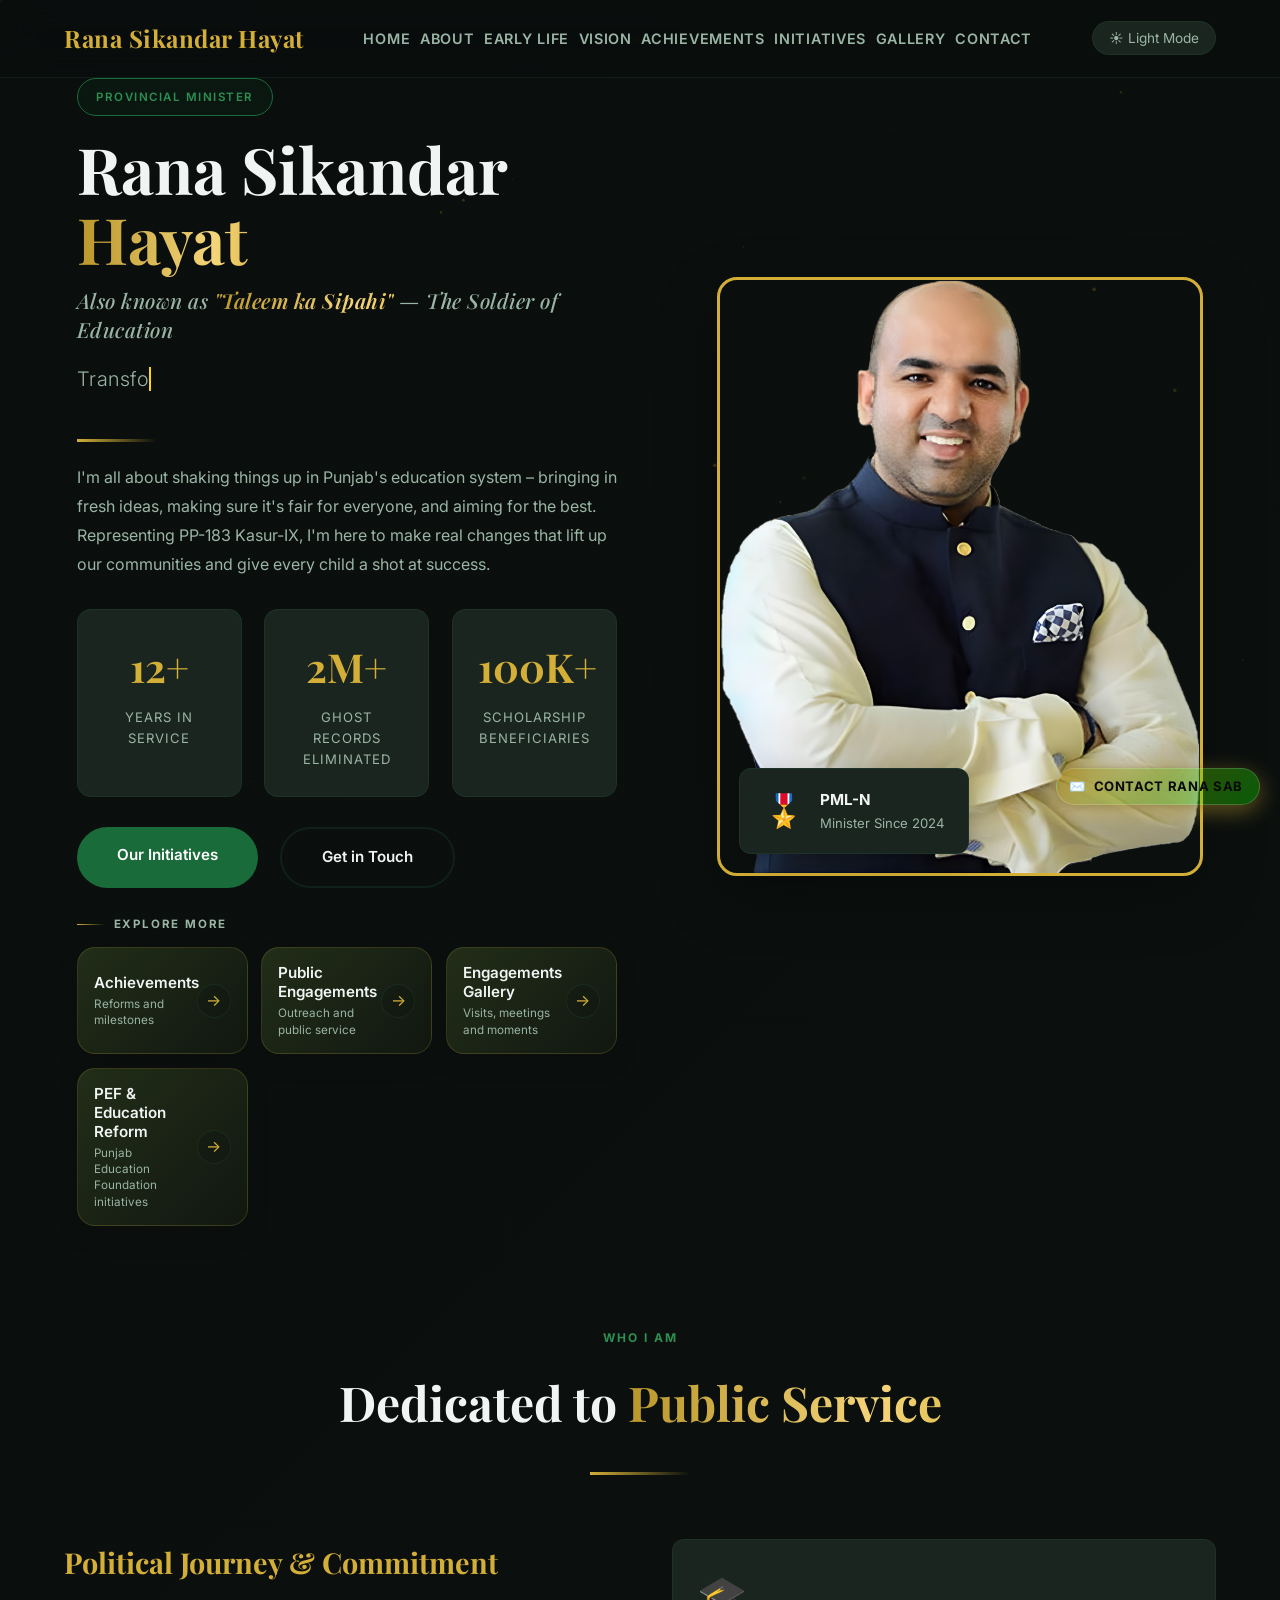
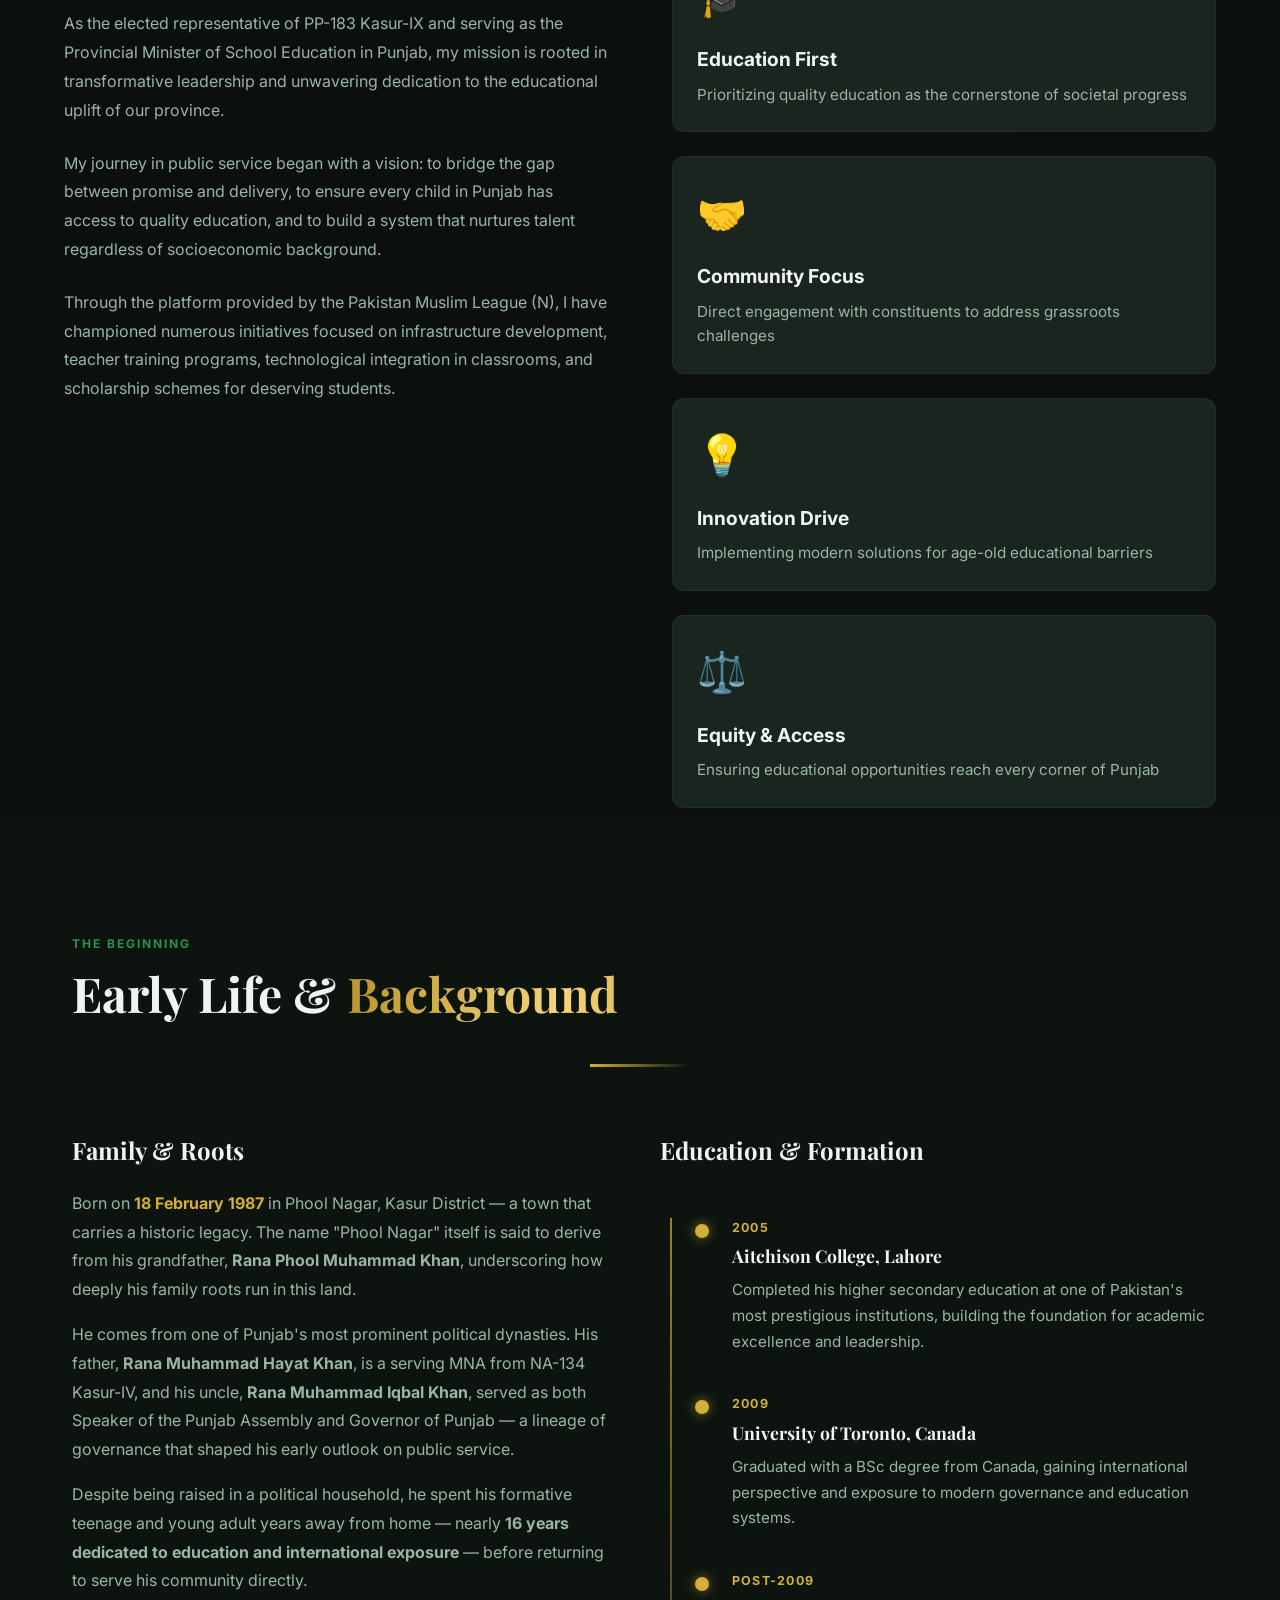
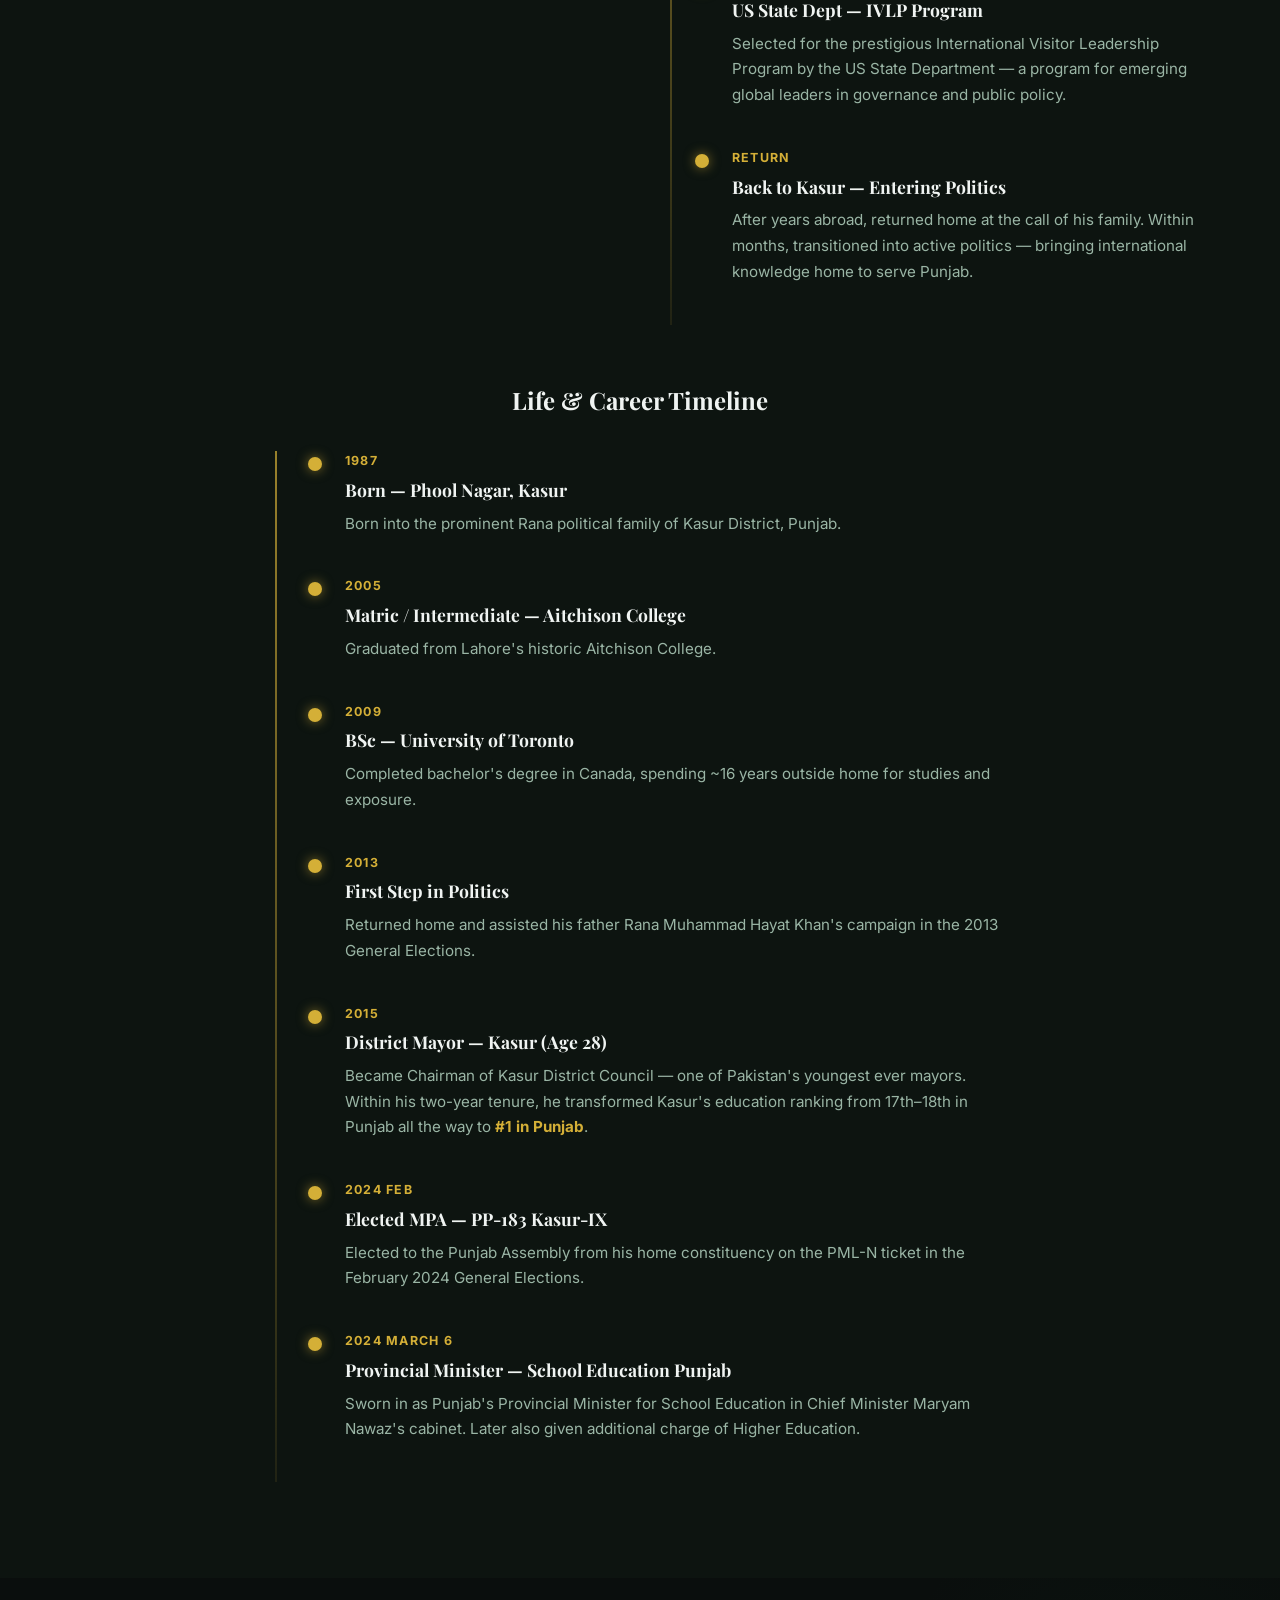
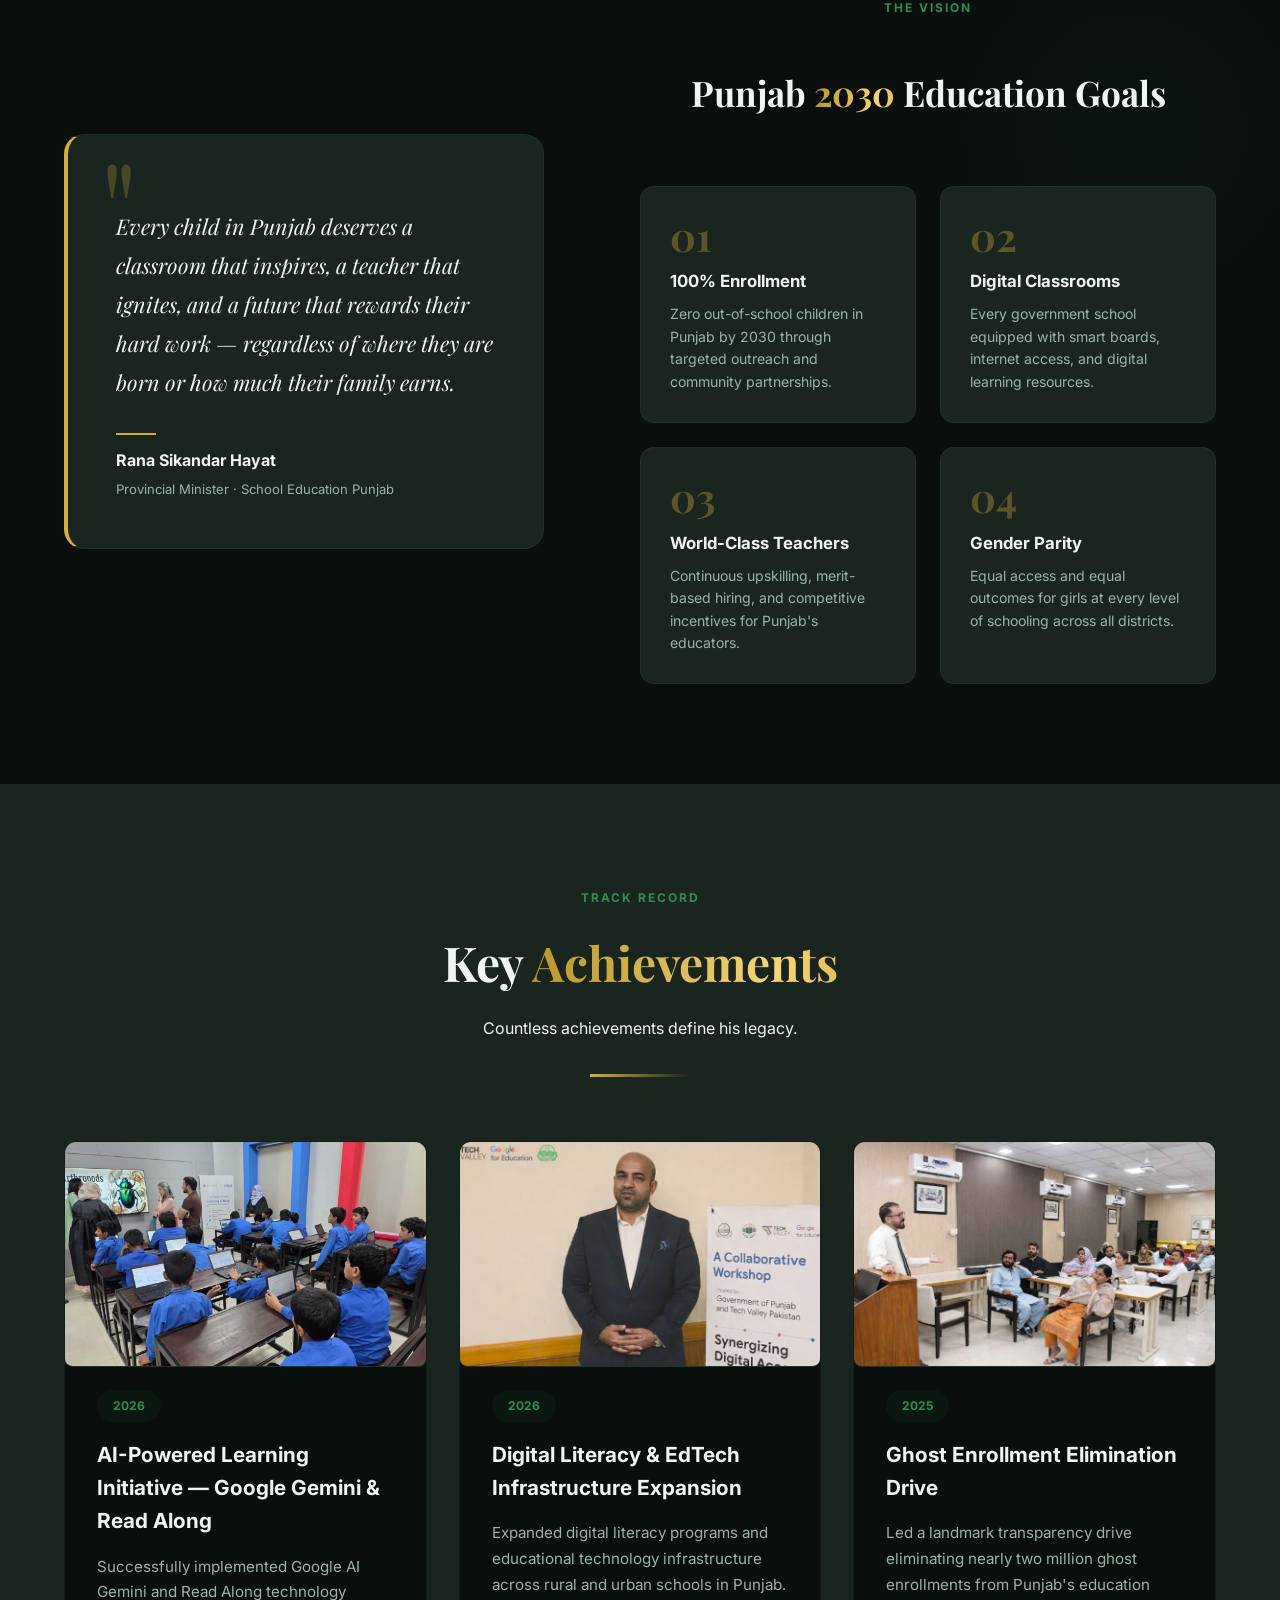
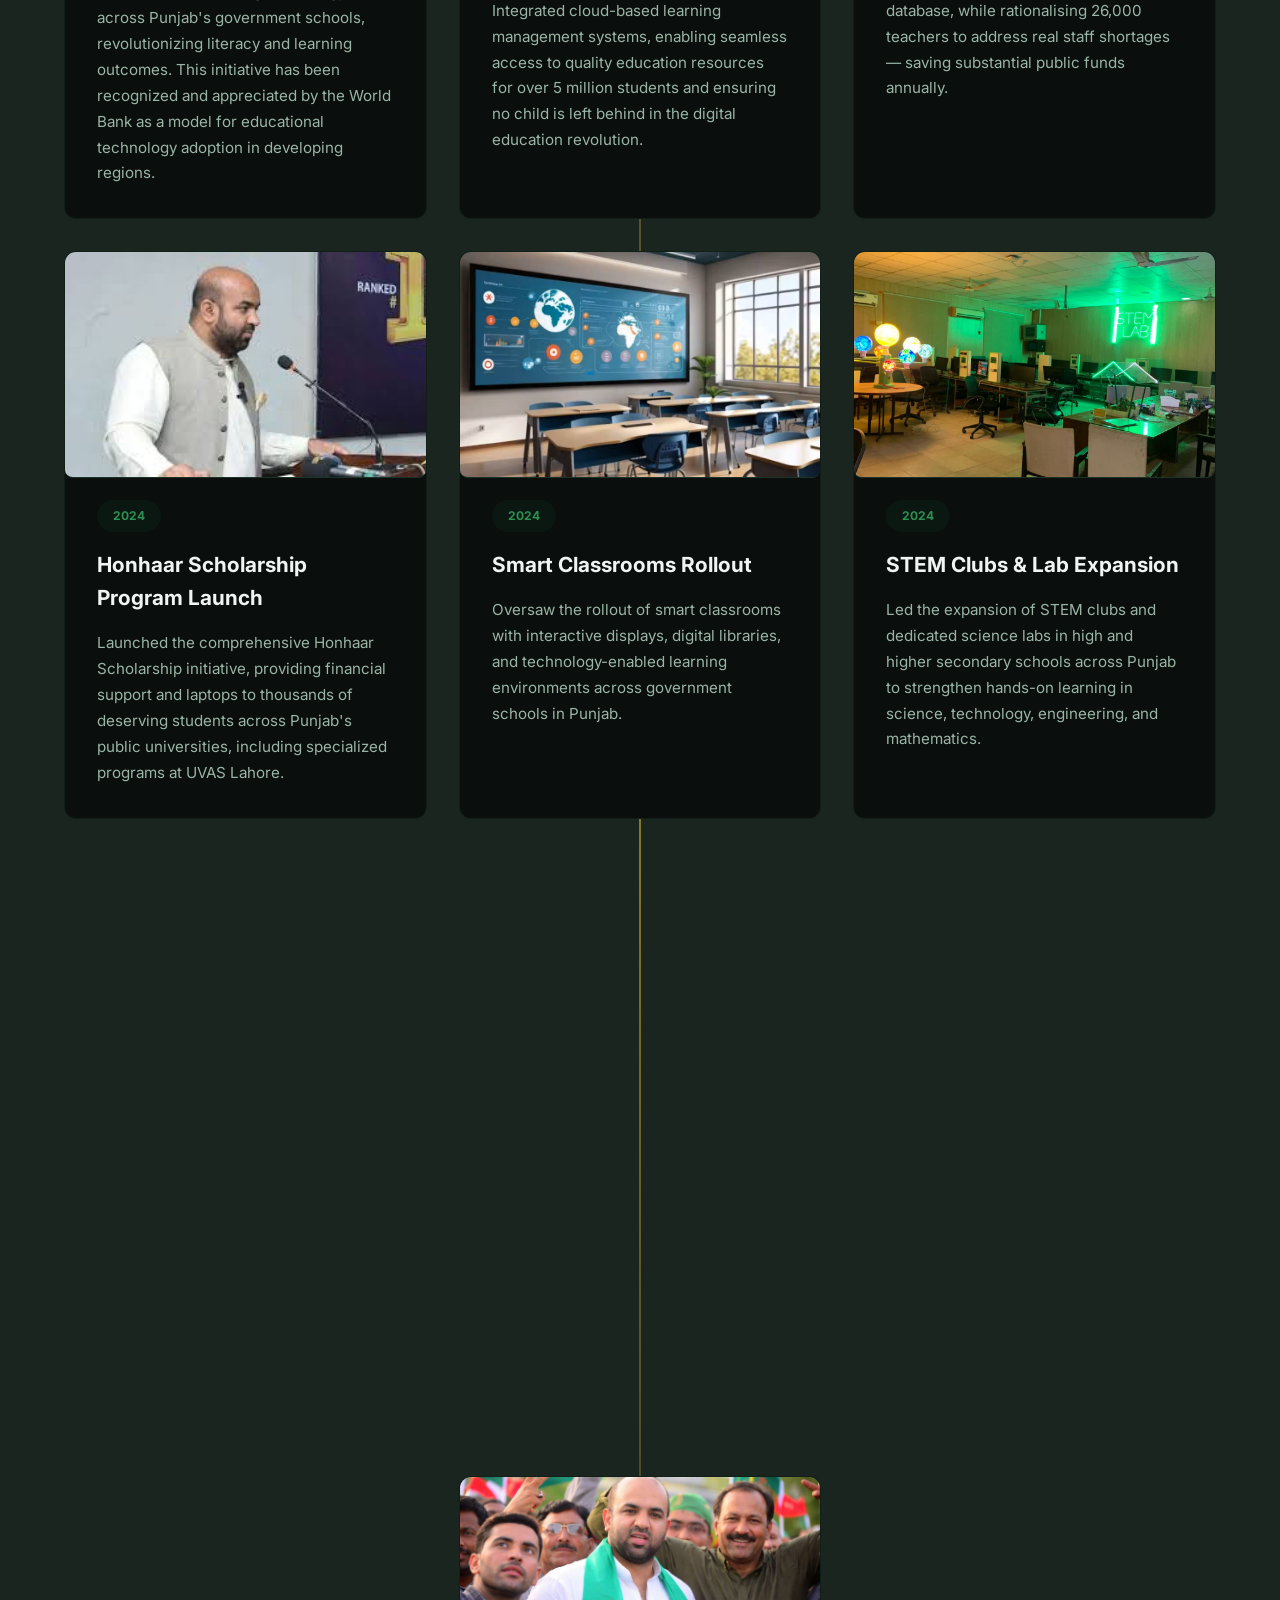
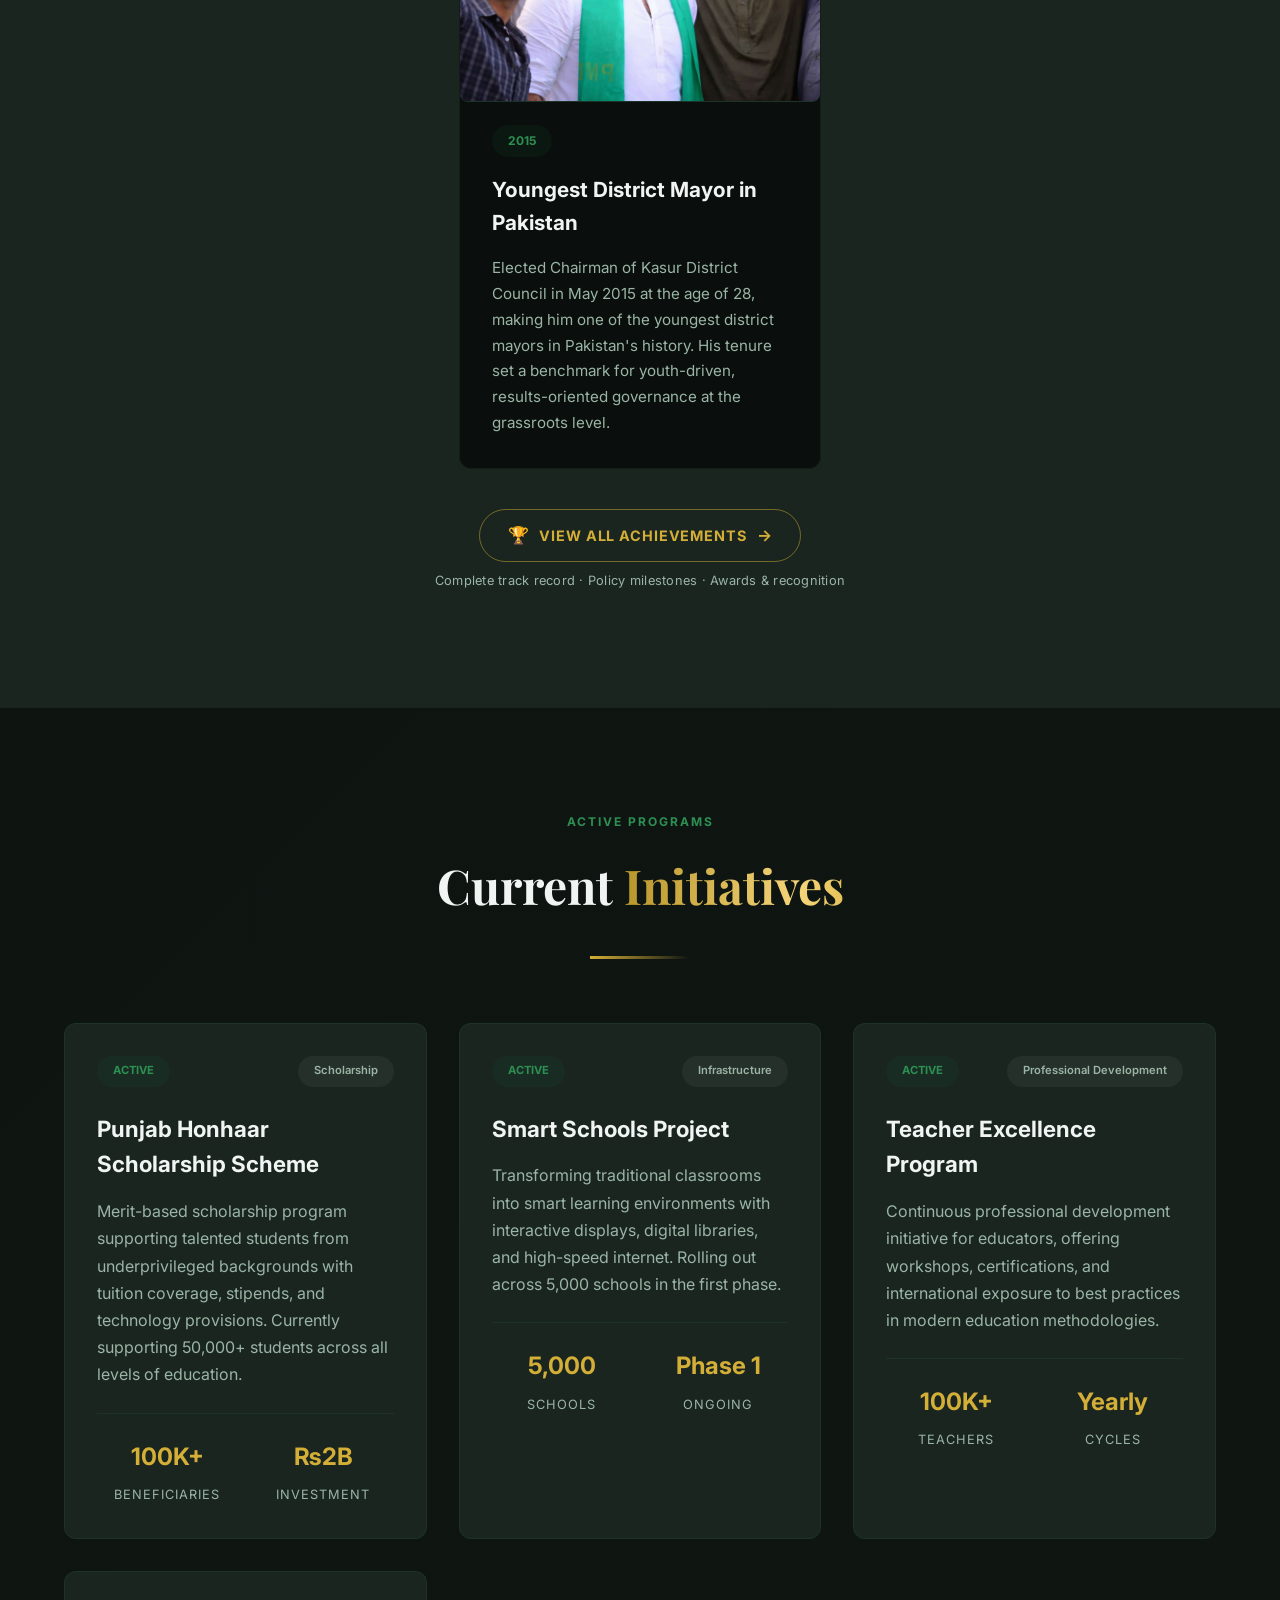
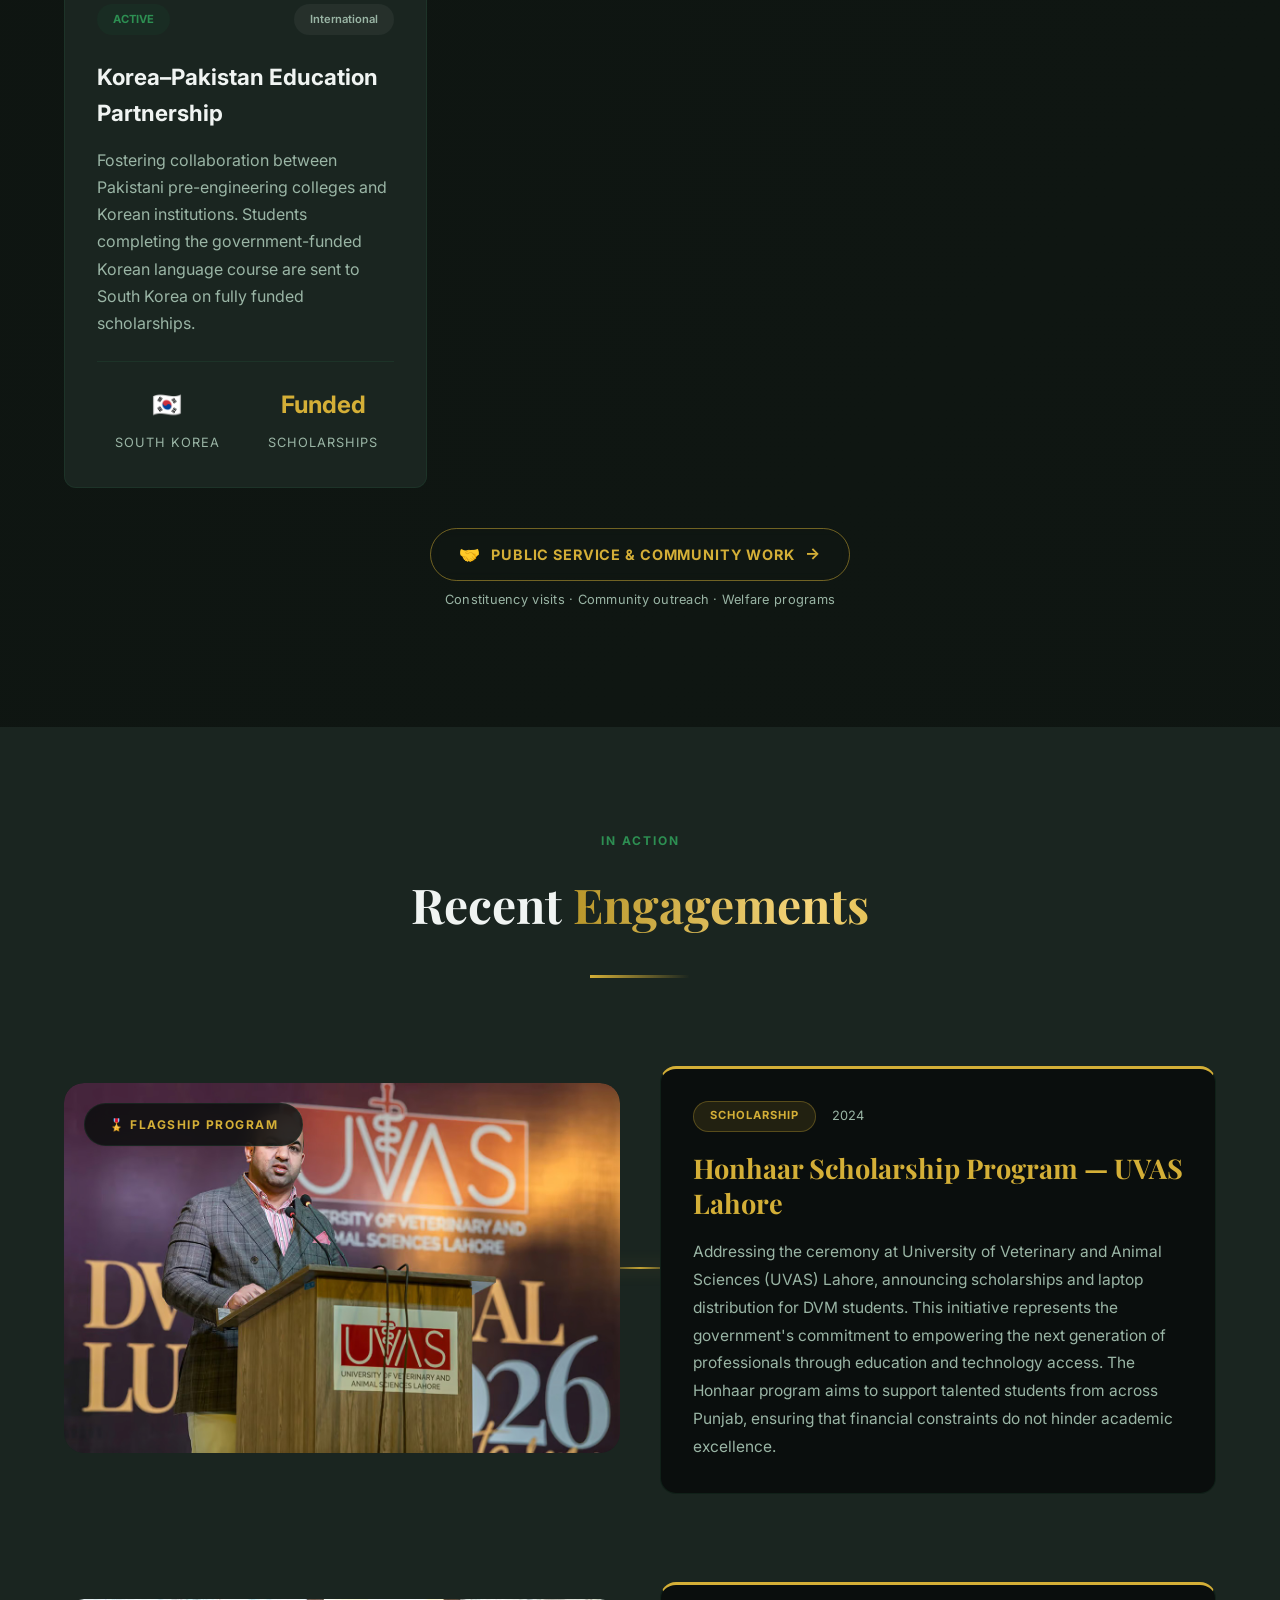
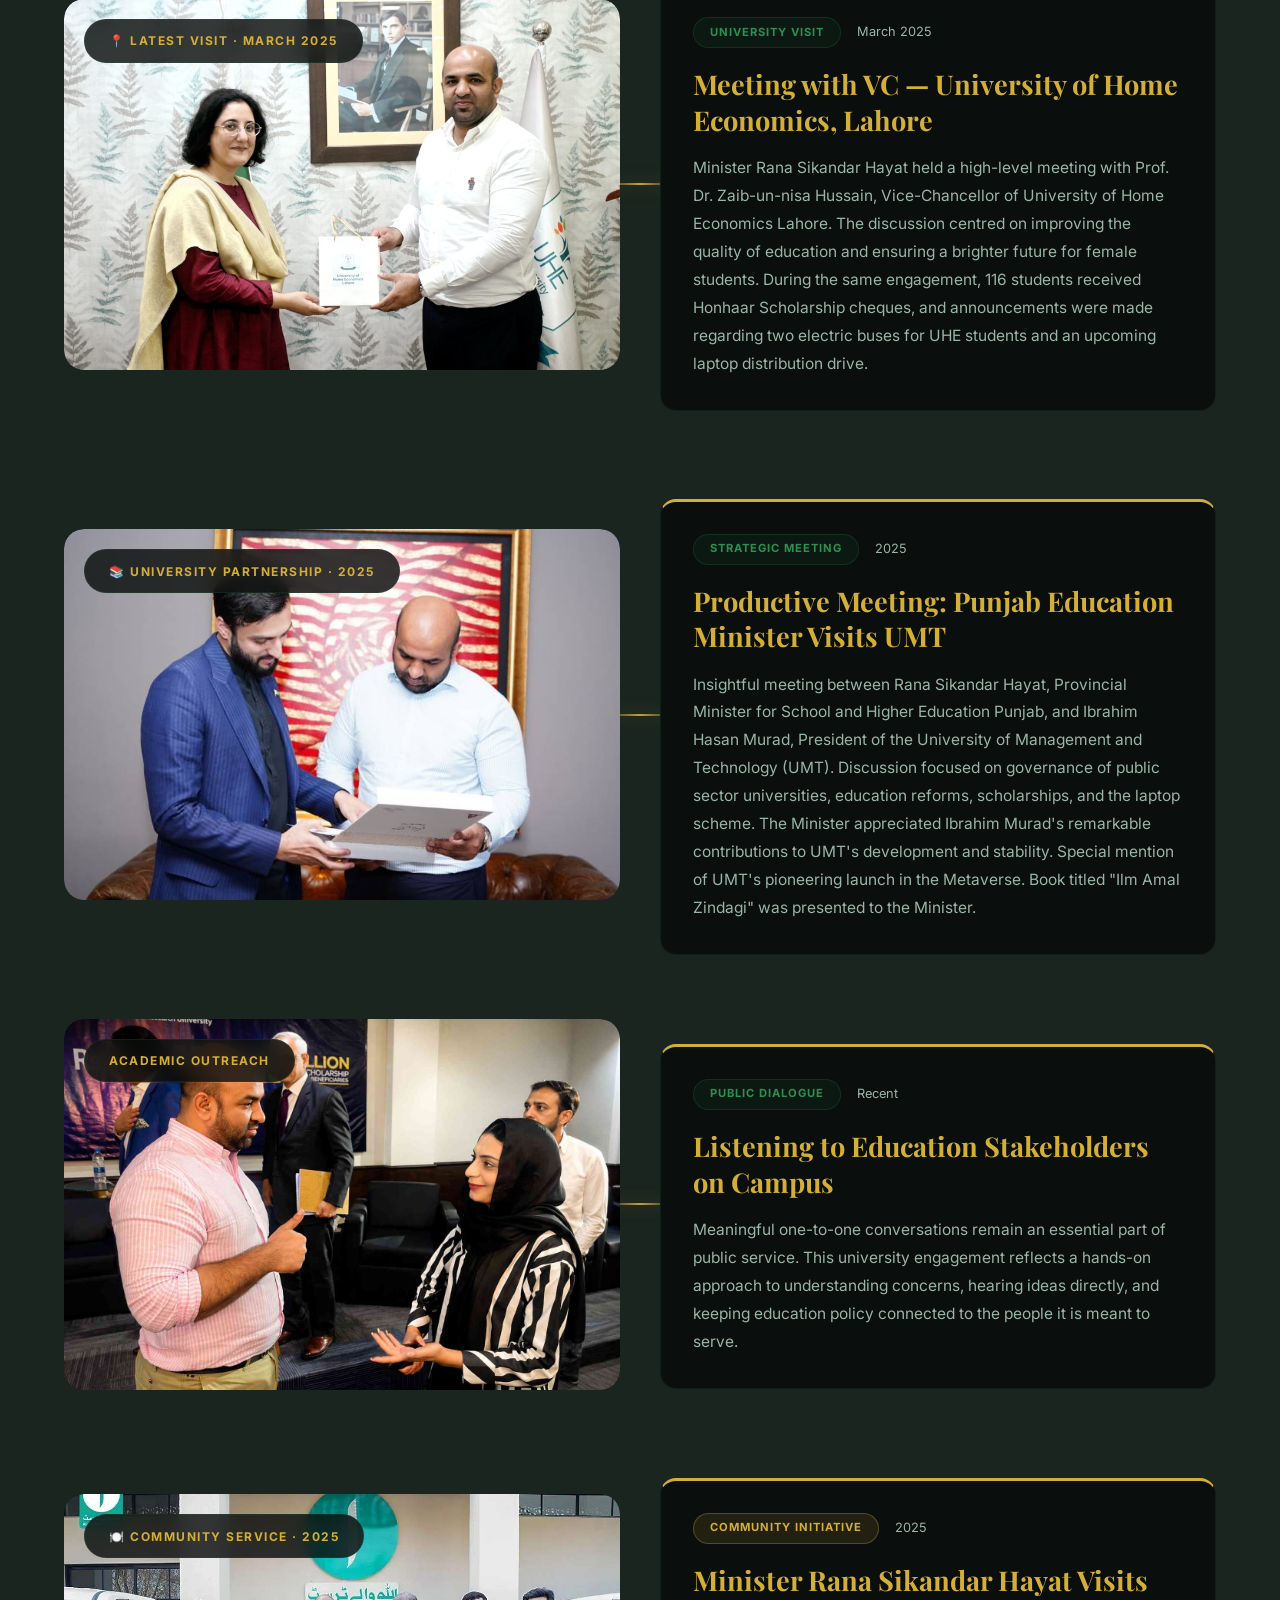
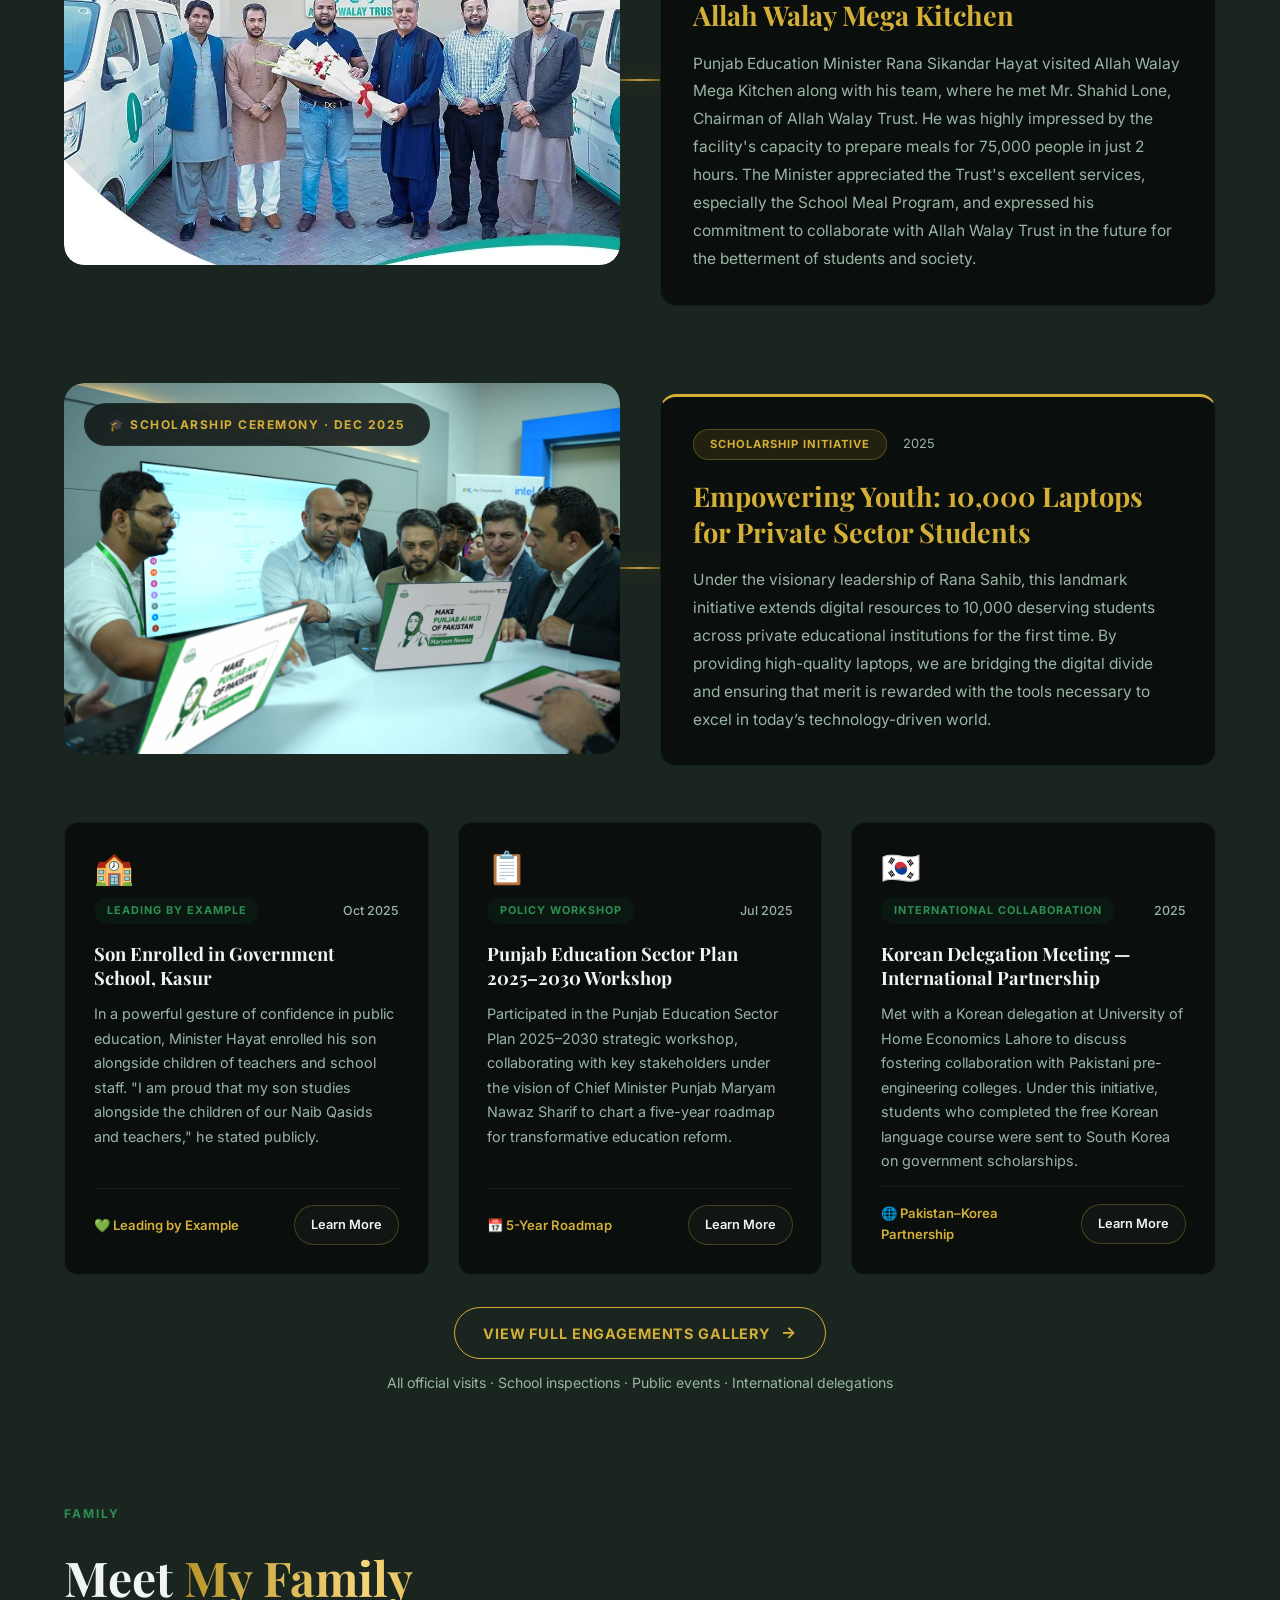
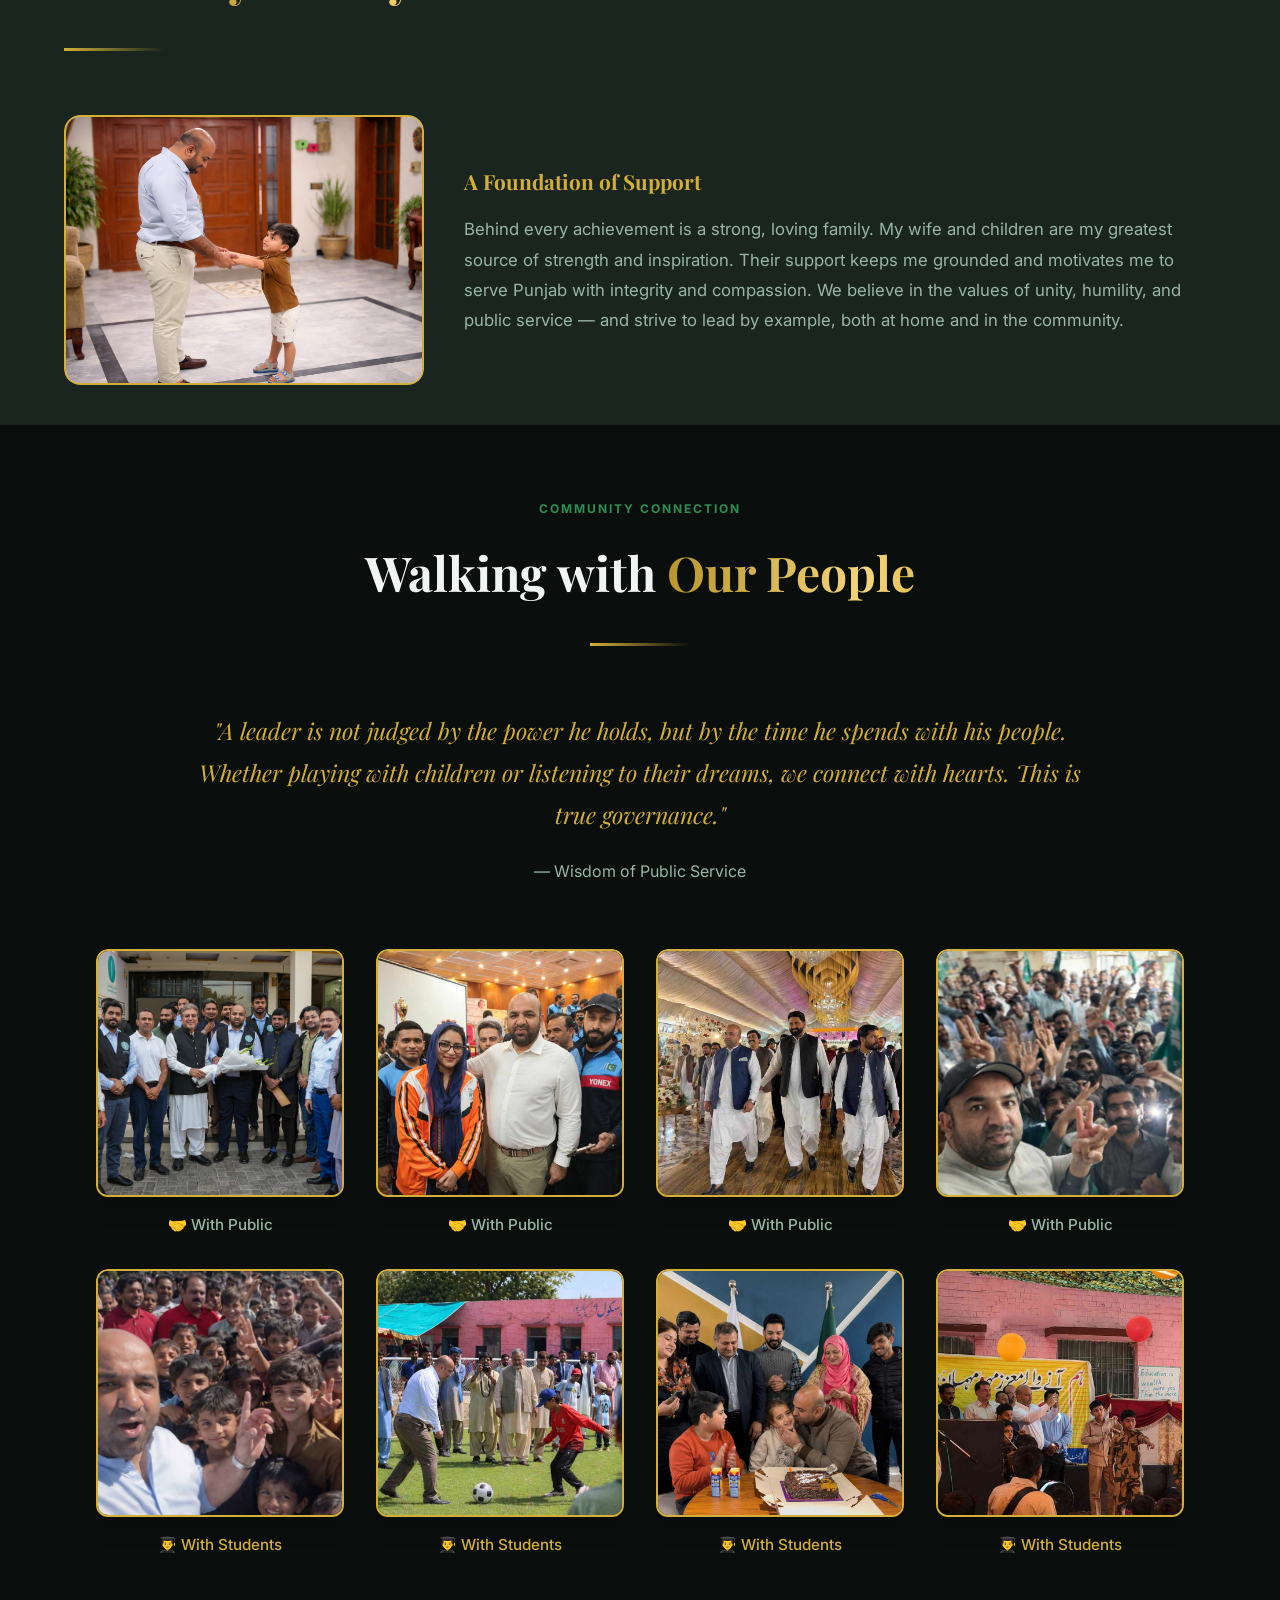
==== index.html @ 072f997e "Include PEF link and change meeting date to 2025 Added a link to the PEF page and updated the meetin" ====
<!DOCTYPE html>
  <html lang="en" data-theme="dark">
  <head>
  <meta charset="UTF-8">
  <meta name="viewport" content="width=device-width, initial-scale=1.0">
  <title>Rana Sikandar Hayat | School Education Minister Punjab</title>
    <link rel="shortcut icon" href="favicon/letter-s.ico" type="image/x-icon">
  <meta name="description" content="Official website of Rana Sikandar Hayat, Provincial Minister of School Education, Punjab. Representing PP-183 Kasur-IX.">
  <meta name="keywords" content="Rana Sikandar Hayat, Punjab Education, PML-N, Kasur, School Education Minister">
  <meta name="author" content="Rana Sikandar Hayat">
  <meta property="og:title" content="Rana Sikandar Hayat – Provincial Minister of School Education">
  <meta property="og:description" content="Official website of Rana Sikandar Hayat, serving the people of PP-183 Kasur-IX">
  <meta property="og:type" content="website">
  <link href="https://fonts.googleapis.com/css2?family=Playfair+Display:wght@400;500;600;700&family=Inter:wght@300;400;500;600;700&display=swap" rel="stylesheet">
  <link rel="stylesheet" href="style.css">

  </head>
  <body class="page-home">

  <!-- PARTICLES CANVAS -->
  <canvas id="particles-canvas"></canvas>

  <!-- SCROLL PROGRESS BAR -->
  <div class="scroll-progress" id="scrollProgress"></div>

  <!-- NAVIGATION -->
  <nav id="mainNav">
    <div class="logo">Rana Sikandar Hayat</div>
    <ul class="nav-menu" id="navMenu">
      <li><a href="#hero">Home</a></li>
      <li><a href="#about">About</a></li>
      <li><a href="#early-life">Early Life</a></li>
      <li><a href="#vision">Vision</a></li>
      <li><a href="#achievements">Achievements</a></li>
      <li><a href="#initiatives">Initiatives</a></li>
      <li><a href="#gallery">Gallery</a></li>
      <li><a href="#contact">Contact</a></li>
    </ul>
    <div class="nav-right">
      <button class="theme-toggle">
        <span id="theme-icon">☀️</span>
        <span id="theme-text">Light Mode</span>
      </button>
      <button class="hamburger" id="hamburger" aria-label="Toggle menu">
        <span></span><span></span><span></span>
      </button>
    </div>
  </nav>

  <!-- HERO SECTION -->
  <section class="hero" id="hero">
    <div class="hero-content">
      <div class="hero-tag">Provincial Minister</div>
      <h1 class="hero-title">Rana Sikandar <span class="gold">Hayat</span></h1>
      <div class="hero-tagline">Also known as <span class="gold">"Taleem ka Sipahi"</span> — The Soldier of Education</div>
      <div class="hero-subtitle typewriter-wrap">
        <span class="typewriter-text" id="typewriterEl">School Education · Punjab</span>
      </div>
      <div class="hero-divider"></div>
      <p class="hero-bio">
        I'm all about shaking things up in Punjab's education system – bringing in fresh ideas, making sure it's fair for everyone, and aiming for the best. Representing PP-183 Kasur-IX, I'm here to make real changes that lift up our communities and give every child a shot at success.
      </p>
      <div class="hero-stats">
        <div class="stat-card">
          <div class="stat-number" data-target="12" data-suffix="+">0</div>
          <div class="stat-label">Years in Service</div>
        </div>
        <div class="stat-card">
          <div class="stat-number" data-target="2" data-suffix="M+">0</div>
          <div class="stat-label">Ghost Records Eliminated</div>
        </div>
        <div class="stat-card">
          <div class="stat-number" data-target="100" data-suffix="K+">0</div>
          <div class="stat-label">Scholarship Beneficiaries</div>
        </div>
      </div>
      <div class="hero-cta">
        <a href="#initiatives" class="btn btn-primary">Our Initiatives</a>
        <a href="#contact" class="btn btn-secondary">Get in Touch</a>
      </div>
      <div class="hero-quick-links" aria-label="Featured pages">
        <span class="hero-quick-links-label">Explore More</span>
        <div class="hero-quick-links-grid">
          <a href="achievements.html" class="hero-quick-link">
            <span class="hero-quick-link-copy">
              <strong>Achievements</strong>
              <small>Reforms and milestones</small>
            </span>
            <span class="hero-quick-link-arrow" aria-hidden="true">&rarr;</span>
          </a>
          <a href="public.html" class="hero-quick-link">
            <span class="hero-quick-link-copy">
              <strong>Public Engagements</strong>
              <small>Outreach and public service</small>
            </span>
            <span class="hero-quick-link-arrow" aria-hidden="true">&rarr;</span>
          </a>
          <a href="engagements-gallery.html" class="hero-quick-link">
            <span class="hero-quick-link-copy">
              <strong>Engagements Gallery</strong>
              <small>Visits, meetings and moments</small>
            </span>
            <span class="hero-quick-link-arrow" aria-hidden="true">&rarr;</span>
          </a>
          <a href="pef.html" class="hero-quick-link">
            <span class="hero-quick-link-copy">
              <strong>PEF & Education Reform</strong>
              <small>Punjab Education Foundation initiatives</small>
            </span>
            <span class="hero-quick-link-arrow" aria-hidden="true">&rarr;</span>
          </a>
        </div>
      </div>
    </div>
    <div class="hero-image-container">
      <div class="image-frame">
        <img src="pics/rana-sb.png" alt="Rana Sikandar Hayat">
      </div>
      <div class="image-badge">
        <div class="badge-icon">🎖️</div>
        <div class="badge-text">
          <strong>PML-N</strong>
          <span>Minister Since 2024</span>
        </div>
      </div>
    </div>
  </section>

  <!-- ABOUT SECTION -->
  <section class="about-section" id="about">
    <div class="section-tag reveal">Who I Am</div>
    <h2 class="section-title reveal">Dedicated to <span class="gold">Public Service</span></h2>
    <div class="section-divider reveal"></div>
    <div class="about-grid">
      <div class="about-text reveal-left">
        <h3>Political Journey &amp; Commitment</h3>
        <p>As the elected representative of PP-183 Kasur-IX and serving as the Provincial Minister of School Education in Punjab, my mission is rooted in transformative leadership and unwavering dedication to the educational uplift of our province.</p>
        <p>My journey in public service began with a vision: to bridge the gap between promise and delivery, to ensure every child in Punjab has access to quality education, and to build a system that nurtures talent regardless of socioeconomic background.</p>
        <p>Through the platform provided by the Pakistan Muslim League (N), I have championed numerous initiatives focused on infrastructure development, teacher training programs, technological integration in classrooms, and scholarship schemes for deserving students.</p>
      </div>
      <div class="about-highlights reveal-right reveal-stagger">
        <div class="highlight-card"><div class="highlight-icon">🎓</div><h4>Education First</h4><p>Prioritizing quality education as the cornerstone of societal progress</p></div>
        <div class="highlight-card"><div class="highlight-icon">🤝</div><h4>Community Focus</h4><p>Direct engagement with constituents to address grassroots challenges</p></div>
        <div class="highlight-card"><div class="highlight-icon">💡</div><h4>Innovation Drive</h4><p>Implementing modern solutions for age-old educational barriers</p></div>
        <div class="highlight-card"><div class="highlight-icon">⚖️</div><h4>Equity &amp; Access</h4><p>Ensuring educational opportunities reach every corner of Punjab</p></div>
      </div>
    </div>
  </section>

  <!-- ====== EARLY LIFE & BACHPAN SECTION (NEW) ====== -->
  <section id="early-life" style="background: var(--bg-secondary, var(--surface)); padding: 6rem 0;">
    <div class="early-life-section">
      <div class="section-tag reveal">The Beginning</div>
      <h2 class="section-title reveal">Early Life &amp; <span class="gold">Background</span></h2>
      <div class="section-divider reveal"></div>

      <div class="early-life-grid">
        <!-- LEFT: Personal background -->
        <div class="reveal-left">
          <h3 style="font-family:'Playfair Display',serif; font-size:1.5rem; margin-bottom:1.2rem; color:var(--text);">Family &amp; Roots</h3>
          <p style="color:var(--text-secondary); line-height:1.8; margin-bottom:1rem;">
            Born on <strong style="color:#d4af37;">18 February 1987</strong> in Phool Nagar, Kasur District — a town that carries a historic legacy. The name "Phool Nagar" itself is said to derive from his grandfather, <strong>Rana Phool Muhammad Khan</strong>, underscoring how deeply his family roots run in this land.
          </p>
          <p style="color:var(--text-secondary); line-height:1.8; margin-bottom:1rem;">
            He comes from one of Punjab's most prominent political dynasties. His father, <strong>Rana Muhammad Hayat Khan</strong>, is a serving MNA from NA-134 Kasur-IV, and his uncle, <strong>Rana Muhammad Iqbal Khan</strong>, served as both Speaker of the Punjab Assembly and Governor of Punjab — a lineage of governance that shaped his early outlook on public service.
          </p>
          <p style="color:var(--text-secondary); line-height:1.8;">
            Despite being raised in a political household, he spent his formative teenage and young adult years away from home — nearly <strong>16 years dedicated to education and international exposure</strong> — before returning to serve his community directly.
          </p>
        </div>

        <!-- RIGHT: Education -->
        <div class="reveal-right">
          <h3 style="font-family:'Playfair Display',serif; font-size:1.5rem; margin-bottom:1.2rem; color:var(--text);">Education &amp; Formation</h3>
          <div class="early-life-timeline">
            <div class="elt-item">
              <div class="elt-year">2005</div>
              <h4>Aitchison College, Lahore</h4>
              <p>Completed his higher secondary education at one of Pakistan's most prestigious institutions, building the foundation for academic excellence and leadership.</p>
            </div>
            <div class="elt-item">
              <div class="elt-year">2009</div>
              <h4>University of Toronto, Canada</h4>
              <p>Graduated with a BSc degree from Canada, gaining international perspective and exposure to modern governance and education systems.</p>
            </div>
            <div class="elt-item">
              <div class="elt-year">Post-2009</div>
              <h4>US State Dept — IVLP Program</h4>
              <p>Selected for the prestigious International Visitor Leadership Program by the US State Department — a program for emerging global leaders in governance and public policy.</p>
            </div>
            <div class="elt-item">
              <div class="elt-year">Return</div>
              <h4>Back to Kasur — Entering Politics</h4>
              <p>After years abroad, returned home at the call of his family. Within months, transitioned into active politics — bringing international knowledge home to serve Punjab.</p>
            </div>
          </div>
        </div>
      </div>

      <!-- Timeline bar -->
      <div style="margin-top:3.5rem;">
        <h3 class="reveal" style="font-family:'Playfair Display',serif; font-size:1.5rem; margin-bottom:2rem; color:var(--text); text-align:center;">Life &amp; Career Timeline</h3>
        <div class="early-life-timeline reveal" style="padding-left: 3rem; max-width:750px; margin:0 auto;">
          <div class="elt-item">
            <div class="elt-year">1987</div>
            <h4>Born — Phool Nagar, Kasur</h4>
            <p>Born into the prominent Rana political family of Kasur District, Punjab.</p>
          </div>
          <div class="elt-item">
            <div class="elt-year">2005</div>
            <h4>Matric / Intermediate — Aitchison College</h4>
            <p>Graduated from Lahore's historic Aitchison College.</p>
          </div>
          <div class="elt-item">
            <div class="elt-year">2009</div>
            <h4>BSc — University of Toronto</h4>
            <p>Completed bachelor's degree in Canada, spending ~16 years outside home for studies and exposure.</p>
          </div>
          <div class="elt-item">
            <div class="elt-year">2013</div>
            <h4>First Step in Politics</h4>
            <p>Returned home and assisted his father Rana Muhammad Hayat Khan's campaign in the 2013 General Elections.</p>
          </div>
          <div class="elt-item">
            <div class="elt-year">2015</div>
            <h4>District Mayor — Kasur (Age 28)</h4>
            <p>Became Chairman of Kasur District Council — one of Pakistan's youngest ever mayors. Within his two-year tenure, he transformed Kasur's education ranking from 17th–18th in Punjab all the way to <strong style="color:#d4af37;">#1 in Punjab</strong>.</p>
          </div>
          <div class="elt-item">
            <div class="elt-year">2024 Feb</div>
            <h4>Elected MPA — PP-183 Kasur-IX</h4>
            <p>Elected to the Punjab Assembly from his home constituency on the PML-N ticket in the February 2024 General Elections.</p>
          </div>
          <div class="elt-item">
            <div class="elt-year">2024 March 6</div>
            <h4>Provincial Minister — School Education Punjab</h4>
            <p>Sworn in as Punjab's Provincial Minister for School Education in Chief Minister Maryam Nawaz's cabinet. Later also given additional charge of Higher Education.</p>
          </div>
        </div>
      </div>
    </div>
  </section>
  <!-- ====== END EARLY LIFE SECTION ====== -->

  <!-- VISION SECTION -->
  <section class="vision-section" id="vision">
    <div class="vision-inner">
      <div class="vision-quote-wrap reveal">
        <div class="vision-quote-mark">"</div>
        <blockquote class="vision-quote">
          Every child in Punjab deserves a classroom that inspires, a teacher that ignites, 
          and a future that rewards their hard work — regardless of where they are born 
          or how much their family earns.
        </blockquote>
        <div class="vision-quote-author">
          <div class="vision-author-line"></div>
          <span>Rana Sikandar Hayat</span>
          <span class="vision-author-title">Provincial Minister · School Education Punjab</span>
        </div>
      </div>
      <div class="vision-pillars">
        <div class="section-tag reveal" style="text-align:center;">The Vision</div>
        <h2 class="section-title reveal" style="text-align:center; font-size:2.2rem;">Punjab <span class="gold">2030</span> Education Goals</h2>
        <div class="pillars-grid reveal-stagger">
          <div class="pillar-card"><div class="pillar-num">01</div><h4>100% Enrollment</h4><p>Zero out-of-school children in Punjab by 2030 through targeted outreach and community partnerships.</p></div>
          <div class="pillar-card"><div class="pillar-num">02</div><h4>Digital Classrooms</h4><p>Every government school equipped with smart boards, internet access, and digital learning resources.</p></div>
          <div class="pillar-card"><div class="pillar-num">03</div><h4>World-Class Teachers</h4><p>Continuous upskilling, merit-based hiring, and competitive incentives for Punjab's educators.</p></div>
          <div class="pillar-card"><div class="pillar-num">04</div><h4>Gender Parity</h4><p>Equal access and equal outcomes for girls at every level of schooling across all districts.</p></div>
        </div>
      </div>
    </div>
  </section>

  <!-- ACHIEVEMENTS SECTION — CORRECTED TIMELINE -->
  <section class="achievements-section" id="achievements">
    <div class="section-tag reveal">Track Record</div>
    <h2 class="section-title reveal">Key <span class="gold">Achievements</span></h2>
    <span>Countless achievements define his legacy.</span>
    <div class="section-divider reveal"></div>
    <div class="achievements-grid reveal-stagger">

      <div class="achievement-card">
        <div class="achievement-media achievement-media-placeholder">
          <img src="pics/ai-1.png" alt="AI in Education">
          <img src="pics/ai-2.png" alt="AI in Education">
          <img src="pics/ai-3.png" alt="AI in Education">
          <img src="pics/ai-4.png" alt="AI in Education">
        </div>
        <div class="achievement-year">2026</div>
        <h3>AI-Powered Learning Initiative — Google Gemini & Read Along</h3>
        <p>Successfully implemented Google AI Gemini and Read Along technology across Punjab's government schools, revolutionizing literacy and learning outcomes. This initiative has been recognized and appreciated by the World Bank as a model for educational technology adoption in developing regions.</p>
      </div>

      <div class="achievement-card">
        <div class="achievement-media achievement-media-placeholder">
          <img src="pics/tec.png" alt="Digital Literacy Program">
          <img src="pics/technical-program-2.png" alt="Digital Literacy Program">
        </div>
        <div class="achievement-year">2026</div>
        <h3>Digital Literacy & EdTech Infrastructure Expansion</h3>
        <p>Expanded digital literacy programs and educational technology infrastructure across rural and urban schools in Punjab. Integrated cloud-based learning management systems, enabling seamless access to quality education resources for over 5 million students and ensuring no child is left behind in the digital education revolution.</p>
      </div>

      <div class="achievement-card">
        <div class="achievement-media achievement-media-placeholder">
          <img src="pics/teachers.png" alt="Teachers">
          <img src="pics/rana-teachers.png" alt="Teachers">
        </div>
        <div class="achievement-year">2025</div>
        <h3>Ghost Enrollment Elimination Drive</h3>
        <p>Led a landmark transparency drive eliminating nearly two million ghost enrollments from Punjab's education database, while rationalising 26,000 teachers to address real staff shortages — saving substantial public funds annually.</p>
      </div>

      <div class="achievement-card">
        <div class="achievement-media achievement-media-placeholder">
          <img src="pics/honhar-s.png" alt="honhar scholarship">
          <img src="pics/honhar-punjab-university.png" alt="honhar scholarship">
        </div>
        <div class="achievement-year">2024</div>
        <h3>Honhaar Scholarship Program Launch</h3>
        <p>Launched the comprehensive Honhaar Scholarship initiative, providing financial support and laptops to thousands of deserving students across Punjab's public universities, including specialized programs at UVAS Lahore.</p>
      </div>

      <div class="achievement-card">
        <div class="achievement-media achievement-media-placeholder">
          <img src="pics/digital-classroom.png" alt="digital classroom">
          <img src="pics/digital-classroom-2.png" alt="digital classroom">
        </div>
        <div class="achievement-year">2024</div>
        <h3>Smart Classrooms Rollout</h3>
        <p>Oversaw the rollout of smart classrooms with interactive displays, digital libraries, and technology-enabled learning environments across government schools in Punjab.</p>
      </div>

      <div class="achievement-card">
        <div class="achievement-media achievement-media-placeholder">
          <img src="pics/stem.png" alt="Stem labs">
          <img src="pics/stem-s.png" alt="Stem labs">
          <img src="pics/stem-lab-1.png" alt="Stem labs">
          <img src="pics/stem-lab-2.png" alt="Stem labs">
          <img src="pics/stem-lab-3.png" alt="Stem labs">
          <img src="pics/stem-lab-4.png" alt="Stem labs">
          <img src="pics/stem-lab-5.png" alt="Stem labs">
          <img src="pics/computer-labs.png" alt="computer labs">
        </div>
        <div class="achievement-year">2024</div>
        <h3>STEM Clubs &amp; Lab Expansion</h3>
        <p>Led the expansion of STEM clubs and dedicated science labs in high and higher secondary schools across Punjab to strengthen hands-on learning in science, technology, engineering, and mathematics.</p>
      </div>

      <div class="achievement-card">
        <div class="achievement-media achievement-media-placeholder">
          <img src="pics/technical-program.png" alt="Teacher training program">
          <img src="pics/technical-program-2.png" alt="Teacher training program">
        </div>
        <div class="achievement-year">2024</div>
        <h3>Teacher Excellence &amp; Training Program</h3>
        <p>Launched comprehensive teacher training covering modern pedagogy, technology integration, and student-centric approaches — impacting over 100,000 educators across Punjab through merit-based hiring reforms.</p>
      </div>

      <div class="achievement-card">
        <div class="achievement-media achievement-media-placeholder">
          <img src="pics/s-g.png" alt="rana sikandar hayat">
          <img src="pics/r-s.png" alt="rana sikandar hayat">
        </div>
        <div class="achievement-year">2024</div>
        <h3>Appointed Provincial Minister — Punjab Cabinet</h3>
        <p>Sworn into Chief Minister Maryam Nawaz's cabinet on 6 March 2024 as Provincial Minister for School Education. Later given additional charge of Higher Education (September 2024), overseeing Punjab's entire education stack.</p>
      </div>

      <div class="achievement-card">
        <div class="achievement-media achievement-media-placeholder">
          <img src="pics/kasur-ranking.png" alt="Kasur Education Ranking">
          <img src="pics/rana-in-meeting.png" alt="Kasur Education Ranking">
        </div>
        <div class="achievement-year">2015 – 2017</div>
        <h3>Kasur Mayor — Education Ranking #1 in Punjab</h3>
        <p>As Chairman (Mayor) of Kasur District Council at just 28 years old — one of Pakistan's youngest ever mayors — he transformed Kasur's district education ranking from 17th–18th place in Punjab to <strong>#1 in the entire province</strong> within his two-year term.</p>
      </div>

      <div class="achievement-card">
        <div class="achievement-media achievement-media-placeholder">
          <img src="pics/r.png" alt="Rana Sikandar Hayat">
          <img src="pics/girls-education.png" alt="Rana Sikandar Hayat">
        </div>
        <div class="achievement-year">2015</div>
        <h3>Youngest District Mayor in Pakistan</h3>
        <p>Elected Chairman of Kasur District Council in May 2015 at the age of 28, making him one of the youngest district mayors in Pakistan's history. His tenure set a benchmark for youth-driven, results-oriented governance at the grassroots level.</p>
      </div>

    </div>

    <!-- See More: Achievements -->
    <div class="see-more-section-wrap">
      <a href="achievements.html" class="see-more-section-btn">
        <span class="sms-icon">🏆</span>
        <span class="sms-label">View All Achievements</span>
        <span class="sms-arrow">→</span>
      </a>
      <span class="sms-sub">Complete track record · Policy milestones · Awards & recognition</span>
    </div>
  </section>

  <!-- INITIATIVES SECTION -->
  <section class="initiatives-section" id="initiatives">
    <div class="section-tag reveal">Active Programs</div>
    <h2 class="section-title reveal">Current <span class="gold">Initiatives</span></h2>
    <div class="section-divider reveal"></div>
    <div class="initiatives-grid reveal-stagger">
      <div class="initiative-card">
        <div class="initiative-header"><span class="initiative-status active">Active</span><span class="initiative-category">Scholarship</span></div>
        <h3>Punjab Honhaar Scholarship Scheme</h3>
        <p>Merit-based scholarship program supporting talented students from underprivileged backgrounds with tuition coverage, stipends, and technology provisions. Currently supporting 50,000+ students across all levels of education.</p>
        <div class="initiative-stats"><div class="mini-stat"><strong>100K+</strong><span>Beneficiaries</span></div><div class="mini-stat"><strong>₨2B</strong><span>Investment</span></div></div>
      </div>
      <div class="initiative-card">
        <div class="initiative-header"><span class="initiative-status active">Active</span><span class="initiative-category">Infrastructure</span></div>
        <h3>Smart Schools Project</h3>
        <p>Transforming traditional classrooms into smart learning environments with interactive displays, digital libraries, and high-speed internet. Rolling out across 5,000 schools in the first phase.</p>
        <div class="initiative-stats"><div class="mini-stat"><strong>5,000</strong><span>Schools</span></div><div class="mini-stat"><strong>Phase 1</strong><span>Ongoing</span></div></div>
      </div>
      <div class="initiative-card">
        <div class="initiative-header"><span class="initiative-status active">Active</span><span class="initiative-category">Professional Development</span></div>
        <h3>Teacher Excellence Program</h3>
        <p>Continuous professional development initiative for educators, offering workshops, certifications, and international exposure to best practices in modern education methodologies.</p>
        <div class="initiative-stats"><div class="mini-stat"><strong>100K+</strong><span>Teachers</span></div><div class="mini-stat"><strong>Yearly</strong><span>Cycles</span></div></div>
      </div>
      
      <div class="initiative-card">
        <div class="initiative-header"><span class="initiative-status active">Active</span><span class="initiative-category">International</span></div>
        <h3>Korea–Pakistan Education Partnership</h3>
        <p>Fostering collaboration between Pakistani pre-engineering colleges and Korean institutions. Students completing the government-funded Korean language course are sent to South Korea on fully funded scholarships.</p>
        <div class="initiative-stats"><div class="mini-stat"><strong>🇰🇷</strong><span>South Korea</span></div><div class="mini-stat"><strong>Funded</strong><span>Scholarships</span></div></div>
      </div>
    </div>

    <!-- See More: Public Service -->
    <div class="see-more-section-wrap">
      <a href="public.html" class="see-more-section-btn">
        <span class="sms-icon">🤝</span>
        <span class="sms-label">Public Service & Community Work</span>
        <span class="sms-arrow">→</span>
      </a>
      <span class="sms-sub">Constituency visits · Community outreach · Welfare programs</span>
    </div>
  </section>

  <!-- GALLERY / RECENT ENGAGEMENTS SECTION -->
  <section class="gallery-section" id="gallery">
    <div class="section-tag reveal">In Action</div>
    <h2 class="section-title reveal">Recent <span class="gold">Engagements</span></h2>
    <div class="section-divider reveal"> </div>

          <div class="gallery-feature reveal">
      <div class="feature-image-container">
        <div class="feature-image-slides">
          <img src="pics/honhar.png" alt="">
          <img src="pics/honhar-2.png" alt="Meeting at University of Home Economics Lahore">
        </div>
        <div class="image-overlay"><div class="overlay-tag">🎖️ Flagship Program</div></div>
      </div>
      <div class="event-caption">
        <div class="caption-meta"><span class="caption-badge scholarship">Scholarship</span><span class="caption-date">2024</span></div>
        <h3>Honhaar Scholarship Program — UVAS Lahore</h3>
        <p>Addressing the ceremony at University of Veterinary and Animal Sciences (UVAS) Lahore, announcing scholarships and laptop distribution for DVM students. This initiative represents the government's commitment to empowering the next generation of professionals through education and technology access. The Honhaar program aims to support talented students from across Punjab, ensuring that financial constraints do not hinder academic excellence.</p>
      </div>
    </div>

      <div class="gallery-feature reveal">
      <div class="feature-image-container">
        <div class="feature-image-slides">
          <img src="pics/rana-sb-and-dr-1.png" alt="">
          <img src="pics/rana-sb-and-dr-2.png" alt="Meeting at University of Home Economics Lahore">
        </div>
        <div class="image-overlay"><div class="overlay-tag">📍 Latest Visit · March 2025</div></div>
      </div>
      <div class="event-caption">
        <div class="caption-meta"><span class="caption-badge university">University Visit</span><span class="caption-date">March 2025</span></div>
        <h3>Meeting with VC — University of Home Economics, Lahore</h3>
        <p>Minister Rana Sikandar Hayat held a high-level meeting with Prof. Dr. Zaib-un-nisa Hussain, Vice-Chancellor of University of Home Economics Lahore. The discussion centred on improving the quality of education and ensuring a brighter future for female students. During the same engagement, 116 students received Honhaar Scholarship cheques, and announcements were made regarding two electric buses for UHE students and an upcoming laptop distribution drive.</p>
      </div>
    </div>

    <div class="gallery-feature reveal">
      <div class="feature-image-container">
        <div class="feature-image-slides">
          <img src="pics/umt-s2.png" alt="UMT Meeting with Education Minister">
          <img src="pics/umt-s.png" alt="UMT Meeting with Education Minister">
          <!-- Add second image here when needed -->
        </div>
        <div class="image-overlay"><div class="overlay-tag">📚 University Partnership · 2025</div></div>
      </div>
      <div class="event-caption">
        <div class="caption-meta"><span class="caption-badge university">Strategic Meeting</span><span class="caption-date">2025</span></div>
        <h3>Productive Meeting: Punjab Education Minister Visits UMT</h3>
        <p>Insightful meeting between Rana Sikandar Hayat, Provincial Minister for School and Higher Education Punjab, and Ibrahim Hasan Murad, President of the University of Management and Technology (UMT). Discussion focused on governance of public sector universities, education reforms, scholarships, and the laptop scheme. The Minister appreciated Ibrahim Murad's remarkable contributions to UMT's development and stability. Special mention of UMT's pioneering launch in the Metaverse. Book titled "Ilm Amal Zindagi" was presented to the Minister.</p>
      </div>
    </div>

    <div class="gallery-feature reveal">
      <div class="feature-image-container">
        <div class="feature-image-slides">
          <img src="pics/rana-public-5.png" alt="Rana Sikandar Hayat speaking with an education stakeholder at a university event" loading="lazy">
        </div>
        <div class="image-overlay"><div class="overlay-tag">Academic Outreach</div></div>
      </div>
      <div class="event-caption">
        <div class="caption-meta"><span class="caption-badge university">Public Dialogue</span><span class="caption-date">Recent</span></div>
        <h3>Listening to Education Stakeholders on Campus</h3>
        <p>Meaningful one-to-one conversations remain an essential part of public service. This university engagement reflects a hands-on approach to understanding concerns, hearing ideas directly, and keeping education policy connected to the people it is meant to serve.</p>
      </div>
    </div>

    <div class="gallery-feature reveal">
      <div class="feature-image-container">
        <div class="feature-image-slides">
          <img src="pics/allah-waly.png" alt="Minister Visits Allah Walay Mega Kitchen">
          <img src="pics/allah-waly-2.png" alt="Minister Visits Allah Walay Mega Kitchen">
        </div>
        <div class="image-overlay"><div class="overlay-tag">🍽️ Community Service · 2025</div></div>
      </div>
      <div class="event-caption">
        <div class="caption-meta"><span class="caption-badge scholarship">Community Initiative</span><span class="caption-date">2025</span></div>
        <h3>Minister Rana Sikandar Hayat Visits Allah Walay Mega Kitchen</h3>
        <p>Punjab Education Minister Rana Sikandar Hayat visited Allah Walay Mega Kitchen along with his team, where he met Mr. Shahid Lone, Chairman of Allah Walay Trust. He was highly impressed by the facility's capacity to prepare meals for 75,000 people in just 2 hours. The Minister appreciated the Trust's excellent services, especially the School Meal Program, and expressed his commitment to collaborate with Allah Walay Trust in the future for the betterment of students and society.</p>
      </div>
    </div>

    <div class="gallery-feature reveal">
      <div class="feature-image-container">
        <div class="feature-image-slides">
          <img src="pics/sikandar-tech.png" alt="Minister Visits Allah Walay Mega Kitchen">
          <img src="pics/laptop.png" alt="Minister Visits Allah Walay Mega Kitchen">
        </div>
        <div class="image-overlay"><div class="overlay-tag">🎓 Scholarship Ceremony · Dec 2025</div></div>
      </div>
      <div class="event-caption">
        <div class="caption-meta"><span class="caption-badge scholarship">Scholarship Initiative</span><span class="caption-date">2025</span></div>
        <h3>Empowering Youth: 10,000 Laptops for Private Sector Students</h3>
        <p>Under the visionary leadership of Rana Sahib, this landmark initiative extends digital resources to 10,000 deserving students across private educational institutions for the first time. By providing high-quality laptops, we are bridging the digital divide and ensuring that merit is rewarded with the tools necessary to excel in today’s technology-driven world.</p>
      </div>
    </div>

    <div class="engagement-grid-1 reveal-stagger">
      <div class="engagement-card">
        <div class="engagement-icon">🏫</div>
        <div class="engagement-meta">
          <span class="eng-tag">Leading by Example</span>
          <span class="eng-date">Oct 2025</span>
        </div>
        <h4>Son Enrolled in Government School, Kasur</h4>
        <p>In a powerful gesture of confidence in public education, Minister Hayat enrolled his son alongside children of teachers and school staff. "I am proud that my son studies alongside the children of our Naib Qasids and teachers," he stated publicly.</p>
        <div class="engagement-footer">
          <span class="eng-impact">💚 Leading by Example</span>
        <a target="_blank" href="https://tribune.com.pk/story/2573644/punjab-education-minister-enrols-son-in-govt-school-in-kasur" class="engagement-link">Learn More</a>      </div>
      </div>

      <div class="engagement-card">
        <div class="engagement-icon">📋</div>
        <div class="engagement-meta">
          <span class="eng-tag">Policy Workshop</span>
          <span class="eng-date">Jul 2025</span>
        </div>
        <h4>Punjab Education Sector Plan 2025–2030 Workshop</h4>
        <p>Participated in the Punjab Education Sector Plan 2025–2030 strategic workshop, collaborating with key stakeholders under the vision of Chief Minister Punjab Maryam Nawaz Sharif to chart a five-year roadmap for transformative education reform.</p>
        <div class="engagement-footer">
          <span class="eng-impact">📅 5-Year Roadmap</span>
          <a target="_blank" href="https://x.com/RanaSikandarH/status/1948702709382525035" class="engagement-link">Learn More</a>
        </div>
      </div>

      <div class="engagement-card">
        <div class="engagement-icon">🇰🇷</div>
        <div class="engagement-meta">
          <span class="eng-tag">International Collaboration</span>
          <span class="eng-date">2025</span>
        </div>
        <h4>Korean Delegation Meeting — International Partnership</h4>
        <p>Met with a Korean delegation at University of Home Economics Lahore to discuss fostering collaboration with Pakistani pre-engineering colleges. Under this initiative, students who completed the free Korean language course were sent to South Korea on government scholarships.</p>
        <div class="engagement-footer">
          <span class="eng-impact">🌐 Pakistan–Korea Partnership</span>
          <a target="_blank" href="https://www.uhe.edu.pk/rana-sikandar-hayat-minister-for-higher-education-punjab-held-a-meeting-with-a-korean-delegation-at-the-university-of-home-economics-lahore/" class="engagement-link">Learn More</a>
        </div>
      </div>

      </div>

    <!-- See More: Engagements Gallery -->
    <div class="see-more-gallery-wrap" style="margin-top:2rem;">
      <a href="engagements-gallery.html" class="see-more-gallery-btn">
        <span>View Full Engagements Gallery</span>
        <span class="smg-arrow">→</span>
      </a>
      <span class="see-more-sub">All official visits · School inspections · Public events · International delegations</span>
    </div>

  </section>

  <!-- CONTACT SECTION -->
  <!-- FAMILY SECTION -->
  <section class="family-section" id="family">
    <div class="section-tag reveal">Family</div>
    <h2 class="section-title reveal">Meet <span class="gold">My Family</span></h2>
    <div class="section-divider reveal family-divider"></div>
    <div class="family-grid">
      <div class="family-photos">
        <img src="pics/rana-family.png" alt="Rana Sikandar Hayat celebrating with his family" class="family-photo-img is-active" loading="lazy">

        <img src="pics/r-son.png" alt="Rana Sikandar Hayat with his family" class="family-photo-img" loading="lazy">
        <img src="pics/rana-son.png" alt="Rana Sikandar Hayat with his family" class="family-photo-img" loading="lazy">
      </div>
      <div class="family-bio">
        <h3 class="family-bio-title">A Foundation of Support</h3>
        <p style="color:var(--text-secondary); font-size:1.05rem; line-height:1.8;">Behind every achievement is a strong, loving family. My wife and children are my greatest source of strength and inspiration. Their support keeps me grounded and motivates me to serve Punjab with integrity and compassion. We believe in the values of unity, humility, and public service — and strive to lead by example, both at home and in the community.</p>
      </div>
    </div>
  </section>

  <!-- PUBLIC ENGAGEMENT SECTION -->
  <section class="public-engagement-section" id="public-engagement-cm" style="background: var(--bg); padding: 70px 5% 50px;">
    <div class="section-tag reveal">Community Connection</div>
    <h2 class="section-title reveal">Walking with <span class="gold">Our People</span></h2>
    <div class="section-divider reveal"></div>
    
    <!-- Quote Section -->
    <div class="engagement-quote-wrap" style="max-width: 900px; margin: 0 auto 4rem; text-align: center;">
      <blockquote style="font-family: 'Playfair Display', serif; font-size: 1.45rem; font-style: italic; color: var(--gold); line-height: 1.8; margin-bottom: 1.5rem;">
        "A leader is not judged by the power he holds, but by the time he spends with his people. Whether playing with children or listening to their dreams, we connect with hearts. This is true governance."
      </blockquote>
      <p style="color: var(--text-secondary); font-size: 1rem;">— Wisdom of Public Service</p>
    </div>

    <!-- 8-Image Grid -->
    <div class="public-images-grid">
      
      <!-- Row 1: With Public -->
      <div class="public-image-wrapper" style="position: relative;">
        <img src="pics/allah-waly-2.png" alt="Rana Sikandar with Public" style="width: 100%; aspect-ratio: 1; object-fit: cover; border-radius: 12px; box-shadow: 0 8px 24px rgba(0,0,0,0.2); border: 2px solid var(--gold);">
        <div style="font-size: 0.95rem; color: var(--text-secondary); font-weight: 500; text-align:center; margin-top:0.5rem;">🤝 With Public</div>
      </div>
      <div class="public-image-wrapper" style="position: relative;">
        <img src="pics/rana-public-2.png" alt="Rana Sikandar with Public" style="width: 100%; aspect-ratio: 1; object-fit: cover; border-radius: 12px; box-shadow: 0 8px 24px rgba(0,0,0,0.2); border: 2px solid var(--gold);">
        <div style="font-size: 0.95rem; color: var(--text-secondary); font-weight: 500; text-align:center; margin-top:0.5rem;">🤝 With Public</div>
      </div>
      <div class="public-image-wrapper" style="position: relative;">
        <img src="pics/rana-public-3.png" alt="Rana Sikandar with Public" style="width: 100%; aspect-ratio: 1; object-fit: cover; border-radius: 12px; box-shadow: 0 8px 24px rgba(0,0,0,0.2); border: 2px solid var(--gold);">
        <div style="font-size: 0.95rem; color: var(--text-secondary); font-weight: 500; text-align:center; margin-top:0.5rem;">🤝 With Public</div>
      </div>
      <div class="public-image-wrapper" style="position: relative;">
        <img src="pics/rana-public-4.png" alt="Rana Sikandar with Public" style="width: 100%; aspect-ratio: 1; object-fit: cover; border-radius: 12px; box-shadow: 0 8px 24px rgba(0,0,0,0.2); border: 2px solid var(--gold);">
        <div style="font-size: 0.95rem; color: var(--text-secondary); font-weight: 500; text-align:center; margin-top:0.5rem;">🤝 With Public</div>
      </div>


      <!-- Row 2: With Students -->
      <div class="public-image-wrapper" style="position: relative;">
        <img src="pics/rana-school-1.png" alt="Rana Sikandar with Students" style="width: 100%; aspect-ratio: 1; object-fit: cover; border-radius: 12px; box-shadow: 0 8px 24px rgba(0,0,0,0.2); border: 2px solid var(--gold);">
        <div style="font-size: 0.95rem; color: var(--gold); font-weight: 500; text-align:center; margin-top:0.5rem;">👨‍🎓 With Students</div>
      </div>
      <div class="public-image-wrapper" style="position: relative;">
        <img src="pics/rana-school-2.png" alt="Rana Sikandar with Students" style="width: 100%; aspect-ratio: 1; object-fit: cover; border-radius: 12px; box-shadow: 0 8px 24px rgba(0,0,0,0.2); border: 2px solid var(--gold);">
        <div style="font-size: 0.95rem; color: var(--gold); font-weight: 500; text-align:center; margin-top:0.5rem;">👨‍🎓 With Students</div>
      </div>
      <div class="public-image-wrapper" style="position: relative;">
        <img src="pics/rana-public.png" alt="Rana Sikandar with Students" style="width: 100%; aspect-ratio: 1; object-fit: cover; border-radius: 12px; box-shadow: 0 8px 24px rgba(0,0,0,0.2); border: 2px solid var(--gold);">
        <div style="font-size: 0.95rem; color: var(--gold); font-weight: 500; text-align:center; margin-top:0.5rem;">👨‍🎓 With Students</div>
      </div>
      <div class="public-image-wrapper" style="position: relative;">
        <img src="pics/rana-school-4.png" alt="Rana Sikandar with Students" style="width: 100%; aspect-ratio: 1; object-fit: cover; border-radius: 12px; box-shadow: 0 8px 24px rgba(0,0,0,0.2); border: 2px solid var(--gold);">
        <div style="font-size: 0.95rem; color: var(--gold); font-weight: 500; text-align:center; margin-top:0.5rem;">👨‍🎓 With Students</div>
      </div>

      <!-- PUBLIC ENGAGEMENT SECTION -->

    </div>

    <!-- ✨ See More Gallery Button ✨ -->
    <div class="see-more-gallery-wrap">
      <a href="engagements-gallery.html" class="see-more-gallery-btn">
        📸 See All Engagements &amp; Gallery <span class="smg-arrow">→</span>
      </a>
      <span class="see-more-sub">Explore the complete gallery — school visits, official meetings, public outreach &amp; international delegations</span>
    </div>

    <!-- Captions moved below each image above -->

  </section>

  <section class="public-engagement-section" id="public-engagement" style="background: var(--bg); padding: 70px 5% 50px;">
    <div class="section-tag reveal">Community Connection</div>
    <h2 class="section-title reveal">Standing with <span class="gold">CM PUNJAB</span></h2>
    <div class="section-divider reveal"></div>

      <div class="public-images-grid">

        <div class="public-image-wrapper" style="position: relative;">
        <img src="pics/rana-maryam.png" alt="Rana Sikandar with Students" style="width: 100%; aspect-ratio: 3/2; object-fit: cover; border-radius: 12px; box-shadow: 0 8px 24px rgba(0,0,0,0.2); border: 2px solid var(--gold);">
        <div style="font-size: 0.95rem; color: var(--gold); font-weight: 700; text-align:center; margin-top:0.5rem;">👨‍🎓 With CM Punjab</div>
      </div>
      <div class="public-image-wrapper" style="position: relative;">
        <img src="pics/community-learning-1.png" alt="Rana Sikandar with Students" style="width: 100%; aspect-ratio: 3/2; object-fit: cover; border-radius: 12px; box-shadow: 0 8px 24px rgba(0,0,0,0.2); border: 2px solid var(--gold);">
        <div style="font-size: 0.95rem; color: var(--gold); font-weight: 700; text-align:center; margin-top:0.5rem;">👨‍🎓 At CM's Office</div>
      </div>
      <div class="public-image-wrapper" style="position: relative;">
        <img src="pics/rana-maryam-3.png" alt="Rana Sikandar with Students" style="width: 100%; aspect-ratio: 3/2; object-fit: cover; border-radius: 12px; box-shadow: 0 8px 24px rgba(0,0,0,0.2); border: 2px solid var(--gold);">
        <div style="font-size: 0.95rem; color: var(--gold); font-weight: 700; text-align:center; margin-top:0.5rem;">👨‍🎓 at meeting</div>
      </div>
      <div class="public-image-wrapper" style="position: relative;">
        <img src="pics/rana-maryam-2.png" alt="Rana Sikandar with Students" style="width: 100%; aspect-ratio: 3/2; object-fit: cover; border-radius: 12px; box-shadow: 0 8px 24px rgba(0,0,0,0.2); border: 2px solid var(--gold);">
        <div style="font-size: 0.95rem; color: var(--gold); font-weight: 700; text-align:center; margin-top:0.5rem;">👨‍🎓 With CM Punjab</div>
      </div>
    </div>

  </section>

  <!-- WITH PM PAKISTAN SECTION -->
  <section class="public-engagement-section" id="with-pm-pakistan" style="background: var(--bg-secondary); padding: 70px 5% 60px;">
    <div class="section-tag reveal">National Leadership</div>
    <h2 class="section-title reveal">Standing with <span class="gold">PM PAKISTAN</span></h2>
    <div class="section-divider reveal"></div>

    <div style="display: flex; justify-content: center; margin-top: 2.5rem;">
      <div style="
        width: 500px;
        height: 270px;
        border-radius: 14px;
        border: 2px dashed rgba(212,175,55,0.5);
        background: rgba(212,175,55,0.04);
        display: flex;
        flex-direction: column;
        align-items: center;
        justify-content: center;
        gap: 0.6rem;
        box-shadow: 0 4px 24px rgba(0,0,0,0.15), inset 0 0 40px rgba(212,175,55,0.03);
        position: relative;
        overflow: hidden;
      ">
        <div style="font-size: 2.2rem; opacity: 0.4;">📸</div>
        <div style="font-size: 0.85rem; color: var(--gold); font-weight: 600; opacity: 0.7; letter-spacing: 1px;">With PM Pakistan</div>
        <div style="font-size: 0.75rem; color: var(--text-secondary); opacity: 0.5;">500 × 270</div>
      </div>
    </div>

  </section>

  <!-- SPECIAL MOMENT: MEETING WITH RANA SIKANDAR HAYAT -->
  <section class="public-engagement-section" id="special-moment-rana" style="background: var(--bg); padding: 70px 5% 60px;">
    <div class="section-tag reveal">📸 Special Moment</div>
    <h2 class="section-title reveal">A Meeting at the <span class="gold">Ministry</span></h2>
    <div class="section-divider reveal"></div>

    <div class="footer-moments" style="background: transparent; border: none; padding: 2rem 0 0;">
      <div class="footer-moments-inner">
        <div class="fm-card">
          <div class="fm-photo-wrap">
                    <div class="feature-image-slides">
            <img src="pics/minister-meeting-1.png" alt="Meeting with Rana Sikandar Hayat" class="fm-photo" onerror="this.style.display='none'">
            <img src="pics/minister-meeting-2.png" alt="Meeting with Rana Sikandar Hayat" class="fm-photo" onerror="this.style.display='none'">
            <img src="pics/minister-meeting-3.png" alt="Meeting with Rana Sikandar Hayat" class="fm-photo" onerror="this.style.display='none'">
            <img src="pics/minister-meeting-4.png" alt="Meeting with Rana Sikandar Hayat" class="fm-photo" onerror="this.style.display='none'">
            <img src="pics/minister-meeting-5.png" alt="Meeting with Rana Sikandar Hayat" class="fm-photo" onerror="this.style.display='none'">
                    </div>
            <div class="fm-photo-glow"></div>
            <div class="fm-badge-corner">🏛️</div>
          </div>
          <div class="fm-info">
            <div class="fm-quote">"Education is the most powerful weapon which you can use to change the world."</div>
            <h4 class="fm-title">A Meeting at the Ministry</h4>
            <p class="fm-desc">Honored to meet <span class="fm-gold">Rana Sikandar Hayat</span> — Provincial Minister of School Education, Punjab — at his ministerial office. An inspiring conversation on the future of education in Pakistan.</p>
            <div class="fm-meta">
              <span class="fm-tag">🏢 Lahore, Punjab</span>
              <span class="fm-tag">📅 2025</span>
              <span class="fm-tag">🎓 Education Ministry</span>
            </div>
          </div>
        </div>
      </div>
    </div>

  </section>



  <!--
  CONTACT SECTION
  <section class="contact-section" id="contact-channels">
    <div class="contact-grid">
      <div>
        <div class="section-tag reveal">Public Outreach Channels</div>
        <h2 class="section-title reveal">Connect with <span class="gold">Our Office</span></h2>
        <div class="section-divider reveal" style="margin-left: 0;"></div>
        <p style="color: var(--text-secondary); margin: 2rem 0; line-height: 1.8;">For official correspondence, public inquiries, or community matters related to PP-183 Kasur-IX and the Ministry of School Education Punjab, please reach out through our official channels.</p>
        <div class="social-links">
          <a href="https://www.facebook.com/RanaSikandarHayat.Official/" target="_blank" class="social-btn"><svg viewBox="0 0 24 24" fill="currentColor"><path d="M18 2h-3a5 5 0 0 0-5 5v3H7v4h3v8h4v-8h3l1-4h-4V7a1 1 0 0 1 1-1h3z"/></svg>Facebook Official Page</a>
          <a href="https://www.instagram.com/rana.sikandarh/" target="_blank" class="social-btn"><svg viewBox="0 0 24 24" fill="none" stroke="currentColor" stroke-width="2"><rect x="2" y="2" width="20" height="20" rx="5" ry="5"/><path d="M16 11.37A4 4 0 1 1 12.63 8 4 4 0 0 1 16 11.37z"/><line x1="17.5" y1="6.5" x2="17.51" y2="6.5"/></svg>Instagram Profile</a>
          <a href="https://x.com/RanaSikandarH" target="_blank" class="social-btn"><svg viewBox="0 0 24 24" fill="currentColor"><path d="M18.244 2.25h3.308l-7.227 8.26 8.502 11.24H16.17l-5.214-6.817L4.99 21.75H1.68l7.73-8.835L1.254 2.25H8.08l4.713 6.231zm-1.161 17.52h1.833L7.084 4.126H5.117z"/></svg>X (Twitter)</a>
          <a href="https://www.linkedin.com/in/rana-sikander-hayat-05a796325/" target="_blank" class="social-btn"><svg viewBox="0 0 24 24" fill="currentColor"><path d="M20.447 20.452h-3.554v-5.569c0-1.328-.475-2.236-1.986-2.236-1.081 0-1.722.731-2.004 1.438-.103.249-.129.597-.129.945v5.422h-3.554s.047-8.733 0-9.654h3.554v1.368c.43-.664 1.197-1.608 2.914-1.608 2.13 0 3.729 1.39 3.729 4.375v5.519zM5.337 8.855c-1.144 0-1.915-.758-1.915-1.705 0-.955.77-1.702 1.954-1.702 1.185 0 1.916.747 1.916 1.702 0 .947-.731 1.705-1.955 1.705zm1.946 11.597H3.392V9.798h3.891v10.654zM22.225 0H1.771C.792 0 0 .774 0 1.729v20.542C0 23.227.792 24 1.771 24h20.451C23.2 24 24 23.227 24 22.271V1.729C24 .774 23.2 0 22.225 0z"/></svg>LinkedIn Profile</a>
          <a href="https://en.wikipedia.org/wiki/Rana_Sikandar_Hayat" target="_blank" class="social-btn"><svg viewBox="0 0 24 24" fill="currentColor"><path d="M12 2C6.48 2 2 6.48 2 12s4.48 10 10 10 10-4.48 10-10S17.52 2 12 2zm-1 17.93c-3.95-.49-7-3.85-7-7.93 0-.62.08-1.21.21-1.79L9 15v1c0 1.1.9 2 2 2v1.93zm6.9-2.54c-.26-.81-1-1.39-1.9-1.39h-1v-3c0-.55-.45-1-1-1H8v-2h2c.55 0 1-.45 1-1V7h2c1.1 0 2-.9 2-2v-.41c2.93 1.19 5 4.06 5 7.41 0 2.08-.8 3.97-2.1 5.39z"/></svg>Wikipedia</a>
        </div>
      </div>
      <div class="contact-info reveal-right">
        <div class="contact-card"><div class="contact-icon">🏛️</div><div class="contact-details"><h4>Current Position</h4><p>Provincial Minister<br>School &amp; Higher Education Punjab</p></div></div>
        <div class="contact-card"><div class="contact-icon">📍</div><div class="contact-details"><h4>Constituency</h4><p>PP-183 Kasur-IX<br>Phool Nagar</p></div></div>
        <div class="contact-card"><div class="contact-icon">🏢</div><div class="contact-details"><h4>Political Party</h4><p>Pakistan Muslim League (N)<br>PML-N</p></div></div>
        <div class="contact-card"><div class="contact-icon">📧</div><div class="contact-details"><h4>Official Contact</h4><p>Ministry of Education<br>Government of Punjab</p></div></div>
      </div>
    </div>
  </section>
  -->

  <!-- ==================== CONTACT FORM + SUCCESS SECTION ==================== -->

    <section id="contact">
    <div class="contact-form-container">
      <div class="contact-form-intro">
        <div class="section-tag reveal">Public Outreach</div>
        <h2 class="section-title reveal">Share Your <span class="gold">Message</span></h2>
        <div class="section-divider reveal contact-intro-divider"></div>
        <p class="contact-intro-text reveal">If you have an education-related suggestion, a public concern, or a message for the office, send it here and our team will review it through the proper channel.</p>
      </div>
      <div class="contact-form-card">
        <div class="contact-form-copy reveal-left">
          <div class="contact-copy-badge">Office Correspondence</div>
          <h3>Write directly to the ministerial office</h3>
          <p>Use this form for thoughtful feedback, school concerns, community suggestions, and official outreach related to School Education Punjab and PP-183 Kasur-IX.</p>
          <div class="contact-copy-points">
            <div class="contact-copy-point">
              <strong>Education matters</strong>
              <span>Share ideas about schools, students, teachers, and access to quality education.</span>
            </div>
            <div class="contact-copy-point">
              <strong>Constituency support</strong>
              <span>Raise a local concern or community issue that needs to reach the office team.</span>
            </div>
            <div class="contact-copy-point">
              <strong>Respectful response flow</strong>
              <span>Messages are reviewed carefully so the right department can follow up.</span>
            </div>
          </div>
        </div>

        <!-- Form Part -->
        <div id="contact-form-part" class="reveal-right">
          <div class="contact-form-header">
            <h3>📧 Message the Minister</h3>
            <p>Clear, respectful communication for public and education-related matters.</p>
          </div>

          <div class="contact-form-body">
            <form id="contactForm" action="https://formsubmit.co/15f24855598e503f79c040285cfc3192" method="POST">
              <div class="form-group">
                <label>Your Full Name</label>
                <input type="text" name="name" placeholder="Enter your full name" required>
              </div>

              <div class="form-group">
                <label>Your Email Address</label>
                <input type="email" name="email" placeholder="your@email.com" required>
              </div>

              <div class="form-group">
                <label>Your Message</label>
                <textarea name="message" rows="6" placeholder="Write your message, concern, or suggestion here..." required></textarea>
              </div>

              <button type="submit" id="sendBtn" class="send-btn">
                📤 SEND MESSAGE
              </button>
            </form>
          </div>
        </div>

        <!-- SUCCESS MESSAGE (Hidden by default) -->
        <div id="contact-success" class="contact-success hidden">
          <div class="success-content">
            <div class="success-icon">✅</div>
            <h3>Thank You!</h3>
            <p>Your message has been successfully sent to Rana Sikandar Hayat.<br> He will get back to you soon InshaAllah.</p>
            <button class="success-close-btn">
              Close
            </button>
          </div>
        </div>

      </div>
    </div>
  </section>

  <!-- CONTACT SECTION -->
  <section class="contact-section" id="contact-channels">
    <div class="contact-grid">
      <div class="reveal-left">
        <div class="section-tag reveal">Public Outreach Channels</div>
        <h2 class="section-title reveal">Connect with <span class="gold">Our Office</span></h2>
        <div class="section-divider reveal contact-intro-divider"></div>
        <p class="contact-section-text">For official correspondence, public inquiries, or community matters related to PP-183 Kasur-IX and the Ministry of School Education Punjab, you can also reach out through these public channels.</p>
        <div class="social-links">
          <a href="https://www.facebook.com/RanaSikandarHayat.Official/" target="_blank" class="social-btn"><svg viewBox="0 0 24 24" fill="currentColor"><path d="M18 2h-3a5 5 0 0 0-5 5v3H7v4h3v8h4v-8h3l1-4h-4V7a1 1 0 0 1 1-1h3z"/></svg>Facebook Official Page</a>
          <a href="https://www.instagram.com/rana.sikandarh/" target="_blank" class="social-btn"><svg viewBox="0 0 24 24" fill="none" stroke="currentColor" stroke-width="2"><rect x="2" y="2" width="20" height="20" rx="5" ry="5"/><path d="M16 11.37A4 4 0 1 1 12.63 8 4 4 0 0 1 16 11.37z"/><line x1="17.5" y1="6.5" x2="17.51" y2="6.5"/></svg>Instagram Profile</a>
          <a href="https://x.com/RanaSikandarH" target="_blank" class="social-btn"><svg viewBox="0 0 24 24" fill="currentColor"><path d="M18.244 2.25h3.308l-7.227 8.26 8.502 11.24H16.17l-5.214-6.817L4.99 21.75H1.68l7.73-8.835L1.254 2.25H8.08l4.713 6.231zm-1.161 17.52h1.833L7.084 4.126H5.117z"/></svg>X (Twitter)</a>
          <a href="https://www.linkedin.com/in/rana-sikander-hayat-05a796325/" target="_blank" class="social-btn"><svg viewBox="0 0 24 24" fill="currentColor"><path d="M20.447 20.452h-3.554v-5.569c0-1.328-.475-2.236-1.986-2.236-1.081 0-1.722.731-2.004 1.438-.103.249-.129.597-.129.945v5.422h-3.554s.047-8.733 0-9.654h3.554v1.368c.43-.664 1.197-1.608 2.914-1.608 2.13 0 3.729 1.39 3.729 4.375v5.519zM5.337 8.855c-1.144 0-1.915-.758-1.915-1.705 0-.955.77-1.702 1.954-1.702 1.185 0 1.916.747 1.916 1.702 0 .947-.731 1.705-1.955 1.705zm1.946 11.597H3.392V9.798h3.891v10.654zM22.225 0H1.771C.792 0 0 .774 0 1.729v20.542C0 23.227.792 24 1.771 24h20.451C23.2 24 24 23.227 24 22.271V1.729C24 .774 23.2 0 22.225 0z"/></svg>LinkedIn Profile</a>
          <a href="https://en.wikipedia.org/wiki/Rana_Sikandar_Hayat" target="_blank" class="social-btn"><svg viewBox="0 0 24 24" fill="currentColor"><path d="M12 2C6.48 2 2 6.48 2 12s4.48 10 10 10 10-4.48 10-10S17.52 2 12 2zm-1 17.93c-3.95-.49-7-3.85-7-7.93 0-.62.08-1.21.21-1.79L9 15v1c0 1.1.9 2 2 2v1.93zm6.9-2.54c-.26-.81-1-1.39-1.9-1.39h-1v-3c0-.55-.45-1-1-1H8v-2h2c.55 0 1-.45 1-1V7h2c1.1 0 2-.9 2-2v-.41c2.93 1.19 5 4.06 5 7.41 0 2.08-.8 3.97-2.1 5.39z"/></svg>Wikipedia</a>
        </div>
      </div>
      <div class="contact-info reveal-right">
        <div class="contact-card"><div class="contact-icon">🏛️</div><div class="contact-details"><h4>Current Position</h4><p>Provincial Minister<br>School &amp; Higher Education Punjab</p></div></div>
        <div class="contact-card"><div class="contact-icon">📍</div><div class="contact-details"><h4>Constituency</h4><p>PP-183 Kasur-IX<br>Phool Nagar</p></div></div>
        <div class="contact-card"><div class="contact-icon">🏢</div><div class="contact-details"><h4>Political Party</h4><p>Pakistan Muslim League (N)<br>PML-N</p></div></div>
        <div class="contact-card"><div class="contact-icon">📧</div><div class="contact-details"><h4>Official Contact</h4><p>Ministry of Education<br>Government of Punjab</p></div></div>
      </div>
    </div>
  </section>

  <!-- FOOTER -->
  <footer>
    <div class="footer-top">
      <div class="footer-brand">
        <div class="footer-logo">Rana Sikandar Hayat</div>
        <p class="footer-tagline">Provincial Minister · School Education Punjab</p>
        <p class="footer-sub">PP-183 Kasur-IX · PML-N</p>
      </div>
      <div class="footer-links-col">
        <h5>Quick Links</h5>
        <ul>
          <li><a href="#hero">Home</a></li>
          <li><a href="#about">About</a></li>
          <li><a href="#early-life">Early Life</a></li>
          <li><a href="#vision">Vision 2030</a></li>
          <li><a href="#achievements">Achievements</a></li>
          <li><a href="#initiatives">Initiatives</a></li>
          <li><a href="#gallery">Engagements</a></li>
          <li><a href="#contact">Contact</a></li>
        </ul>
      </div>
      <div class="footer-links-col">
        <h5>Follow</h5>
        <ul>
          <li><a href="https://www.facebook.com/RanaSikandarHayat.Official/" target="_blank">Facebook</a></li>
          <li><a href="https://www.instagram.com/rana.sikandarh/" target="_blank">Instagram</a></li>
          <li><a href="https://x.com/RanaSikandarH" target="_blank">X (Twitter)</a></li>
          <li><a href="https://pk.linkedin.com/in/rana-sikander-hayat-05a796325" target="_blank">LinkedIn</a></li>
          <li><a href="https://en.wikipedia.org/wiki/Rana_Sikandar_Hayat" target="_blank">Wikipedia</a></li>
        </ul>
      </div>
    </div>
    <div class="footer-bottom">
      <p>©2024 – 2026 Rana Sikandar Hayat. All Rights Reserved.</p>
      <p class="footer-made">Serving Punjab · Transforming Education</p>
    </div>
    <div class="footer-designer">
      Crafted with dedication &nbsp;·&nbsp; <span>Hafiz m.Husnain Noor</span>
    </div>
  </footer>

  <!-- BACK TO TOP BUTTON -->
  <button class="back-to-top" id="backToTop" aria-label="Back to top">🔝</button>

  <!-- AUTO SCROLL BUTTON -->
  <button class="auto-scroll-btn" id="autoScrollBtn" aria-label="Auto scroll" title="Auto Scroll">⇟</button>

  <!-- FIXED: CONTACT RANA SAB BUTTON -->
  <a href="#contact" class="contact-fixed-btn" id="contactFixedBtn" title="Contact Rana Sab">
    <span class="cfb-icon">✉️</span>
    <span class="cfb-text">Contact Rana Sab</span>
  </a>

    <script src="script.js"></script>
  </body>
  </html>
---- style.css ----
/* ═══════════════════════════════════════════════════════════
   RANA SIKANDAR HAYAT - OFFICIAL WEBSITE STYLES
   Provincial Minister of School Education, Punjab
   ═══════════════════════════════════════════════════════════ */

/* ═══════════════════════════════════════════════════════════
   CSS VARIABLES & THEME SYSTEM
   ═══════════════════════════════════════════════════════════ */

:root {
  --green: #1a6b3a;
  --green-light: #2d8f52;
  --gold: #d4af37;
  --gold-light: #f0d06e;
  --yellow-light: #f6db7a;
  --yellow-dark: #b8860b;
}

[data-theme="dark"] {
  --green: #1a6b3a;
  --green-light: #2d8f52;
  --gold: #d4af37;
  --gold-light: #f0d06e;
  --yellow-light: #f6db7a;
  --yellow-dark: #b8860b;
  --bg: #0a0e0d;
  --bg-secondary: #0d1410;
  --bg-gradient: linear-gradient(135deg, #0a0e0d 0%, #0f1612 50%, #0a0e0d 100%);
  --surface: #1a2520;
  --text: #f0f4f2;
  --text-secondary: #9ab5a5;
  --border: rgba(42, 104, 70, 0.2);
}

[data-theme="light"] {
  --green: #0d5a2b;
  --green-light: #1a7f3f;
  --gold: #8a6d10;
  --gold-light: #b8962a;
  --yellow-light: #d7b84a;
  --yellow-dark: #7b5f0b;
  --bg: #f2f7f4;
  --bg-secondary: #e6f0ea;
  --bg-gradient: linear-gradient(135deg, #f2f7f4 0%, #e6f0ea 50%, #f2f7f4 100%);
  --surface: #ffffff;
  --text: #0d1f17;
  --text-primary: #0d1f17;
  --text-secondary: #3a5f4a;
  --border: rgba(26, 107, 58, 0.2);
}

* { 
  margin: 0; 
  padding: 0; 
  box-sizing: border-box; 
}

html {
  overflow-x: clip;
  width: 100%;
}

body {
  font-family: 'Inter', sans-serif;
  background: var(--bg-gradient);
  color: var(--text);
  line-height: 1.6;
  overflow-x: clip;
  width: 100%;
  font-synthesis: none;
  -webkit-font-smoothing: antialiased;
  -moz-osx-font-smoothing: grayscale;
}

body,
button,
input,
textarea,
select,
optgroup,
legend {
  font-family: 'Inter', sans-serif;
}

@supports not (overflow: clip) {
  html,
  body {
    overflow-x: hidden;
  }
}

img,
video,
svg,
canvas,
iframe {
  max-width: 100%;
}

nav {
  position: fixed;
  top: 0;
  width: 100%;
  background: rgba(10, 14, 13, 0.85);
  backdrop-filter: blur(20px);
  border-bottom: 1px solid var(--border);
  padding: 1.2rem 5%;
  display: flex;
  justify-content: space-between;
  align-items: center;
  z-index: 1000;
  transition: all 0.3s ease;
}

.logo {
  font-family: 'Playfair Display', serif;
  font-size: 1.5rem;
  font-weight: 700;
  color: var(--gold);
  letter-spacing: 0.5px;
}

.nav-menu {
  display: flex;
  gap: 0.6rem;
  list-style: none;
}

.nav-menu a {
  color: var(--text-secondary);
  text-decoration: none;
  font-weight: 600;
  font-size: 0.9rem;
  text-transform: uppercase;
  letter-spacing: 0.7px;
  transition: color 0.3s;
}

.nav-menu a:hover {
  color: var(--green-light);
}

.theme-toggle {
  background: var(--surface);
  border: 1px solid var(--border);
  padding: 0.5rem 1rem;
  border-radius: 50px;
  cursor: pointer;
  color: var(--text-secondary);
  font-size: 0.85rem;
  transition: all 0.3s;
}

.theme-toggle:hover {
  border-color: var(--green-light);
  color: var(--green-light);
}

.hero {
  min-height: 81vh;
  padding: 78px 6% 38px;
  display: grid;
  grid-template-columns: 1fr 1fr;
  gap: 46px;
  align-items: center;
  position: relative;
}

.hero-tag {
  display: inline-block;
  background: rgba(26, 107, 58, 0.1);
  border: 1px solid var(--green);
  color: var(--green-light);
  padding: 0.54rem 1.15rem;
  border-radius: 50px;
  font-size: 0.72rem;
  font-weight: 600;
  text-transform: uppercase;
  letter-spacing: 1.5px;
  margin-bottom: 1.15rem;
}

.hero-title {
  font-family: 'Playfair Display', serif;
  font-size: 4rem;
  font-weight: 700;
  line-height: 1.1;
  margin-bottom: 0.7rem;
}

.hero-tagline {
  font-family: 'Playfair Display', serif;
  font-size: 1.3rem;
  font-weight: 500;
  color: var(--text-secondary);
  margin-bottom: 1.2rem;
  font-style: italic;
  letter-spacing: 0.5px;
  line-height: 1.4;
  animation: heroFadeUp .7s ease both;
  animation-delay: .35s;
}

.hero-tagline .gold {
  color: var(--gold);
  font-weight: 600;
}

.hero-subtitle {
  font-size: 1.25rem;
  color: var(--text-secondary);
  font-weight: 300;
  letter-spacing: 0.5px;
  margin-bottom: 1.35rem;
}

.hero-divider {
  width: 80px;
  height: 3px;
  background: linear-gradient(90deg, var(--gold), transparent);
  margin: 1.35rem 0;
}

.hero-bio {
  color: var(--text-secondary);
  font-size: 1rem;
  line-height: 1.8;
  margin-bottom: 1.9rem;
  max-width: 540px;
}

.hero-stats {
  display: grid;
  grid-template-columns: repeat(3, 1fr);
  gap: 1.4rem;
  margin-bottom: 1.9rem;
}

.stat-card {
  text-align: center;
  padding: 1.6rem;
  background: var(--surface);
  border: 1px solid var(--border);
  border-radius: 14px;
  transition: all 0.4s;
}

.stat-card:hover {
  transform: translateY(-5px);
  border-color: var(--green);
  box-shadow: 0 12px 35px rgba(13, 90, 43, 0.15);
}

.stat-number {
  font-family: 'Playfair Display', serif;
  font-size: 2.5rem;
  font-weight: 700;
  color: var(--gold);
  margin-bottom: 0.5rem;
}

.stat-label {
  font-size: 0.82rem;
  color: var(--text-secondary);
  text-transform: uppercase;
  letter-spacing: 1px;
}

.hero-cta {
  display: flex;
  gap: 1.4rem;
}

.hero-quick-links {
  margin-top: 1.2rem;
  max-width: 720px;
  animation: heroFadeUp 0.7s ease both;
  animation-delay: 1.05s;
}

.hero-quick-links-label {
  display: inline-flex;
  align-items: center;
  gap: 0.55rem;
  margin-bottom: 0.85rem;
  color: var(--text-secondary);
  font-size: 0.72rem;
  font-weight: 700;
  letter-spacing: 1.8px;
  text-transform: uppercase;
}

.hero-quick-links-label::before {
  content: "";
  width: 28px;
  height: 1px;
  background: linear-gradient(90deg, var(--gold), transparent);
}

.hero-quick-links-grid {
  display: grid;
  grid-template-columns: repeat(auto-fit, minmax(170px, 1fr));
  gap: 0.85rem;
}

.hero-quick-link {
  position: relative;
  overflow: hidden;
  min-width: 0;
  padding: 0.95rem 1rem;
  border-radius: 18px;
  border: 1px solid rgba(212, 175, 55, 0.18);
  background:
    linear-gradient(135deg, rgba(26, 107, 58, 0.16), rgba(26, 107, 58, 0.04)),
    linear-gradient(135deg, rgba(212, 175, 55, 0.12), rgba(212, 175, 55, 0.03));
  color: var(--text);
  text-decoration: none;
  display: flex;
  align-items: center;
  justify-content: space-between;
  gap: 0.75rem;
  box-shadow: 0 10px 25px rgba(0, 0, 0, 0.12);
  backdrop-filter: blur(10px);
  transition: transform 0.3s ease, border-color 0.3s ease, box-shadow 0.3s ease;
}

.hero-quick-link::before {
  content: "";
  position: absolute;
  inset: 0;
  background: linear-gradient(120deg, rgba(255, 255, 255, 0.07), transparent 46%);
  opacity: 0;
  transition: opacity 0.3s ease;
}

.hero-quick-link:hover,
.hero-quick-link:focus-visible {
  transform: translateY(-4px);
  border-color: rgba(212, 175, 55, 0.45);
  box-shadow: 0 16px 40px rgba(0, 0, 0, 0.18);
}

.hero-quick-link:hover::before,
.hero-quick-link:focus-visible::before {
  opacity: 1;
}

.hero-quick-link:focus-visible {
  outline: none;
}

.hero-quick-link-copy {
  display: flex;
  flex-direction: column;
  gap: 0.24rem;
  min-width: 0;
}

.hero-quick-link-copy strong {
  font-size: 0.95rem;
  font-weight: 600;
  line-height: 1.25;
}

.hero-quick-link-copy small {
  color: var(--text-secondary);
  font-size: 0.73rem;
  line-height: 1.4;
}

.hero-quick-link-arrow {
  width: 34px;
  height: 34px;
  border-radius: 50%;
  border: 1px solid var(--border);
  background: rgba(10, 14, 13, 0.16);
  color: var(--gold);
  display: inline-flex;
  align-items: center;
  justify-content: center;
  flex-shrink: 0;
  transition: transform 0.3s ease, border-color 0.3s ease, background 0.3s ease;
}

.hero-quick-link:hover .hero-quick-link-arrow,
.hero-quick-link:focus-visible .hero-quick-link-arrow {
  transform: translateX(2px);
  border-color: rgba(212, 175, 55, 0.35);
  background: rgba(212, 175, 55, 0.12);
}

.btn {
  padding: 1rem 2.5rem;
  border-radius: 50px;
  font-weight: 600;
  font-size: 0.95rem;
  text-decoration: none;
  transition: all 0.3s;
  display: inline-block;
  cursor: pointer;
  border: none;
}

.btn-primary {
  background: var(--green);
  color: white;
}

.btn-primary:hover {
  background: var(--green-light);
  transform: translateY(-2px);
  box-shadow: 0 10px 30px rgba(26, 107, 58, 0.3);
}

.btn-secondary {
  background: transparent;
  color: var(--text);
  border: 2px solid var(--border);
}

.btn-secondary:hover {
  border-color: var(--gold);
  color: var(--gold);
  box-shadow: 0 8px 20px rgba(157, 127, 31, 0.2);
}

.hero-image-container {
  position: relative;
  width: 100%;
  max-width: 90%;
  justify-self: end;
}

.image-frame {
  position: relative;
  border-radius: 20px;
  overflow: hidden;
  border: 3px solid var(--gold);
  box-shadow: 0 20px 60px rgba(0, 0, 0, 0.3);
}

.image-frame img {
  width: 100%;
  height: 100%;
  object-fit: cover;
  display: block;
  transition: transform 0.4s ease;
}

.image-frame:hover img {
  transform: scale(1.06);
}

.image-badge {
  position: absolute;
  bottom: 22px;
  left: 22px;
  background: var(--surface);
  border: 1px solid var(--border);
  padding: 1rem 1.5rem;
  border-radius: 12px;
  display: flex;
  align-items: center;
  gap: 1rem;
  backdrop-filter: blur(10px);
  box-shadow: 0 8px 32px rgba(0, 0, 0, 0.2);
}

.badge-icon {
  font-size: 2rem;
}

.badge-text {
  display: flex;
  flex-direction: column;
}

.badge-text strong {
  color: var(--text);
  font-size: 0.95rem;
}

.badge-text span {
  color: var(--text-secondary);
  font-size: 0.82rem;
}

.section-tag {
  display: inline-block;
  color: var(--green-light);
  font-size: 0.75rem;
  font-weight: 700;
  text-transform: uppercase;
  letter-spacing: 2px;
  margin-bottom: 1rem;
}

.section-title {
  font-family: 'Playfair Display', serif;
  font-size: 3rem;
  font-weight: 700;
  margin-bottom: 1rem;
}

.section-divider {
  width: 100px;
  height: 3px;
  background: linear-gradient(90deg, var(--gold), transparent);
  margin: 2rem auto 4rem;
}

.gold {
  color: var(--gold);
}

.about-section {
  padding: 60px 5% 10px;
  text-align: center;
}

.about-grid {
  display: grid;
  grid-template-columns: 1fr 1fr;
  gap: 4rem;
  margin-top: 4rem;
  text-align: left;
}

.about-text h3 {
  font-family: 'Playfair Display', serif;
  font-size: 1.8rem;
  margin-bottom: 1.5rem;
  color: var(--gold);
}

.about-text p {
  color: var(--text-secondary);
  margin-bottom: 1.5rem;
  line-height: 1.8;
}

.about-highlights {
  display: grid;
  gap: 1.5rem;
}

.highlight-card {
  background: var(--surface);
  border: 1px solid var(--border);
  padding: 1.5rem;
  border-radius: 12px;
  transition: all 0.3s;
}

.highlight-card:hover {
  border-color: var(--green);
  transform: translateX(10px);
  box-shadow: 0 12px 35px rgba(26, 107, 58, 0.15);
}

.highlight-icon {
  font-size: 2.5rem;
  margin-bottom: 1rem;
}

.highlight-card h4 {
  font-size: 1.2rem;
  margin-bottom: 0.5rem;
  color: var(--text);
}

.highlight-card p {
  color: var(--text-secondary);
  font-size: 0.95rem;
  line-height: 1.6;
}

.achievements-section {
  padding: 100px 5%;
  background: var(--surface);
  text-align: center;
}

.achievements-grid {
  display: grid;
  grid-template-columns: repeat(3, 1fr);
  gap: 2rem;
  margin-top: 4rem;
}

.achievement-card {
  background: var(--bg);
  border: 1px solid var(--border);
  padding: 2rem;
  border-radius: 12px;
  text-align: left;
  transition: all 0.3s;
  position: relative;
  overflow: hidden;
}

.achievement-media {
  width: calc(100% + 4rem);
  margin: -2rem -2rem 1.4rem;
  aspect-ratio: 16 / 10;
  position: relative;
  overflow: hidden;
  border-bottom: 1px solid var(--border);
  background: var(--surface);
}

@media (max-width: 480px) {

  .achievement-card {
  background: var(--bg);
  border: 1px solid var(--border);
  padding: 1.5rem;
  border-radius: 12px;
  text-align: left;
  transition: all 0.3s;
  position: relative;
  overflow: hidden;
  }
  .achievement-media {
    width: calc(100% + 3rem);
    margin: -1.5rem -1.5rem 1.4rem;
    aspect-ratio: 16 / 10;
    position: relative;
    overflow: hidden;
    border-bottom: 1px solid var(--border);
    background: var(--surface);
  }
}

.achievement-media img {
  width: 100%;
  height: 100%;
  object-fit: cover;
  display: block;
  transition: transform 0.4s ease, opacity 0.65s ease;
}

.achievement-media.has-slides img {
  position: absolute;
  inset: 0;
  opacity: 0;
  transform: scale(1.02);
  transition: opacity 0.65s ease, transform 0.4s ease;
}

.achievement-media.has-slides img.is-active {
  opacity: 1;
  transform: scale(1);
}

.achievement-card:hover .achievement-media img {
  transform: scale(1.06);
}

.achievement-media-placeholder {
  display: grid;
  place-items: center;
  background:
    radial-gradient(circle at top right, rgba(212, 175, 55, 0.2), transparent 42%),
    linear-gradient(135deg, rgba(26, 107, 58, 0.22), rgba(212, 175, 55, 0.12));
}

.achievement-media-placeholder::before {
  content: '';
  position: absolute;
  inset: 1rem;
  border: 1px dashed rgba(240, 208, 110, 0.45);
  border-radius: 14px;
}

.achievement-media-placeholder span {
  position: relative;
  z-index: 1;
  display: inline-block;
  padding: 0.5rem 0.9rem;
  border-radius: 999px;
  background: rgba(10, 14, 13, 0.72);
  color: var(--gold-light);
  font-size: 0.78rem;
  font-weight: 700;
  letter-spacing: 0.08em;
  text-transform: uppercase;
}

.achievement-card::before {
  content: '';
  position: absolute;
  top: 0;
  left: 0;
  width: 4px;
  height: 100%;
  background: var(--gold);
  transform: scaleY(0);
  transition: transform 0.3s;
}

.achievement-card:hover::before {
  transform: scaleY(1);
}

.achievement-card:hover {
  transform: translateY(-5px);
  border-color: var(--green);
  box-shadow: 0 12px 35px rgba(26, 107, 58, 0.2);
}

.achievement-year {
  display: inline-block;
  background: rgba(26, 107, 58, 0.1);
  color: var(--green-light);
  padding: 0.4rem 1rem;
  border-radius: 50px;
  font-size: 0.75rem;
  font-weight: 700;
  margin-bottom: 1rem;
}

.achievement-card h3 {
  font-size: 1.3rem;
  margin-bottom: 1rem;
  color: var(--text);
}

.achievement-card p {
  color: var(--text-secondary);
  line-height: 1.7;
  font-size: 0.95rem;
}

.initiatives-section {
  padding: 100px 5%;
  text-align: center;
}

.initiatives-grid {
  display: grid;
  grid-template-columns: repeat(2, 1fr);
  gap: 2rem;
  margin-top: 4rem;
}

.initiative-card {
  background: var(--surface);
  border: 1px solid var(--border);
  padding: 2rem;
  border-radius: 12px;
  text-align: left;
  transition: all 0.3s;
}

.initiative-card:hover {
  border-color: var(--green);
  transform: translateY(-5px);
  box-shadow: 0 12px 35px rgba(26, 107, 58, 0.18);
}

.initiative-header {
  display: flex;
  justify-content: space-between;
  margin-bottom: 1.5rem;
}

.initiative-status {
  padding: 0.4rem 1rem;
  border-radius: 50px;
  font-size: 0.7rem;
  font-weight: 700;
  text-transform: uppercase;
}

.initiative-status.active {
  background: rgba(26, 107, 58, 0.1);
  color: var(--green-light);
}

.initiative-status.planning {
  background: rgba(212, 175, 55, 0.1);
  color: var(--gold);
}

.initiative-category {
  padding: 0.4rem 1rem;
  border-radius: 50px;
  font-size: 0.7rem;
  font-weight: 600;
  background: rgba(255, 255, 255, 0.05);
  color: var(--text-secondary);
}

.initiative-card h3 {
  font-size: 1.4rem;
  margin-bottom: 1rem;
  color: var(--text);
}

.initiative-card p {
  color: var(--text-secondary);
  line-height: 1.7;
  margin-bottom: 1.5rem;
}

.initiative-stats {
  display: grid;
  grid-template-columns: 1fr 1fr;
  gap: 1rem;
  padding-top: 1.5rem;
  border-top: 1px solid var(--border);
}

.mini-stat {
  text-align: center;
}

.mini-stat strong {
  display: block;
  font-size: 1.5rem;
  color: var(--gold);
  margin-bottom: 0.3rem;
}

.mini-stat span {
  font-size: 0.8rem;
  color: var(--text-secondary);
  text-transform: uppercase;
  letter-spacing: 1px;
}

.gallery-section {
  padding: 100px 5% 20px;
  background: var(--surface);
  text-align: center;
}

.gallery-feature {
  margin-top: 4rem;
  max-width: 1200px;
  margin-left: auto;
  margin-right: auto;
  display: grid;
  grid-template-columns: 1fr 1fr;
  gap: 2.5rem;
  align-items: center;
  position: relative;
}

.gallery-feature::before {
  content: '';
  position: absolute;
  left: 50%;
  top: 50%;
  width: 76px;
  height: 2px;
  transform: translate(-50%, -50%);
  background: linear-gradient(90deg, transparent, rgba(212, 175, 55, 0.9), transparent);
  box-shadow: 0 0 16px rgba(212, 175, 55, 0.35);
  z-index: 0;
}

.gallery-feature > * {
  position: relative;
  z-index: 1;
}

.feature-image-container {
  position: relative;
  border-radius: 20px;
  overflow: hidden;
  aspect-ratio: 3 / 2;
}

.feature-image-container::after {
  content: none;
}

.feature-image-container > img {
  width: 100%;
  height: 100%;
  object-fit: cover;
  display: block;
  border-radius: 20px;
  transition: transform 0.4s ease;
}

.feature-image-container:hover > img {
  transform: scale(1.06);
}

.image-overlay {
  position: absolute;
  top: 20px;
  left: 20px;
  background: rgba(10, 14, 13, 0.82);
  backdrop-filter: blur(10px);
  padding: 0.7rem 1.5rem;
  border-radius: 50px;
  border: 1px solid var(--border);
}

.overlay-tag {
  color: var(--gold);
  font-size: 0.75rem;
  font-weight: 700;
  text-transform: uppercase;
  letter-spacing: 1.5px;
}

.event-caption {
  text-align: left;
  padding: 2rem;
  background: var(--bg);
  border: 1px solid var(--border);
  border-radius: 16px;
  border-top: 3px solid var(--gold);
  margin-top: 1.5rem;
}

.event-caption::before {
  content: none;
}

.caption-meta {
  display: flex;
  align-items: center;
  gap: 1rem;
  margin-bottom: 1.2rem;
  flex-wrap: wrap;
}

.caption-badge {
  padding: 0.35rem 1rem;
  border-radius: 50px;
  font-size: 0.7rem;
  font-weight: 700;
  text-transform: uppercase;
  letter-spacing: 1px;
}

.caption-badge.university {
  background: rgba(26, 107, 58, 0.12);
  color: var(--green-light);
  border: 1px solid rgba(26, 107, 58, 0.3);
}

.caption-badge.scholarship {
  background: rgba(212, 175, 55, 0.12);
  color: var(--gold);
  border: 1px solid rgba(212, 175, 55, 0.3);
}

.caption-date {
  font-size: 0.8rem;
  color: var(--text-secondary);
}

.event-caption h3 {
  font-family: 'Playfair Display', serif;
  font-size: 1.7rem;
  margin-bottom: 1rem;
  color: var(--gold);
  line-height: 1.3;
}

.event-caption p {
  color: var(--text-secondary);
  line-height: 1.8;
  font-size: 0.97rem;
}

.engagement-grid-1 {
  display: grid;
  grid-template-columns: repeat(3, 1fr);
  gap: 1.8rem;
  margin: 3.5rem auto 0;
  max-width: 1200px;
}

.engagement-card {
  background: var(--bg);
  border: 1px solid var(--border);
  border-radius: 14px;
  padding: 1.8rem;
  text-align: left;
  transition: all 0.3s ease;
  position: relative;
  overflow: hidden;
  display: flex;
  flex-direction: column;
  gap: 0.8rem;
}

.engagement-card::after {
  content: '';
  position: absolute;
  bottom: 0;
  left: 0;
  width: 0%;
  height: 3px;
  background: linear-gradient(90deg, var(--green), var(--gold));
  transition: width 0.4s ease;
}

.engagement-card:hover::after {
  width: 100%;
}

.engagement-card:hover {
  border-color: var(--green);
  transform: translateY(-6px);
  box-shadow: 0 12px 40px rgba(26, 107, 58, 0.12);
}

.engagement-icon {
  font-size: 2rem;
  line-height: 1;
}

.engagement-meta {
  display: flex;
  align-items: center;
  justify-content: space-between;
  flex-wrap: wrap;
  gap: 0.5rem;
}

.eng-tag {
  font-size: 0.68rem;
  font-weight: 700;
  text-transform: uppercase;
  letter-spacing: 1px;
  color: var(--green-light);
  background: rgba(26, 107, 58, 0.1);
  padding: 0.3rem 0.8rem;
  border-radius: 50px;
}

.eng-date {
  font-size: 0.78rem;
  color: var(--text-secondary);
  font-weight: 500;
}

.engagement-card h4 {
  font-family: 'Playfair Display', serif;
  font-size: 1.15rem;
  color: var(--text);
  line-height: 1.3;
  margin-top: 0.3rem;
}

.engagement-card p {
  color: var(--text-secondary);
  font-size: 0.9rem;
  line-height: 1.7;
  flex: 1;
}

.engagement-footer {
  padding-top: 1rem;
  border-top: 1px solid var(--border);
  margin-top: auto;
  display: flex;
  align-items: center;
  justify-content: space-between;
  gap: 0.8rem;
  flex-wrap: nowrap;
  width: 100%;
}

.eng-impact {
  font-size: 0.82rem;
  font-weight: 600;
  color: var(--gold);
  min-width: 0;
}

.engagement-link {
  display: inline-flex;
  align-items: center;
  justify-content: center;
  padding: 0.55rem 1rem;
  border: 1px solid rgba(212, 175, 55, 0.28);
  border-radius: 999px;
  color: var(--text);
  background: rgba(255, 255, 255, 0.03);
  text-decoration: none;
  font-size: 0.8rem;
  font-weight: 600;
  white-space: nowrap;
  flex: 0 0 auto;
  transition: transform 0.25s ease, border-color 0.25s ease, color 0.25s ease, background 0.25s ease;
}

.engagement-link:hover {
  transform: translateY(-2px);
  border-color: var(--gold);
  color: var(--gold);
  background: rgba(212, 175, 55, 0.08);
}

.contact-section {
  padding: 40px 5% 100px;
}

.contact-grid {
  display: grid;
  grid-template-columns: minmax(0, 1.15fr) minmax(280px, 0.85fr);
  gap: 4rem;
  margin-top: 0;
  align-items: start;
}

.contact-section-text {
  color: var(--text-secondary);
  margin: 1.25rem 0 0;
  line-height: 1.85;
  max-width: 58ch;
}

.social-links {
  display: flex;
  flex-direction: column;
  gap: 1rem;
  margin-top: 2rem;
}

.social-btn {
  display: flex;
  align-items: center;
  gap: 1rem;
  padding: 1.1rem 1.3rem;
  background:
    linear-gradient(135deg, rgba(255, 255, 255, 0.02), rgba(212, 175, 55, 0.03)),
    var(--surface);
  border: 1px solid rgba(26, 107, 58, 0.38);
  border-radius: 18px;
  color: var(--text);
  text-decoration: none;
  transition: transform 0.3s ease, border-color 0.3s ease, box-shadow 0.3s ease;
}

.social-btn:hover {
  border-color: var(--green);
  transform: translateX(8px);
  box-shadow: 0 18px 36px rgba(0, 0, 0, 0.18);
}

.social-btn svg {
  width: 24px;
  height: 24px;
  color: var(--green-light);
}

.contact-info {
  display: grid;
  grid-template-columns: 1fr;
  gap: 1.5rem;
}

.contact-card {
  background:
    radial-gradient(circle at top right, rgba(212, 175, 55, 0.12), transparent 42%),
    var(--surface);
  border: 1px solid var(--border);
  padding: 1.2rem 1.4rem;
  border-radius: 18px;
  display: flex;
  align-items: flex-start;
  gap: 1rem;
  transition: transform 0.3s ease, border-color 0.3s ease, box-shadow 0.3s ease;
}

.contact-card:hover {
  border-color: rgba(212, 175, 55, 0.4);
  transform: translateY(-4px);
  box-shadow: 0 20px 40px rgba(0, 0, 0, 0.18);
}

.contact-icon {
  font-size: 1.25rem;
  min-width: 3rem;
  min-height: 3rem;
  display: grid;
  place-items: center;
  border-radius: 14px;
  background: rgba(212, 175, 55, 0.12);
  border: 1px solid rgba(212, 175, 55, 0.18);
}

.contact-details h4 {
  color: var(--text);
  font-size: 1rem;
  margin-bottom: 0.5rem;
}

.contact-details p {
  color: var(--text-secondary);
  font-size: 0.9rem;
  line-height: 1.5;
}

#contact {
  width: 100%;
  padding: 90px 5% 70px;
  background:
    radial-gradient(circle at top center, rgba(212, 175, 55, 0.09), transparent 30%),
    linear-gradient(180deg, rgba(255, 255, 255, 0.015), transparent 40%),
    var(--surface);
}

.contact-form-container {
  max-width: 1180px;
  margin: 0 auto;
}

.contact-form-intro {
  max-width: 760px;
  margin-bottom: 2.75rem;
}

.contact-intro-divider {
  margin: 1.2rem 0 1.6rem;
}

.contact-intro-text {
  color: var(--text-secondary);
  line-height: 1.85;
  max-width: 62ch;
}

.contact-form-card {
  display: grid;
  grid-template-columns: minmax(280px, 0.95fr) minmax(0, 1.05fr);
  background:
    linear-gradient(135deg, rgba(255, 255, 255, 0.015), rgba(212, 175, 55, 0.04)),
    rgba(10, 14, 13, 0.92);
  border: 1px solid rgba(212, 175, 55, 0.14);
  border-radius: 28px;
  overflow: hidden;
  box-shadow: 0 28px 80px rgba(0, 0, 0, 0.24);
}

.contact-form-copy {
  padding: 2.8rem 2.4rem;
  background:
    radial-gradient(circle at top left, rgba(212, 175, 55, 0.18), transparent 34%),
    linear-gradient(180deg, rgba(26, 107, 58, 0.18), rgba(10, 14, 13, 0));
  border-right: 1px solid rgba(212, 175, 55, 0.1);
}

.contact-copy-badge {
  display: inline-flex;
  align-items: center;
  gap: 0.5rem;
  padding: 0.45rem 0.85rem;
  border-radius: 999px;
  background: rgba(212, 175, 55, 0.12);
  border: 1px solid rgba(212, 175, 55, 0.22);
  color: var(--gold-light);
  font-size: 0.78rem;
  font-weight: 700;
  letter-spacing: 0.08em;
  text-transform: uppercase;
}

.contact-form-copy h3 {
  margin: 1.2rem 0 0.9rem;
  font-family: 'Playfair Display', serif;
  font-size: 2rem;
  line-height: 1.2;
  color: var(--text);
}

.contact-form-copy > p {
  color: var(--text-secondary);
  line-height: 1.85;
}

.contact-copy-points {
  display: grid;
  gap: 1rem;
  margin-top: 2rem;
}

.contact-copy-point {
  display: grid;
  gap: 0.35rem;
  padding: 1rem 1.05rem;
  border-radius: 16px;
  background: rgba(255, 255, 255, 0.03);
  border: 1px solid rgba(255, 255, 255, 0.05);
}

.contact-copy-point strong {
  color: var(--text);
  font-size: 0.98rem;
}

.contact-copy-point span {
  color: var(--text-secondary);
  font-size: 0.94rem;
  line-height: 1.7;
}

#contact-form-part {
  background: rgba(10, 14, 13, 0.82);
}

.contact-form-header {
  padding: 2.3rem 2.4rem 1.3rem;
}

.contact-form-header h3 {
  font-family: 'Playfair Display', serif;
  color: transparent;
  font-size: 0;
  margin-bottom: 0.6rem;
}

.contact-form-header h3::before {
  content: "Message the Office";
  font-size: 2rem;
  color: var(--text);
}

.contact-form-header p {
  font-size: 1rem;
  color: var(--text-secondary);
  margin: 0;
  line-height: 1.7;
}

.contact-form-body {
  padding: 0 2.4rem 2.4rem;
}

/*contact fixed button*/

.contact-fixed-btn {
  position: fixed;
  right: 20px;
  left: auto;
  bottom: 95px;
  z-index: 9999;
  display: flex !important;
  align-items: center !important;
  gap: 8px !important;
  background: linear-gradient(135deg, #b8870b74 0%, #09ff0051 100%);
  color: #0a0a0a;
  font-family: 'Inter', sans-serif;
  font-weight: 700;
  font-size: 0.82rem !important;
  letter-spacing: 0.05em;
  text-transform: uppercase;
  text-decoration: none;
  padding: 11px 16px 11px 12px !important;
  border-radius: 50px !important;
  box-shadow: 0 6px 22px rgba(212,175,55,0.45), 0 2px 8px rgba(0,0,0,0.3);
  transition: all 0.3s cubic-bezier(.25,.8,.25,1);
  border: 1.5px solid rgba(255,255,255,0.18) !important;
  animation: cfb-pulse 3s ease-in-out infinite;
  width: auto !important;
  height: auto !important;
  line-height: 1 !important;
  box-sizing: border-box !important;
  margin: 0 !important;
}
.contact-fixed-btn:hover {
  background: linear-gradient(135deg, rgba(240,204,85,0.15) 0%, rgba(212,175,55,0.12) 100%);
  border: solid 1px #d4af37 !important;
  color: #ffc400;
  transform: translateY(-3px) scale(1.04);
  box-shadow: 0 10px 30px rgba(212,175,55,0.6), 0 3px 10px rgba(0,0,0,0.3);
}

@media (max-width: 768px) {
  .contact-fixed-btn:hover {
    transform: translateX(-50%) translateY(-3px) scale(1.04) !important;
  }
}
.contact-fixed-btn .cfb-icon,
.contact-fixed-btn .cfb-text,
.contact-fixed-btn .cfb-envelope,
.contact-fixed-btn span {
  padding: 0 !important;
  margin: 0 !important;
  line-height: 1 !important;
  font-size: inherit !important;
  display: inline !important;
  white-space: nowrap;
}

.form-group {
  margin-bottom: 1.25rem;
}

.form-group label {
  display: block;
  color: var(--text);
  font-weight: 600;
  margin-bottom: 0.55rem;
  font-size: 0.95rem;
}

.form-group input,
.form-group textarea {
  width: 100%;
  background: rgba(255, 255, 255, 0.04);
  border: 1px solid rgba(255, 255, 255, 0.08);
  border-radius: 16px;
  padding: 0.95rem 1rem;
  font-size: 1rem;
  color: var(--text);
  transition: border-color 0.3s ease, box-shadow 0.3s ease, background 0.3s ease;
}

.form-group input::placeholder,
.form-group textarea::placeholder {
  color: rgba(154, 181, 165, 0.8);
}

.form-group input:focus,
.form-group textarea:focus {
  border-color: rgba(212, 175, 55, 0.4);
  box-shadow: 0 0 0 4px rgba(212, 175, 55, 0.12);
  background: rgba(255, 255, 255, 0.06);
  outline: none;
}

.form-group textarea {
  resize: vertical;
  min-height: 160px;
}

.send-btn {
  width: 100%;
  background: linear-gradient(135deg, var(--gold), var(--gold-light));
  color: transparent;
  border: none;
  border-radius: 999px;
  padding: 1rem 1.2rem;
  font-size: 0;
  font-weight: 700;
  cursor: pointer;
  transition: transform 0.3s ease, box-shadow 0.3s ease, filter 0.3s ease;
  margin-top: 0.5rem;
}

.send-btn::before {
  content: "Send Message";
  font-size: 1rem;
  color: #0a0e0d;
  letter-spacing: 0.08em;
  text-transform: uppercase;
}

.send-btn:hover {
  transform: translateY(-3px);
  box-shadow: 0 16px 36px rgba(212, 175, 55, 0.35);
  filter: saturate(1.05);
}

.contact-form-footer {
  background: var(--surface);
  color: var(--text-secondary);
  text-align: center;
  padding: 1.2rem;
  font-size: 0.9rem;
  border-top: 1px solid var(--border);
}

@media (max-width: 900px) {
  .contact-form-card,
  .contact-grid {
    grid-template-columns: 1fr;
  }

  .gallery-feature::before {
    display: none;
  }

  .feature-image-container {
    overflow: visible;
  }

  .feature-image-container::after {
    content: none;
  }

  .event-caption {
    position: relative;
    margin-top: 3.6rem;
  }

  .event-caption::before {
    content: '';
    position: absolute;
    left: 50%;
    top: -5.1rem;
    width: 2px;
    height: 84px;
    transform: translateX(-50%);
    background: linear-gradient(180deg, rgba(212, 175, 55, 0.95), rgba(212, 175, 55, 0.18));
    box-shadow: 0 0 14px rgba(212, 175, 55, 0.3);
    border-radius: 999px;
    z-index: 0;
  }

  .contact-form-copy {
    border-right: none;
    border-bottom: 1px solid rgba(212, 175, 55, 0.1);
  }
}

@media (max-width: 768px) {
  #contact {
    padding: 72px 5% 54px;
  }

  .contact-form-copy,
  .contact-form-header,
  .contact-form-body {
    padding-left: 1.4rem;
    padding-right: 1.4rem;
  }

  .contact-form-copy {
    padding-top: 2rem;
    padding-bottom: 2rem;
  }

  .contact-form-header {
    padding-top: 1.8rem;
    padding-bottom: 1rem;
  }

  .contact-form-header h3::before,
  .contact-form-copy h3 {
    font-size: 1.65rem;
  }
}

  #contact-success {
    display: none;
    padding: 3rem 2.5rem;
    text-align: center;
    background: var(--bg);
  }

  .contact-success.hidden {
    display: none;
  }

  .success-content {
    max-width: 420px;
    margin: 0 auto;
  }

  .success-icon {
    font-size: 4.5rem;
    margin-bottom: 1rem;
    animation: successPop 0.6s ease;
  }

  #contact-success h3 {
    font-family: 'Playfair Display', serif;
    font-size: 2rem;
    color: var(--gold);
    margin-bottom: 1rem;
  }

  #contact-success p {
    color: var(--text-secondary);
    font-size: 1.1rem;
    line-height: 1.7;
    margin-bottom: 2rem;
  }

  .success-close-btn {
    background: var(--green);
    color: white;
    border: none;
    padding: 14px 40px;
    border-radius: 50px;
    font-weight: 600;
    font-size: 1.05rem;
    cursor: pointer;
    transition: all 0.3s;
  }

  .success-close-btn:hover {
    background: var(--green-light);
    transform: translateY(-3px);
  }

  @keyframes successPop {
    0% { transform: scale(0.6); }
    60% { transform: scale(1.15); }
    100% { transform: scale(1); }
  }

  #sendBtn:disabled {
    opacity: 0.7;
    cursor: not-allowed;
  }

footer {
  background: var(--surface);
  border-top: 1px solid var(--border);
  padding: 3rem 5%;
  text-align: center;
}

.footer-logo {
  font-family: 'Playfair Display', serif;
  font-size: 1.5rem;
  font-weight: 700;
  color: var(--gold);
  margin-bottom: 1rem;
}

footer p {
  color: var(--text-secondary);
  font-size: 0.9rem;
}


@media (min-width: 1025px) {
  .hero-image-container {
    max-width: 90%;
    justify-self: end;
    align-self: center;
    margin-top: 0;
    top: -76px;
  }

  .image-badge {
    bottom: 22px;
    left: 22px;
  }
}

@media (max-width: 1024px) {
  .hero {
    grid-template-columns: 1fr;
    text-align: center;
  }
  
  .hero-content {
    order: 2;
  }
  
.hero-image-container {
  position: relative;
  max-width: 90%;
  margin: 0 auto;
  justify-self: center;
}

.image-frame {
  position: relative;
  border-radius: 24px;
  overflow: hidden;
  border: 4px solid var(--gold);
  box-shadow: 0 30px 80px rgba(0, 0, 0, 0.4);
  width: 100%;
  aspect-ratio: 4/5;
}
  
  .hero-divider {
    margin: 2rem auto;
  }
  
  .hero-cta {
    justify-content: center;
  }

  .hero-quick-links {
    margin-left: auto;
    margin-right: auto;
  }

  .hero-quick-links-label {
    justify-content: center;
  }
  
  .about-grid,
  .contact-grid {
    grid-template-columns: 1fr;
  }
  
  .achievements-grid {
    grid-template-columns: repeat(2, 1fr);
  }
  
  .initiatives-grid {
    grid-template-columns: 1fr;
  }

  .gallery-feature {
    grid-template-columns: 1fr;
  }

  .engagement-grid-1{
    grid-template-columns: repeat(2, 1fr);
  }

}

@media (max-width: 768px) {
  .hero {
    padding: 74px 5% 34px;
    gap: 1.8rem;
  }

  .nav-menu {
    display: none;
  }
  
  .hero-title {
    font-size: 2.25rem;
  }
  
  .section-title {
    font-size: 2rem;
  }
  
  .hero-stats {
    grid-template-columns: 1fr;
  }
  
  .achievements-grid,
  .contact-info {
    grid-template-columns: 1fr;
  }
  
  .hero-cta {
    flex-direction: column;
  }

  .hero-quick-links {
    margin-top: 1rem;
  }

  .hero-quick-links-grid {
    grid-template-columns: 1fr;
    gap: 0.75rem;
  }
  
  .btn {
    width: 100%;
    text-align: center;
  }

  .engagement-grid-1 {
    grid-template-columns: 1fr;
  }

  .gallery-feature {
    grid-template-columns: 1fr;
  }

  .public-images-grid {
    grid-template-columns: 1fr;
    gap: 1.2rem;
    padding: 0 1.5rem;
  }
}

.scroll-progress {
  position: fixed; 
  top: 0;
  left: 0;
  height: 4px;
  width: 0%;
  background: linear-gradient(90deg, var(--gold), var(--gold-light), var(--gold));
  z-index: 9999;
  transition: width 0.1s linear;
  box-shadow: 0 0 18px rgba(212, 175, 55, 0.7);
}

.nav-right {
  display: flex;
  align-items: center;
  gap: 1rem;
}

.hamburger {
  display: none;
  flex-direction: column;
  gap: 5px;
  background: none;
  border: none;
  cursor: pointer;
  padding: 6px;
  border-radius: 6px;
}

.hamburger span {
  display: block;
  width: 24px;
  height: 2px;
  background: var(--text-secondary);
  border-radius: 2px;
  transition: all 0.3s ease;
}

.hamburger.active span:nth-child(1) {
  transform: translateY(7px) rotate(45deg);
}
.hamburger.active span:nth-child(2) {
  opacity: 0;
}
.hamburger.active span:nth-child(3) {
  transform: translateY(-7px) rotate(-45deg);
}

@media (max-width: 1180px) {
  nav {
    padding: 1rem 4%;
  }

  .logo {
    font-size: 1.3rem;
  }

  .nav-right {
    gap: 0.6rem;
  }

  .theme-toggle {
    padding: 0.5rem 0.8rem;
  }

  #theme-text {
    display: none;
  }

  .hamburger {
    display: flex;
  }

  .nav-menu {
    position: fixed;
    top: 68px;
    left: 0;
    right: 0;
    background: rgba(10, 14, 13, 0.97);
    backdrop-filter: blur(20px);
    flex-direction: column;
    align-items: center;
    gap: 0;
    padding: 0;
    max-height: 0;
    overflow: hidden;
    transition: max-height 0.4s ease, padding 0.3s ease;
    border-bottom: 1px solid var(--border);
  }

  .nav-menu.open {
    display: flex;
    max-height: 500px;
    padding: 1.5rem 0;
  }

  .nav-menu li {
    width: 100%;
    text-align: center;
  }

  .nav-menu a {
    display: block;
    padding: 1rem 2rem;
    font-size: 1rem;
  }

  .nav-menu a:hover {
    background: rgba(26, 107, 58, 0.1);
  }
}

.vision-section {
  padding: 20px 5% 100px;
  background: var(--bg);
  position: relative;
  overflow: hidden;
}

.vision-section::before {
  content: '';
  position: absolute;
  top: -100px;
  right: -100px;
  width: 500px;
  height: 500px;
  border-radius: 50%;
  background: radial-gradient(circle, rgba(26, 107, 58, 0.06) 0%, transparent 70%);
  pointer-events: none;
}

.vision-inner {
  max-width: 1300px;
  margin: 0 auto;
  display: grid;
  grid-template-columns: 1fr 1.2fr;
  gap: 6rem;
  align-items: center;
}

.vision-quote-wrap {
  position: relative;
  padding: 3rem;
  background: var(--surface);
  border: 1px solid var(--border);
  border-radius: 20px;
  border-left: 4px solid var(--gold);
}

.vision-quote-mark {
  font-family: 'Playfair Display', serif;
  font-size: 8rem;
  line-height: 0.6;
  color: var(--gold);
  opacity: 0.25;
  position: absolute;
  top: 2rem;
  left: 2rem;
  pointer-events: none;
}

.vision-quote {
  font-family: 'Playfair Display', serif;
  font-size: 1.35rem;
  line-height: 1.8;
  color: var(--text);
  font-style: italic;
  position: relative;
  z-index: 1;
  margin: 0 0 2rem 0;
  padding-top: 1.5rem;
}

.vision-quote-author {
  display: flex;
  flex-direction: column;
  gap: 0.3rem;
}

.vision-author-line {
  width: 40px;
  height: 2px;
  background: var(--gold);
  margin-bottom: 0.5rem;
}

.vision-quote-author span:first-of-type {
  font-weight: 700;
  color: var(--text);
  font-size: 1rem;
}

.vision-author-title {
  font-size: 0.82rem !important;
  color: var(--text-secondary) !important;
  font-weight: 400 !important;
}

.vision-pillars {
  display: flex;
  flex-direction: column;
  gap: 2rem;
}

.pillars-grid {
  display: grid;
  grid-template-columns: 1fr 1fr;
  gap: 1.5rem;
  margin-top: 1rem;
}

.pillar-card {
  background: var(--surface);
  border: 1px solid var(--border);
  border-radius: 14px;
  padding: 1.8rem;
  transition: all 0.3s ease;
  position: relative;
  overflow: hidden;
}

.pillar-card::before {
  content: '';
  position: absolute;
  inset: 0;
  background: linear-gradient(135deg, rgba(26,107,58,0.05) 0%, transparent 70%);
  opacity: 0;
  transition: opacity 0.3s;
}

.pillar-card:hover::before {
  opacity: 1;
}

.pillar-card:hover {
  border-color: var(--green);
  transform: translateY(-5px);
  box-shadow: 0 10px 30px rgba(26, 107, 58, 0.1);
}

.pillar-num {
  font-family: 'Playfair Display', serif;
  font-size: 2.5rem;
  font-weight: 700;
  color: var(--gold);
  opacity: 0.35;
  line-height: 1;
  margin-bottom: 0.8rem;
}

.pillar-card h4 {
  font-size: 1.05rem;
  font-weight: 700;
  color: var(--text);
  margin-bottom: 0.5rem;
}

.pillar-card p {
  font-size: 0.88rem;
  color: var(--text-secondary);
  line-height: 1.6;
}

@media (max-width: 1024px) {
  .vision-inner {
    grid-template-columns: 1fr;
    gap: 3rem;
  }
}

@media (max-width: 600px) {
  .pillars-grid {
    grid-template-columns: 1fr;
  }
  .vision-quote {
    font-size: 1.1rem;
  }
}

.public-engagement-section {
  background: var(--bg);
  padding: 70px 5% 50px;
  text-align: center;
}

.public-engagement-section .section-divider {
  margin-left: auto;
  margin-right: auto;
}

.engagement-quote-wrap {
  max-width: 900px;
  margin: 0 auto 4rem;
  text-align: center;
  animation: fadeInUp 0.8s ease both;
  animation-delay: 0.2s;
}

.engagement-quote-wrap blockquote {
  font-family: 'Playfair Display', serif;
  font-size: 1.45rem;
  font-style: italic;
  color: var(--gold);
  line-height: 1.8;
  margin-bottom: 1.5rem;
}

.public-images-grid {
  display: grid;
  grid-template-columns: repeat(4, 1fr) !important;
  gap: 2rem;
  max-width: 100%;
  margin: 0 auto;
  padding: 0 2rem;
}

@media (max-width: 1024px) {
  .public-images-grid {
    grid-template-columns: repeat(3, 1fr) !important;
  }
}

@media (max-width: 850px) {
  .public-images-grid {
    grid-template-columns: repeat(2, 1fr) !important;
  }
}

@media (max-width: 600px) {
  .public-images-grid {
    grid-template-columns: 1fr !important;
  }
}

.public-image-wrapper {
  position: relative;
  overflow: hidden;
  border-radius: 12px;
}

.public-image-wrapper img {
  width: 100%;
  aspect-ratio: 5/3;
  object-fit: cover;
  border-radius: 12px;
  box-shadow: 0 8px 24px rgba(0,0,0,0.2);
  border: 2px solid var(--gold);
  transition: transform 0.4s ease, box-shadow 0.4s ease;
  min-height: 0;
}

.public-image-wrapper img:hover {
  transform: scale(1.06);
  box-shadow: 0 12px 32px rgba(212,175,55,0.3);
}

.achievements-grid {
  grid-template-columns: repeat(6, 1fr) !important;
}

.achievements-grid > .achievement-card {
  grid-column: span 2;
}

.achievements-grid > .achievement-card:last-child:nth-child(3n+1) {
  grid-column: 3 / span 2;
}

.achievements-grid > .achievement-card:nth-last-child(2):nth-child(3n+1) {
  grid-column: 2 / span 2;
}

.achievements-grid > .achievement-card:last-child:nth-child(3n+2) {
  grid-column: 4 / span 2;
}

@media (max-width: 1024px) {
  .achievements-grid {
    grid-template-columns: repeat(2, 1fr) !important;
  }

  .achievements-grid > .achievement-card,
  .achievements-grid > .achievement-card:last-child:nth-child(3n+1),
  .achievements-grid > .achievement-card:nth-last-child(2):nth-child(3n+1),
  .achievements-grid > .achievement-card:last-child:nth-child(3n+2) {
    grid-column: auto;
  }
}

.initiatives-grid {
  grid-template-columns: repeat(3, 1fr) !important;
}

@media (max-width: 1100px) {
  .initiatives-grid {
    grid-template-columns: repeat(2, 1fr) !important;
  }
}

@media (max-width: 700px) {
  .initiatives-grid {
    grid-template-columns: 1fr !important;
  }
}

.back-to-top {
  position: fixed;
  bottom: 2rem;
  left: 2rem;
  right: auto;
  width: 50px;
  height: 50px;
  border-radius: 50%;
  background: var(--transperant);
  color: #ff0000;
  border: 1px solid var(--gold);
  font-size: 1.3rem;
  font-weight: 700;
  cursor: pointer;
  display: flex;
  align-items: center;
  justify-content: center;
  opacity: 0;
  pointer-events: none;
  transform: translateY(20px);
  transition: all 0.3s ease;
  z-index: 999;
  box-shadow: 0 4px 20px rgba(255, 215, 0, 0.4);
}

.back-to-top.visible {
  opacity: .3;
  pointer-events: all;
  transform: translateY(0);
}

.back-to-top:hover {
  transform: translateY(-8px) scale(1.1);
  box-shadow: 0 8px 30px rgba(255, 215, 0, 0.6);
  opacity: 1;
}

/* ═══════════════════════════════════════════════
   FOOTER SPECIAL MOMENTS SECTION
   ═══════════════════════════════════════════════ */

.footer-moments {
  background: linear-gradient(135deg, var(--bg-secondary, #0d1410) 0%, var(--surface) 100%);
  border-top: 1px solid var(--border);
  border-bottom: 1px solid var(--border);
  padding: 3rem 5%;
  position: relative;
  overflow: hidden;
}

.footer-moments::before {
  content: '';
  position: absolute;
  top: 0; left: 0; right: 0; bottom: 0;
  background: radial-gradient(ellipse at 30% 50%, rgba(212,175,55,0.06) 0%, transparent 60%),
              radial-gradient(ellipse at 70% 50%, rgba(26,107,58,0.06) 0%, transparent 60%);
  pointer-events: none;
}

.footer-moments-inner {
  max-width: 900px;
  margin: 0 auto;
  position: relative;
  z-index: 1;
}

.fm-label {
  font-size: 0.72rem;
  font-weight: 700;
  text-transform: uppercase;
  letter-spacing: 2px;
  color: var(--gold);
  margin-bottom: 1.4rem;
  display: flex;
  align-items: center;
  gap: 0.5rem;
}

.fm-card {
  display: grid;
  grid-template-columns: minmax(320px, 380px) 1fr;
  gap: 2.5rem;
  align-items: center;
  background: rgba(255,255,255,0.02);
  border: 1px solid rgba(212,175,55,0.18);
  border-radius: 16px;
  padding: 1.8rem 2rem;
  box-shadow: 0 4px 30px rgba(0,0,0,0.2), inset 0 1px 0 rgba(212,175,55,0.08);
  backdrop-filter: blur(8px);
}

.fm-photo-wrap {
  position: relative;
  border-radius: 12px;
  overflow: visible;
  flex-shrink: 0;
  width: min(380px, 100%);
  max-width: 100%;
  min-height: 280px;
  aspect-ratio: 19 / 14;
  justify-self: center;
  align-self: center;
}

/* make feature-image-slides inside fm-photo-wrap fill the wrap properly */
.fm-photo-wrap .feature-image-slides {
  position: absolute;
  inset: 0;
  width: 100%;
  border-radius: 12px;
  overflow: hidden;
  height: 100%;
}

.fm-photo-wrap .feature-image-slides img {
  width: 100%;
  height: 100%;
  object-fit: cover;
  object-position: center;
  border-radius: 12px;
  border: 2px solid rgba(212,175,55,0.35);
  box-shadow: 0 8px 32px rgba(0,0,0,0.4);
}

.fm-photo {
  width: 100%;
  height: 100%;
  object-fit: cover;
  object-position: center;
  border-radius: 12px;
  display: block;
  border: 2px solid rgba(212,175,55,0.35);
  box-shadow: 0 8px 32px rgba(0,0,0,0.4), 0 0 0 1px rgba(212,175,55,0.1);
  transition: transform 0.4s ease, box-shadow 0.4s ease;
}

.fm-photo:hover {
  transform: scale(1.02);
  box-shadow: 0 12px 40px rgba(0,0,0,0.5), 0 0 20px rgba(212,175,55,0.2);
}

.fm-photo-glow {
  position: absolute;
  inset: -2px;
  border-radius: 14px;
  background: linear-gradient(135deg, rgba(212,175,55,0.3), rgba(26,107,58,0.3));
  z-index: -1;
  filter: blur(8px);
  opacity: 0.7;
}

.fm-badge-corner {
  position: absolute;
  top: -10px;
  right: -10px;
  width: 32px;
  height: 32px;
  background: linear-gradient(135deg, var(--gold), var(--gold-light));
  border-radius: 50%;
  display: flex;
  align-items: center;
  justify-content: center;
  font-size: 0.9rem;
  box-shadow: 0 3px 12px rgba(212,175,55,0.4);
  border: 2px solid var(--surface);
}

.fm-info {
  display: flex;
  flex-direction: column;
  gap: 0.8rem;
}

.fm-quote {
  font-size: 0.82rem;
  color: var(--gold);
  font-style: italic;
  opacity: 0.8;
  line-height: 1.5;
  padding-left: 0.8rem;
  border-left: 2px solid rgba(212,175,55,0.4);
}

.fm-title {
  font-family: 'Playfair Display', serif;
  font-size: 1.15rem;
  color: var(--text);
  font-weight: 600;
  margin: 0;
}

.fm-desc {
  font-size: 0.86rem;
  color: var(--text-secondary);
  line-height: 1.7;
  margin: 0;
}

.fm-gold {
  color: var(--gold);
  font-weight: 600;
}

.fm-meta {
  display: flex;
  flex-wrap: wrap;
  gap: 0.5rem;
  margin-top: 0.3rem;
}

.fm-tag {
  font-size: 0.75rem;
  color: var(--text-secondary);
  background: rgba(212,175,55,0.08);
  border: 1px solid rgba(212,175,55,0.2);
  border-radius: 20px;
  padding: 3px 10px;
  font-weight: 500;
}

@media (max-width: 640px) {
  .fm-card {
    grid-template-columns: 1fr;
    gap: 1.5rem;
    padding: 1.2rem;
  }
  .fm-photo-wrap {
    width: 100%;
    max-width: 380px;
    min-height: 240px;
    margin: 0 auto;
  }
  .fm-photo {
    width: 100%;
    height: 100%;
  }
}

footer {
  background: var(--surface);
  border-top: 1px solid var(--border);
  padding: 0;
}

.footer-top {
  padding: 4rem 5%;
  display: grid;
  grid-template-columns: 2fr 1fr 1fr;
  gap: 3rem;
  border-bottom: 1px solid var(--border);
}

.footer-brand {
  display: flex;
  flex-direction: column;
  gap: 0.5rem;
}

.footer-tagline {
  color: var(--text-secondary);
  font-size: 0.9rem;
}

.footer-sub {
  color: var(--text-secondary);
  font-size: 0.8rem;
  opacity: 0.6;
}

.footer-links-col h5 {
  color: var(--gold);
  font-size: 0.8rem;
  font-weight: 700;
  text-transform: uppercase;
  letter-spacing: 1.5px;
  margin-bottom: 1.2rem;
}

.footer-links-col ul {
  list-style: none;
  display: flex;
  flex-direction: column;
  gap: 0.7rem;
}

.footer-links-col ul a {
  color: var(--text-secondary);
  text-decoration: none;
  font-size: 0.88rem;
  transition: color 0.2s;
}

.footer-links-col ul a:hover {
  color: var(--green-light);
}

.footer-bottom {
  padding: 1.5rem 5%;
  display: flex;
  justify-content: space-between;
  align-items: center;
  flex-wrap: wrap;
  gap: 0.5rem;
}

.footer-bottom p {
  color: var(--text-secondary);
  font-size: 0.82rem;
}

.footer-made {
  color: var(--gold) !important;
  opacity: 0.7;
}

@media (max-width: 768px) {
  .footer-top {
    grid-template-columns: 1fr;
    gap: 2rem;
  }
  .footer-bottom {
    flex-direction: column;
    text-align: center;
  }
}

[data-theme="light"] nav {
  background: rgba(245, 248, 247, 0.95);
  border-bottom-color: rgba(26, 107, 58, 0.25);
}

[data-theme="light"] .nav-menu {
  background: rgba(245, 248, 247, 0.98);
}

[data-theme="light"] .stat-card::after {
  background: radial-gradient(circle at 50% 120%, rgba(157, 127, 31, 0.12), transparent 70%);
}

[data-theme="light"] .stat-card:hover {
  box-shadow: 0 12px 32px rgba(157, 127, 31, 0.2);
}

[data-theme="light"] .btn-primary {
  box-shadow: 0 10px 30px rgba(13, 90, 43, 0.2);
}

[data-theme="light"] .btn-primary:hover {
  box-shadow: 0 14px 40px rgba(13, 90, 43, 0.3);
}

[data-theme="light"] .hero-quick-link {
  background:
    linear-gradient(135deg, rgba(26, 107, 58, 0.08), rgba(26, 107, 58, 0.02)),
    linear-gradient(135deg, rgba(157, 127, 31, 0.13), rgba(157, 127, 31, 0.03));
  box-shadow: 0 12px 28px rgba(13, 90, 43, 0.08);
}

[data-theme="light"] .hero-quick-link::before {
  background: linear-gradient(120deg, rgba(255, 255, 255, 0.55), transparent 46%);
}

[data-theme="light"] .hero-quick-link:hover,
[data-theme="light"] .hero-quick-link:focus-visible {
  box-shadow: 0 16px 36px rgba(13, 90, 43, 0.12);
}

[data-theme="light"] .hero-quick-link-arrow {
  background: rgba(255, 255, 255, 0.72);
}

[data-theme="light"] .gold {
  text-shadow: 0 2px 4px rgba(0, 0, 0, 0.1);
}

[data-theme="light"] .achievement-card {
  box-shadow: 0 8px 24px rgba(157, 127, 31, 0.1);
}

[data-theme="light"] .achievement-card::before {
  background: linear-gradient(to bottom, rgba(157, 127, 31, 0.4), rgba(157, 127, 31, 0.05));
}

[data-theme="light"] .pillar-card {
  box-shadow: 0 8px 24px rgba(13, 90, 43, 0.08);
}

[data-theme="light"] .pillar-card::before {
  background: linear-gradient(to bottom, rgba(157, 127, 31, 0.5), rgba(157, 127, 31, 0.1));
}

[data-theme="light"] .initiative-card {
  box-shadow: 0 8px 24px rgba(13, 90, 43, 0.08);
}

[data-theme="light"] .initiative-card::before {
  background: linear-gradient(135deg, rgba(157, 127, 31, 0.25), rgba(157, 127, 31, 0.05));
}

[data-theme="light"] .engagement-card {
  box-shadow: 0 8px 24px rgba(13, 90, 43, 0.08);
}

[data-theme="light"] .engagement-card::after {
  background: linear-gradient(135deg, rgba(157, 127, 31, 0.3), rgba(157, 127, 31, 0.05));
}

[data-theme="light"] .image-frame {
  box-shadow: 0 20px 60px rgba(13, 90, 43, 0.15);
}

[data-theme="light"] .contact-card {
  box-shadow: 0 8px 24px rgba(13, 90, 43, 0.08);
}

[data-theme="light"] .contact-card:hover {
  box-shadow: 0 12px 32px rgba(13, 90, 43, 0.15);
}

[data-theme="light"] .highlight-card {
  box-shadow: 0 8px 24px rgba(13, 90, 43, 0.08);
}

[data-theme="light"] .highlight-card:hover {
  box-shadow: 0 12px 32px rgba(13, 90, 43, 0.12);
}

[data-theme="light"] .achievement-card:hover {
  box-shadow: 0 20px 50px rgba(157, 127, 31, 0.2);
}

[data-theme="light"] .initiative-card:hover {
  box-shadow: 0 15px 40px rgba(157, 127, 31, 0.18);
}

[data-theme="light"] .engagement-card:hover {
  box-shadow: 0 16px 45px rgba(13, 90, 43, 0.12);
}

[data-theme="light"] .btn-secondary:hover {
  box-shadow: 0 8px 20px rgba(157, 127, 31, 0.2);
}

[data-theme="light"] .social-btn {
  box-shadow: 0 4px 12px rgba(13, 90, 43, 0.1);
}

[data-theme="light"] .vision-quote {
  color: #9d7f1f;
}

[data-theme="light"] .elt-item::before {
  background: linear-gradient(to bottom, rgba(157, 127, 31, 0.6), rgba(157, 127, 31, 0.2));
}

[data-theme="light"] #early-life {
  background: var(--bg-secondary, #e6f0ea) !important;
}

[data-theme="light"] .elt-item h4,
[data-theme="light"] .early-life-section h3 {
  color: var(--text) !important;
}

[data-theme="light"] .early-life-section p {
  color: var(--text-secondary) !important;
}

[data-theme="light"] .highlight-card h4,
[data-theme="light"] .achievement-card h3,
[data-theme="light"] .initiative-card h3,
[data-theme="light"] .engagement-card h4,
[data-theme="light"] .pillar-card h4 {
  color: #0d1f17;
}

[data-theme="light"] .highlight-card p,
[data-theme="light"] .achievement-card p,
[data-theme="light"] .initiative-card p,
[data-theme="light"] .engagement-card p,
[data-theme="light"] .pillar-card p {
  color: #3a5f4a;
}

[data-theme="light"] .event-caption h3 {
  color: var(--gold);
}

[data-theme="light"] .event-caption p {
  color: #3a5f4a;
}

[data-theme="light"] .about-text p,
[data-theme="light"] .hero-bio {
  color: #3a5f4a;
}

[data-theme="light"] .eng-tag {
  background: rgba(13, 90, 43, 0.12);
  color: #0d5a2b;
}

[data-theme="light"] .initiative-category {
  background: rgba(13, 90, 43, 0.08);
  color: #3a5f4a;
}

[data-theme="light"] .vision-quote {
  color: #6b4f10;
}

[data-theme="light"] .footer-links-col ul a {
  color: #3a5f4a;
}

[data-theme="light"] .footer-bottom p {
  color: #3a5f4a;
}

[data-theme="light"] .footer-tagline,
[data-theme="light"] .footer-sub {
  color: #3a5f4a;
}

[data-theme="light"] .contact-details p {
  color: #3a5f4a;
}

[data-theme="light"] .hero-tagline {
  color: #3a5f4a;
}

[data-theme="light"] #contact {
  background:
    radial-gradient(circle at top center, rgba(138, 109, 16, 0.12), transparent 30%),
    linear-gradient(180deg, rgba(255, 255, 255, 0.65), rgba(255, 255, 255, 0.25)),
    var(--bg-secondary);
}

[data-theme="light"] .contact-intro-text,
[data-theme="light"] .contact-section-text,
[data-theme="light"] .contact-form-copy > p,
[data-theme="light"] .contact-copy-point span,
[data-theme="light"] .contact-form-header p {
  color: #3a5f4a;
}

[data-theme="light"] .contact-form-card {
  background:
    linear-gradient(135deg, rgba(255, 255, 255, 0.92), rgba(244, 236, 209, 0.92)),
    #ffffff;
  border-color: rgba(138, 109, 16, 0.16);
  box-shadow: 0 24px 60px rgba(86, 115, 93, 0.14);
}

[data-theme="light"] .contact-form-copy {
  background:
    radial-gradient(circle at top left, rgba(138, 109, 16, 0.12), transparent 35%),
    linear-gradient(180deg, rgba(13, 90, 43, 0.08), rgba(255, 255, 255, 0.4));
  border-right-color: rgba(138, 109, 16, 0.12);
}

[data-theme="light"] .contact-copy-badge {
  background: rgba(138, 109, 16, 0.1);
  border-color: rgba(138, 109, 16, 0.18);
  color: #8a6d10;
}

[data-theme="light"] .contact-form-copy h3,
[data-theme="light"] .contact-form-header h3::before,
[data-theme="light"] .contact-copy-point strong {
  color: #0d1f17;
}

[data-theme="light"] .contact-copy-point {
  background: rgba(255, 255, 255, 0.72);
  border-color: rgba(13, 90, 43, 0.08);
}

[data-theme="light"] #contact-form-part {
  background: rgba(255, 255, 255, 0.72);
}

[data-theme="light"] .form-group label {
  color: #0d1f17;
}

[data-theme="light"] .form-group input,
[data-theme="light"] .form-group textarea {
  background: rgba(255, 255, 255, 0.88);
  border-color: rgba(13, 90, 43, 0.12);
  color: #0d1f17;
}

[data-theme="light"] .form-group input::placeholder,
[data-theme="light"] .form-group textarea::placeholder {
  color: rgba(58, 95, 74, 0.78);
}

[data-theme="light"] .form-group input:focus,
[data-theme="light"] .form-group textarea:focus {
  background: #ffffff;
  border-color: rgba(138, 109, 16, 0.35);
  box-shadow: 0 0 0 4px rgba(138, 109, 16, 0.1);
}

[data-theme="light"] .send-btn {
  box-shadow: 0 14px 28px rgba(138, 109, 16, 0.16);
}

[data-theme="light"] .send-btn::before {
  color: #1b1606;
}

[data-theme="light"] .social-btn {
  background:
    linear-gradient(135deg, rgba(255, 255, 255, 0.92), rgba(244, 236, 209, 0.38)),
    #ffffff;
  border-color: rgba(13, 90, 43, 0.28);
}

[data-theme="light"] .contact-card {
  background:
    radial-gradient(circle at top right, rgba(138, 109, 16, 0.1), transparent 42%),
    #ffffff;
}

[data-theme="light"] .contact-icon {
  background: rgba(138, 109, 16, 0.1);
  border-color: rgba(138, 109, 16, 0.16);
}

#particles-canvas {
  position: fixed;
  top: 0; left: 0;
  width: 100%; height: 100%;
  pointer-events: none;
  z-index: 0;
  opacity: 0.35;
}

.reveal {
  opacity: 0;
  transform: translateY(40px);
  transition: opacity 0.75s cubic-bezier(0.22,1,0.36,1),
              transform 0.75s cubic-bezier(0.22,1,0.36,1);
}
.reveal.revealed {
  opacity: 1;
  transform: translateY(0);
}
.reveal-left {
  opacity: 0;
  transform: translateX(-50px);
  transition: opacity 0.75s cubic-bezier(0.22,1,0.36,1),
              transform 0.75s cubic-bezier(0.22,1,0.36,1);
}
.reveal-left.revealed { opacity: 1; transform: translateX(0); }
.reveal-right {
  opacity: 0;
  transform: translateX(50px);
  transition: opacity 0.75s cubic-bezier(0.22,1,0.36,1),
              transform 0.75s cubic-bezier(0.22,1,0.36,1);
}
.reveal-right.revealed { opacity: 1; transform: translateX(0); }

.reveal-stagger > * {
  opacity: 0;
  transform: translateY(35px);
  transition: opacity 0.6s cubic-bezier(0.22,1,0.36,1),
              transform 0.6s cubic-bezier(0.22,1,0.36,1);
}
.reveal-stagger.revealed > *:nth-child(1) { opacity:1; transform:none; transition-delay:0s; }
.reveal-stagger.revealed > *:nth-child(2) { opacity:1; transform:none; transition-delay:.1s; }
.reveal-stagger.revealed > *:nth-child(3) { opacity:1; transform:none; transition-delay:.2s; }
.reveal-stagger.revealed > *:nth-child(4) { opacity:1; transform:none; transition-delay:.3s; }
.reveal-stagger.revealed > *:nth-child(5) { opacity:1; transform:none; transition-delay:.4s; }
.reveal-stagger.revealed > *:nth-child(6) { opacity:1; transform:none; transition-delay:.5s; }
.reveal-stagger.revealed > *:nth-child(7) { opacity:1; transform:none; transition-delay:.6s; }

.typewriter-wrap {
  display: inline-block;
  min-height: 1.5em;
}
.typewriter-text {
  border-right: 2px solid gold;
  animation: blink-caret 0.75s step-end infinite;
  white-space: nowrap;
  overflow: hidden;
}
@keyframes blink-caret {
  from, to { border-color: transparent; }
  50%       { border-color: gold; }
}

.stat-card {
  position: relative;
  overflow: hidden;
}
.stat-card::after {
  content: '';
  position: absolute;
  inset: 0;
  background: radial-gradient(circle at 50% 120%, rgba(212,175,55,0.18), transparent 70%);
  opacity: 0;
  transition: opacity 0.4s;
}
.stat-card:hover::after { opacity: 1; }

.achievements-grid {
  position: relative;
}

@media(max-width: 800px) {
  .achievements-grid {
    grid-template-columns: 1fr !important;
  }
}

.achievements-grid::before {
  content: '';
  position: absolute;
  left: 50%;
  top: 0; bottom: 0;
  width: 2px;
  background: linear-gradient(to bottom, transparent, rgba(212,175,55,0.6), transparent);
  transform: translateX(-50%);
}
@media (max-width: 900px) {
  .achievements-grid::before { left: 16px; }
}
.achievement-card {
  transition: transform 0.35s cubic-bezier(0.22,1,0.36,1),
              box-shadow 0.35s;
}
.achievement-card:hover {
  transform: translateY(-6px) scale(1.015);
  box-shadow: 0 20px 60px rgba(212,175,55,0.18);
}

@keyframes shimmer {
  0%   { background-position: -200% center; }
  100% { background-position: 200% center; }
}
.gold {
  background: linear-gradient(90deg, #b8962a 0%, #f5d57a 40%, #d4af37 60%, #b8962a 100%);
  background-size: 200% auto;
  -webkit-background-clip: text;
  -webkit-text-fill-color: transparent;
  background-clip: text;
  animation: shimmer 4s linear infinite;
}

.image-frame,
.image-badge {
  animation: heroMediaFloat 5.5s ease-in-out infinite;
}
@keyframes heroMediaFloat {
  0%, 100% { transform: translateY(0); }
  50%       { transform: translateY(-10px); }
}

.pillar-card {
  transition: transform 0.35s cubic-bezier(0.22,1,0.36,1),
              box-shadow 0.35s, border-color 0.35s;
}
.pillar-card:hover {
  transform: translateY(-6px);
  box-shadow: 0 16px 50px rgba(212,175,55,0.15);
  border-color: rgba(212,175,55,0.5);
}

.initiative-card {
  position: relative;
  overflow: hidden;
}
.initiative-card::before {
  content: '';
  position: absolute;
  top: -60%;
  left: -60%;
  width: 40%;
  height: 220%;
  background: linear-gradient(105deg, transparent 40%, rgba(255,255,255,0.07) 50%, transparent 60%);
  transform: skewX(-15deg);
  transition: left 0.6s ease;
  pointer-events: none;
}
.initiative-card:hover::before { left: 150%; }

.social-btn {
  position: relative;
  overflow: hidden;
  transition: transform 0.3s, box-shadow 0.3s;
}
.social-btn:hover {
  transform: translateY(-3px);
  box-shadow: 0 8px 24px rgba(212,175,55,0.25);
}

.early-life-section {
  padding: 1rem 2rem 0;
  max-width: 1200px;
  margin: 0 auto;
}
.early-life-section .section-tag { margin-bottom: 0rem; }
.early-life-timeline {
  display: flex;
  flex-direction: column;
  gap: 0;
  margin-top: 3rem;
  margin-bottom:0rem;
  position: relative;
  padding-left: 2.5rem;
}
.early-life-timeline::before {
  content: '';
  position: absolute;
  left: 10px;
  top: 0; bottom: 0;
  width: 2px;
  background: linear-gradient(to bottom, rgba(212,175,55,0.7), rgba(212,175,55,0.1));
}
.elt-item {
  position: relative;
  padding: 0 0 2.5rem 2rem;
  animation: none;
}
.elt-item::before {
  content: '';
  position: absolute;
  left: -5px;
  top: 6px;
  width: 14px; height: 14px;
  border-radius: 50%;
  background: #d4af37;
  box-shadow: 0 0 12px rgba(212,175,55,0.6);
}
.elt-year {
  font-size: 0.78rem;
  font-weight: 700;
  letter-spacing: 0.1em;
  color: #d4af37;
  text-transform: uppercase;
  margin-bottom: 0.3rem;
}
.elt-item h4 {
  font-family: 'Playfair Display', serif;
  font-size: 1.1rem;
  margin: 0 0 0.4rem;
  color: var(--text);
}
.elt-item p {
  font-size: 0.95rem;
  color: var(--text-secondary, #aaa);
  margin: 0;
  line-height: 1.7;
}
.early-life-grid {
  display: grid;
  grid-template-columns: 1fr 1fr;
  gap: 2.5rem;
  margin-top: 3rem;
}
@media(max-width:768px){ .early-life-grid { grid-template-columns: 1fr; } }

.engagement-card {
  transition: transform 0.35s cubic-bezier(0.22,1,0.36,1), box-shadow 0.35s;
}
.engagement-card:hover {
  transform: translateY(-5px);
  box-shadow: 0 14px 45px rgba(212,175,55,0.15);
}

nav ul li a {
  position: relative;
}
nav ul li a::after {
  content: '';
  position: absolute;
  bottom: -3px; left: 0;
  width: 0; height: 2px;
  background: #d4af37;
  transition: width 0.3s;
}
nav ul li a:hover::after { width: 100%; }

@keyframes heroFadeUp {
  from { opacity:0; transform: translateY(30px); }
  to   { opacity:1; transform: translateY(0); }
}
.hero-tag      { animation: heroFadeUp .7s ease both; animation-delay:.1s; }
.hero-title    { animation: heroFadeUp .7s ease both; animation-delay:.25s; }
.hero-subtitle { animation: heroFadeUp .7s ease both; animation-delay:.4s; }
.hero-divider  { animation: heroFadeUp .7s ease both; animation-delay:.5s; }
.hero-bio      { animation: heroFadeUp .7s ease both; animation-delay:.6s; }
.hero-stats    { animation: heroFadeUp .9s ease both; animation-delay:.75s; }
.hero-cta      { animation: heroFadeUp .7s ease both; animation-delay:.9s; }
.hero-image-container { animation: heroFadeUp .7s ease both; animation-delay:.5s; }

.feature-image-slides {
  position: relative;
  width: 100%;
  height: 100%;
  border-radius: 20px;
  overflow: hidden;
}

.feature-image-slides img {
  position: absolute;
  inset: 0;
  width: 100%;
  height: 100%;
  object-fit: cover;
  opacity: 0;
  transform: scale(1.02);
  transition: opacity 0.65s ease, transform 0.4s ease;
}

.feature-image-slides img.is-active {
  opacity: 1;
  transform: scale(1);
}

.feature-image-container:hover .feature-image-slides img {
  transform: scale(1.06);
}

.feature-image-slides.has-slides img:first-child {
  opacity: 1;
  transform: scale(1);
}

.feature-image-slides img:only-child {
  opacity: 1;
  transform: scale(1);
}

@keyframes fadeInUp {
  from {
    opacity: 0;
    transform: translateY(30px);
  }
  to {
    opacity: 1;
    transform: translateY(0);
  }
}

@media (max-width: 768px) {
  
  .public-image-wrapper img {
    aspect-ratio: 5/3 !important;
    min-height: 0;
  }
  
  .engagement-quote-wrap blockquote {
    font-size: 1.2rem;
  }
}

@media (max-width: 600px) {

  .public-image-wrapper img {
    aspect-ratio: 5/3 !important;
    min-height: 0;
  }
  
  .engagement-quote-wrap blockquote {
    font-size: 1rem;
  }
}

@media (max-width: 1024px) {
  .image-overlay {
    padding: 0.5rem 1rem;
    top: 12px;
    left: 12px;
  }
  .overlay-tag {
    font-size: 0.65rem;
    letter-spacing: 1px;
  }
}

@media (max-width: 768px) {
  .image-overlay {
    padding: 0.35rem 0.75rem;
    top: 8px;
    left: 8px;
  }
  .overlay-tag {
    font-size: 0.58rem;
    letter-spacing: 0.7px;
  }
}

.family-section {
  background: var(--surface);
  padding: 70px 5% 40px;
}

.family-divider {
  margin-left: 0;
}

.family-grid {
  display: flex;
  flex-wrap: wrap;
  gap: 2.5rem;
  align-items: center;
  justify-content: flex-start;
  margin-top: 2.5rem;
}

.family-photos {
  flex: 0 1 min(100%, 360px);
  width: min(100%, 360px);
  max-width: 360px;
  position: relative;
  overflow: hidden;
  aspect-ratio: 4/3;
  border-radius: 16px;
}

.family-photo-img {
  position: absolute;
  inset: 0;
  width: 100%;
  height: 100%;
  object-fit: cover;
  border-radius: 16px;
  box-shadow: 0 8px 32px rgba(0,0,0,0.13);
  border: 2px solid var(--gold);
  background: #eee;
  opacity: 0;
  transform: scale(1);
  transition: opacity 0.65s ease, transform 0.4s ease;
}

.family-photo-img.is-active {
  opacity: 1;
}

.family-photos:hover .family-photo-img.is-active {
  transform: scale(1.06);
}

.family-bio {
  flex: 1 1 320px;
  min-width: 260px;
}

.family-bio-title {
  font-family: 'Playfair Display', serif;
  color: var(--gold);
  font-size: 1.3rem;
  margin-bottom: 1rem;
}

.family-bio p,
.family-bio-text {
  color: var(--text-secondary);
  font-size: 1.05rem !important;
  line-height: 1.8;
}

@media (max-width: 1024px) {
  .family-photos {
    flex-basis: 100%;
    width: 100%;
    max-width: 100%;
    aspect-ratio: 5/3;
  }
}

@media (max-width: 768px) {
  .family-photos {
    flex-basis: 100%;
    width: 100%;
    max-width: 100%;
    aspect-ratio: 5/3;
  }

  .family-bio p,
  .family-bio-text {
    font-size: 1rem !important;
  }

  .public-image-wrapper img {
    aspect-ratio: 5/3 !important;
    min-height: 0;
  }

}

@media (max-width: 768px) {
  .footer-top {
    grid-template-columns: 1fr 1fr !important;
    gap: 1.5rem;
  }
  .footer-brand {
    grid-column: 1 / -1;
  }
  .footer-links-col ul {
    gap: 0.5rem;
  }
}

@media (max-width: 480px) {
  .footer-top {
    grid-template-columns: 2fr !important;
  }
  .footer-brand {
    grid-column: auto;
  }

  .index-footer {
  padding-bottom: 40px;
}
}

.auto-scroll-btn {
  position: fixed;
  bottom: 2rem;
  right: 2rem;
  left: auto;
  width: 50px;
  height: 50px;
  border-radius: 50%;
  background: var(--transperant);
  color: #00ff11;
  border: 1px solid var(--gold);
  font-size: 1.3rem;
  font-weight: 700;
  cursor: pointer;
  display: flex;
  align-items: center;
  justify-content: center;
  opacity: 0;
  pointer-events: none;
  transform: translateY(20px);
  transition: all 0.3s ease;
  z-index: 999;
  box-shadow: 0 4px 20px rgba(255, 215, 0, 0.4);
  font-size: 1.7rem;
  touch-action: manipulation;
  -webkit-tap-highlight-color: transparent;
}

.auto-scroll-btn.visible {
  opacity: .3;
  pointer-events: all;
  transform: translateY(0);
}

.auto-scroll-btn.active {
  background: var(--transperant);
  color: #fff;
  border-color: var(--gold);
  box-shadow: 0 4px 18px rgba(26, 107, 58, 0.4);
}

.auto-scroll-btn:hover {
  transform: translateY(-8px) scale(1.1);
  box-shadow: 0 8px 30px rgba(255, 215, 0, 0.6);
  opacity: 1;
}

[data-theme="light"] .auto-scroll-btn {
  background: #fff;
  border-color: rgba(13, 90, 43, 0.25);
  color: #3a5f4a;
  box-shadow: 0 3px 12px rgba(13, 90, 43, 0.15);
}

[data-theme="light"] .auto-scroll-btn.active {
  background: var(--green);
  color: #fff;
}

.footer-designer {
  font-size: 1rem;
  color: var(--text-secondary);
  opacity: 0.75;
  text-align: center;
  padding: 0.6rem 5%;
  border-top: 1px solid var(--border);
  letter-spacing: 0.3px;
  font-family: 'Playfair Display', serif;
}

@media(max-width: 480px) {
  .achievement-media {
    width: 100% !important;
    margin: 0 0 1.4rem 0 !important;
  }

  .event-caption {
    padding: 1rem !important;
  }

  .hero,
  .about-section,
  .achievements-section,
  .initiatives-section,
  .family-section,
  .gallery-section,
  .contact-section,
  .vision-section,
  .public-engagement-section,
  .early-life-section,
  footer {
    padding-left: 1rem !important;
    padding-right: 1rem !important;
  }

  nav {
    padding-left: 1rem !important;
    padding-right: 1rem !important;
  }

  .public-images-grid {
    padding: 0 1rem !important;
  }

  .family-grid {
    gap: 1.5rem !important;
  }

  .family-bio {
    min-width: 0 !important;
    flex-basis: 100% !important;
  }

  .early-life-timeline {
    padding-left: 1.5rem !important;
  }

  .social-btn {
    flex-wrap: wrap;
    word-break: break-word;
  }

  .social-btn svg {
    flex-shrink: 0;
  }

  .typewriter-text {
    white-space: normal;
    overflow-wrap: anywhere;
    border-right: none;
  }

  .logo {
    font-size: 1.05rem;
    max-width: 60vw;
  }

  .footer-designer {
    font-size: 0.9rem;
  }

  .auto-scroll-btn,
  .back-to-top {
    width: 45px;
    height: 45px;
    font-size: 1.3rem;
    bottom: 1.5rem;
  }


  .auto-scroll-btn {
    right: 0.8rem !important;
    left: auto !important;
  }

  .back-to-top {
    left: 0.8rem !important;
    right: auto !important;
  }

  .contact-fixed-btn {
    padding: 9px 13px 9px 10px !important;
    font-size: 0.72rem !important;
    /* Center between left (back-to-top) and right (auto-scroll) */
    left: 50% !important;
    right: auto !important;
    transform: translateX(-50%) !important;
    bottom: 105px !important;
  }
}

.footer-designer span {
  color: var(--gold);
  font-weight: 600;
}

.achievement-media{
  border-radius: 8px;
}

/* ═══════════════════════════════════════════════════════════
   UNIFIED HOVER ZOOM — same as family section
   scale(1.06) · transition 0.4s ease · overflow hidden
   ═══════════════════════════════════════════════════════════ */

.feature-image-container,
.achievement-media,
.public-image-wrapper,
.image-frame {
  overflow: hidden;
}

/* ═══════════════════════════════════════════════════════════
   TABLET + MOBILE — aspect-ratio 5/3 for all picture areas
   ═══════════════════════════════════════════════════════════ */

@media (max-width: 1024px) {
  .feature-image-container {
    aspect-ratio: 5/3 !important;
  }

  .achievement-media {
    aspect-ratio: 5/3 !important;
    width: 100% !important;
    margin: 0 0 1.4rem 0 !important;
  }

  .public-image-wrapper img {
    aspect-ratio: 5/3 !important;
    min-height: 0 !important;
  }
}

@media (max-width: 768px) {
  .feature-image-container {
    aspect-ratio: 5/3 !important;
  }

  .achievement-media {
    aspect-ratio: 5/3 !important;
    width: 100% !important;
    margin: 0 0 1.4rem 0 !important;
  }

  .public-image-wrapper img {
    aspect-ratio: 5/3 !important;
    min-height: 0 !important;
  }
}

/* === Consolidated Page Styles: Start === */

/* index.html */
/* ── See More Section Button ───────────────────────────── */
.see-more-section-wrap {
  text-align: center;
  margin: 2.5rem 0 1rem;
  display: flex;
  flex-direction: column;
  align-items: center;
  gap: 0.6rem;
}
.see-more-section-btn {
  display: inline-flex;
  align-items: center;
  gap: 10px;
  background: transparent;
  border: 1.5px solid rgba(212,175,55,0.5);
  color: var(--gold, #d4af37);
  font-family: 'Inter', sans-serif;
  font-weight: 700;
  font-size: 0.9rem;
  letter-spacing: 0.06em;
  text-transform: uppercase;
  text-decoration: none;
  padding: 12px 28px;
  border-radius: 50px;
  cursor: pointer;
  transition: all 0.3s ease;
  backdrop-filter: blur(4px);
}
.see-more-section-btn:hover {
  background: rgba(212,175,55,0.12);
  border-color: var(--gold, #d4af37);
  transform: translateY(-2px);
  box-shadow: 0 6px 20px rgba(212,175,55,0.2);
}
.see-more-section-btn .sms-icon { font-size: 1.05rem; }
.see-more-section-btn .sms-arrow { font-size: 1rem; transition: transform 0.3s; }
.see-more-section-btn:hover .sms-arrow { transform: translateX(4px); }
.sms-sub {
  color: var(--text-secondary, #9ab5a5);
  font-size: 0.8rem;
  font-family: 'Inter', sans-serif;
  letter-spacing: 0.02em;
}

/* ── Fixed Right Button Stack ──────────────────────────── */
/* auto-scroll: bottom: 2rem right — from style.css        */
/* back-to-top: bottom: 2rem LEFT — from style.css         */

/* ── See More Gallery Button ──────────────────────────── */
.see-more-gallery-wrap {
  text-align: center;
  margin: 3rem 0 1rem;
}
.see-more-gallery-btn {
  display: inline-flex;
  align-items: center;
  gap: 10px;
  background: transparent;
  border: 1.5px solid var(--gold, #d4af37);
  color: var(--gold, #d4af37);
  font-family: 'Inter', sans-serif;
  font-weight: 700;
  font-size: 0.9rem;
  letter-spacing: 0.06em;
  text-transform: uppercase;
  text-decoration: none;
  padding: 12px 28px;
  border-radius: 50px;
  cursor: pointer;
  transition: all 0.3s ease;
  backdrop-filter: blur(4px);
  position: relative;
  overflow: visible;
}
.see-more-gallery-btn::before {
  display: none;
}
.see-more-gallery-btn:hover {
  background: rgba(212,175,55,0.12);
  border-color: var(--gold, #d4af37);
  transform: translateY(-2px);
  box-shadow: 0 6px 20px rgba(212,175,55,0.2);
}
.see-more-gallery-btn .smg-arrow {
  font-size: 1rem;
  transition: transform 0.3s ease;
}
.see-more-gallery-btn:hover .smg-arrow {
  transform: translateX(4px);
}
.see-more-sub {
  display: block;
  margin-top: 0.8rem;
  color: var(--text-secondary);
  font-size: 0.88rem;
  font-family: 'Inter', sans-serif;
}

/* Mobile responsiveness for see-more buttons */
@media (max-width: 768px) {
  .see-more-section-btn,
  .see-more-gallery-btn {
    font-size: 0.8rem;
    padding: 10px 20px;
    gap: 6px;
  }
  
  .see-more-section-btn .sms-icon,
  .see-more-gallery-btn .smg-arrow {
    font-size: 0.85rem;
  }
  
  .see-more-sub {
    font-size: 0.75rem;
  }
}

/* public.html */
/* ═══════════════════════════════════════════════════
   THEME VARIABLES
═══════════════════════════════════════════════════ */body.content-page.page-public{
  --gold:#d4af37;--gold-light:#f0cc55;--gold-dim:rgba(212,175,55,.12);
  --green:#1a6b3a;--green-light:#2d8f52;
  --bg:#0a0e0d;--bg-secondary:#0d1410;
  --surface:#1a2520;--surface-2:#1f2d27;
  --border:rgba(42,104,70,.22);--text:#f0f4f2;--text-secondary:#9ab5a5;
  --shadow:0 8px 32px rgba(0,0,0,.45);
}[data-theme="light"] body.content-page.page-public{
  --bg:#f2f7f4;--bg-secondary:#e6f0ea;--surface:#ffffff;--surface-2:#f0f5f2;
  --border:rgba(26,107,58,.2);--text:#0d1f17;--text-secondary:#3a5f4a;
  --shadow:0 8px 32px rgba(0,0,0,.10);
  --gold:#8a6d10;--gold-light:#b8962a;--gold-dim:rgba(138,109,16,.10);
  --green:#0d5a2b;--green-light:#1a7f3f;
}body.content-page.page-public *, body.content-page.page-public *::before, body.content-page.page-public *::after{box-sizing:border-box;margin:0;padding:0;}html{scroll-behavior:smooth;}body.content-page.page-public{font-family:'Inter',sans-serif;background:var(--bg);color:var(--text);line-height:1.7;min-height:100vh;overflow-x:hidden;}body.content-page.page-public a{text-decoration:none;color:inherit;}body.content-page.page-public .gold{color:var(--gold);}body.content-page.page-public .green{color:var(--green-light);}body.content-page.page-public img{max-width:100%;display:block;}

/* ── Scroll Progress ── */body.content-page.page-public .scroll-progress{position:fixed;top:0;left:0;width:0%;height:3px;background:linear-gradient(90deg,var(--gold),#fff8dc,var(--gold));z-index:10001;transition:width .1s linear;}

/* ── Particles ── */body.content-page.page-public #particles-canvas{position:fixed;top:0;left:0;width:100%;height:100%;z-index:0;pointer-events:none;opacity:.4;}

/* ═══════════════════════════════════════════════════
   NAVIGATION
═══════════════════════════════════════════════════ */body.content-page.page-public nav{
  position:fixed;top:0;left:0;right:0;z-index:1000;
  display:flex;align-items:center;justify-content:space-between;
  padding:0 5%;height:68px;
  background:rgba(10,14,13,.92);backdrop-filter:blur(18px);
  border-bottom:1px solid var(--border);
}[data-theme="light"] body.content-page.page-public nav{background:rgba(242,247,244,.95);}body.content-page.page-public .nav-logo{font-family:'Playfair Display',serif;font-size:1.15rem;font-weight:700;color:var(--gold);letter-spacing:.02em;}body.content-page.page-public .nav-logo span{color:var(--text-secondary);font-weight:400;font-size:.8rem;display:block;line-height:1.2;}body.content-page.page-public .nav-actions{display:flex;align-items:center;gap:10px;}body.content-page.page-public .back-btn, body.content-page.page-public .theme-btn{
  display:inline-flex;align-items:center;gap:7px;padding:8px 16px;
  border-radius:50px;border:1px solid var(--border);background:var(--surface);
  color:var(--text-secondary);font-size:.82rem;font-weight:600;cursor:pointer;
  transition:all .2s;font-family:'Inter',sans-serif;
}body.content-page.page-public .back-btn:hover, body.content-page.page-public .theme-btn:hover{border-color:var(--gold);color:var(--gold);background:var(--gold-dim);}

/* ═══════════════════════════════════════════════════
   HERO
═══════════════════════════════════════════════════ */body.content-page.page-public .page-hero{
  padding:120px 5% 70px;position:relative;overflow:hidden;
  background:linear-gradient(135deg,var(--bg) 0%,var(--bg-secondary) 60%,var(--bg) 100%);
  text-align:center;
}body.content-page.page-public .page-hero::before{
  content:'';position:absolute;top:-30%;left:50%;transform:translateX(-50%);
  width:700px;height:700px;
  background:radial-gradient(ellipse,rgba(26,107,58,.07) 0%,transparent 65%);
  pointer-events:none;
}body.content-page.page-public .page-hero::after{
  content:'';position:absolute;bottom:0;left:0;right:0;height:1px;
  background:linear-gradient(90deg,transparent,var(--gold),transparent);
}body.content-page.page-public .hero-tag-pill{
  display:inline-block;padding:5px 18px;border:1px solid var(--gold);border-radius:50px;
  font-size:.72rem;font-weight:700;letter-spacing:.15em;text-transform:uppercase;
  color:var(--gold);margin-bottom:1.2rem;background:var(--gold-dim);
}body.content-page.page-public .page-hero h1{font-family:'Playfair Display',serif;font-size:clamp(2rem,5vw,3.4rem);font-weight:700;margin-bottom:1rem;line-height:1.2;position:relative;z-index:1;}body.content-page.page-public .page-hero p{color:var(--text-secondary);font-size:1.05rem;max-width:700px;margin:0 auto 2.5rem;line-height:1.8;position:relative;z-index:1;}body.content-page.page-public .hero-divider-line{width:80px;height:3px;background:linear-gradient(90deg,transparent,var(--gold),transparent);margin:0 auto 2.5rem;border-radius:3px;}body.content-page.page-public .hero-stats-row{display:flex;justify-content:center;gap:2rem;flex-wrap:wrap;margin-top:.5rem;position:relative;z-index:1;}body.content-page.page-public .hero-stat-box{text-align:center;padding:1rem 1.4rem;background:var(--surface);border:1px solid var(--border);border-radius:12px;min-width:130px;}body.content-page.page-public .hero-stat-box strong{display:block;font-size:1.8rem;font-family:'Playfair Display',serif;color:var(--gold);font-weight:700;}body.content-page.page-public .hero-stat-box span{font-size:.78rem;color:var(--text-secondary);}

/* ═══════════════════════════════════════════════════
   FILTER BAR
═══════════════════════════════════════════════════ */body.content-page.page-public .filter-bar{
  position:sticky;top:68px;z-index:100;
  background:var(--bg-secondary);border-bottom:1px solid var(--border);
  padding:0 5%;display:flex;align-items:center;gap:4px;overflow-x:auto;scrollbar-width:none;
}body.content-page.page-public .filter-bar::-webkit-scrollbar{display:none;}body.content-page.page-public .filter-btn{
  flex-shrink:0;padding:14px 18px;background:none;border:none;
  border-bottom:3px solid transparent;color:var(--text-secondary);
  font-size:.82rem;font-weight:600;font-family:'Inter',sans-serif;
  cursor:pointer;transition:all .2s;white-space:nowrap;
}body.content-page.page-public .filter-btn:hover{color:var(--text);border-color:rgba(212,175,55,.4);}body.content-page.page-public .filter-btn.active{color:var(--gold);border-color:var(--gold);}

/* ═══════════════════════════════════════════════════
   MAIN CONTENT
═══════════════════════════════════════════════════ */body.content-page.page-public .public-page{max-width:1200px;margin:0 auto;padding:4rem 5%;position:relative;z-index:1;}body.content-page.page-public .pub-section{margin-bottom:5rem;}body.content-page.page-public .pub-section-tag{
  display:inline-block;padding:4px 14px;border:1px solid var(--gold);border-radius:50px;
  font-size:.72rem;font-weight:700;letter-spacing:.14em;text-transform:uppercase;
  color:var(--gold);margin-bottom:.8rem;background:var(--gold-dim);
}body.content-page.page-public .pub-section-title{font-family:'Playfair Display',serif;font-size:clamp(1.6rem,3vw,2.2rem);margin-bottom:.5rem;line-height:1.25;}body.content-page.page-public .pub-divider{width:60px;height:3px;background:linear-gradient(90deg,var(--gold),transparent);border-radius:3px;margin-bottom:2.5rem;}

/* ─ Featured Event Block ─ */body.content-page.page-public .featured-event{
  display:grid;grid-template-columns:1fr 1fr;gap:2.5rem;align-items:center;
  background:var(--surface);border:1px solid var(--border);border-radius:20px;
  overflow:hidden;margin-bottom:2rem;transition:all .3s;
}body.content-page.page-public .featured-event:hover{border-color:rgba(212,175,55,.35);box-shadow:var(--shadow);}body.content-page.page-public .featured-event.reverse{direction:rtl;}body.content-page.page-public .featured-event.reverse .fe-content{direction:ltr;}body.content-page.page-public .fe-image{position:relative;overflow:hidden;min-height:280px;}body.content-page.page-public .fe-image img{width:100%;height:100%;object-fit:cover;transition:transform .5s ease;}body.content-page.page-public .featured-event:hover .fe-image img{transform:scale(1.04);}body.content-page.page-public .fe-image-overlay{
  position:absolute;inset:0;
  background:linear-gradient(to top,rgba(0,0,0,.5) 0%,transparent 50%);
  display:flex;align-items:flex-end;padding:1rem 1.2rem;
}body.content-page.page-public .fe-overlay-tag{
  display:inline-block;padding:4px 12px;background:rgba(212,175,55,.85);
  border-radius:50px;font-size:.72rem;font-weight:700;color:#000;
}body.content-page.page-public .fe-content{padding:2rem 2.5rem;direction:ltr;}body.content-page.page-public .fe-meta{display:flex;align-items:center;gap:.6rem;margin-bottom:1rem;flex-wrap:wrap;}body.content-page.page-public .fe-badge{
  padding:4px 12px;border-radius:50px;font-size:.72rem;font-weight:700;
  background:rgba(26,107,58,.12);border:1px solid rgba(26,107,58,.3);color:var(--green-light);
}body.content-page.page-public .fe-badge.gold-badge{background:var(--gold-dim);border-color:rgba(212,175,55,.3);color:var(--gold);}body.content-page.page-public .fe-date{font-size:.78rem;color:var(--text-secondary);}body.content-page.page-public .fe-content h3{font-family:'Playfair Display',serif;font-size:1.3rem;margin-bottom:.8rem;line-height:1.3;}body.content-page.page-public .fe-content p{color:var(--text-secondary);font-size:.9rem;line-height:1.75;}body.content-page.page-public .fe-link{
  display:inline-flex;align-items:center;gap:6px;margin-top:1.2rem;
  padding:8px 18px;border-radius:50px;border:1px solid rgba(212,175,55,.4);
  color:var(--gold);font-size:.8rem;font-weight:600;transition:all .2s;
}body.content-page.page-public .fe-link:hover{background:var(--gold-dim);border-color:var(--gold);}

/* ─ Cards Grid ─ */body.content-page.page-public .pub-cards-grid{display:grid;grid-template-columns:repeat(auto-fill,minmax(320px,1fr));gap:1.5rem;}body.content-page.page-public .pub-card{
  background:var(--surface);border:1px solid var(--border);border-radius:16px;
  padding:1.8rem;transition:all .3s;position:relative;overflow:hidden;
}body.content-page.page-public .pub-card::after{
  content:'';position:absolute;bottom:0;left:0;right:0;height:2px;
  background:linear-gradient(90deg,var(--green),var(--gold),transparent);
  transform:scaleX(0);transform-origin:left;transition:transform .3s ease;
}body.content-page.page-public .pub-card:hover::after{transform:scaleX(1);}body.content-page.page-public .pub-card:hover{border-color:rgba(212,175,55,.3);transform:translateY(-4px);box-shadow:var(--shadow);}body.content-page.page-public .pub-icon{font-size:2rem;margin-bottom:1rem;}body.content-page.page-public .pub-card-meta{display:flex;align-items:center;gap:.5rem;margin-bottom:.8rem;flex-wrap:wrap;}body.content-page.page-public .pub-tag{
  padding:3px 10px;border-radius:50px;font-size:.7rem;font-weight:700;
  background:var(--gold-dim);border:1px solid rgba(212,175,55,.3);color:var(--gold);
}body.content-page.page-public .pub-tag.green{background:rgba(26,107,58,.1);border-color:rgba(26,107,58,.3);color:var(--green-light);}body.content-page.page-public .pub-date-label{font-size:.75rem;color:var(--text-secondary);}body.content-page.page-public .pub-card h4{font-family:'Playfair Display',serif;font-size:1.05rem;margin-bottom:.6rem;line-height:1.3;}body.content-page.page-public .pub-card p{color:var(--text-secondary);font-size:.87rem;line-height:1.7;}body.content-page.page-public .pub-card-footer{display:flex;align-items:center;justify-content:space-between;margin-top:1rem;flex-wrap:wrap;gap:.5rem;}body.content-page.page-public .pub-impact-tag{font-size:.75rem;color:var(--text-secondary);}body.content-page.page-public .pub-link{
  font-size:.75rem;font-weight:600;color:var(--gold);
  border-bottom:1px dashed rgba(212,175,55,.4);transition:all .2s;
}body.content-page.page-public .pub-link:hover{color:var(--gold-light);border-color:var(--gold-light);}

/* ─ Stat Strip ─ */body.content-page.page-public .stat-strip{
  display:grid;grid-template-columns:repeat(auto-fit,minmax(180px,1fr));gap:1rem;
  background:var(--surface);border:1px solid var(--border);border-radius:16px;
  padding:2rem;margin-bottom:3rem;
}body.content-page.page-public .ss-item{text-align:center;}body.content-page.page-public .ss-number{font-family:'Playfair Display',serif;font-size:2rem;color:var(--gold);font-weight:700;}body.content-page.page-public .ss-label{font-size:.78rem;color:var(--text-secondary);margin-top:.2rem;}

/* ─ Initiative Card ─ */body.content-page.page-public .initiative-full-grid{display:grid;grid-template-columns:repeat(auto-fill,minmax(340px,1fr));gap:1.5rem;}body.content-page.page-public .initiative-full-card{
  background:var(--surface);border:1px solid var(--border);border-radius:16px;
  padding:2rem;position:relative;overflow:hidden;transition:all .3s;
}body.content-page.page-public .initiative-full-card::before{content:'';position:absolute;top:0;left:0;right:0;height:3px;background:linear-gradient(90deg,var(--green),var(--gold));}body.content-page.page-public .initiative-full-card:hover{border-color:rgba(212,175,55,.3);box-shadow:var(--shadow);transform:translateY(-3px);}body.content-page.page-public .ifc-header{display:flex;align-items:center;gap:1rem;margin-bottom:1.2rem;}body.content-page.page-public .ifc-icon{font-size:2rem;}body.content-page.page-public .ifc-status{padding:4px 12px;border-radius:50px;font-size:.7rem;font-weight:700;background:rgba(26,107,58,.12);border:1px solid rgba(26,107,58,.3);color:var(--green-light);}body.content-page.page-public .initiative-full-card h4{font-family:'Playfair Display',serif;font-size:1.1rem;margin-bottom:.7rem;}body.content-page.page-public .initiative-full-card p{color:var(--text-secondary);font-size:.87rem;line-height:1.7;margin-bottom:1rem;}body.content-page.page-public .ifc-stats{display:flex;gap:1rem;flex-wrap:wrap;}body.content-page.page-public .ifc-stat{text-align:center;padding:.5rem .8rem;background:var(--surface-2);border-radius:8px;}body.content-page.page-public .ifc-stat strong{display:block;font-size:1rem;color:var(--gold);font-weight:700;}body.content-page.page-public .ifc-stat span{font-size:.7rem;color:var(--text-secondary);}

/* ─ Quote ─ */body.content-page.page-public .pub-quote{
  max-width:800px;margin:3rem auto;text-align:center;
  padding:2.5rem 3rem;background:var(--surface);border-radius:20px;
  border:1px solid var(--border);position:relative;
}body.content-page.page-public .pub-quote::before{content:'"';position:absolute;top:-.5rem;left:50%;transform:translateX(-50%);font-family:'Playfair Display',serif;font-size:5rem;color:var(--gold);opacity:.15;line-height:1;}body.content-page.page-public .pub-quote blockquote{font-family:'Playfair Display',serif;font-size:1.2rem;font-style:italic;color:var(--text);line-height:1.7;}body.content-page.page-public .pub-quote cite{display:block;margin-top:1rem;color:var(--gold);font-size:.85rem;font-style:normal;font-weight:600;}

/* ── Floating Buttons ── */body.content-page.page-public .reveal{opacity:0;transform:translateY(24px);transition:opacity .6s ease,transform .6s ease;}body.content-page.page-public .reveal.visible{opacity:1;transform:none;}body.content-page.page-public footer{background:var(--surface);border-top:1px solid var(--border);padding:2.5rem 5%;display:flex;align-items:center;justify-content:space-between;flex-wrap:wrap;gap:1rem;margin-top:2rem;position:relative;z-index:1;}body.content-page.page-public .footer-brand p:first-child{font-family:'Playfair Display',serif;font-size:1rem;color:var(--text);margin-bottom:4px;}body.content-page.page-public .footer-brand p:last-child{color:var(--text-secondary);font-size:.82rem;}body.content-page.page-public .footer-back{display:inline-flex;align-items:center;gap:8px;padding:10px 20px;border-radius:50px;border:1px solid var(--border);background:var(--surface-2);color:var(--text-secondary);font-size:.82rem;font-weight:600;transition:all .2s;}body.content-page.page-public .footer-back:hover{border-color:var(--gold);color:var(--gold);}body.content-page.page-public .footer-bottom{width:100%;text-align:center;padding-top:1rem;border-top:1px solid var(--border);margin-top:1rem;}body.content-page.page-public .footer-bottom p{color:var(--text-secondary);font-size:.8rem;}@media(max-width:900px){
  body.content-page.page-public .featured-event{grid-template-columns:1fr;direction:ltr;}
  body.content-page.page-public .featured-event.reverse{direction:ltr;}
  body.content-page.page-public .fe-image{min-height:220px;}
}@media(max-width:768px){
  body.content-page.page-public .public-page{padding:3rem 4%;}
  body.content-page.page-public .hero-stats-row{gap:.8rem;}
  body.content-page.page-public .hero-stat-box{min-width:110px;padding:.7rem .9rem;}
  body.content-page.page-public footer{flex-direction:column;text-align:center;}
}

/* achievements.html */
/* ═══════════════════════════════════════════════════
   THEME VARIABLES
═══════════════════════════════════════════════════ */body.content-page.page-achievements{
  --gold: #d4af37;
  --gold-light: #f0cc55;
  --gold-dim: rgba(212,175,55,0.12);
  --green: #1a6b3a;
  --green-light: #2d8f52;
  --bg: #0a0e0d;
  --bg-secondary: #0d1410;
  --surface: #1a2520;
  --surface-2: #1f2d27;
  --border: rgba(42,104,70,0.22);
  --text: #f0f4f2;
  --text-secondary: #9ab5a5;
  --shadow: 0 8px 32px rgba(0,0,0,0.45);
}[data-theme="light"] body.content-page.page-achievements{
  --bg: #f2f7f4;
  --bg-secondary: #e6f0ea;
  --surface: #ffffff;
  --surface-2: #f0f5f2;
  --border: rgba(26,107,58,0.2);
  --text: #0d1f17;
  --text-secondary: #3a5f4a;
  --shadow: 0 8px 32px rgba(0,0,0,0.10);
  --gold: #8a6d10;
  --gold-light: #b8962a;
  --gold-dim: rgba(138,109,16,0.10);
  --green: #0d5a2b;
  --green-light: #1a7f3f;
}body.content-page.page-achievements *, body.content-page.page-achievements *::before, body.content-page.page-achievements *::after{box-sizing:border-box;margin:0;padding:0;}html{scroll-behavior:smooth;}body.content-page.page-achievements{font-family:'Inter',sans-serif;background:var(--bg);color:var(--text);line-height:1.7;min-height:100vh;overflow-x:hidden;}body.content-page.page-achievements a{text-decoration:none;color:inherit;}body.content-page.page-achievements .gold{color:var(--gold);}body.content-page.page-achievements img{max-width:100%;}

/* ── Scroll Progress ── */body.content-page.page-achievements .scroll-progress{position:fixed;top:0;left:0;width:0%;height:3px;background:linear-gradient(90deg,var(--gold),#fff8dc,var(--gold));z-index:10001;transition:width .1s linear;}

/* ── Particles ── */body.content-page.page-achievements #particles-canvas{position:fixed;top:0;left:0;width:100%;height:100%;z-index:0;pointer-events:none;opacity:.5;}

/* ═══════════════════════════════════════════════════
   NAVIGATION
═══════════════════════════════════════════════════ */body.content-page.page-achievements nav{
  position:fixed;top:0;left:0;right:0;z-index:1000;
  display:flex;align-items:center;justify-content:space-between;
  padding:0 5%;height:68px;
  background:rgba(10,14,13,0.92);backdrop-filter:blur(18px);
  border-bottom:1px solid var(--border);
}[data-theme="light"] body.content-page.page-achievements nav{background:rgba(242,247,244,0.95);}body.content-page.page-achievements .nav-logo{
  font-family:'Playfair Display',serif;font-size:1.15rem;font-weight:700;
  color:var(--gold);letter-spacing:.02em;
}body.content-page.page-achievements .nav-logo span{color:var(--text-secondary);font-weight:400;font-size:.8rem;display:block;line-height:1.2;}body.content-page.page-achievements .nav-actions{display:flex;align-items:center;gap:10px;flex-wrap:wrap;}body.content-page.page-achievements .back-btn, body.content-page.page-achievements .theme-btn{
  display:inline-flex;align-items:center;gap:7px;padding:8px 16px;
  border-radius:50px;border:1px solid var(--border);background:var(--surface);
  color:var(--text-secondary);font-size:.82rem;font-weight:600;cursor:pointer;
  transition:all .2s;font-family:'Inter',sans-serif;
}body.content-page.page-achievements .back-btn:hover, body.content-page.page-achievements .theme-btn:hover{border-color:var(--gold);color:var(--gold);background:var(--gold-dim);}

/* ═══════════════════════════════════════════════════
   HERO BANNER
═══════════════════════════════════════════════════ */body.content-page.page-achievements .page-hero{
  padding:120px 5% 70px;position:relative;overflow:hidden;
  background:linear-gradient(135deg,var(--bg) 0%,var(--bg-secondary) 60%,var(--bg) 100%);
  text-align:center;
}body.content-page.page-achievements .page-hero::before{
  content:'';position:absolute;top:-30%;left:50%;transform:translateX(-50%);
  width:700px;height:700px;
  background:radial-gradient(ellipse,rgba(212,175,55,0.07) 0%,transparent 65%);
  pointer-events:none;
}body.content-page.page-achievements .page-hero::after{
  content:'';position:absolute;bottom:0;left:0;right:0;height:1px;
  background:linear-gradient(90deg,transparent,var(--gold),transparent);
}body.content-page.page-achievements .hero-tag-pill{
  display:inline-block;padding:5px 18px;border:1px solid var(--gold);border-radius:50px;
  font-size:.72rem;font-weight:700;letter-spacing:.15em;text-transform:uppercase;
  color:var(--gold);margin-bottom:1.2rem;background:var(--gold-dim);
}body.content-page.page-achievements .page-hero h1{
  font-family:'Playfair Display',serif;font-size:clamp(2rem,5vw,3.4rem);font-weight:700;
  margin-bottom:1rem;line-height:1.2;position:relative;z-index:1;
}body.content-page.page-achievements .page-hero p{
  color:var(--text-secondary);font-size:1.05rem;max-width:700px;
  margin:0 auto 2.5rem;line-height:1.8;position:relative;z-index:1;
}body.content-page.page-achievements .hero-divider-line{
  width:80px;height:3px;
  background:linear-gradient(90deg,transparent,var(--gold),transparent);
  margin:0 auto 2.5rem;border-radius:3px;
}body.content-page.page-achievements .hero-stats-row{
  display:flex;justify-content:center;gap:2.5rem;flex-wrap:wrap;margin-top:.5rem;
  position:relative;z-index:1;
}body.content-page.page-achievements .hero-stat-box{
  text-align:center;padding:1rem 1.5rem;background:var(--surface);
  border:1px solid var(--border);border-radius:12px;min-width:140px;
}body.content-page.page-achievements .hero-stat-box strong{
  display:block;font-size:1.8rem;font-family:'Playfair Display',serif;
  color:var(--gold);font-weight:700;
}body.content-page.page-achievements .hero-stat-box span{font-size:.8rem;color:var(--text-secondary);}

/* ═══════════════════════════════════════════════════
   FILTER BAR
═══════════════════════════════════════════════════ */body.content-page.page-achievements .filter-bar{
  position:sticky;top:68px;z-index:100;
  background:var(--bg-secondary);border-bottom:1px solid var(--border);
  padding:0 5%;display:flex;align-items:center;gap:4px;
  overflow-x:auto;scrollbar-width:none;
}body.content-page.page-achievements .filter-bar::-webkit-scrollbar{display:none;}body.content-page.page-achievements .filter-btn{
  flex-shrink:0;padding:14px 18px;background:none;border:none;
  border-bottom:3px solid transparent;color:var(--text-secondary);
  font-size:.82rem;font-weight:600;font-family:'Inter',sans-serif;
  cursor:pointer;transition:all .2s;white-space:nowrap;letter-spacing:.04em;
}body.content-page.page-achievements .filter-btn:hover{color:var(--text);border-color:rgba(212,175,55,.4);}body.content-page.page-achievements .filter-btn.active{color:var(--gold);border-color:var(--gold);}

/* ═══════════════════════════════════════════════════
   MAIN LAYOUT
═══════════════════════════════════════════════════ */body.content-page.page-achievements .achievements-page{max-width:1200px;margin:0 auto;padding:4rem 5%;position:relative;z-index:1;}

/* ─ Section Headers ─ */body.content-page.page-achievements .ach-section{margin:0 auto 5rem;max-width:1100px;padding:0 2%;text-align:center;}body.content-page.page-achievements .ach-section-tag{
  display:inline-block;padding:4px 14px;border:1px solid var(--gold);border-radius:50px;
  font-size:.72rem;font-weight:700;letter-spacing:.14em;text-transform:uppercase;
  color:var(--gold);margin:0 auto .8rem;background:var(--gold-dim);
}body.content-page.page-achievements .ach-section-title{
  font-family:'Playfair Display',serif;font-size:clamp(1.6rem,3vw,2.2rem);
  margin:0 auto .5rem;line-height:1.25;
}body.content-page.page-achievements .ach-divider{width:60px;height:3px;background:linear-gradient(90deg,var(--gold),transparent);border-radius:3px;margin:0 auto 2.5rem;}

/* ─ Timeline ─ */body.content-page.page-achievements .ach-timeline{position:relative;padding-left:2.5rem;text-align:left;}body.content-page.page-achievements .ach-timeline::before{
  content:'';position:absolute;left:.75rem;top:0;bottom:0;
  width:2px;background:linear-gradient(to bottom,var(--gold),rgba(212,175,55,.1));
}body.content-page.page-achievements .ach-item{
  position:relative;margin-bottom:2.5rem;
  background:var(--surface);border:1px solid var(--border);border-radius:16px;
  padding:1.8rem 2rem;transition:all .3s ease;
}body.content-page.page-achievements .ach-item:hover{border-color:rgba(212,175,55,.4);box-shadow:0 8px 32px rgba(0,0,0,.2);transform:translateX(4px);}body.content-page.page-achievements .ach-item::before{
  content:'';position:absolute;left:-2.08rem;top:1.8rem;
  width:14px;height:14px;border-radius:50%;background:var(--gold);
  border:3px solid var(--bg);box-shadow:0 0 0 2px var(--gold);
}body.content-page.page-achievements .ach-year-badge{
  display:inline-block;padding:3px 12px;background:rgba(212,175,55,.15);
  border:1px solid rgba(212,175,55,.4);border-radius:50px;
  font-size:.75rem;font-weight:700;color:var(--gold);
  letter-spacing:.08em;margin-bottom:.8rem;
}body.content-page.page-achievements .ach-item h3{
  font-family:'Playfair Display',serif;font-size:1.2rem;
  margin-bottom:.6rem;line-height:1.3;
}body.content-page.page-achievements .ach-item p{color:var(--text-secondary);font-size:.93rem;line-height:1.75;}body.content-page.page-achievements .ach-item .ach-tags{display:flex;flex-wrap:wrap;gap:6px;margin-top:1rem;}body.content-page.page-achievements .ach-tag{
  display:inline-flex;align-items:center;
  padding:4px 12px;background:var(--surface-2);border:1px solid var(--border);
  border-radius:50px;font-size:.72rem;color:var(--text-secondary);font-weight:500;
}body.content-page.page-achievements .ach-tag.gold{background:var(--gold-dim);border-color:rgba(212,175,55,.3);color:var(--gold);}body.content-page.page-achievements .ach-tag.green{background:rgba(26,107,58,.1);border-color:rgba(26,107,58,.3);color:var(--green-light);}body.content-page.page-achievements .ach-impact{
  display:flex;align-items:center;gap:8px;margin-top:1rem;padding:.7rem 1rem;
  background:rgba(212,175,55,.05);border-left:3px solid var(--gold);border-radius:0 8px 8px 0;
}body.content-page.page-achievements .ach-impact span{font-size:.82rem;color:var(--text-secondary);}body.content-page.page-achievements .ach-impact strong{font-size:.82rem;color:var(--gold);}

/* ─ Cards Grid ─ */body.content-page.page-achievements .ach-cards-grid{display:grid;grid-template-columns:repeat(auto-fill,minmax(330px,1fr));gap:1.5rem;text-align:left;}body.content-page.page-achievements .ach-card{
  background:var(--surface);border:1px solid var(--border);border-radius:16px;
  padding:1.8rem;transition:all .3s ease;position:relative;overflow:hidden;text-align:left;
}body.content-page.page-achievements .ach-card::before{
  content:'';position:absolute;top:0;left:0;right:0;height:3px;
  background:linear-gradient(90deg,var(--gold),transparent);
}body.content-page.page-achievements .ach-card:hover{border-color:rgba(212,175,55,.35);box-shadow:var(--shadow);transform:translateY(-4px);}body.content-page.page-achievements .ach-card-icon{font-size:2rem;margin-bottom:1rem;}body.content-page.page-achievements .ach-card h4{font-family:'Playfair Display',serif;font-size:1.1rem;margin-bottom:.6rem;}body.content-page.page-achievements .ach-card p{color:var(--text-secondary);font-size:.88rem;line-height:1.7;}body.content-page.page-achievements .ach-card .ach-number{
  font-family:'Playfair Display',serif;font-size:2.2rem;color:var(--gold);
  font-weight:700;margin-bottom:.2rem;line-height:1;
}body.content-page.page-achievements .ach-card .ach-label{font-size:.78rem;color:var(--text-secondary);text-transform:uppercase;letter-spacing:.06em;}

/* ─ Recognition Block ─ */body.content-page.page-achievements .recognition-grid{display:grid;grid-template-columns:repeat(auto-fill,minmax(280px,1fr));gap:1.5rem;text-align:left;}body.content-page.page-achievements .recognition-card{
  background:var(--surface);border:1px solid var(--border);border-radius:12px;
  padding:1.6rem;display:flex;gap:1rem;align-items:flex-start;
  transition:all .3s;
}body.content-page.page-achievements .recognition-card:hover{border-color:rgba(212,175,55,.4);transform:translateY(-2px);}body.content-page.page-achievements .rec-icon{font-size:2rem;flex-shrink:0;}body.content-page.page-achievements .rec-body h4{font-family:'Playfair Display',serif;font-size:1rem;margin-bottom:.4rem;}body.content-page.page-achievements .rec-body p{color:var(--text-secondary);font-size:.85rem;line-height:1.65;}body.content-page.page-achievements .rec-source{font-size:.75rem;color:var(--gold);font-weight:600;margin-top:.5rem;display:block;}

/* ─ Quote Block ─ */body.content-page.page-achievements .ach-quote{
  max-width:800px;margin:3rem auto;text-align:center;
  padding:2.5rem 3rem;background:var(--surface);border-radius:20px;
  border:1px solid var(--border);position:relative;
}body.content-page.page-achievements .ach-quote::before{
  content:'"';position:absolute;top:-0.5rem;left:50%;transform:translateX(-50%);
  font-family:'Playfair Display',serif;font-size:5rem;color:var(--gold);
  opacity:.2;line-height:1;
}body.content-page.page-achievements .ach-quote blockquote{
  font-family:'Playfair Display',serif;font-size:1.2rem;
  font-style:italic;color:var(--text);line-height:1.7;
}body.content-page.page-achievements .ach-quote cite{display:block;margin-top:1rem;color:var(--gold);font-size:.85rem;font-style:normal;font-weight:600;}

/* ─ World Bank Badge ─ */body.content-page.page-achievements .wb-recognition{
  background:linear-gradient(135deg,rgba(212,175,55,.08),rgba(212,175,55,.02));
  border:1px solid rgba(212,175,55,.3);border-radius:16px;
  padding:2rem 2.5rem;display:flex;align-items:center;gap:2rem;margin-bottom:2rem;
}body.content-page.page-achievements .wb-logo{font-size:3rem;}body.content-page.page-achievements .wb-body h4{font-family:'Playfair Display',serif;font-size:1.2rem;margin-bottom:.4rem;color:var(--gold);}body.content-page.page-achievements .wb-body p{color:var(--text-secondary);font-size:.9rem;line-height:1.65;}@media(max-width:600px){body.content-page.page-achievements .wb-recognition{flex-direction:column;}body.content-page.page-achievements .wb-body{text-align:center;}}

/* ═══════════════════════════════════════════════════
   FOOTER
═══════════════════════════════════════════════════ */body.content-page.page-achievements footer{
  background:var(--surface);border-top:1px solid var(--border);
  padding:2.5rem 5%;display:flex;align-items:center;justify-content:space-between;
  flex-wrap:wrap;gap:1rem;margin-top:2rem;position:relative;z-index:1;
}body.content-page.page-achievements .footer-brand p:first-child{font-family:'Playfair Display',serif;font-size:1rem;color:var(--text);margin-bottom:4px;}body.content-page.page-achievements .footer-brand p:last-child{color:var(--text-secondary);font-size:.82rem;}body.content-page.page-achievements .footer-back{
  display:inline-flex;align-items:center;gap:8px;padding:10px 20px;
  border-radius:50px;border:1px solid var(--border);background:var(--surface-2);
  color:var(--text-secondary);font-size:.82rem;font-weight:600;
  transition:all .2s;
}body.content-page.page-achievements .footer-back:hover{border-color:var(--gold);color:var(--gold);}body.content-page.page-achievements .footer-bottom{width:100%;text-align:center;padding-top:1rem;border-top:1px solid var(--border);margin-top:1rem;}body.content-page.page-achievements .footer-bottom p{color:var(--text-secondary);font-size:.8rem;}



/* ── Reveal animations ── */body.content-page.page-achievements .reveal{opacity:0;transform:translateY(24px);transition:opacity .6s ease,transform .6s ease;}body.content-page.page-achievements .reveal.visible{opacity:1;transform:none;}@media(max-width:768px){
  body.content-page.page-achievements .achievements-page{padding:3rem 4%;}
  body.content-page.page-achievements .ach-timeline{padding-left:1.8rem;}
  body.content-page.page-achievements .ach-item{padding:1.4rem 1.2rem;}
  body.content-page.page-achievements .ach-item::before{left:-1.58rem;}
  body.content-page.page-achievements .hero-stats-row{gap:1rem;}
  body.content-page.page-achievements .hero-stat-box{min-width:110px;padding:.8rem 1rem;}
  body.content-page.page-achievements footer{flex-direction:column;text-align:center;}
}

/* engagements-gallery.html */
/* ═══════════════════════════════════════════════════
   THEME VARIABLES
═══════════════════════════════════════════════════ */body.content-page.page-engagements{
  --gold: #d4af37;
  --gold-light: #f0cc55;
  --gold-dim: rgba(212,175,55,0.12);
  --green: #1a6b3a;
  --green-light: #2d8f52;
  --bg: #0a0e0d;
  --bg-secondary: #0d1410;
  --surface: #1a2520;
  --surface-2: #1f2d27;
  --border: rgba(42,104,70,0.22);
  --text: #f0f4f2;
  --text-secondary: #9ab5a5;
  --shadow: 0 8px 32px rgba(0,0,0,0.45);
}[data-theme="light"] body.content-page.page-engagements{
  --bg: #f2f7f4;
  --bg-secondary: #e6f0ea;
  --surface: #ffffff;
  --surface-2: #f0f5f2;
  --border: rgba(26,107,58,0.2);
  --text: #0d1f17;
  --text-secondary: #3a5f4a;
  --shadow: 0 8px 32px rgba(0,0,0,0.10);
  --gold: #8a6d10;
  --gold-light: #b8962a;
  --gold-dim: rgba(138,109,16,0.10);
  --green: #0d5a2b;
  --green-light: #1a7f3f;
}

/* ═══════════════════════════════════════════════════
   BASE RESET
═══════════════════════════════════════════════════ */body.content-page.page-engagements *, body.content-page.page-engagements *::before, body.content-page.page-engagements *::after{ box-sizing: border-box; margin: 0; padding: 0; }html{ scroll-behavior: smooth; }body.content-page.page-engagements{
  font-family: 'Inter', sans-serif;
  background: var(--bg);
  color: var(--text);
  line-height: 1.7;
  min-height: 100vh;
}body.content-page.page-engagements a{ text-decoration: none; color: inherit; }body.content-page.page-engagements .gold{ color: var(--gold); }

/* ═══════════════════════════════════════════════════
   SCROLL PROGRESS BAR
═══════════════════════════════════════════════════ */body.content-page.page-engagements .scroll-progress{
  position: fixed;
  top: 0;
  left: 0;
  width: 0%;
  height: 3px;
  background: linear-gradient(90deg, var(--gold), #fff8dc, var(--gold));
  z-index: 10001;
  transition: width 0.1s linear;
}

/* ═══════════════════════════════════════════════════
   NAVIGATION
═══════════════════════════════════════════════════ */body.content-page.page-engagements nav{
  position: fixed;
  top: 0;
  left: 0;
  right: 0;
  z-index: 1000;
  display: flex;
  align-items: center;
  justify-content: space-between;
  padding: 0 5%;
  height: 68px;
  background: rgba(10,14,13,0.92);
  backdrop-filter: blur(18px);
  border-bottom: 1px solid var(--border);
}[data-theme="light"] body.content-page.page-engagements nav{ background: rgba(242,247,244,0.95); }body.content-page.page-engagements .nav-logo{
  font-family: 'Playfair Display', serif;
  font-size: 1.15rem;
  font-weight: 700;
  color: var(--gold);
  letter-spacing: 0.02em;
}body.content-page.page-engagements .nav-logo span{ color: var(--text-secondary); font-weight: 400; font-size: 0.82rem; display: block; line-height: 1.2; }body.content-page.page-engagements .nav-actions{ display: flex; align-items: center; gap: 10px; flex-wrap: wrap; }body.content-page.page-engagements .back-btn, body.content-page.page-engagements .theme-btn{
  display: inline-flex;
  align-items: center;
  gap: 7px;
  padding: 8px 16px;
  border-radius: 50px;
  border: 1px solid var(--border);
  background: var(--surface);
  color: var(--text-secondary);
  font-size: 0.82rem;
  font-weight: 600;
  cursor: pointer;
  transition: all 0.2s;
  font-family: 'Inter', sans-serif;
}body.content-page.page-engagements .back-btn:hover, body.content-page.page-engagements .theme-btn:hover{
  border-color: var(--gold);
  color: var(--gold);
  background: var(--gold-dim);
}

/* ═══════════════════════════════════════════════════
   HERO BANNER
═══════════════════════════════════════════════════ */body.content-page.page-engagements .gallery-hero{
  padding: 120px 5% 60px;
  background: linear-gradient(135deg, var(--bg) 0%, var(--bg-secondary) 50%, var(--bg) 100%);
  text-align: center;
  position: relative;
  overflow: hidden;
}body.content-page.page-engagements .gallery-hero::before{
  content: '';
  position: absolute;
  top: -40%;
  left: 50%;
  transform: translateX(-50%);
  width: 600px;
  height: 600px;
  background: radial-gradient(ellipse, rgba(212,175,55,0.08) 0%, transparent 70%);
  pointer-events: none;
}body.content-page.page-engagements .gallery-hero-tag{
  display: inline-block;
  padding: 5px 16px;
  border: 1px solid var(--gold);
  border-radius: 50px;
  font-size: 0.75rem;
  font-weight: 700;
  letter-spacing: 0.15em;
  text-transform: uppercase;
  color: var(--gold);
  margin-bottom: 1.2rem;
  background: var(--gold-dim);
}body.content-page.page-engagements .gallery-hero h1{
  font-family: 'Playfair Display', serif;
  font-size: clamp(2rem, 5vw, 3.2rem);
  font-weight: 700;
  margin-bottom: 1rem;
  line-height: 1.2;
}body.content-page.page-engagements .gallery-hero p{
  color: var(--text-secondary);
  font-size: 1.05rem;
  max-width: 680px;
  margin: 0 auto 2rem;
  line-height: 1.8;
}body.content-page.page-engagements .hero-divider{
  width: 80px;
  height: 3px;
  background: linear-gradient(90deg, transparent, var(--gold), transparent);
  margin: 0 auto 2rem;
  border-radius: 3px;
}body.content-page.page-engagements .hero-stats-row{
  display: flex;
  justify-content: center;
  gap: 2.5rem;
  flex-wrap: wrap;
  margin-top: 1.5rem;
}body.content-page.page-engagements .hero-stat{ text-align: center; }body.content-page.page-engagements .hero-stat strong{
  display: block;
  font-size: 1.9rem;
  font-family: 'Playfair Display', serif;
  color: var(--gold);
  font-weight: 700;
}body.content-page.page-engagements .hero-stat span{ font-size: 0.82rem; color: var(--text-secondary); }

/* ═══════════════════════════════════════════════════
   FILTER TABS
═══════════════════════════════════════════════════ */body.content-page.page-engagements .filter-bar{
  position: sticky;
  top: 68px;
  z-index: 100;
  background: var(--bg-secondary);
  border-bottom: 1px solid var(--border);
  padding: 0 5%;
  display: flex;
  align-items: center;
  gap: 8px;
  overflow-x: auto;
  scrollbar-width: none;
}body.content-page.page-engagements .filter-bar::-webkit-scrollbar{ display: none; }body.content-page.page-engagements .filter-btn{
  flex-shrink: 0;
  padding: 14px 18px;
  background: none;
  border: none;
  border-bottom: 3px solid transparent;
  color: var(--text-secondary);
  font-size: 0.82rem;
  font-weight: 600;
  font-family: 'Inter', sans-serif;
  cursor: pointer;
  transition: all 0.2s;
  white-space: nowrap;
  letter-spacing: 0.04em;
}body.content-page.page-engagements .filter-btn:hover{ color: var(--text); border-color: rgba(212,175,55,0.4); }body.content-page.page-engagements .filter-btn.active{ color: var(--gold); border-color: var(--gold); }

/* ═══════════════════════════════════════════════════
   SECTION HEADERS
═══════════════════════════════════════════════════ */body.content-page.page-engagements .eng-section{
  padding: 5rem 5%;
  border-bottom: 1px solid var(--border);
}body.content-page.page-engagements .eng-section:last-of-type{ border-bottom: none; }body.content-page.page-engagements .eng-section:nth-child(even){ background: var(--bg-secondary); }body.content-page.page-engagements .eng-section-tag{
  display: inline-block;
  padding: 4px 14px;
  border: 1px solid var(--gold);
  border-radius: 50px;
  font-size: 0.72rem;
  font-weight: 700;
  letter-spacing: 0.14em;
  text-transform: uppercase;
  color: var(--gold);
  margin-bottom: 1rem;
  background: var(--gold-dim);
}body.content-page.page-engagements .eng-section-title{
  font-family: 'Playfair Display', serif;
  font-size: clamp(1.6rem, 3vw, 2.2rem);
  margin-bottom: 0.5rem;
  line-height: 1.25;
}body.content-page.page-engagements .section-divider-line{
  width: 60px;
  height: 3px;
  background: linear-gradient(90deg, var(--gold), transparent);
  border-radius: 3px;
  margin-bottom: 2.5rem;
}

/* ═══════════════════════════════════════════════════
   ENGAGEMENT CARDS — GRID
═══════════════════════════════════════════════════ */body.content-page.page-engagements .eng-grid{
  display: grid;
  grid-template-columns: repeat(auto-fill, minmax(340px, 1fr));
  gap: 1.8rem;
}body.content-page.page-engagements .eng-card{
  background: var(--surface);
  border: 1px solid var(--border);
  border-radius: 16px;
  padding: 1.8rem;
  position: relative;
  transition: all 0.3s cubic-bezier(.25,.8,.25,1);
  overflow: hidden;
}body.content-page.page-engagements .eng-card::before{
  content: '';
  position: absolute;
  top: 0; left: 0; right: 0;
  height: 3px;
  background: linear-gradient(90deg, var(--gold), transparent);
  opacity: 0;
  transition: opacity 0.3s;
}body.content-page.page-engagements .eng-card:hover{
  transform: translateY(-5px);
  box-shadow: 0 16px 40px rgba(0,0,0,0.3), 0 0 0 1px var(--border);
  border-color: rgba(212,175,55,0.35);
}body.content-page.page-engagements .eng-card:hover::before{ opacity: 1; }body.content-page.page-engagements .card-header{
  display: flex;
  align-items: flex-start;
  justify-content: space-between;
  gap: 1rem;
  margin-bottom: 1rem;
}body.content-page.page-engagements .card-icon{
  width: 48px;
  height: 48px;
  border-radius: 12px;
  background: var(--gold-dim);
  border: 1px solid rgba(212,175,55,0.25);
  display: flex;
  align-items: center;
  justify-content: center;
  font-size: 1.4rem;
  flex-shrink: 0;
}body.content-page.page-engagements .card-meta{ flex: 1; }body.content-page.page-engagements .card-date{
  font-size: 0.72rem;
  font-weight: 700;
  letter-spacing: 0.12em;
  color: var(--gold);
  text-transform: uppercase;
  margin-bottom: 3px;
}body.content-page.page-engagements .card-category{
  font-size: 0.72rem;
  color: var(--text-secondary);
  font-weight: 500;
}body.content-page.page-engagements .card-title{
  font-family: 'Playfair Display', serif;
  font-size: 1.08rem;
  font-weight: 600;
  color: var(--text);
  margin-bottom: 0.7rem;
  line-height: 1.4;
}body.content-page.page-engagements .card-desc{
  font-size: 0.88rem;
  color: var(--text-secondary);
  line-height: 1.75;
  margin-bottom: 1rem;
}body.content-page.page-engagements .card-footer{
  display: flex;
  align-items: center;
  justify-content: space-between;
  gap: 0.5rem;
  flex-wrap: wrap;
}body.content-page.page-engagements .card-impact{
  font-size: 0.75rem;
  font-weight: 600;
  color: var(--text-secondary);
  background: var(--surface-2);
  padding: 4px 10px;
  border-radius: 50px;
  border: 1px solid var(--border);
}
/* ── Slideshow inside cards ───────────────── */body.content-page.page-engagements .card-slideshow{
  position: relative;
  width: 100%;
  border-radius: 10px;
  overflow: hidden;
  margin-bottom: 1rem;
  aspect-ratio: 16/10;
  background: var(--surface-2);
  border: 1px solid var(--border);
}body.content-page.page-engagements .card-slideshow img{
  position: absolute;
  inset: 0;
  width: 100%;
  height: 100%;
  object-fit: cover;
  opacity: 0;
  transition: opacity 0.8s ease;
}body.content-page.page-engagements .card-slideshow img.slide-active{
  opacity: 1;
}body.content-page.page-engagements .slide-dots{
  position: absolute;
  bottom: 6px;
  left: 50%;
  transform: translateX(-50%);
  display: flex;
  gap: 5px;
  z-index: 2;
}body.content-page.page-engagements .slide-dot{
  width: 6px;
  height: 6px;
  border-radius: 50%;
  background: rgba(255,255,255,0.45);
  transition: background 0.3s;
}body.content-page.page-engagements .slide-dot.dot-active{ background: var(--gold); }body.content-page.page-engagements .card-link{
  font-size: 0.78rem;
  font-weight: 700;
  color: var(--gold);
  padding: 5px 12px;
  border: 1px solid rgba(212,175,55,0.35);
  border-radius: 50px;
  transition: all 0.2s;
  letter-spacing: 0.04em;
}body.content-page.page-engagements .card-link:hover{
  background: var(--gold-dim);
  color: var(--gold-light);
}

/* ═══════════════════════════════════════════════════
   FEATURED CARD (wide)
═══════════════════════════════════════════════════ */body.content-page.page-engagements .eng-card.featured{
  grid-column: 1 / -1;
  display: grid;
  grid-template-columns: auto 1fr;
  gap: 2rem;
  align-items: flex-start;
  border-left: 4px solid var(--gold);
  background: linear-gradient(135deg, var(--surface) 0%, var(--surface-2) 100%);
}body.content-page.page-engagements .eng-card.featured .card-icon{
  width: 64px;
  height: 64px;
  font-size: 1.9rem;
  border-radius: 16px;
}body.content-page.page-engagements .eng-card.featured .card-title{ font-size: 1.25rem; }body.content-page.page-engagements .eng-card.featured .card-desc{ font-size: 0.92rem; }

/* ═══════════════════════════════════════════════════
   TIMELINE VARIANT
═══════════════════════════════════════════════════ */body.content-page.page-engagements .eng-timeline{
  position: relative;
  padding-left: 2.5rem;
}body.content-page.page-engagements .eng-timeline::before{
  content: '';
  position: absolute;
  left: 10px;
  top: 8px;
  bottom: 8px;
  width: 2px;
  background: linear-gradient(to bottom, var(--gold), rgba(212,175,55,0.1));
}body.content-page.page-engagements .tl-item{
  position: relative;
  margin-bottom: 2.2rem;
}body.content-page.page-engagements .tl-item:last-child{ margin-bottom: 0; }body.content-page.page-engagements .tl-dot{
  position: absolute;
  left: -2rem;
  top: 6px;
  width: 12px;
  height: 12px;
  border-radius: 50%;
  background: var(--gold);
  border: 2px solid var(--bg-secondary);
  box-shadow: 0 0 0 3px rgba(212,175,55,0.25);
}body.content-page.page-engagements .tl-date{
  font-size: 0.72rem;
  font-weight: 700;
  color: var(--gold);
  text-transform: uppercase;
  letter-spacing: 0.12em;
  margin-bottom: 3px;
}body.content-page.page-engagements .tl-title{
  font-family: 'Playfair Display', serif;
  font-size: 1.05rem;
  font-weight: 600;
  margin-bottom: 0.4rem;
  color: var(--text);
}body.content-page.page-engagements .tl-desc{
  font-size: 0.87rem;
  color: var(--text-secondary);
  line-height: 1.7;
}body.content-page.page-engagements .tl-tag{
  display: inline-block;
  margin-top: 6px;
  font-size: 0.7rem;
  font-weight: 700;
  padding: 3px 10px;
  border-radius: 50px;
  background: var(--gold-dim);
  color: var(--gold);
  letter-spacing: 0.08em;
}

/* ═══════════════════════════════════════════════════
   PHOTO GRID VARIANT
═══════════════════════════════════════════════════ */body.content-page.page-engagements .photo-eng-grid{
  display: grid;
  grid-template-columns: repeat(auto-fill, minmax(260px, 1fr));
  gap: 1.4rem;
}body.content-page.page-engagements .photo-eng-card{
  border-radius: 14px;
  overflow: hidden;
  border: 1.5px solid var(--border);
  background: var(--surface);
  transition: all 0.3s;
  position: relative;
}body.content-page.page-engagements .photo-eng-card:hover{
  transform: translateY(-4px);
  border-color: rgba(212,175,55,0.5);
  box-shadow: 0 12px 32px rgba(0,0,0,0.35);
}body.content-page.page-engagements .photo-eng-card img{
  width: 100%;
  aspect-ratio: 4/3;
  object-fit: cover;
  display: block;
  transition: transform 0.4s;
}body.content-page.page-engagements .photo-eng-card:hover img{ transform: scale(1.04); }body.content-page.page-engagements .photo-caption{
  padding: 1rem;
}body.content-page.page-engagements .photo-caption-title{
  font-size: 0.9rem;
  font-weight: 700;
  color: var(--text);
  margin-bottom: 4px;
}body.content-page.page-engagements .photo-caption-meta{
  font-size: 0.77rem;
  color: var(--gold);
  font-weight: 600;
}

/* ── Back-to-Top (LEFT) ── */body.content-page.page-engagements .back-to-top-btn{
  position: fixed;
  bottom: 2rem;
  left: 2rem;
  right: auto;
  z-index: 9999;
  width: 50px;
  height: 50px;
  border-radius: 50%;
  background: transparent;
  color: var(--gold);
  border: 1px solid var(--gold);
  font-size: 1.3rem;
  font-weight: 700;
  cursor: pointer;
  display: flex;
  align-items: center;
  justify-content: center;
  box-shadow: 0 4px 16px rgba(212,175,55,0.4);
  opacity: 0;
  pointer-events: none;
  transform: translateY(12px);
  transition: all 0.3s;
  font-family: 'Inter', sans-serif;
}body.content-page.page-engagements .back-to-top-btn.visible{ opacity: 0.3; pointer-events: all; transform: translateY(0); }body.content-page.page-engagements .back-to-top-btn:hover{ opacity: 1; transform: translateY(-8px) scale(1.1); }


/* ═══════════════════════════════════════════════════
   PARTICLES CANVAS
═══════════════════════════════════════════════════ */body.content-page.page-engagements #particles-canvas{
  position: fixed;
  top: 0; left: 0;
  width: 100%; height: 100%;
  pointer-events: none;
  z-index: 0;
  opacity: 0.55;
}

/* ═══════════════════════════════════════════════════
   FOOTER
═══════════════════════════════════════════════════ */body.content-page.page-engagements .gallery-footer{
  background: var(--surface);
  border-top: 1px solid var(--border);
  padding: 2.5rem 5%;
  display: flex;
  align-items: center;
  justify-content: space-between;
  flex-wrap: wrap;
  gap: 1rem;
  position: relative;
  z-index: 1;
}body.content-page.page-engagements .gallery-footer .gf-brand p:first-child{
  font-family: 'Playfair Display', serif;
  font-size: 1rem;
  color: var(--text);
  margin-bottom: 4px;
}body.content-page.page-engagements .gallery-footer p{ font-size: 0.82rem; color: var(--text-secondary); }body.content-page.page-engagements .gallery-footer a.footer-back-link{
  display: inline-flex;
  align-items: center;
  gap: 6px;
  padding: 9px 20px;
  background: var(--gold-dim);
  border: 1px solid var(--gold);
  border-radius: 50px;
  color: var(--gold);
  font-size: 0.82rem;
  font-weight: 700;
  transition: all 0.2s;
  letter-spacing: 0.06em;
}body.content-page.page-engagements .gallery-footer a.footer-back-link:hover{ background: var(--gold); color: #0a0a0a; }body.content-page.page-engagements .gallery-footer-bottom{
  width: 100%;
  text-align: center;
  padding-top: 1rem;
  border-top: 1px solid var(--border);
  margin-top: 0.5rem;
}body.content-page.page-engagements .footer-designer-gal{
  font-size: 0.85rem;
  color: var(--text-secondary);
  opacity: 0.75;
  text-align: center;
  padding: 0.5rem 5%;
  position: relative; z-index: 1;
}body.content-page.page-engagements .footer-designer-gal span{ color: var(--gold); font-weight: 600; }

/* ═══════════════════════════════════════════════════
   RESPONSIVE
═══════════════════════════════════════════════════ */@media (max-width: 768px){
  body.content-page.page-engagements .eng-card.featured{
    grid-template-columns: 1fr;
  }
  body.content-page.page-engagements .hero-stats-row{ gap: 1.5rem; }
  body.content-page.page-engagements .eng-section{ padding: 3rem 5%; }
  body.content-page.page-engagements .filter-bar{ padding: 0 4%; }
}

/* === Consolidated Page Styles: End === */

/* Page alignment fixes */
body.content-page.page-public footer,
body.content-page.page-achievements footer {
  justify-content: center;
  text-align: center;
}

body.content-page.page-public .footer-brand,
body.content-page.page-achievements .footer-brand,
body.content-page.page-public footer,
body.content-page.page-achievements footer{padding-bottom:4rem;}
body.content-page.page-public .footer-designer,
body.content-page.page-achievements .footer-designer {
  width: 100%;
  text-align: center;
}

body.content-page.page-public .footer-back,
body.content-page.page-achievements .footer-back {
  margin: 0 auto;
}

@media (max-width: 768px) {
  .contact-fixed-btn {
    left: 50% !important;
    right: auto !important;
    transform: translateX(-50%) !important;
    bottom: 12px !important;
  }
}

/* ── Mobile Nav Fix: public page ── */
@media(max-width:600px){
  body.content-page.page-public nav{padding:0 3%;height:60px;}
  body.content-page.page-public .nav-logo{font-size:.95rem;}
  body.content-page.page-public .nav-logo span{font-size:.65rem;white-space:nowrap;overflow:hidden;text-overflow:ellipsis;max-width:180px;}
  body.content-page.page-public .nav-actions{gap:6px;}
  body.content-page.page-public .back-btn{padding:6px 10px;font-size:.75rem;}
  body.content-page.page-public .theme-btn{padding:6px 10px;font-size:.75rem;}
  body.content-page.page-public .page-hero{padding:90px 4% 55px;}
  body.content-page.page-public .hero-stats-row{gap:.6rem;}
  body.content-page.page-public .hero-stat-box{min-width:calc(50% - .3rem);padding:.6rem .7rem;}
  body.content-page.page-public .hero-stat-box strong{font-size:1.4rem;}
}
/* ── Mobile Nav Fix: achievements page ── */
@media(max-width:600px){
  body.content-page.page-achievements nav{padding:0 3%;height:60px;}
  body.content-page.page-achievements .nav-logo{font-size:.95rem;}
  body.content-page.page-achievements .nav-logo span{font-size:.65rem;white-space:nowrap;overflow:hidden;text-overflow:ellipsis;max-width:180px;}
  body.content-page.page-achievements .nav-actions{gap:6px;flex-wrap:nowrap;}
  body.content-page.page-achievements .back-btn{padding:6px 10px;font-size:.75rem;}
  body.content-page.page-achievements .theme-btn{padding:6px 10px;font-size:.75rem;}
  body.content-page.page-achievements .page-hero{padding:80px 4% 50px;}
  /* Fix 4: hero stat boxes 5 cards on mobile — 2 per row then 1 */
  body.content-page.page-achievements .hero-stats-row{gap:.5rem;justify-content:center;}
  body.content-page.page-achievements .hero-stat-box{min-width:calc(50% - .5rem);max-width:calc(50% - .25rem);flex:1 1 calc(50% - .5rem);padding:.7rem .8rem;}
  body.content-page.page-achievements .hero-stat-box strong{font-size:1.4rem;}
  body.content-page.page-achievements .hero-stat-box span{font-size:.7rem;}
  /* Fix: ach-cards-grid 1 column on mobile */
  body.content-page.page-achievements .ach-cards-grid{grid-template-columns:1fr;}
  /* Fix 5: ach-tag visibility improvement */
  body.content-page.page-achievements .ach-tag{display:inline-flex;align-items:center;font-size:.7rem;padding:4px 10px;}
}
/* ── Mobile Nav Fix: engagements page ── */
@media(max-width:600px){
  body.content-page.page-engagements nav{padding:0 3%;height:60px;}
  body.content-page.page-engagements .nav-logo{font-size:.95rem;}
  body.content-page.page-engagements .nav-logo span{font-size:.65rem;white-space:nowrap;overflow:hidden;text-overflow:ellipsis;max-width:180px;}
  body.content-page.page-engagements .nav-actions{gap:6px;flex-wrap:nowrap;}
  body.content-page.page-engagements .back-btn{padding:6px 10px;font-size:.75rem;}
  body.content-page.page-engagements .theme-btn{padding:6px 10px;font-size:.75rem;}
  body.content-page.page-engagements .gallery-hero{padding:80px 4% 50px;}
}

/* Card density and media sizing improvements */
@media (max-width: 900px) {
  body.content-page.page-public .pub-cards-grid,
  body.content-page.page-public .initiative-full-grid,
  body.content-page.page-achievements .ach-cards-grid,
  body.content-page.page-achievements .recognition-grid,
  body.content-page.page-engagements .eng-grid {
    grid-template-columns: repeat(auto-fit, minmax(280px, 1fr));
  }

  body.content-page.page-public .fe-content {
    padding: 1.5rem 1.6rem;
  }

  body.content-page.page-engagements .eng-card {
    padding: 1.35rem;
  }

  body.content-page.page-engagements .card-slideshow {
    aspect-ratio: 16 / 8;
  }
}

@media (max-width: 600px) {
  .achievement-card {
    padding: 1.25rem;
  }

  .achievement-media {
    width: calc(100% + 2.5rem);
    margin: -1.25rem -1.25rem 1rem;
    aspect-ratio: 4 / 3;
  }

  body.content-page.page-public .public-page {
    padding: 2.5rem 3.5%;
  }

  body.content-page.page-public .pub-cards-grid,
  body.content-page.page-public .initiative-full-grid,
  body.content-page.page-achievements .ach-cards-grid,
  body.content-page.page-achievements .recognition-grid,
  body.content-page.page-engagements .eng-grid,
  body.content-page.page-engagements .photo-eng-grid {
    grid-template-columns: 1fr;
  }

  body.content-page.page-public .pub-card,
  body.content-page.page-public .initiative-full-card,
  body.content-page.page-achievements .ach-card,
  body.content-page.page-achievements .recognition-card {
    padding: 1.15rem;
  }

  body.content-page.page-public .featured-event {
    border-radius: 16px;
  }

  body.content-page.page-public .fe-image {
    min-height: 240px;
  }

  body.content-page.page-public .fe-content {
    padding: 1.15rem;
  }

  body.content-page.page-public .fe-content h3 {
    font-size: 1.15rem;
  }

  body.content-page.page-engagements .eng-section {
    padding: 2.25rem 3.5%;
  }

  body.content-page.page-engagements .filter-bar {
    padding: 0 3.5%;
    gap: 0.5rem;
  }

  body.content-page.page-engagements .eng-grid {
    gap: 1rem;
  }

  body.content-page.page-engagements .eng-card {
    padding: 1rem;
    border-radius: 14px;
  }

  body.content-page.page-engagements .eng-card.featured {
    gap: 1rem;
  }

  body.content-page.page-engagements .card-header {
    gap: 0.75rem;
    margin-bottom: 0.85rem;
  }

  body.content-page.page-engagements .card-icon {
    width: 42px;
    height: 42px;
    border-radius: 10px;
    font-size: 1.2rem;
  }

  body.content-page.page-engagements .card-title {
    font-size: 1.05rem;
    margin-bottom: 0.6rem;
  }

  body.content-page.page-engagements .card-desc {
    font-size: 0.9rem;
    line-height: 1.65;
    margin-bottom: 0.9rem;
  }

  body.content-page.page-engagements .card-slideshow {
    margin-bottom: 0.85rem;
    border-radius: 12px;
    aspect-ratio: 16 / 10;
  }

  body.content-page.page-engagements .card-footer {
    gap: 0.65rem;
  }

  body.content-page.page-engagements .card-link {
    width: 100%;
    justify-content: center;
  }

  body.content-page.page-engagements .photo-caption {
    padding: 0.85rem;
  }
}


/*PEF CSS*/


:root {
  --gold: #d4af37;
  --gold-dim: rgba(212,175,55,.15);
  --gold-glow: rgba(212,175,55,.35);
  --pef-green: #0d6e3b;
  --pef-green-glow: rgba(13,110,59,.2);
  --card-bg: rgba(26,37,32,.85);
  --card-border: rgba(212,175,55,.18);
  --card-hover-border: rgba(212,175,55,.5);
}

/* ── PAGE WRAPPER ── */
.pef-wrap {
  max-width: 1140px;
  margin: 0 auto;
  padding: 0 5%;
}

/* ══════════════════════════════════════════════════════
   HERO UPGRADE
   ══════════════════════════════════════════════════════ */
.pef-hero {
  position: relative;
  padding: 130px 5% 80px;
  text-align: center;
  overflow: hidden;
}

/* Decorative circle glow behind hero */
.pef-hero::before {
  content: '';
  position: absolute;
  top: 10%;
  left: 50%;
  transform: translateX(-50%);
  width: 700px;
  height: 700px;
  border-radius: 50%;
  background: radial-gradient(ellipse, rgba(212,175,55,.08) 0%, transparent 65%);
  pointer-events: none;
  z-index: 0;
}

.pef-hero > * { position: relative; z-index: 1; }

.pef-hero-pill {
  display: inline-flex;
  align-items: center;
  gap: .5rem;
  background: rgba(212,175,55,.1);
  border: 1px solid rgba(212,175,55,.35);
  border-radius: 40px;
  padding: .45rem 1.2rem;
  font-size: .78rem;
  font-weight: 700;
  letter-spacing: 2px;
  text-transform: uppercase;
  color: #d4af37;
  margin-bottom: 1.8rem;
  animation: heroFadeUp .6s ease both;
}

.pef-hero h1 {
  font-family: 'DM Serif Display', 'Playfair Display', serif;
  font-size: clamp(2.4rem, 5.5vw, 4rem);
  color: var(--text);
  line-height: 1.18;
  margin-bottom: 1.2rem;
  animation: heroFadeUp .7s .1s ease both;
}

.pef-hero h1 .gold {
  color: #d4af37;
  display: block;
}

.pef-hero-divider {
  width: 80px;
  height: 2px;
  background: linear-gradient(90deg, transparent, #d4af37, transparent);
  margin: 1.5rem auto;
  animation: heroFadeUp .7s .15s ease both;
}

.pef-hero p.sub {
  max-width: 680px;
  margin: 0 auto 3rem;
  font-size: 1.05rem;
  color: var(--text-secondary);
  line-height: 1.85;
  animation: heroFadeUp .7s .2s ease both;
}

/* ── STAT BOXES ── */
.pef-stats-row {
  display: flex;
  flex-wrap: wrap;
  gap: 1rem;
  justify-content: center;
  animation: heroFadeUp .7s .3s ease both;
}

.pef-stat {
  position: relative;
  background: var(--card-bg);
  border: 1px solid var(--card-border);
  border-radius: 16px;
  padding: 1.4rem 1.8rem;
  text-align: center;
  min-width: 130px;
  flex: 1 1 130px;
  max-width: 185px;
  overflow: hidden;
  transition: transform .3s, border-color .3s, box-shadow .3s;
  backdrop-filter: blur(10px);
}

.pef-stat::before {
  content: '';
  position: absolute;
  top: 0; left: 0; right: 0;
  height: 2px;
  background: linear-gradient(90deg, transparent, #d4af37, transparent);
  opacity: 0;
  transition: opacity .3s;
}

.pef-stat:hover {
  transform: translateY(-5px);
  border-color: var(--card-hover-border);
  box-shadow: 0 20px 50px rgba(0,0,0,.3), 0 0 30px rgba(212,175,55,.1);
}
.pef-stat:hover::before { opacity: 1; }

.pef-stat strong {
  display: block;
  font-family: 'DM Serif Display', serif;
  font-size: 2.1rem;
  color: #d4af37;
  line-height: 1;
  margin-bottom: .4rem;
}

.pef-stat span {
  font-size: .78rem;
  color: var(--text-secondary);
  line-height: 1.4;
  display: block;
}

@keyframes heroFadeUp {
  from { opacity: 0; transform: translateY(24px); }
  to   { opacity: 1; transform: translateY(0); }
}

/* ══════════════════════════════════════════════════════
   SECTION HEADER
   ══════════════════════════════════════════════════════ */
.pef-section {
  padding: 5.5rem 0;
  text-align: center;
}
.pef-section + .pef-section {
  border-top: 1px solid rgba(212,175,55,.08);
}

.pef-tag {
  font-size: .72rem;
  font-weight: 700;
  letter-spacing: 3px;
  text-transform: uppercase;
  color: #d4af37;
  margin-bottom: .8rem;
  display: flex;
  text-align: center;
  gap: .7rem;
}
.pef-tag::before, .pef-tag::after {
  content: '';
  flex: 1;
  height: 1px;
  background: linear-gradient(90deg, rgba(212,175,55,.0), rgba(212,175,55,.4));
  max-width: 50px;
}
.pef-tag::before { background: linear-gradient(90deg, rgba(212,175,55,.4), rgba(212,175,55,.0)); }

.pef-section-title {
  font-family: 'DM Serif Display', 'Playfair Display', serif;
  font-size: clamp(1.8rem, 3.5vw, 2.8rem);
  color: var(--text);
  line-height: 1.25;
  margin-bottom: .8rem;
}
.pef-section-title .gold { color: #d4af37; }

.pef-divider {
  width: 60px;
  height: 3px;
  background: linear-gradient(90deg, #d4af37, rgba(212,175,55,.2));
  border-radius: 2px;
  margin-bottom: 2rem;
}

/* ══════════════════════════════════════════════════════
   VISION BANNER
   ══════════════════════════════════════════════════════ */
.pef-vision {
  position: relative;
  background: linear-gradient(135deg, rgba(212,175,55,.07), rgba(13,110,59,.06));
  border: 1px solid rgba(212,175,55,.22);
  border-radius: 24px;
  padding: 3.5rem;
  text-align: center;
  margin: 2rem 0;
  overflow: hidden;
}
.pef-vision::after {
  content: '❝';
  position: absolute;
  top: -30px; left: 5%;
  font-size: 9rem;
  color: rgba(212,175,55,.06);
  font-family: Georgia, serif;
  line-height: 1;
  pointer-events: none;
}
.pef-vision blockquote {
  font-family: 'DM Serif Display', 'Playfair Display', serif;
  font-style: italic;
  font-size: clamp(1.1rem, 2.2vw, 1.45rem);
  color: #d4af37;
  line-height: 1.85;
  max-width: 780px;
  margin: 0 auto 1.2rem;
  position: relative;
  z-index: 1;
}
.pef-vision .attr {
  font-size: .85rem;
  color: var(--text-secondary);
  letter-spacing: .5px;
}

/* ══════════════════════════════════════════════════════
   TWO-COL TEXT
   ══════════════════════════════════════════════════════ */
.pef-two-col {
  display: grid;
  grid-template-columns: 1fr 1fr;
  gap: 3rem;
  margin-top: 2.2rem;
}
@media (max-width: 700px) { .pef-two-col { grid-template-columns: 1fr; gap: 1.4rem; } }
.pef-two-col p {
  font-size: .97rem;
  color: var(--text-secondary);
  line-height: 1.95;
}

/* ── INFO BOX ── */
.pef-info-box {
  background: rgba(212,175,55,.05);
  border-left: 3px solid #d4af37;
  border-radius: 0 14px 14px 0;
  padding: 1.2rem 1.8rem;
  margin: 2rem 0;
  font-size: .93rem;
  color: var(--text-secondary);
  line-height: 1.85;
}
.pef-info-box strong { color: #d4af37; }
.pef-info-box a { color: #d4af37; text-decoration: none; }
.pef-info-box a:hover { text-decoration: underline; }

/* ══════════════════════════════════════════════════════
   HIGHLIGHT (2-COL) BLOCK
   ══════════════════════════════════════════════════════ */
.pef-highlight {
  display: grid;
  grid-template-columns: 1fr 1.3fr;
  gap: 3rem;
  align-items: center;
  background: var(--card-bg);
  border: 1px solid var(--card-border);
  border-radius: 24px;
  padding: 3rem;
  margin: 2.5rem 0;
  backdrop-filter: blur(8px);
  transition: border-color .3s, box-shadow .3s;
  position: relative;
  overflow: hidden;
}
.pef-highlight::before {
  content: '';
  position: absolute;
  inset: 0;
  background: linear-gradient(135deg, rgba(212,175,55,.04), transparent 60%);
  pointer-events: none;
}
.pef-highlight:hover {
  border-color: var(--card-hover-border);
  box-shadow: 0 24px 60px rgba(0,0,0,.25), 0 0 40px rgba(212,175,55,.07);
}

.pef-highlight-visual {
  border-radius: 18px;
  border: 1px solid rgba(212,175,55,.25);
  background: linear-gradient(135deg, rgba(212,175,55,.07), rgba(13,110,59,.06));
  aspect-ratio: 4/3;
  display: flex;
  flex-direction: column;
  align-items: center;
  justify-content: center;
  gap: .8rem;
  font-size: 4rem;
  position: relative;
  overflow: hidden;
}
.pef-highlight-visual::after {
  content: '';
  position: absolute;
  bottom: -30px; right: -30px;
  width: 120px; height: 120px;
  border-radius: 50%;
  background: radial-gradient(circle, rgba(212,175,55,.15), transparent 70%);
}
.pef-highlight-visual .vis-label {
  font-size: .75rem;
  letter-spacing: 1.5px;
  text-transform: uppercase;
  color: var(--text-secondary);
}

.pef-highlight-badge {
  display: inline-flex;
  align-items: center;
  gap: .4rem;
  background: rgba(212,175,55,.1);
  border: 1px solid rgba(212,175,55,.28);
  border-radius: 30px;
  padding: .35rem 1rem;
  font-size: .74rem;
  font-weight: 700;
  letter-spacing: 1.2px;
  text-transform: uppercase;
  color: #d4af37;
  margin-bottom: 1.1rem;
}
.pef-highlight-content h3 {
  font-family: 'DM Serif Display', 'Playfair Display', serif;
  font-size: clamp(1.25rem, 2vw, 1.65rem);
  color: var(--text);
  margin-bottom: 1rem;
  line-height: 1.35;
}
.pef-highlight-content p {
  color: var(--text-secondary);
  line-height: 1.9;
  font-size: .95rem;
  margin-bottom: .9rem;
}
.pef-tags {
  display: flex;
  flex-wrap: wrap;
  gap: .5rem;
  margin-top: .8rem;
}
.pef-tag-chip {
  background: rgba(212,175,55,.07);
  border: 1px solid rgba(212,175,55,.2);
  border-radius: 20px;
  padding: .3rem .8rem;
  font-size: .78rem;
  color: var(--text-secondary);
  transition: background .25s, color .25s, border-color .25s;
}
.pef-tag-chip:hover {
  background: rgba(212,175,55,.14);
  color: #d4af37;
  border-color: rgba(212,175,55,.4);
}

@media (max-width: 768px) {
  .pef-highlight { grid-template-columns: 1fr; padding: 2rem 1.5rem; gap: 1.5rem; }
}

/* ══════════════════════════════════════════════════════
   STEPS TIMELINE
   ══════════════════════════════════════════════════════ */
.pef-steps {
  display: flex;
  flex-direction: column;
  gap: 0;
  margin-top: 2rem;
  position: relative;
}
.pef-steps::before {
  content: '';
  position: absolute;
  left: 17px;
  top: 18px;
  bottom: 18px;
  width: 2px;
  background: linear-gradient(180deg, #d4af37 0%, rgba(212,175,55,.1) 100%);
}
.pef-step {
  display: flex;
  gap: 1.5rem;
  align-items: flex-start;
  padding: 1.2rem 0;
  position: relative;
  z-index: 1;
}
.pef-step-num {
  width: 36px;
  height: 36px;
  border-radius: 50%;
  background: var(--bg, #0a0e0d);
  border: 2px solid #d4af37;
  display: flex;
  align-items: center;
  justify-content: center;
  font-family: 'DM Serif Display', serif;
  font-size: 1rem;
  font-weight: 700;
  color: #d4af37;
  flex-shrink: 0;
  box-shadow: 0 0 15px rgba(212,175,55,.2);
}
.pef-step-body {
  padding-top: .3rem;
}
.pef-step-body h5 {
  font-size: 1rem;
  font-weight: 600;
  color: var(--text);
  margin-bottom: .35rem;
}
.pef-step-body p {
  font-size: .9rem;
  color: var(--text-secondary);
  line-height: 1.75;
}

/* ══════════════════════════════════════════════════════
   PROGRAMS GRID
   ══════════════════════════════════════════════════════ */
.pef-programs-grid {
  display: grid;
  grid-template-columns: repeat(auto-fit, minmax(270px, 1fr));
  gap: 1.6rem;
  margin-top: 2.5rem;
}

.pef-program-card {
  background: var(--card-bg);
  border: 1px solid var(--card-border);
  border-radius: 20px;
  padding: 2rem 1.8rem;
  position: relative;
  transition: transform .3s cubic-bezier(.25,.46,.45,.94), border-color .3s, box-shadow .3s;
  backdrop-filter: blur(8px);
  overflow: hidden;
}
.pef-program-card::before {
  content: '';
  position: absolute;
  top: 0; left: 0; right: 0;
  height: 3px;
  background: linear-gradient(90deg, transparent, #d4af37, transparent);
  transform: scaleX(0);
  transition: transform .3s ease;
}
.pef-program-card:hover {
  transform: translateY(-6px);
  border-color: var(--card-hover-border);
  box-shadow: 0 20px 50px rgba(0,0,0,.3), 0 0 30px rgba(212,175,55,.08);
}
.pef-program-card:hover::before { transform: scaleX(1); }

.pef-program-icon {
  font-size: 2.4rem;
  margin-bottom: 1rem;
  display: block;
  filter: drop-shadow(0 0 12px rgba(212,175,55,.3));
}
.pef-program-label {
  font-size: .7rem;
  font-weight: 700;
  letter-spacing: 2.5px;
  text-transform: uppercase;
  color: #d4af37;
  margin-bottom: .6rem;
  background: rgba(212,175,55,.1);
  border: 1px solid rgba(212,175,55,.2);
  border-radius: 20px;
  padding: .2rem .7rem;
  display: inline-block;
}
.pef-program-card h3 {
  font-family: 'DM Serif Display', 'Playfair Display', serif;
  font-size: 1.18rem;
  color: var(--text);
  margin-bottom: .75rem;
  margin-top: .4rem;
  line-height: 1.35;
}
.pef-program-card p {
  font-size: .9rem;
  color: var(--text-secondary);
  line-height: 1.8;
}
.pef-program-stat {
  margin-top: 1.2rem;
  padding-top: 1rem;
  border-top: 1px solid rgba(212,175,55,.12);
  font-size: .83rem;
  color: #d4af37;
  font-weight: 600;
}
.pef-program-stat a { color: #d4af37; text-decoration: none; }
.pef-program-stat a:hover { text-decoration: underline; }

/* ══════════════════════════════════════════════════════
   IMPACT NUMBERS (big cards)
   ══════════════════════════════════════════════════════ */
.pef-impact-grid {
  display: grid;
  grid-template-columns: repeat(auto-fit, minmax(280px, 1fr));
  gap: 1.6rem;
  margin-top: 2.5rem;
}
.pef-impact-card {
  background: var(--card-bg);
  border: 1px solid var(--card-border);
  border-radius: 20px;
  padding: 2.2rem;
  position: relative;
  overflow: hidden;
  transition: transform .3s, border-color .3s, box-shadow .3s;
  backdrop-filter: blur(8px);
}
.pef-impact-card::after {
  content: '';
  position: absolute;
  bottom: 0; right: 0;
  width: 80px; height: 80px;
  background: radial-gradient(circle, rgba(212,175,55,.1), transparent 70%);
  border-radius: 50%;
}
.pef-impact-card:hover {
  transform: translateY(-5px);
  border-color: var(--card-hover-border);
  box-shadow: 0 20px 50px rgba(0,0,0,.3);
}
.pef-impact-number {
  font-family: 'DM Serif Display', 'Playfair Display', serif;
  font-size: 3rem;
  font-weight: 400;
  color: #d4af37;
  line-height: 1;
  margin-bottom: .5rem;
  background: linear-gradient(135deg, #d4af37, #f0d06e);
  -webkit-background-clip: text;
  -webkit-text-fill-color: transparent;
  background-clip: text;
}
.pef-impact-label {
  font-size: .78rem;
  font-weight: 700;
  letter-spacing: 1.5px;
  text-transform: uppercase;
  color: #d4af37;
  margin-bottom: 1rem;
  opacity: .8;
}
.pef-impact-card p {
  font-size: .88rem;
  color: var(--text-secondary);
  line-height: 1.8;
}

/* ══════════════════════════════════════════════════════
   SHINING STARS
   ══════════════════════════════════════════════════════ */
.pef-stars-grid {
  display: grid;
  grid-template-columns: repeat(auto-fit, minmax(260px, 1fr));
  gap: 1.5rem;
  margin-top: 2.5rem;
}
.pef-star-card {
  background: var(--card-bg);
  border: 1px solid var(--card-border);
  border-radius: 20px;
  padding: 2rem 1.8rem;
  position: relative;
  overflow: hidden;
  transition: transform .3s, border-color .3s, box-shadow .3s;
  text-align: center;
}
.pef-star-card::before {
  content: '';
  position: absolute;
  top: -50%; left: -50%;
  width: 200%; height: 200%;
  background: radial-gradient(ellipse at 50% 0%, rgba(212,175,55,.06), transparent 60%);
  pointer-events: none;
}
.pef-star-card:hover {
  transform: translateY(-6px);
  border-color: var(--card-hover-border);
  box-shadow: 0 20px 50px rgba(0,0,0,.3), 0 0 40px rgba(212,175,55,.1);
}
.pef-star-medal {
  font-size: 2.8rem;
  display: block;
  margin-bottom: .8rem;
  filter: drop-shadow(0 0 14px rgba(212,175,55,.4));
}
.pef-star-board {
  font-size: .7rem;
  font-weight: 700;
  letter-spacing: 2px;
  text-transform: uppercase;
  color: #d4af37;
  background: rgba(212,175,55,.1);
  border: 1px solid rgba(212,175,55,.2);
  border-radius: 20px;
  padding: .25rem .75rem;
  display: inline-block;
  margin-bottom: 1rem;
}
.pef-star-card h3 {
  font-family: 'DM Serif Display', 'Playfair Display', serif;
  font-size: 1.35rem;
  color: var(--text);
  margin-bottom: .7rem;
}
.pef-star-card p {
  font-size: .88rem;
  color: var(--text-secondary);
  line-height: 1.8;
}
.pef-star-score {
  margin-top: 1.2rem;
  padding: .6rem 1.2rem;
  background: rgba(212,175,55,.1);
  border-radius: 10px;
  font-size: .9rem;
  font-weight: 700;
  color: #d4af37;
  display: inline-block;
}

/* ══════════════════════════════════════════════════════
   BOARD CARDS
   ══════════════════════════════════════════════════════ */
.pef-board-grid {
  display: grid;
  grid-template-columns: repeat(auto-fit, minmax(230px, 1fr));
  gap: 1.3rem;
  margin-top: 2.2rem;
}
.pef-board-card {
  background: var(--card-bg);
  border: 1px solid var(--card-border);
  border-radius: 16px;
  padding: 1.6rem;
  display: flex;
  gap: 1.1rem;
  align-items: flex-start;
  transition: border-color .25s, transform .3s, box-shadow .3s;
  backdrop-filter: blur(6px);
}
.pef-board-card:hover {
  border-color: var(--card-hover-border);
  transform: translateY(-3px);
  box-shadow: 0 12px 35px rgba(0,0,0,.2);
}
.pef-board-icon {
  font-size: 1.9rem;
  flex-shrink: 0;
  width: 48px;
  height: 48px;
  background: rgba(212,175,55,.08);
  border: 1px solid rgba(212,175,55,.18);
  border-radius: 12px;
  display: flex;
  align-items: center;
  justify-content: center;
}
.pef-board-card h4 {
  font-family: 'Playfair Display', serif;
  font-size: 1rem;
  color: var(--text);
  margin-bottom: .3rem;
}
.pef-board-card p {
  font-size: .82rem;
  color: var(--text-secondary);
  line-height: 1.65;
}

/* ══════════════════════════════════════════════════════
   COMMITTEES CHIPS
   ══════════════════════════════════════════════════════ */
.pef-committees {
  background: var(--card-bg);
  border: 1px solid var(--card-border);
  border-radius: 18px;
  padding: 2rem 2.2rem;
  margin-top: 2rem;
  backdrop-filter: blur(6px);
}
.pef-committees h4 {
  font-family: 'Playfair Display', serif;
  font-size: 1.05rem;
  color: var(--text);
  margin-bottom: 1rem;
  display: flex;
  align-items: center;
  gap: .6rem;
}
.pef-chip-row {
  display: flex;
  flex-wrap: wrap;
  gap: .6rem;
}
.pef-chip {
  background: rgba(212,175,55,.06);
  border: 1px solid rgba(212,175,55,.18);
  border-radius: 20px;
  padding: .38rem .9rem;
  font-size: .8rem;
  color: var(--text-secondary);
  transition: background .25s, color .25s, border-color .25s;
  cursor: default;
}
.pef-chip:hover {
  background: rgba(212,175,55,.14);
  color: #d4af37;
  border-color: rgba(212,175,55,.4);
}

/* ══════════════════════════════════════════════════════
   DISTRICT GRID
   ══════════════════════════════════════════════════════ */
.pef-district-grid {
  display: grid;
  grid-template-columns: repeat(auto-fill, minmax(125px, 1fr));
  gap: .7rem;
  margin-top: 2.2rem;
}
.pef-district {
  background: var(--card-bg);
  border: 1px solid rgba(212,175,55,.13);
  border-radius: 10px;
  padding: .55rem 1rem;
  font-size: .82rem;
  color: var(--text-secondary);
  text-align: center;
  transition: border-color .25s, color .25s, background .25s, transform .2s;
  cursor: default;
}
.pef-district:hover {
  border-color: rgba(212,175,55,.45);
  color: #d4af37;
  background: rgba(212,175,55,.06);
  transform: scale(1.04);
}

/* ══════════════════════════════════════════════════════
   DIGITAL TOOLS SECTION
   ══════════════════════════════════════════════════════ */
/* reuses .pef-programs-grid and .pef-program-card */

/* ══════════════════════════════════════════════════════
   CTA BUTTON
   ══════════════════════════════════════════════════════ */
.pef-cta-wrap {
  padding: 2rem 0 5rem;
  text-align: center;
}
.pef-cta-btn {
  display: inline-flex;
  align-items: center;
  gap: 1rem;
  background: linear-gradient(135deg, rgba(212,175,55,.12), rgba(212,175,55,.06));
  border: 1px solid rgba(212,175,55,.35);
  border-radius: 16px;
  padding: 1.1rem 2.2rem;
  text-decoration: none;
  color: var(--text);
  font-weight: 600;
  font-size: 1rem;
  transition: background .3s, border-color .3s, box-shadow .3s, transform .3s;
}
.pef-cta-btn:hover {
  background: rgba(212,175,55,.18);
  border-color: rgba(212,175,55,.6);
  box-shadow: 0 10px 30px rgba(212,175,55,.15);
  transform: translateY(-2px);
}
.pef-cta-btn .icon { font-size: 1.5rem; }
.pef-cta-btn .arrow { color: #d4af37; font-size: 1.2rem; }
.pef-cta-sub {
  display: block;
  font-size: .8rem;
  color: var(--text-secondary);
  margin-top: .8rem;
  letter-spacing: .5px;
}

/* ══════════════════════════════════════════════════════
   SCROLL REVEAL SETUP
   ══════════════════════════════════════════════════════ */
.reveal { opacity: 0; transform: translateY(30px); transition: opacity .7s ease, transform .7s ease; }
.reveal.visible { opacity: 1; transform: translateY(0); }
.reveal-stagger .pef-program-card,
.reveal-stagger .pef-impact-card,
.reveal-stagger .pef-star-card,
.reveal-stagger .pef-board-card,
.reveal-stagger .pef-district {
  opacity: 0;
  transform: translateY(24px);
  transition: opacity .6s ease, transform .6s ease;
}
.reveal-stagger.visible .pef-program-card:nth-child(1),
.reveal-stagger.visible .pef-impact-card:nth-child(1),
.reveal-stagger.visible .pef-star-card:nth-child(1),
.reveal-stagger.visible .pef-board-card:nth-child(1) { opacity:1; transform:none; transition-delay:.05s; }
.reveal-stagger.visible .pef-program-card:nth-child(2),
.reveal-stagger.visible .pef-impact-card:nth-child(2),
.reveal-stagger.visible .pef-star-card:nth-child(2),
.reveal-stagger.visible .pef-board-card:nth-child(2) { opacity:1; transform:none; transition-delay:.12s; }
.reveal-stagger.visible .pef-program-card:nth-child(3),
.reveal-stagger.visible .pef-impact-card:nth-child(3),
.reveal-stagger.visible .pef-star-card:nth-child(3),
.reveal-stagger.visible .pef-board-card:nth-child(3) { opacity:1; transform:none; transition-delay:.19s; }
.reveal-stagger.visible .pef-program-card:nth-child(4),
.reveal-stagger.visible .pef-impact-card:nth-child(4),
.reveal-stagger.visible .pef-star-card:nth-child(4),
.reveal-stagger.visible .pef-board-card:nth-child(4) { opacity:1; transform:none; transition-delay:.26s; }
.reveal-stagger.visible .pef-program-card:nth-child(5),
.reveal-stagger.visible .pef-board-card:nth-child(5) { opacity:1; transform:none; transition-delay:.33s; }
.reveal-stagger.visible .pef-program-card:nth-child(6),
.reveal-stagger.visible .pef-board-card:nth-child(6) { opacity:1; transform:none; transition-delay:.4s; }
.reveal-stagger.visible .pef-board-card:nth-child(7) { opacity:1; transform:none; transition-delay:.47s; }
.reveal-stagger.visible .pef-board-card:nth-child(8) { opacity:1; transform:none; transition-delay:.54s; }

/* District stagger */
.pef-district-grid.reveal-stagger.visible .pef-district {
  opacity: 1;
  transform: none;
}
.pef-district-grid.reveal-stagger .pef-district { transition-delay: calc(var(--i, 0) * 0.025s); }

/* light theme fixes */
[data-theme="light"] .pef-stat,
[data-theme="light"] .pef-program-card,
[data-theme="light"] .pef-impact-card,
[data-theme="light"] .pef-star-card,
[data-theme="light"] .pef-board-card,
[data-theme="light"] .pef-highlight,
[data-theme="light"] .pef-committees,
[data-theme="light"] .pef-district {
  background: rgba(255,255,255,.9);
}

/* ══════════════════════════════════════════════════════
   COUNTER ANIMATION
   ══════════════════════════════════════════════════════ */
@keyframes countUp {
  from { opacity: 0; transform: translateY(10px); }
  to   { opacity: 1; transform: translateY(0); }
}
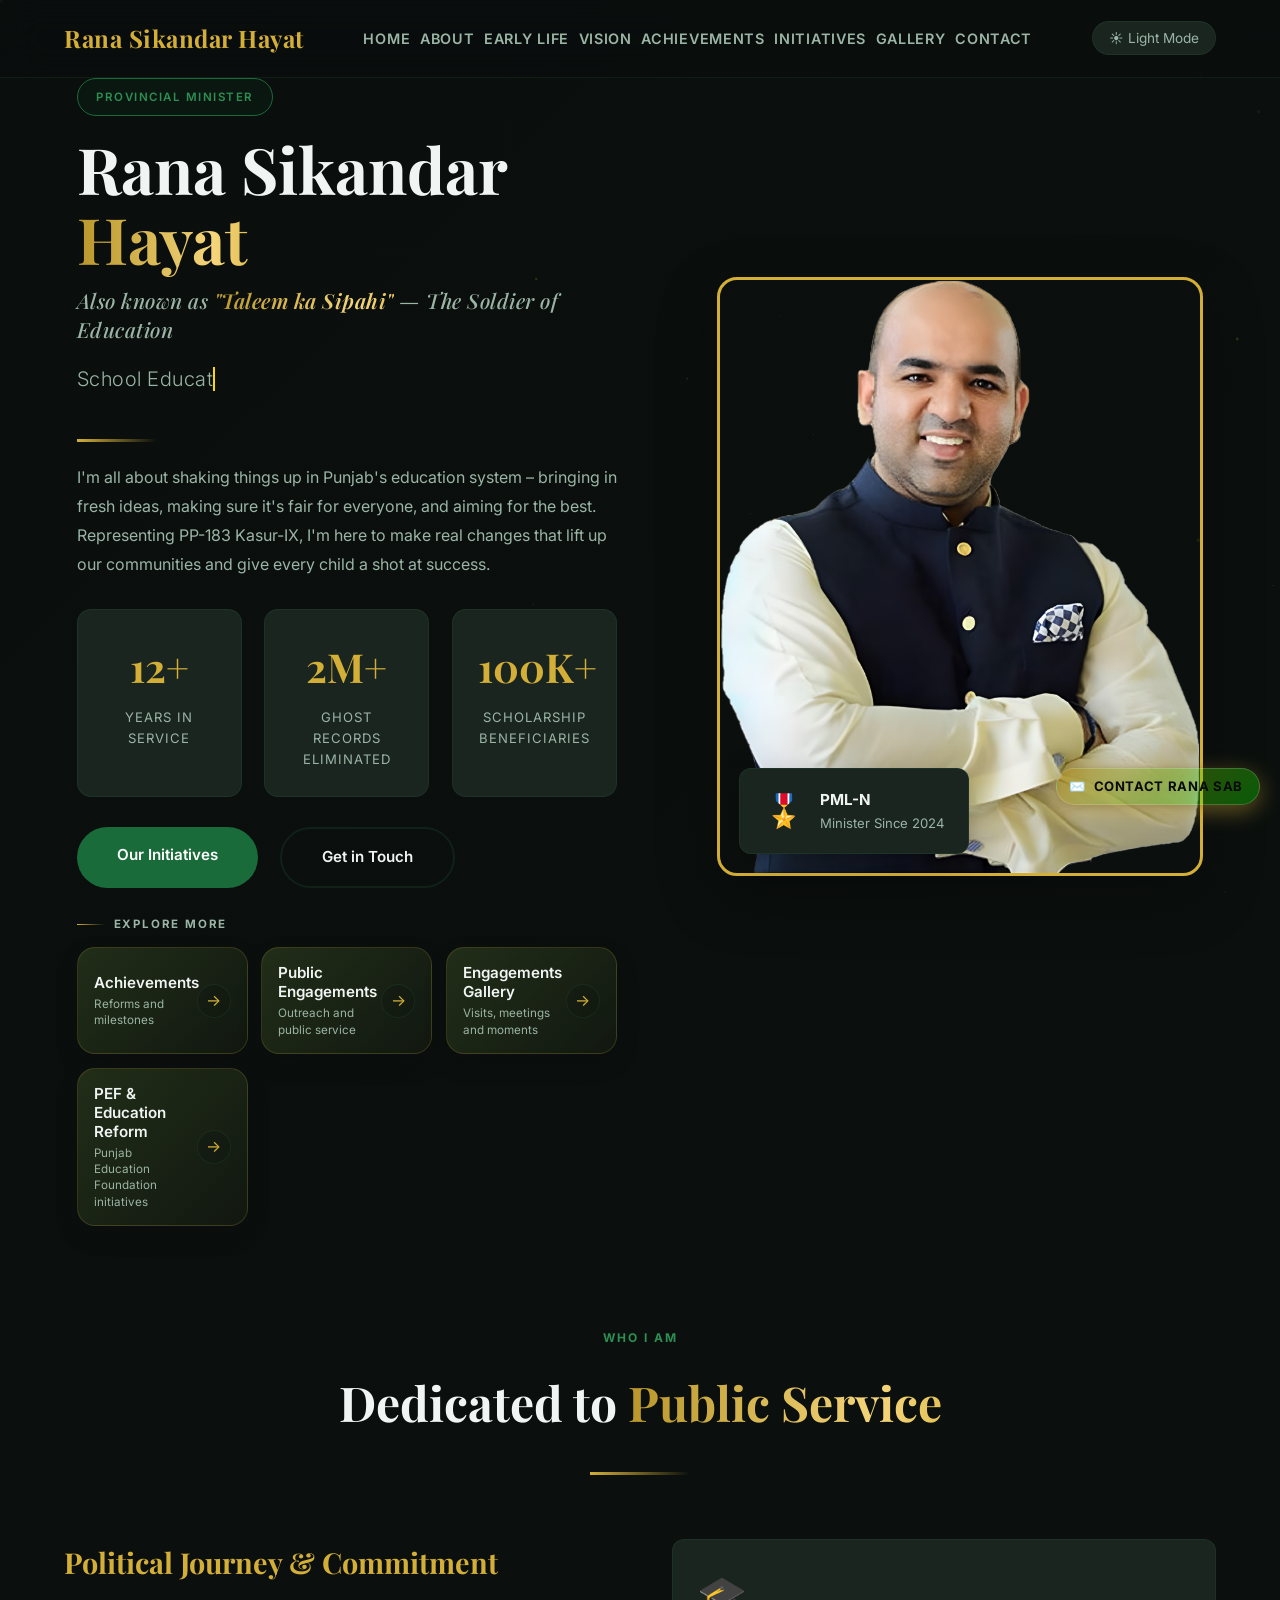
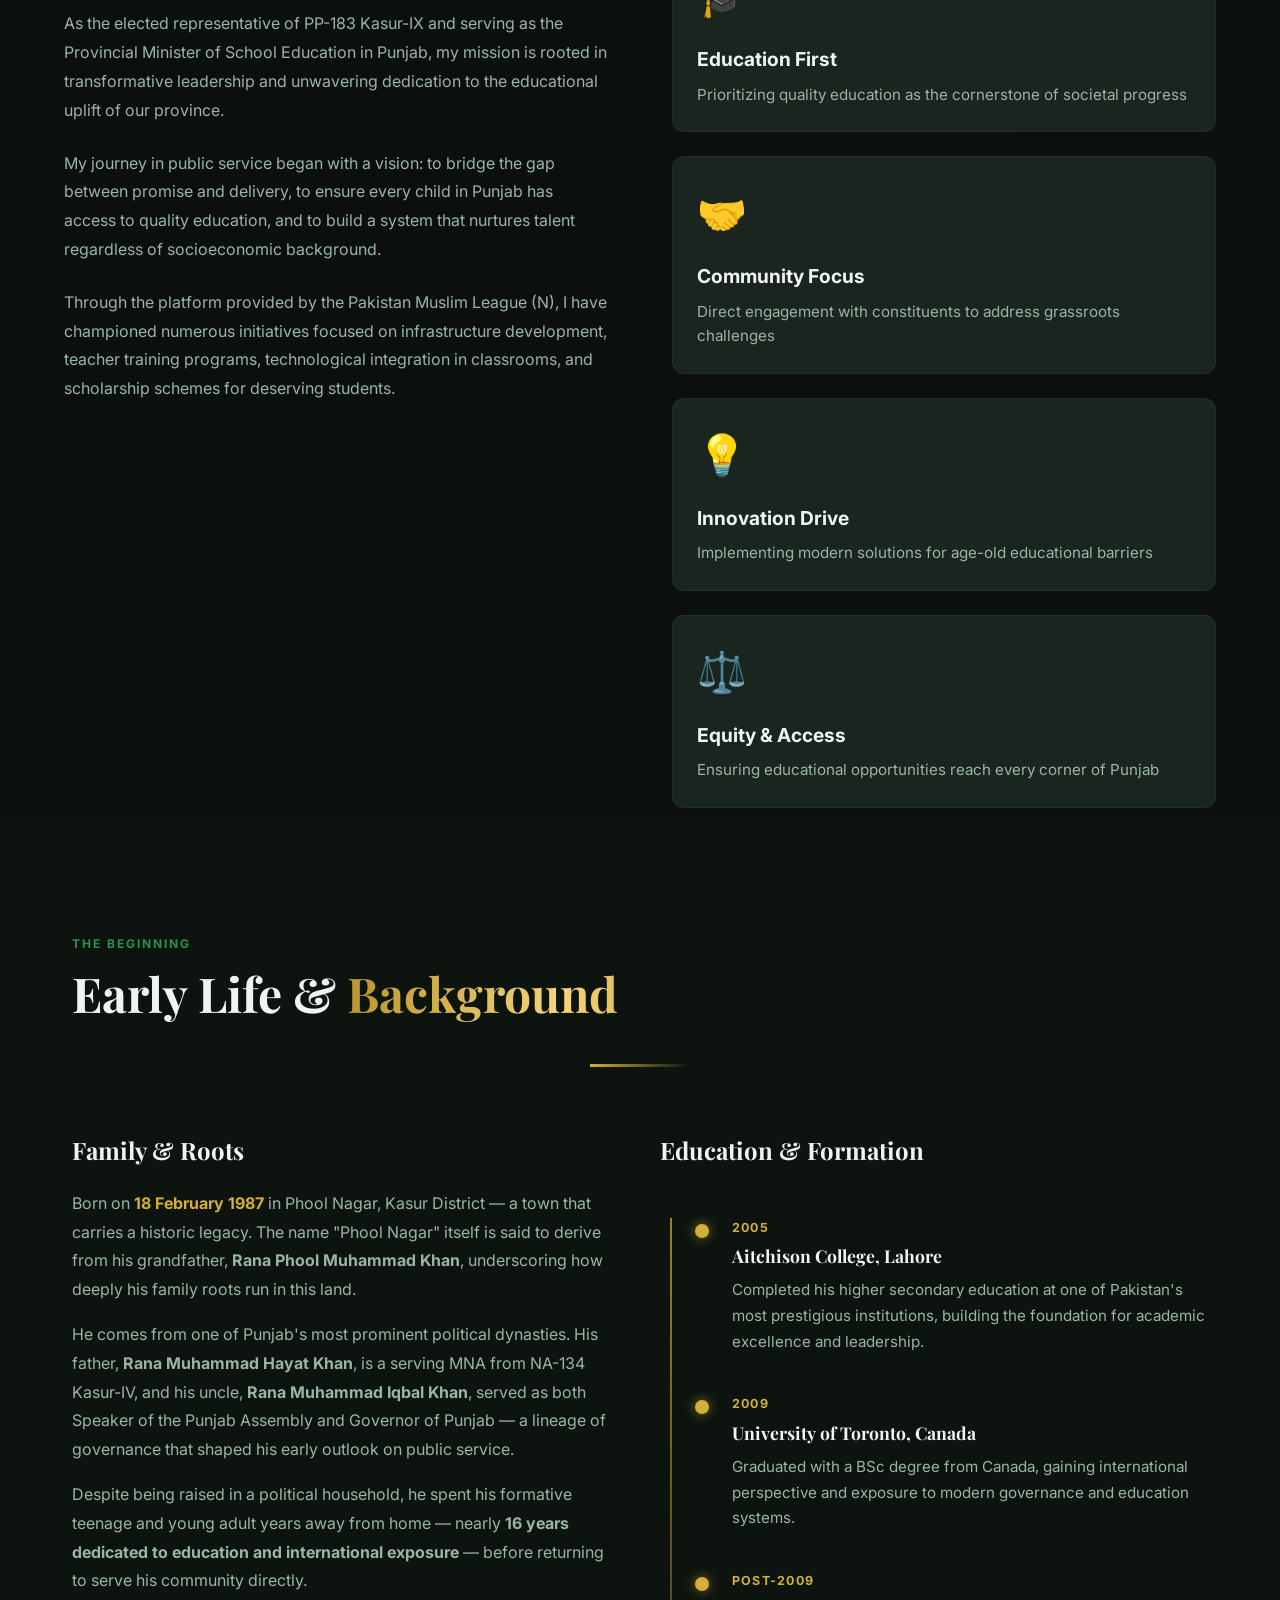
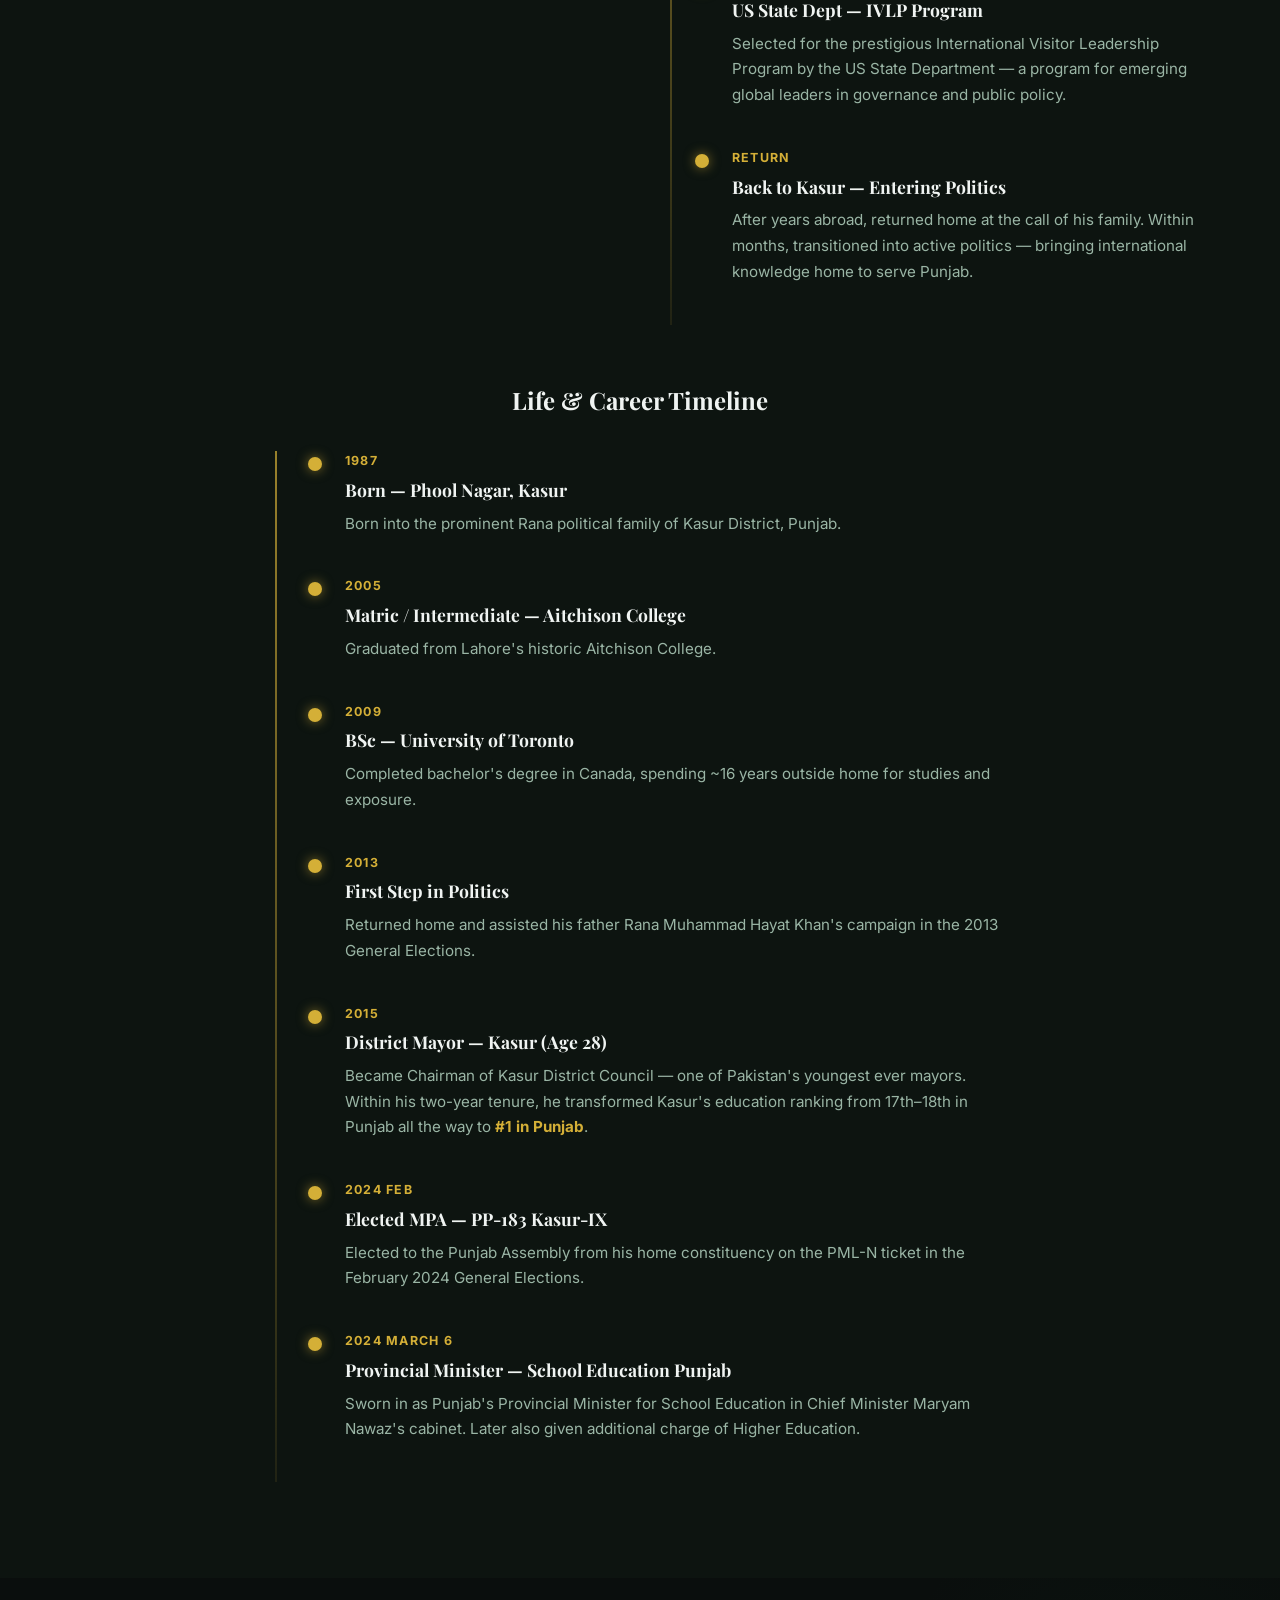
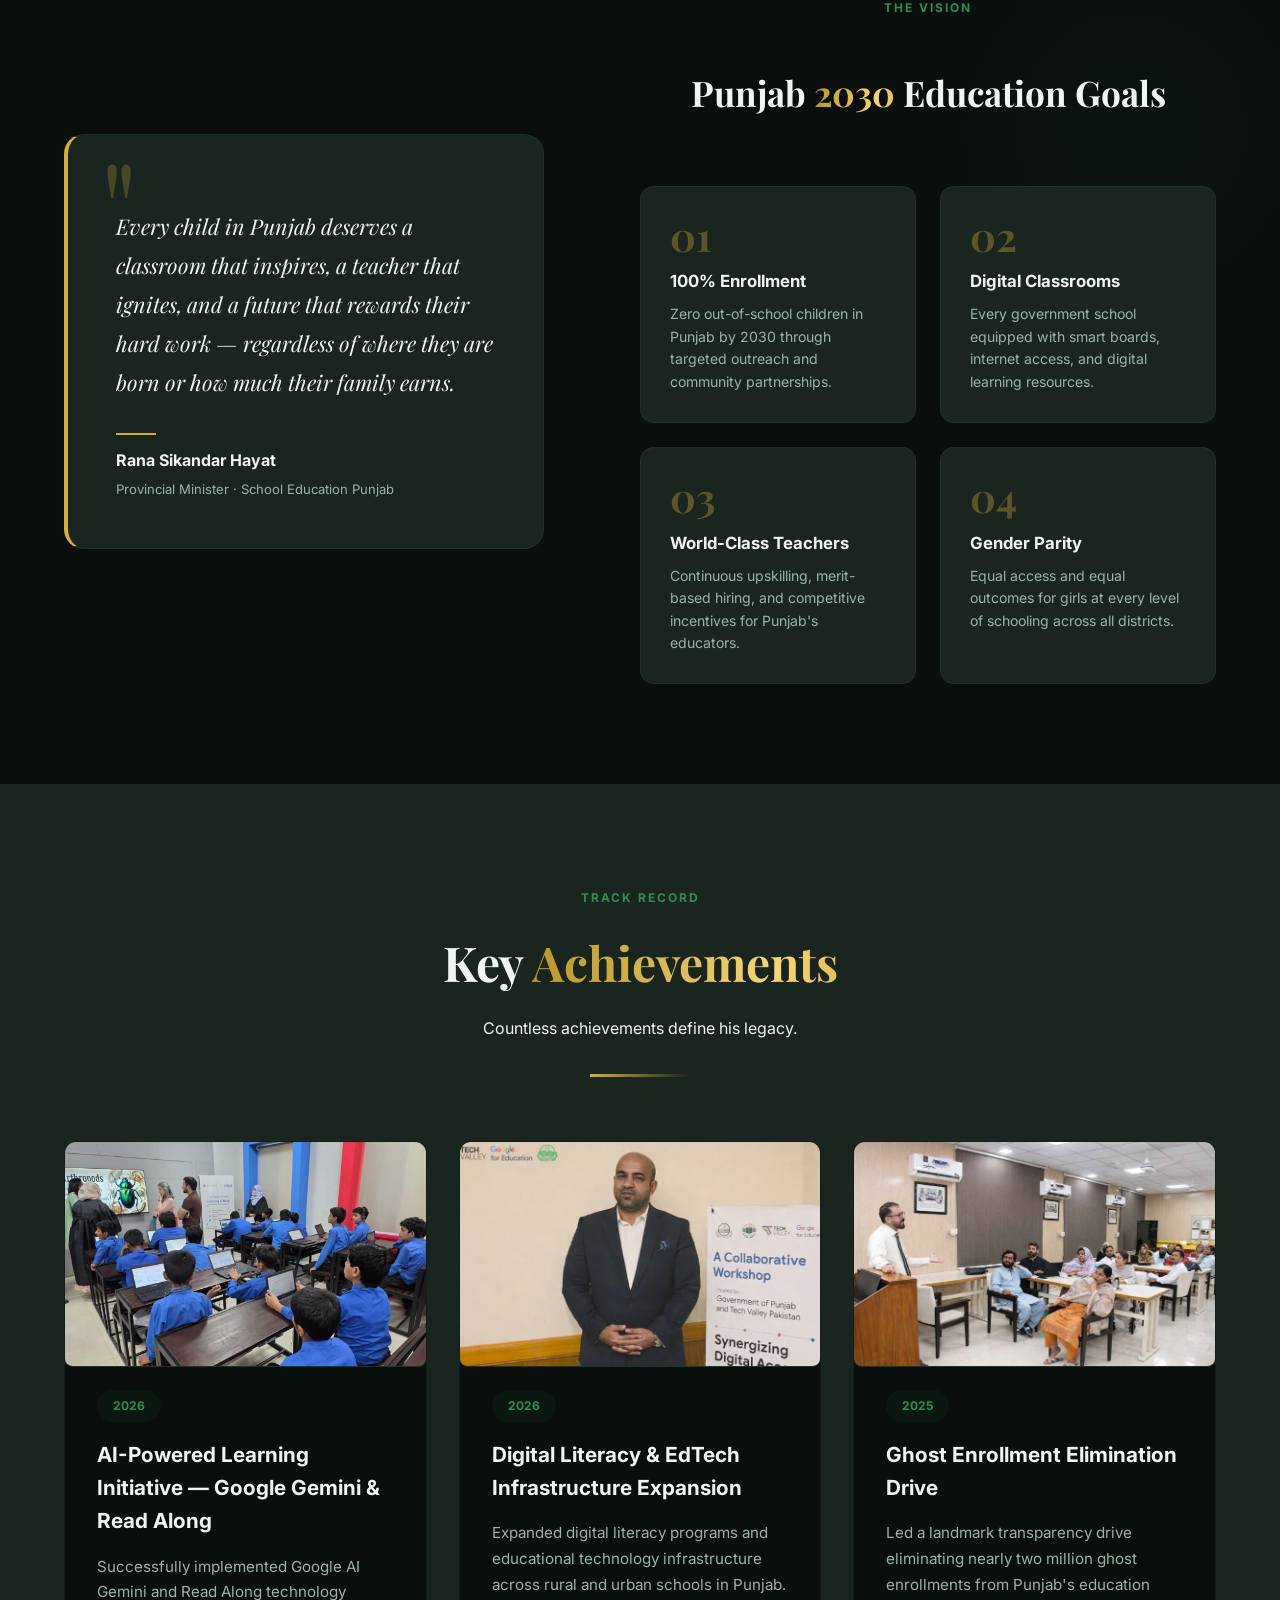
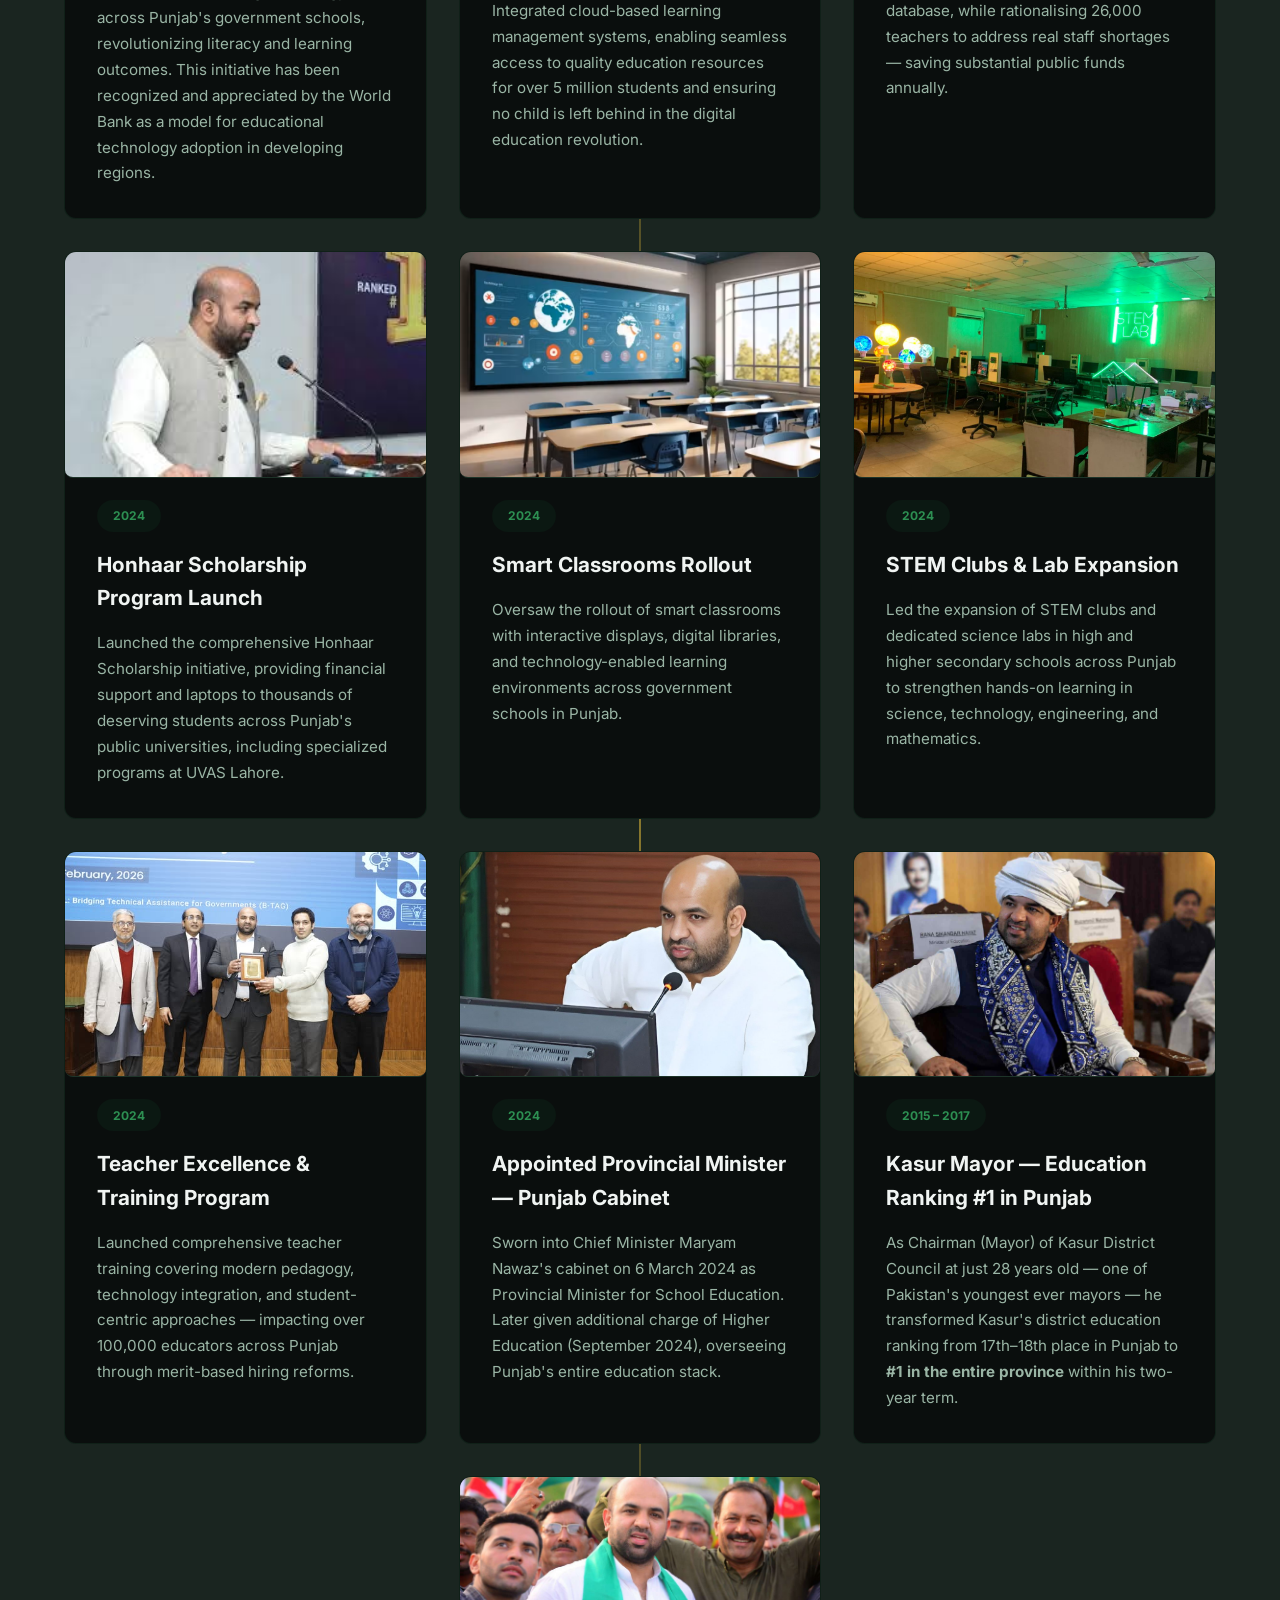
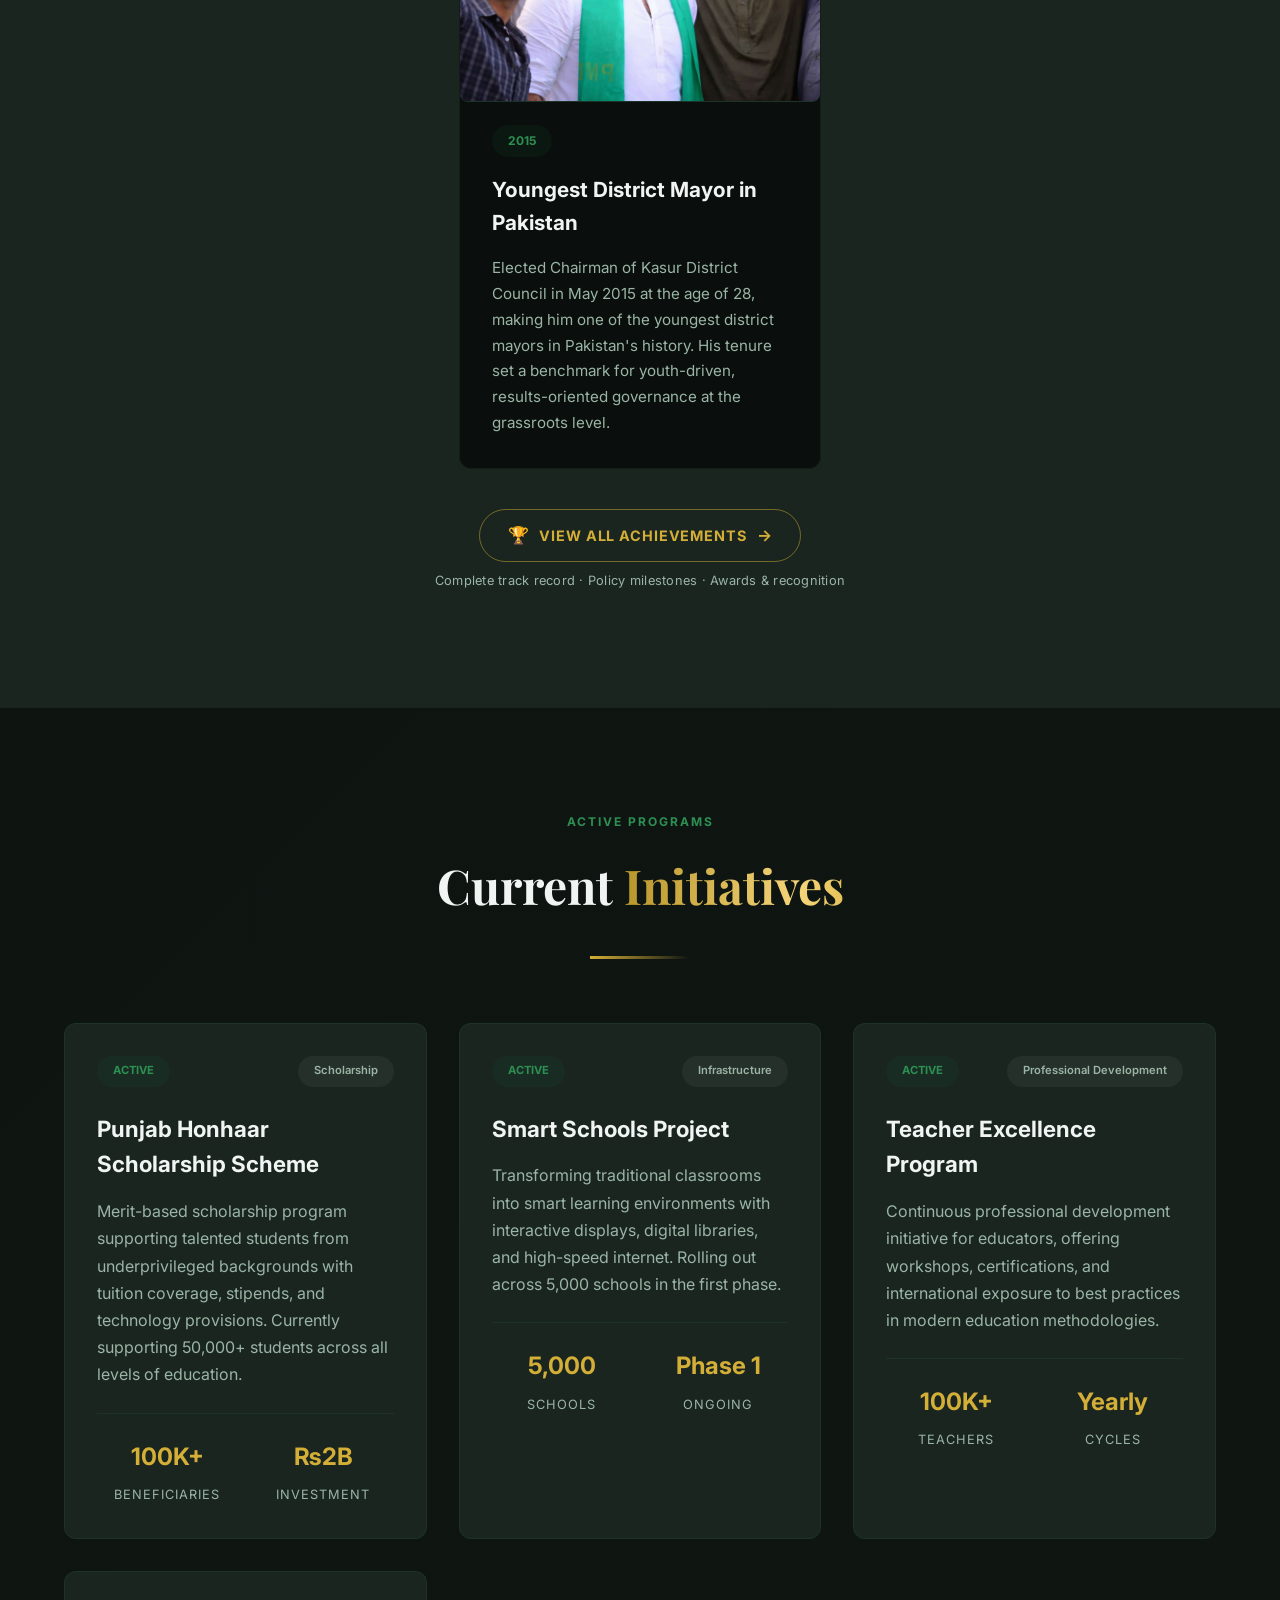
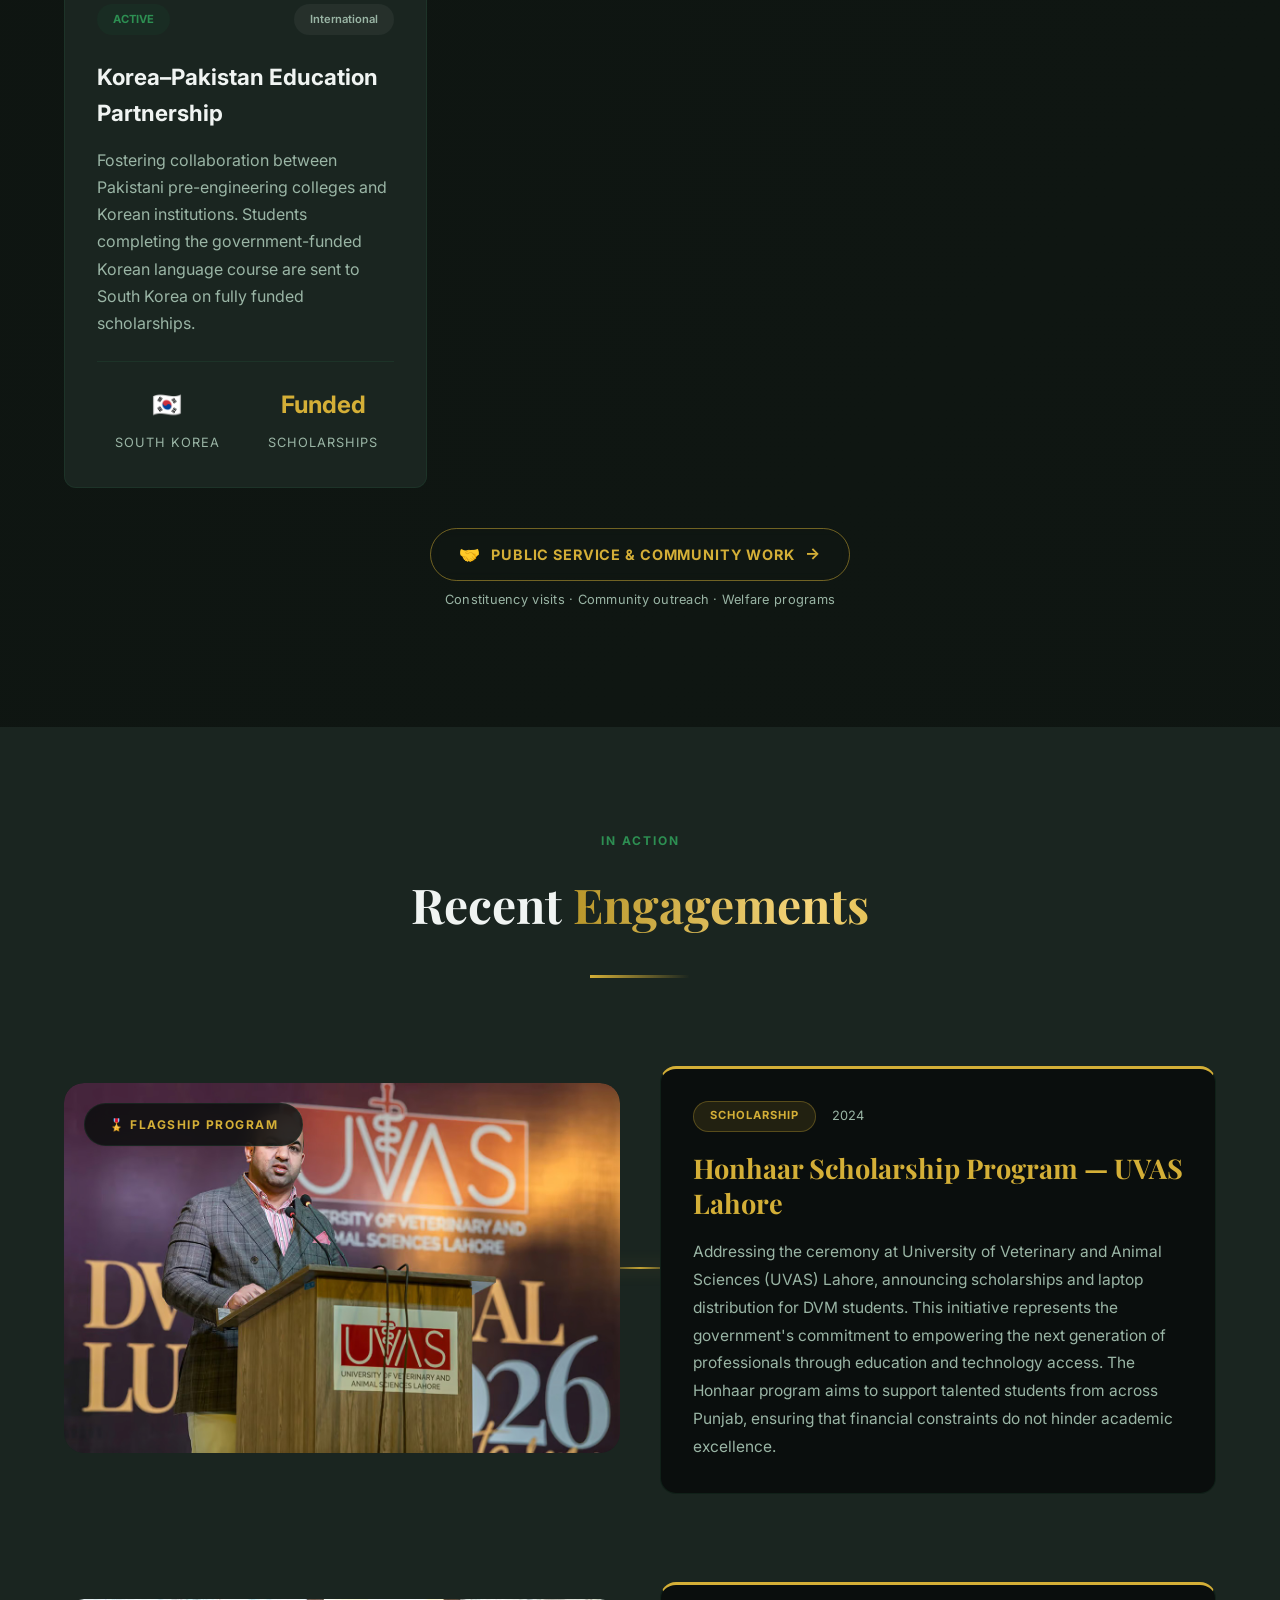
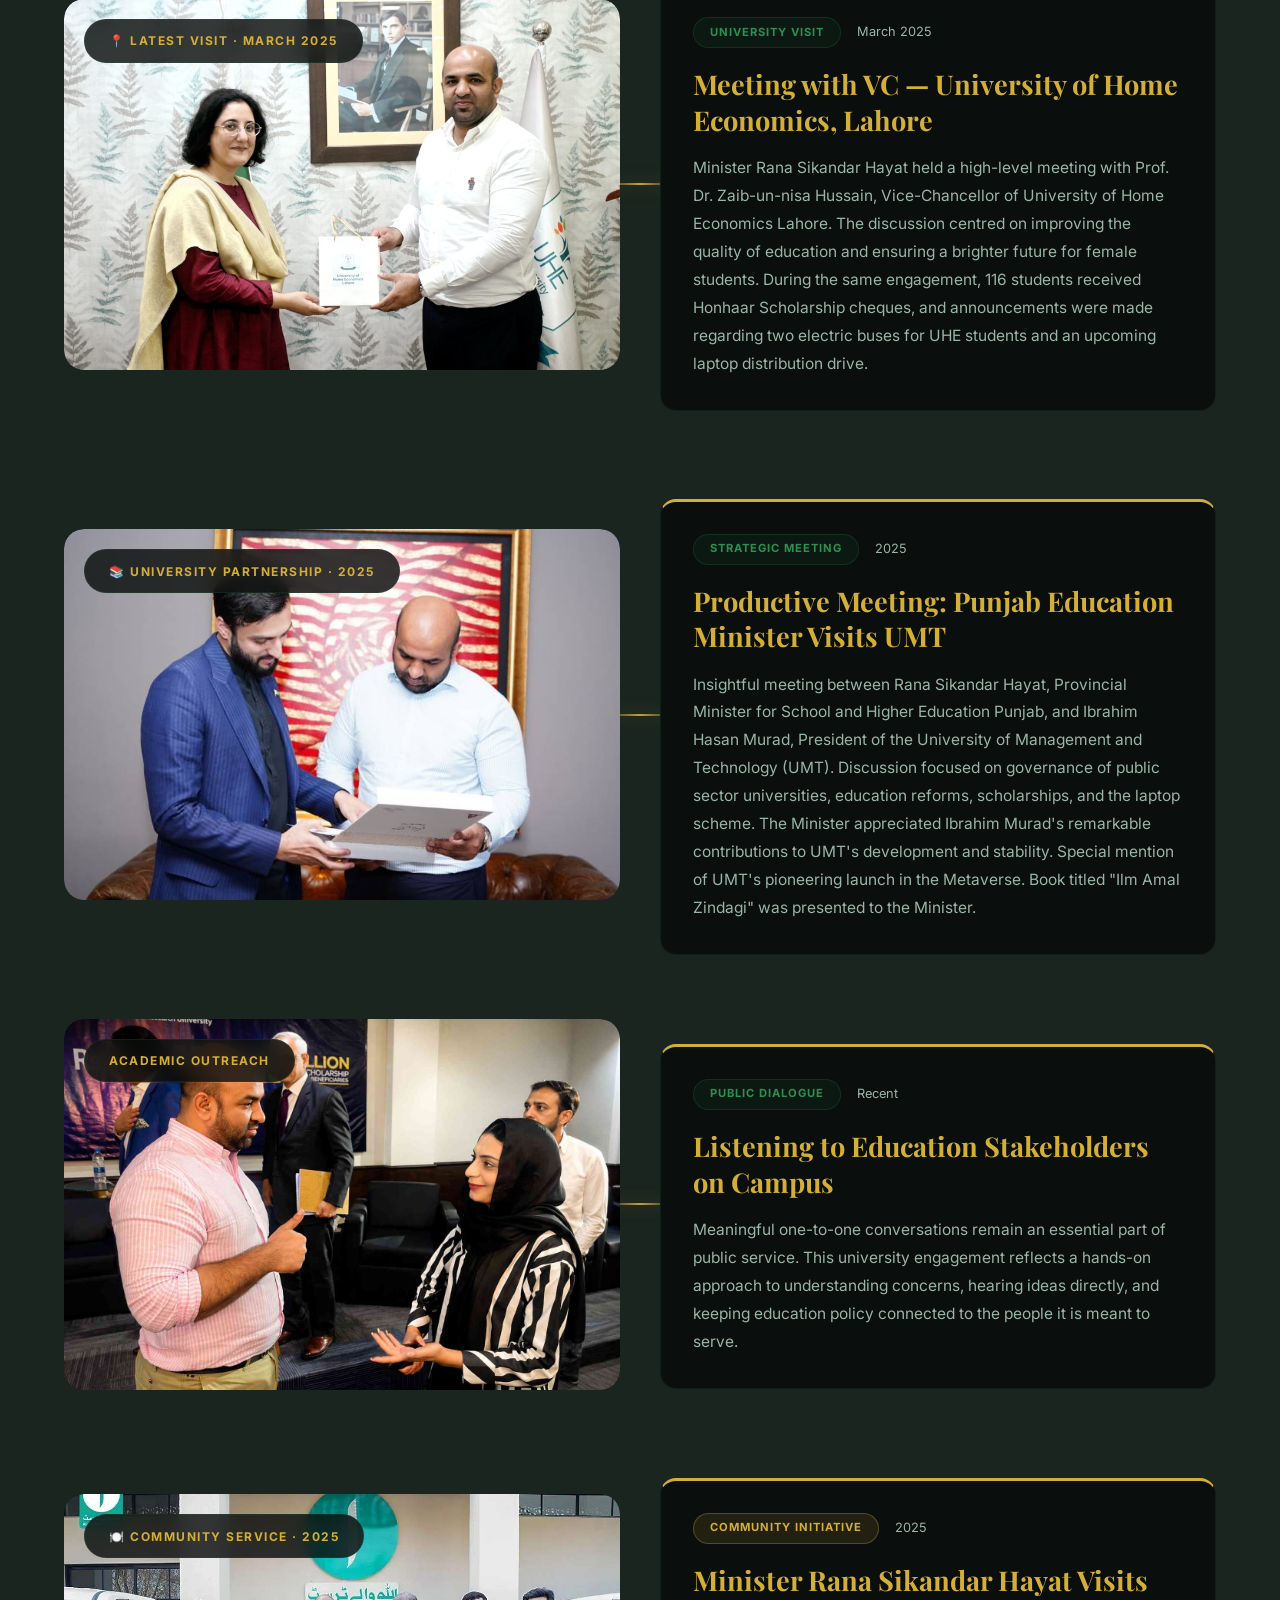
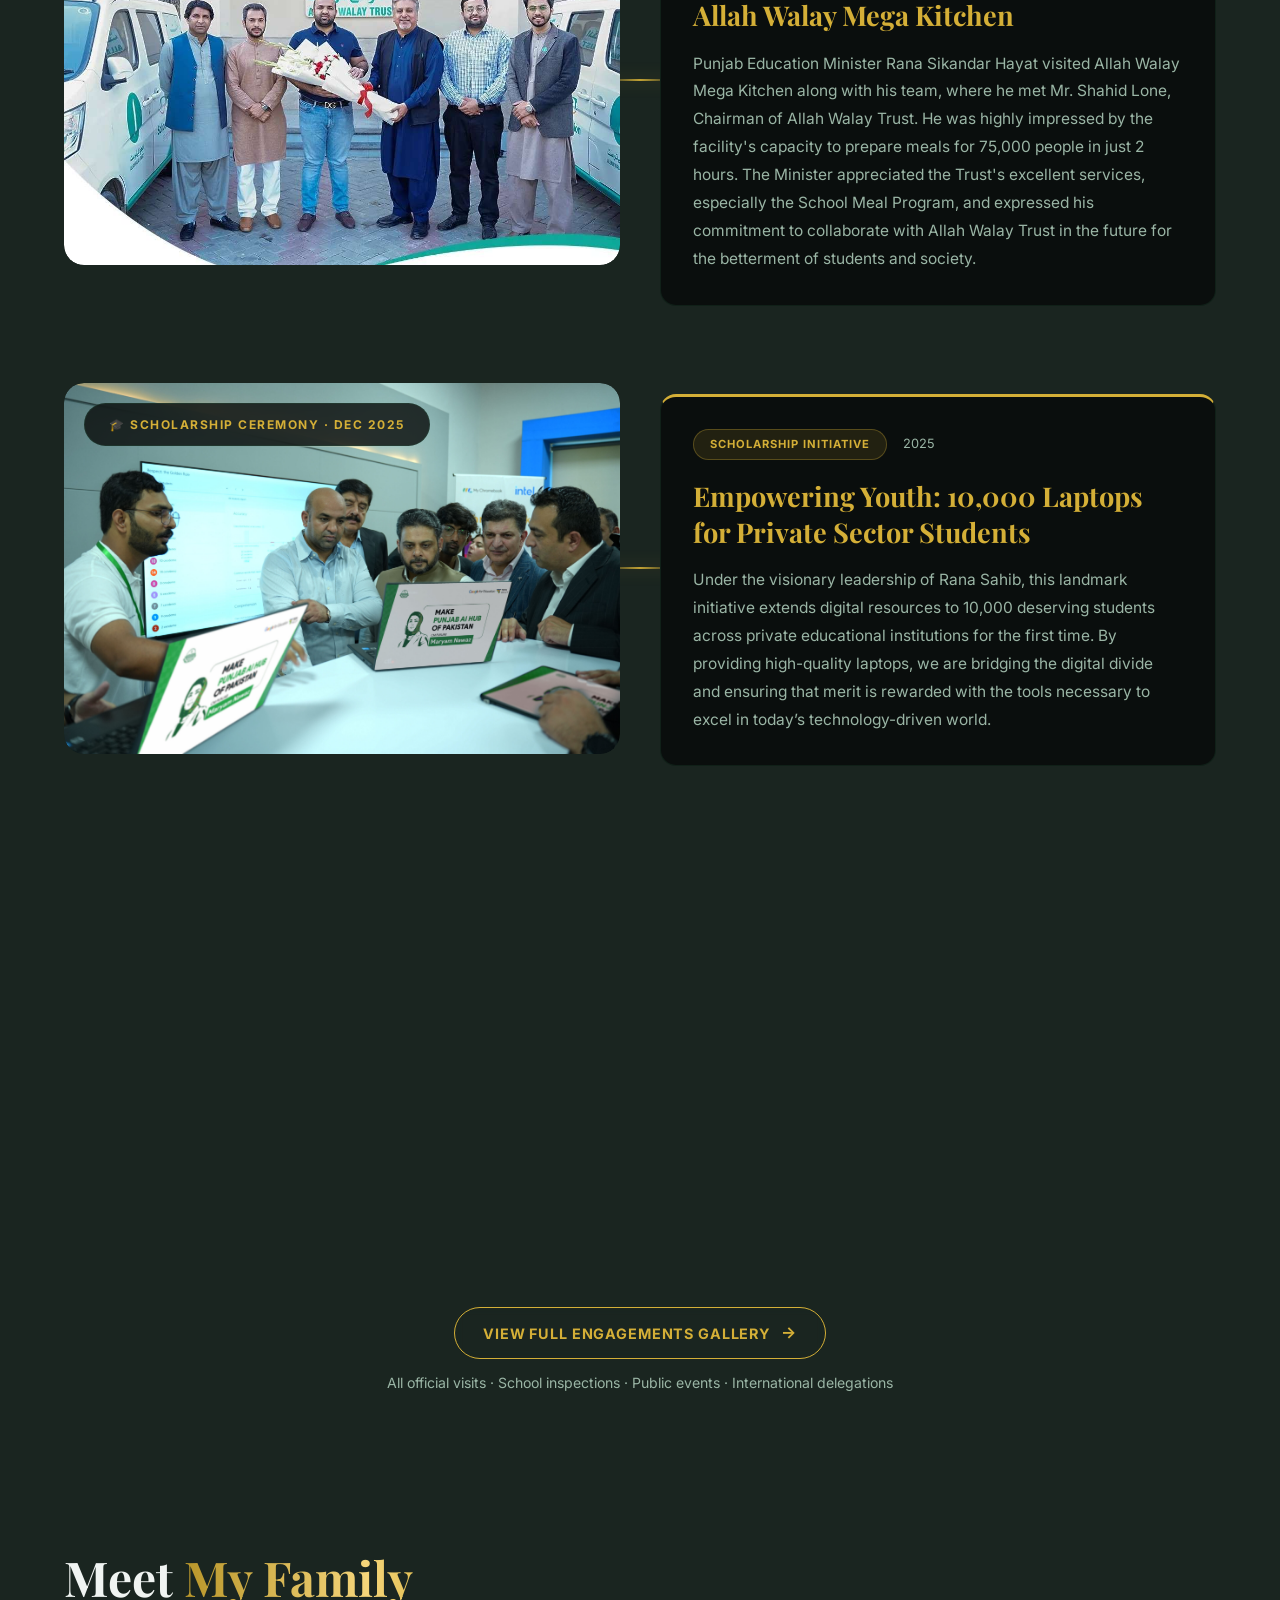
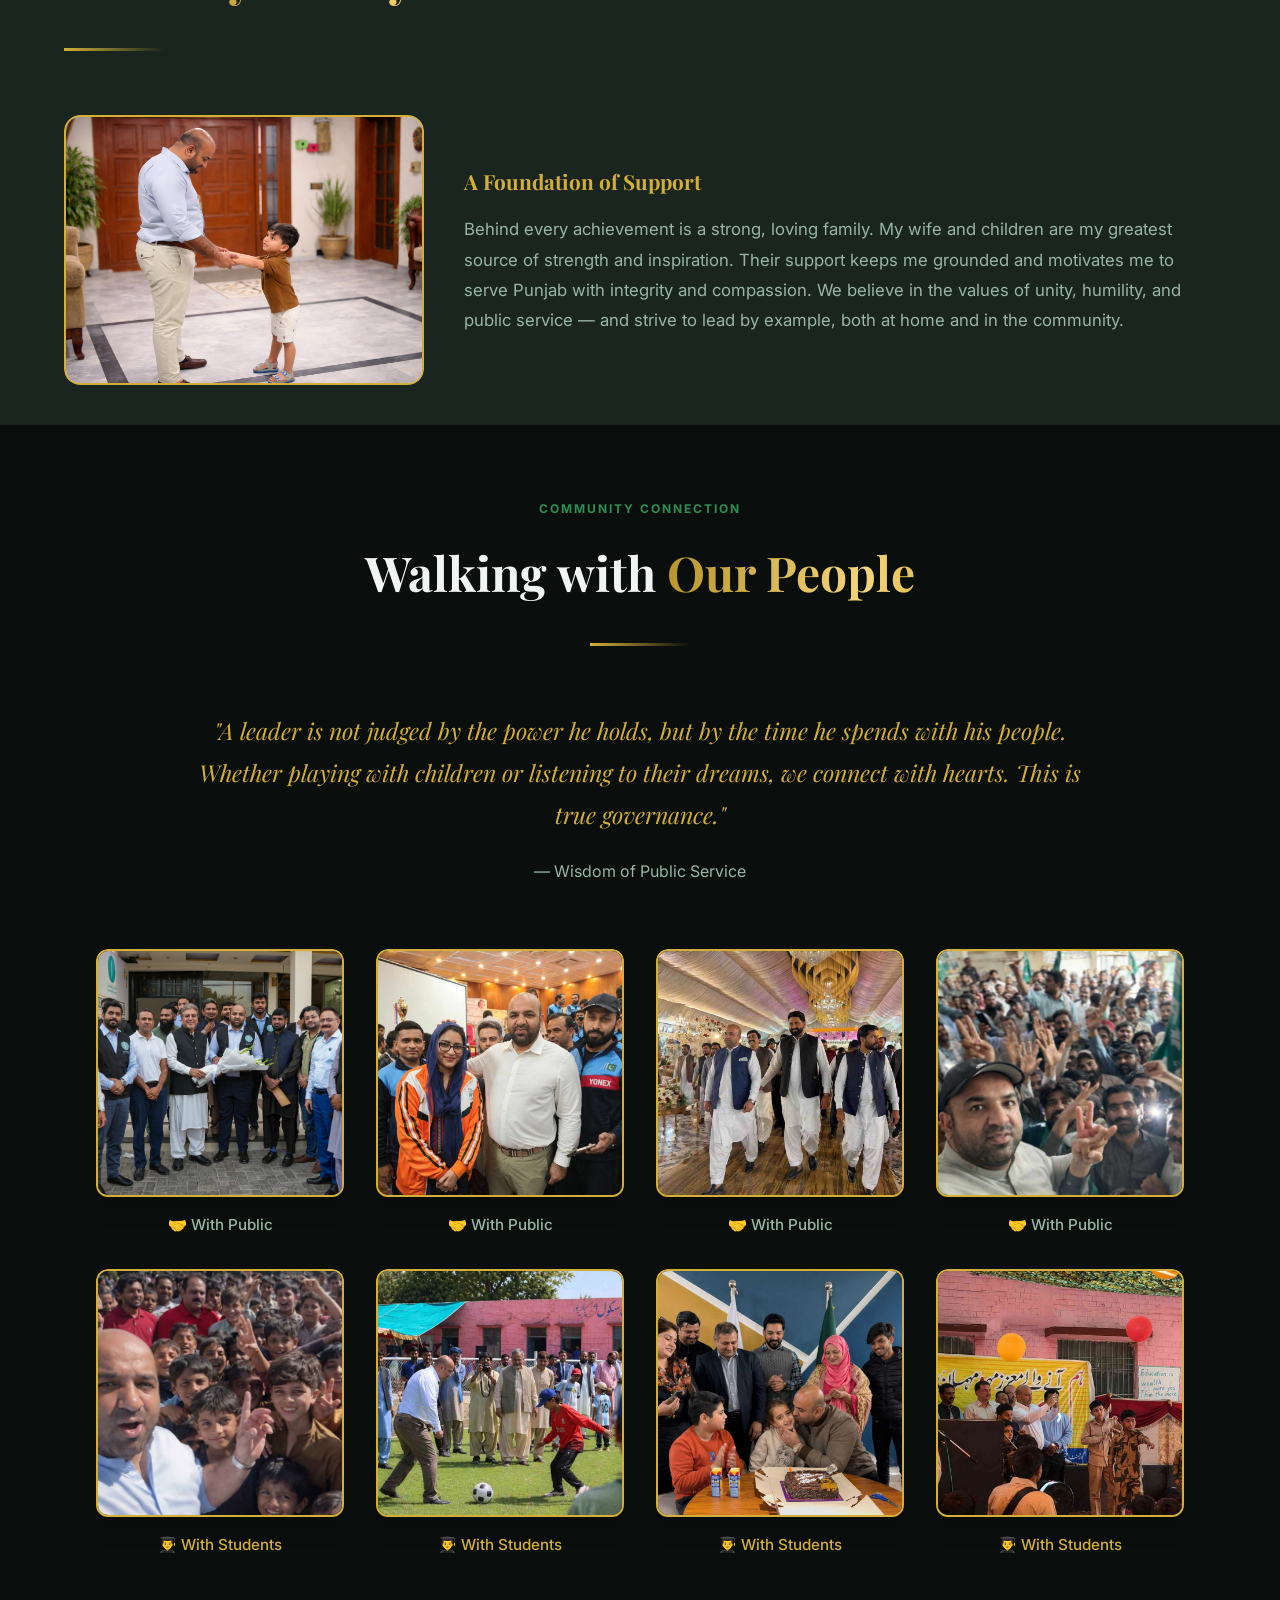
==== commit 0eeaa2d6: "Update meeting year from 2025 to 2026" ====
--- a/index.html
+++ b/index.html
@@ -768,7 +768,7 @@
             <p class="fm-desc">Honored to meet <span class="fm-gold">Rana Sikandar Hayat</span> — Provincial Minister of School Education, Punjab — at his ministerial office. An inspiring conversation on the future of education in Pakistan.</p>
             <div class="fm-meta">
               <span class="fm-tag">🏢 Lahore, Punjab</span>
-              <span class="fm-tag">📅 2025</span>
+              <span class="fm-tag">📅 2026</span>
               <span class="fm-tag">🎓 Education Ministry</span>
             </div>
           </div>
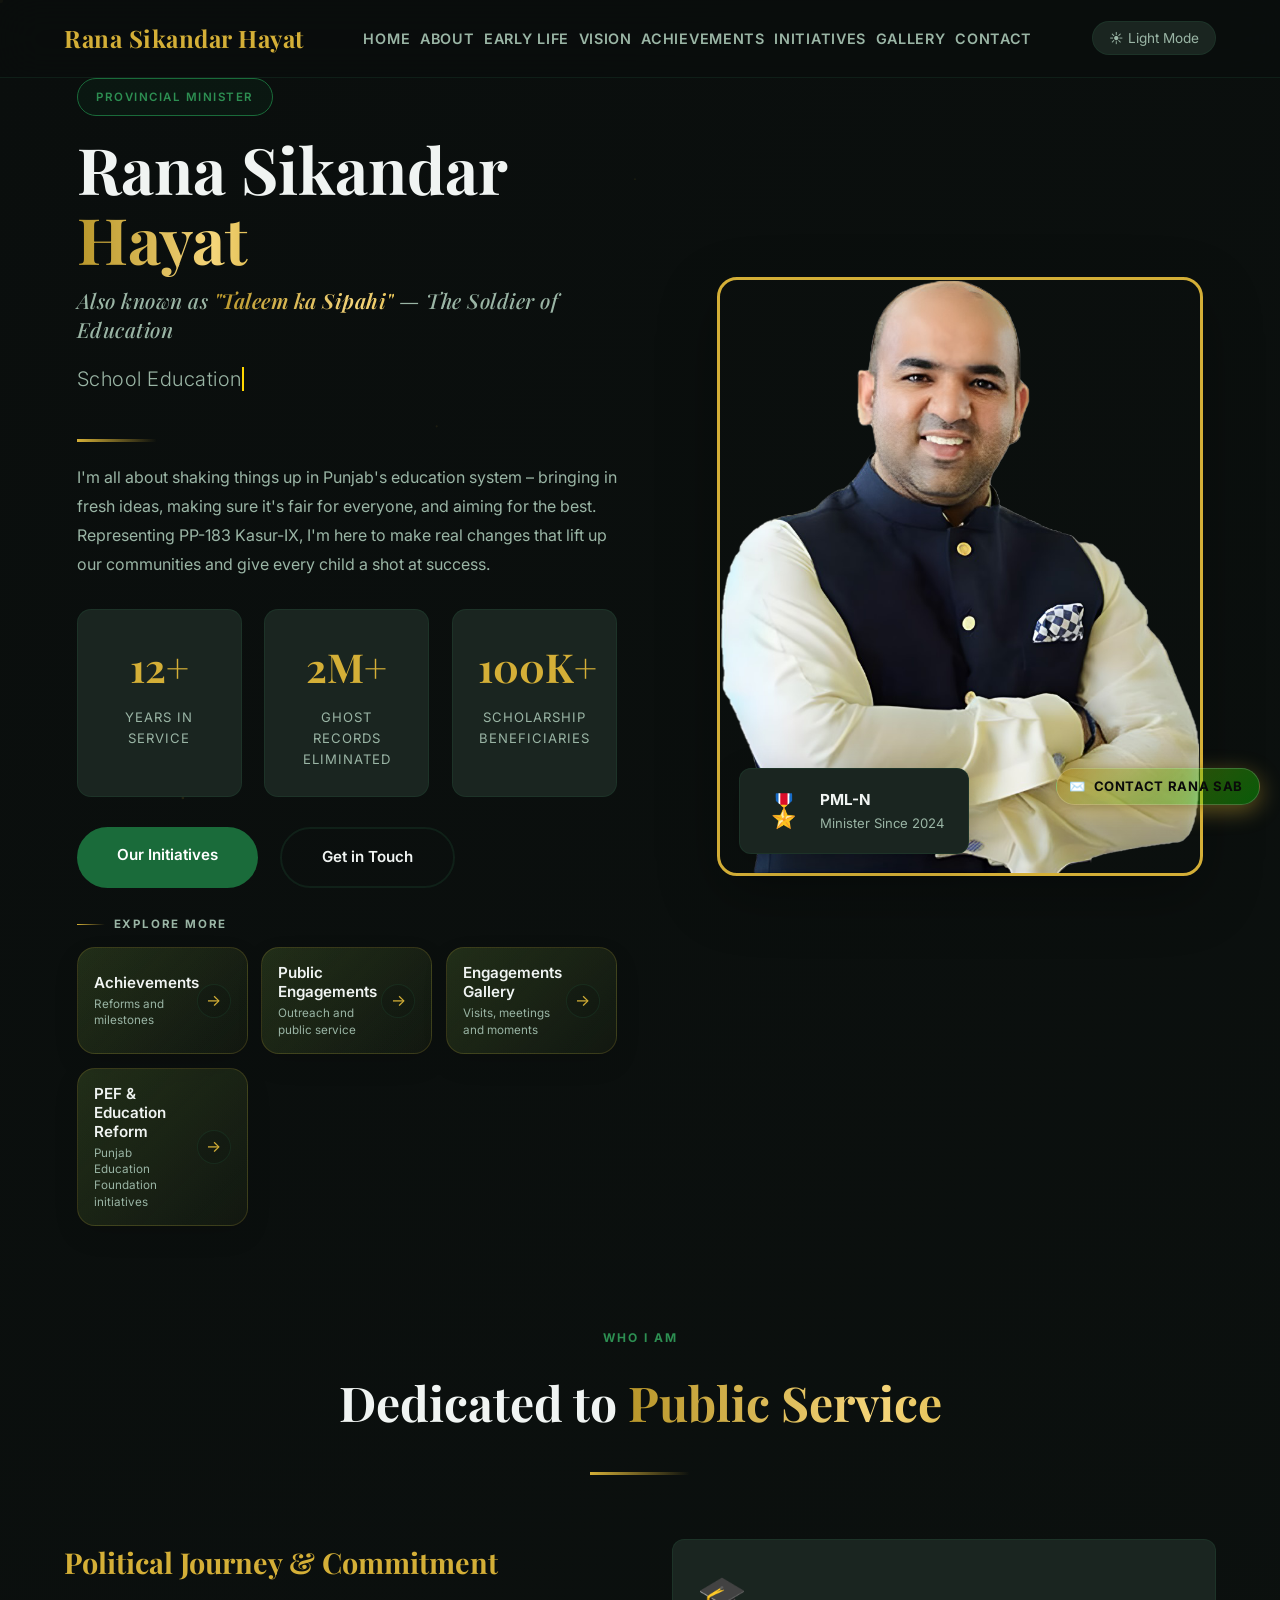
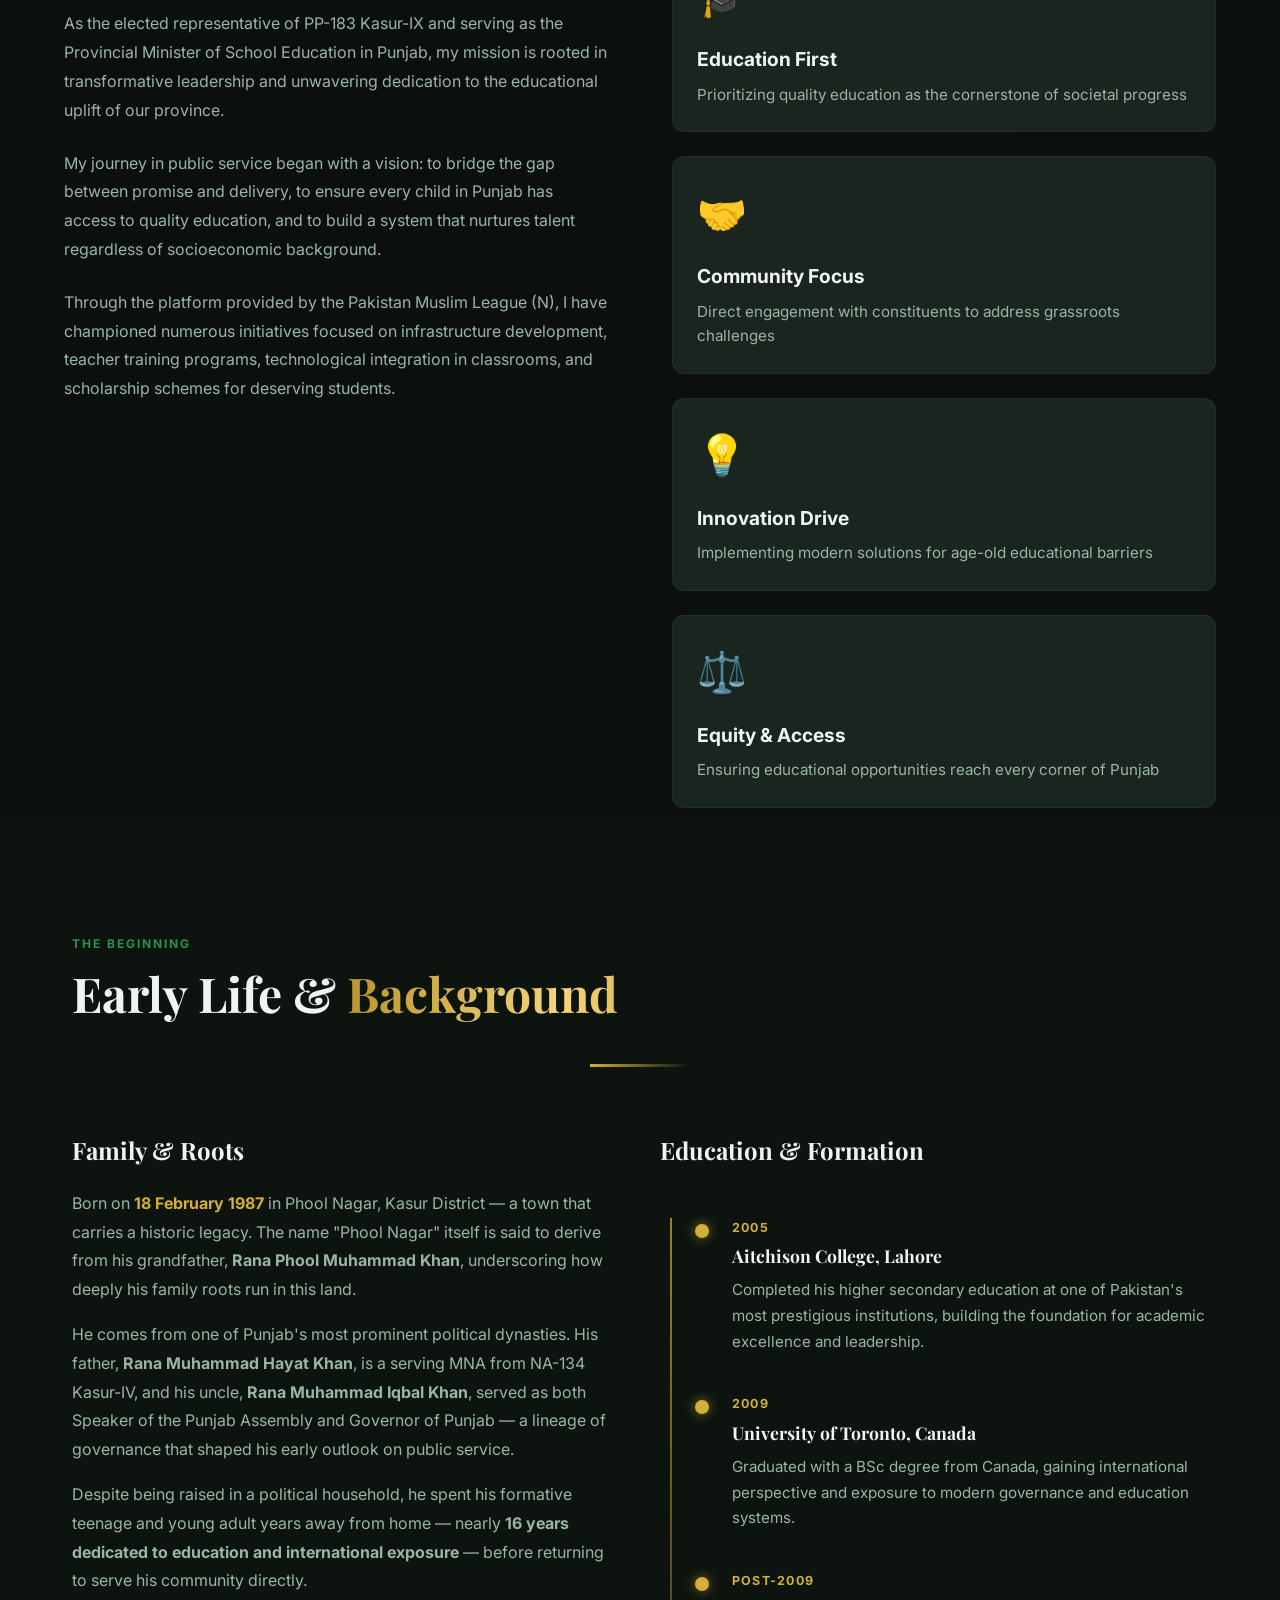
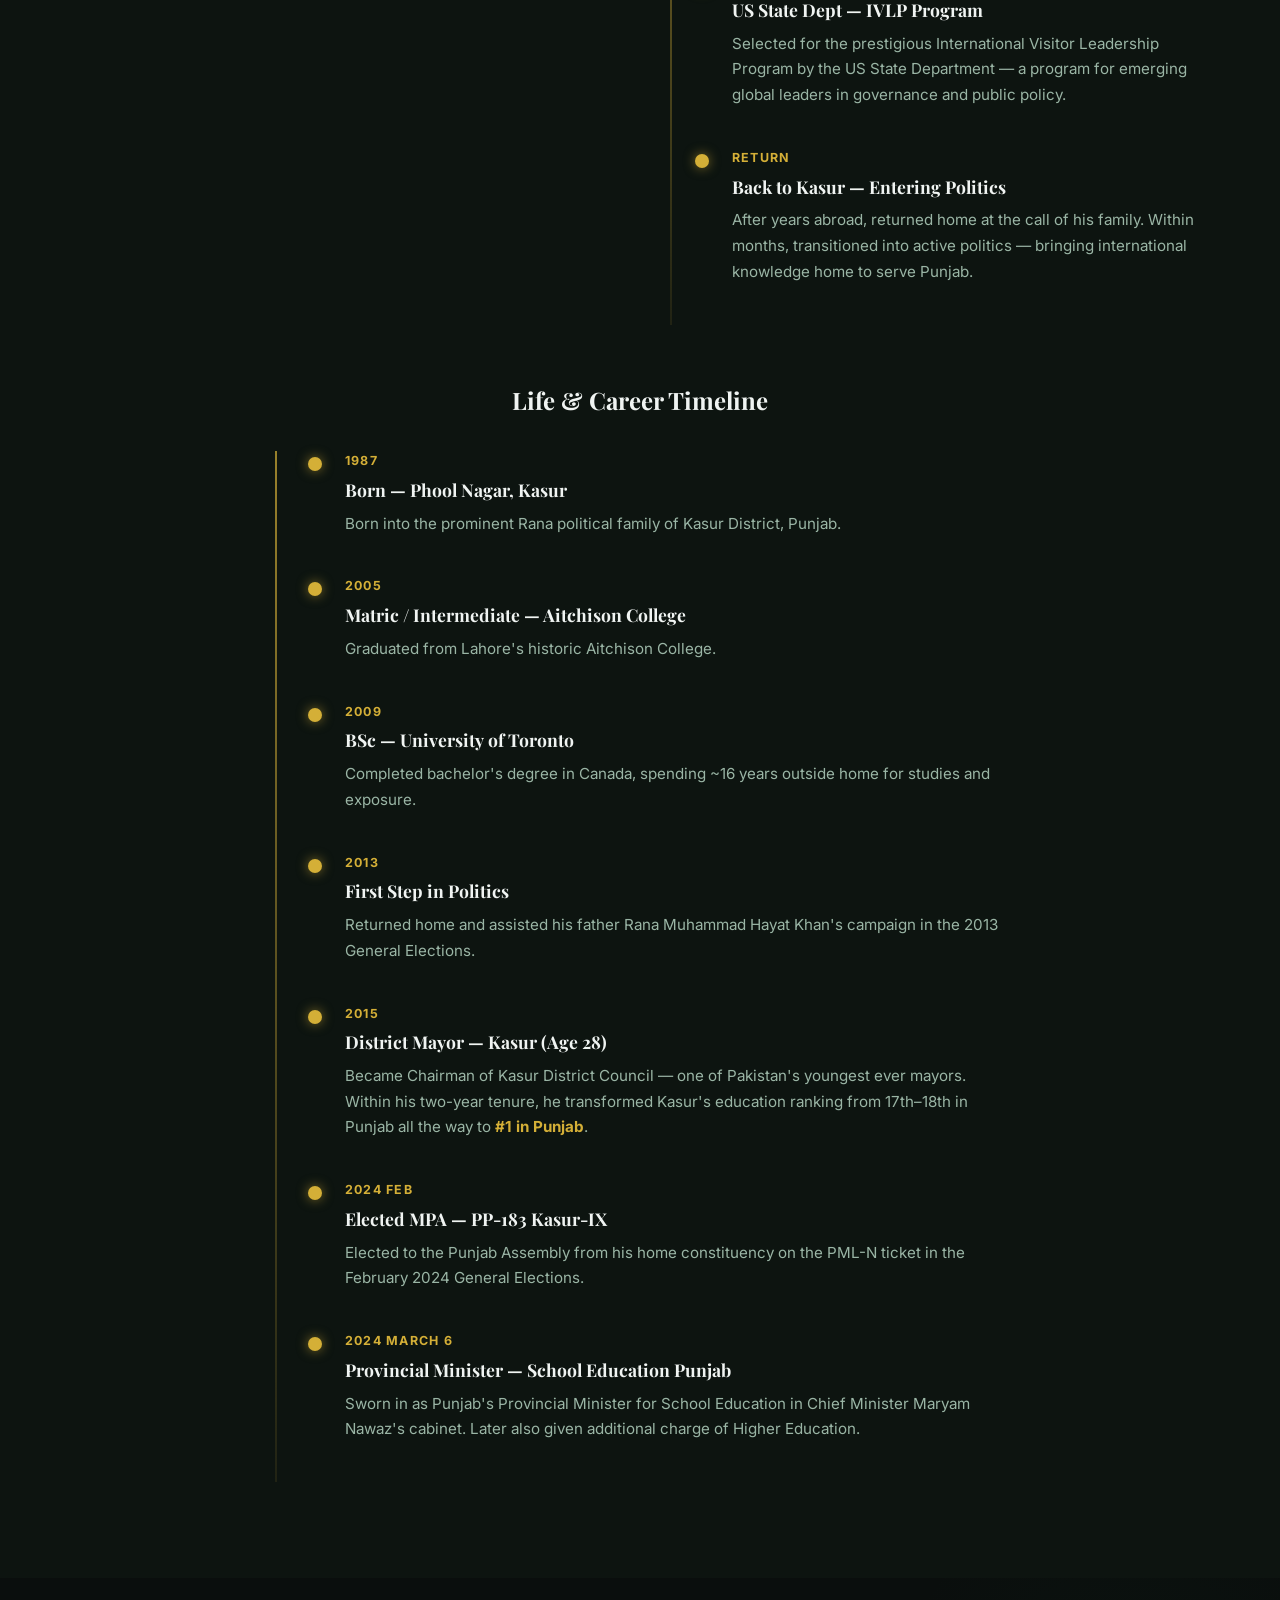
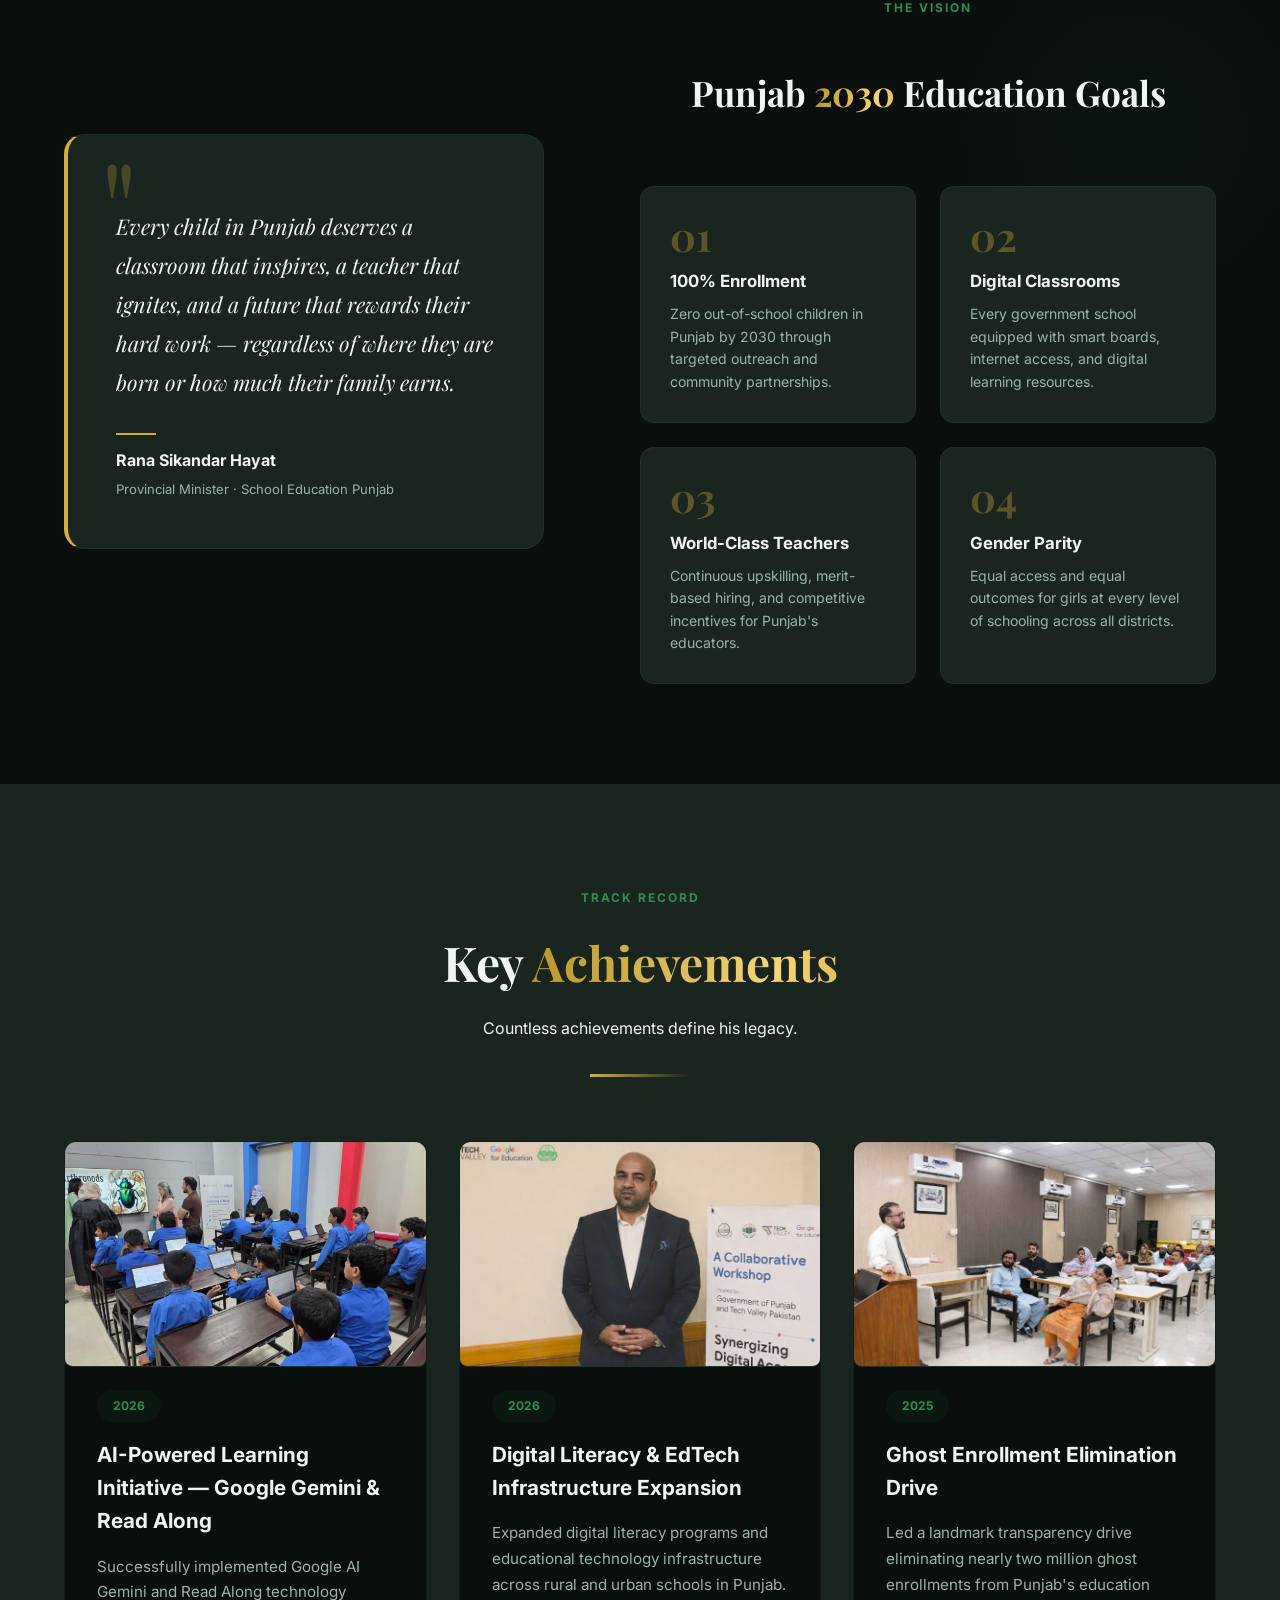
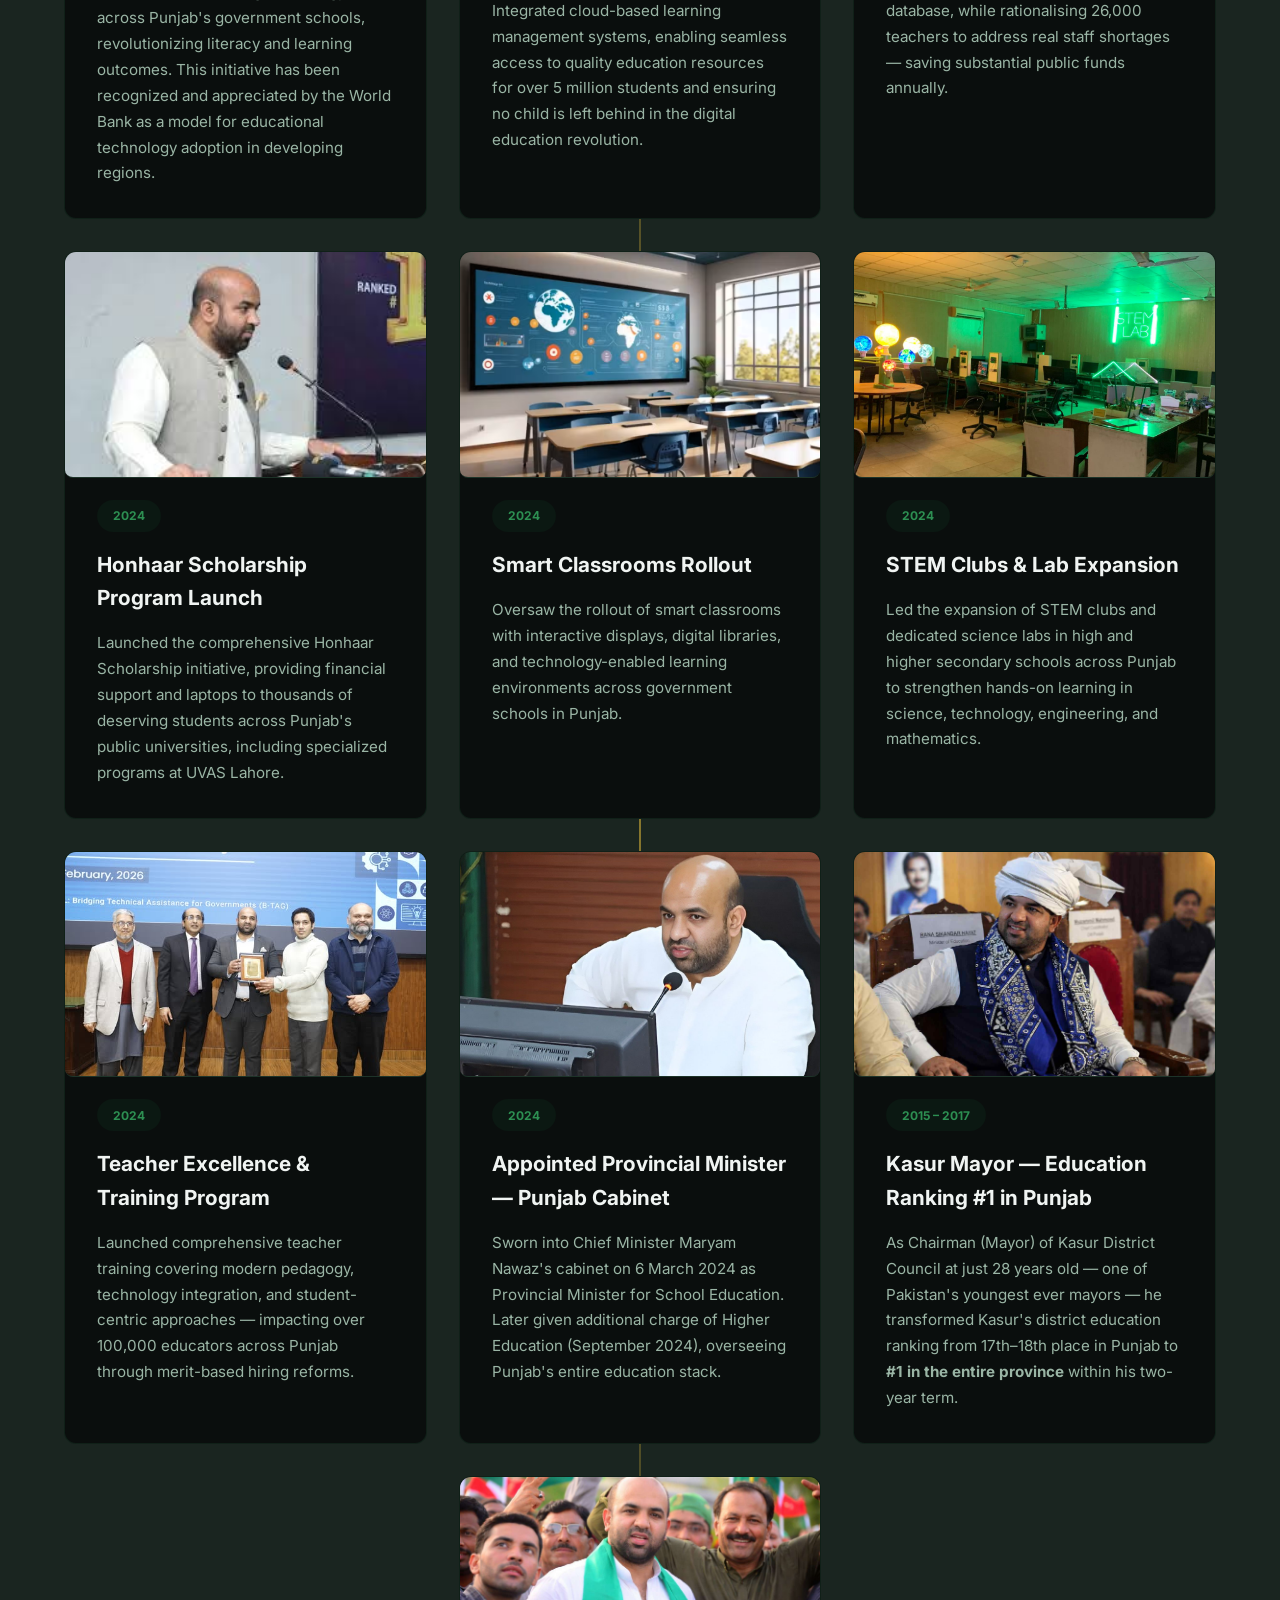
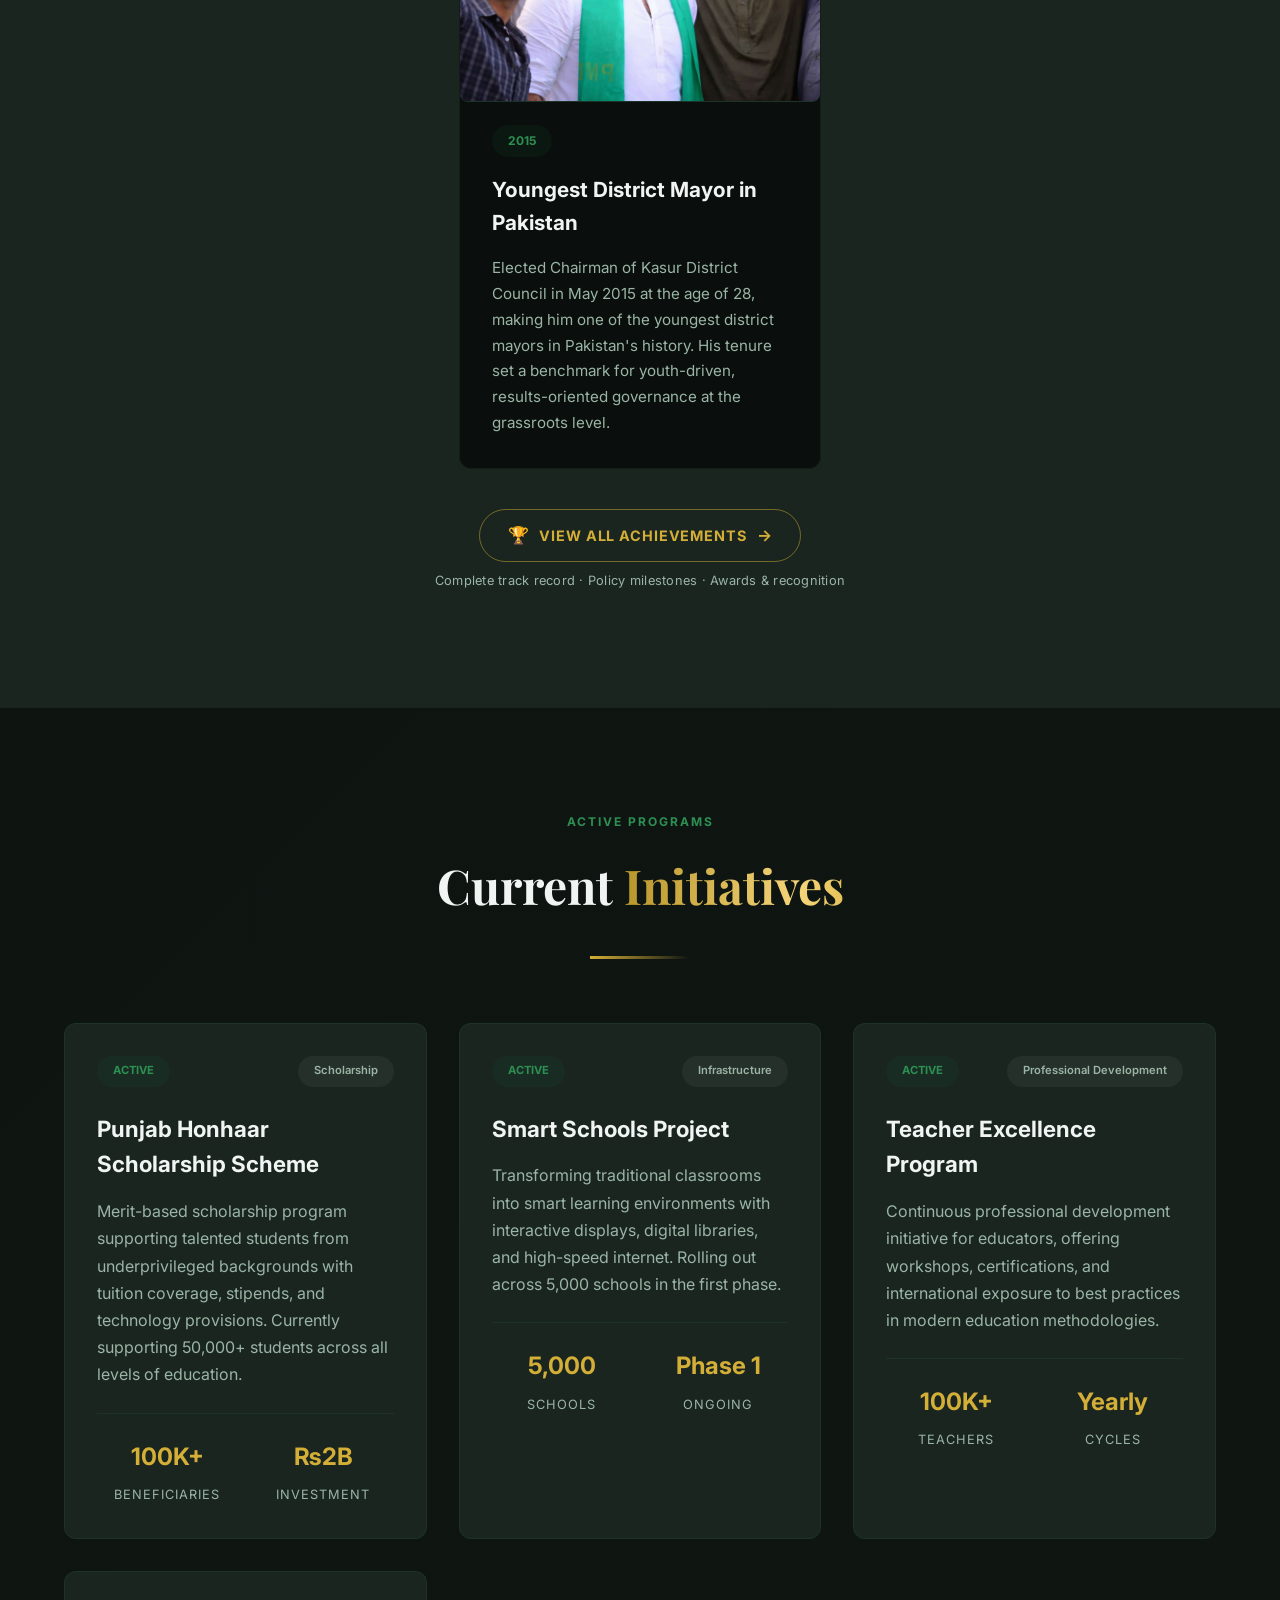
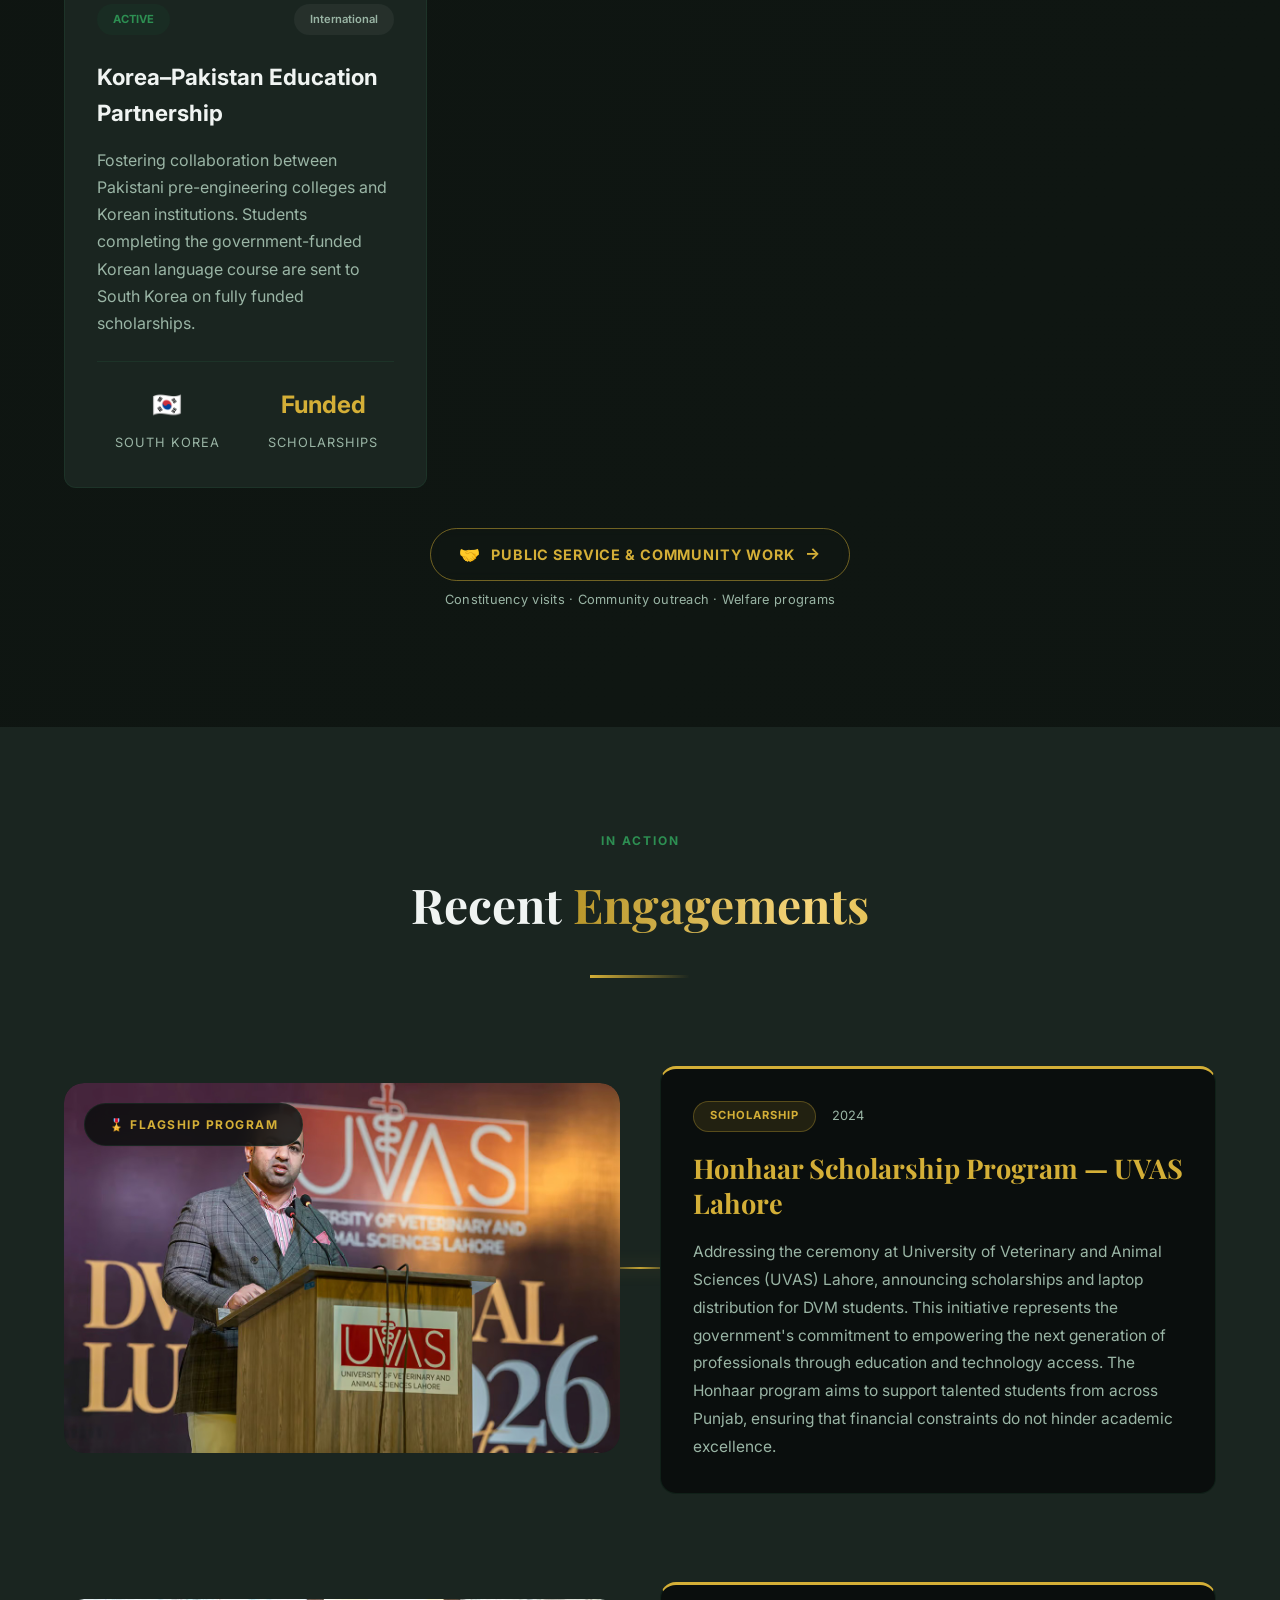
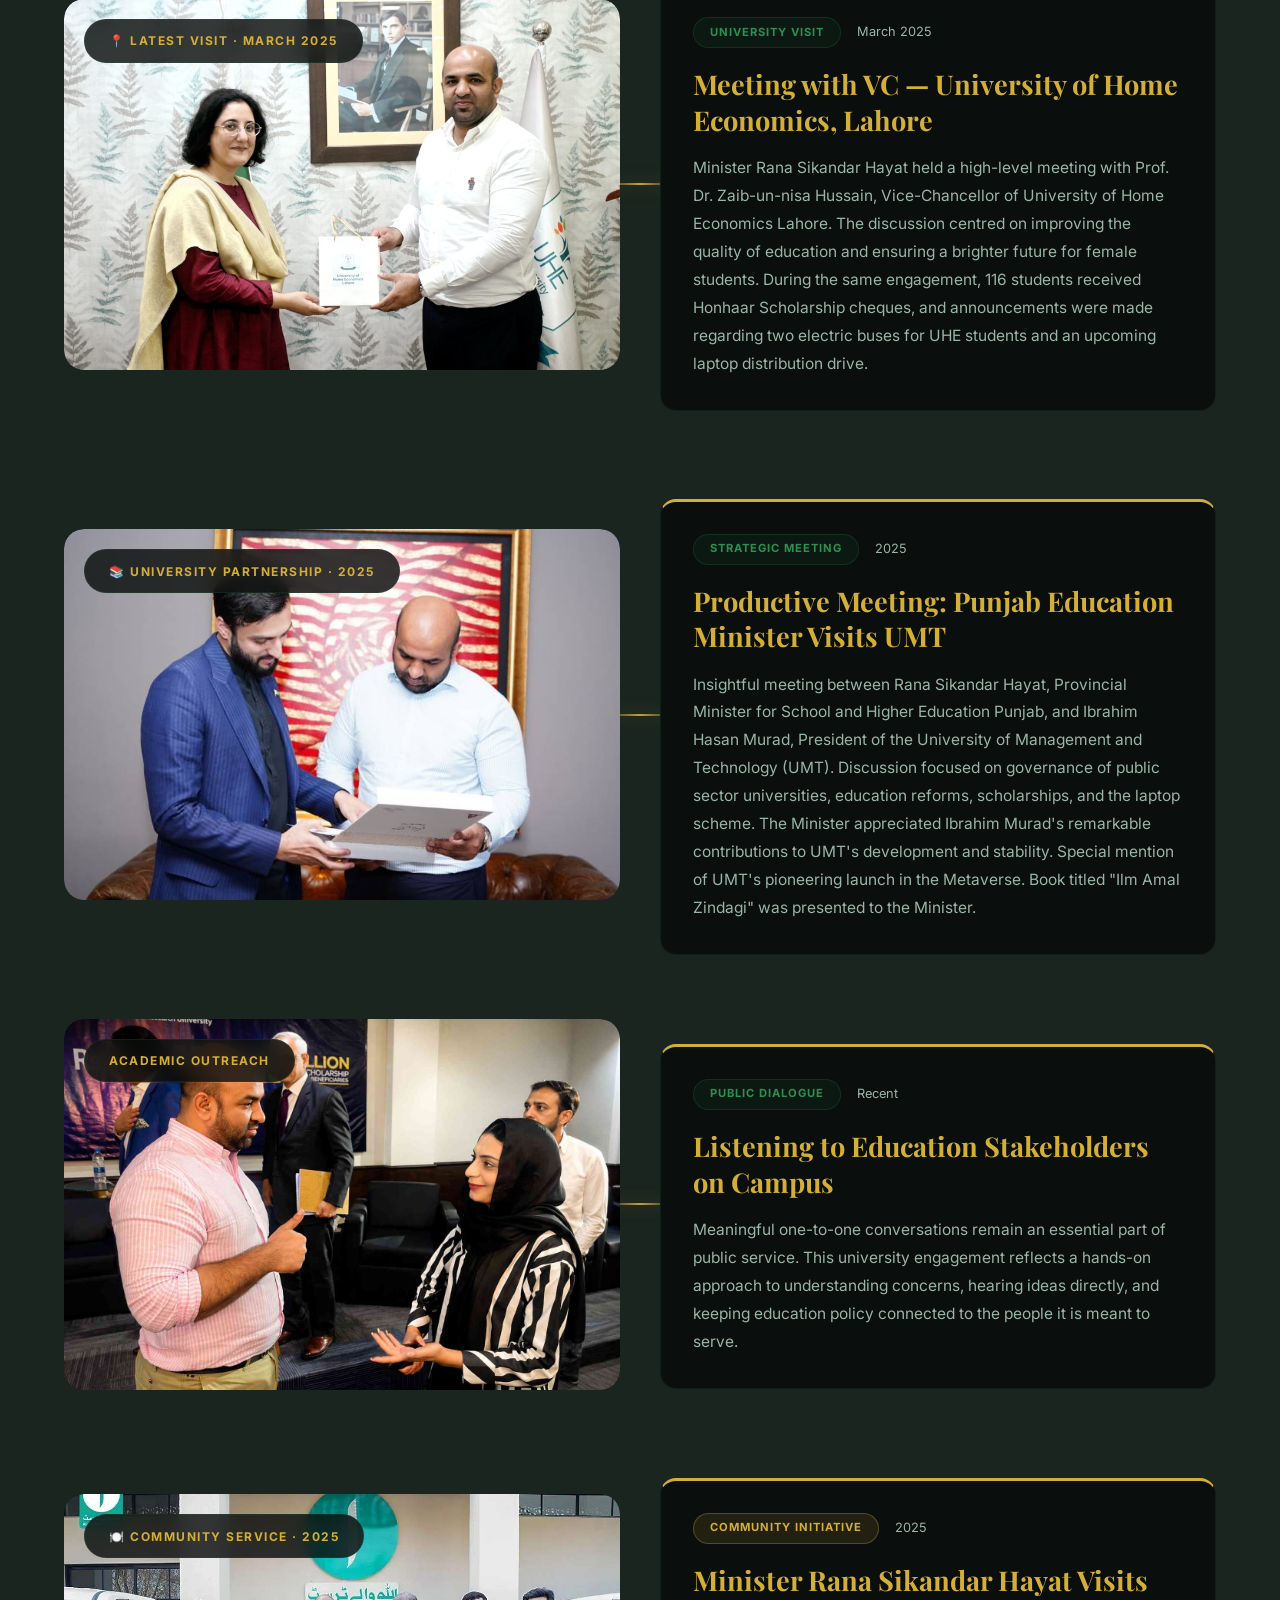
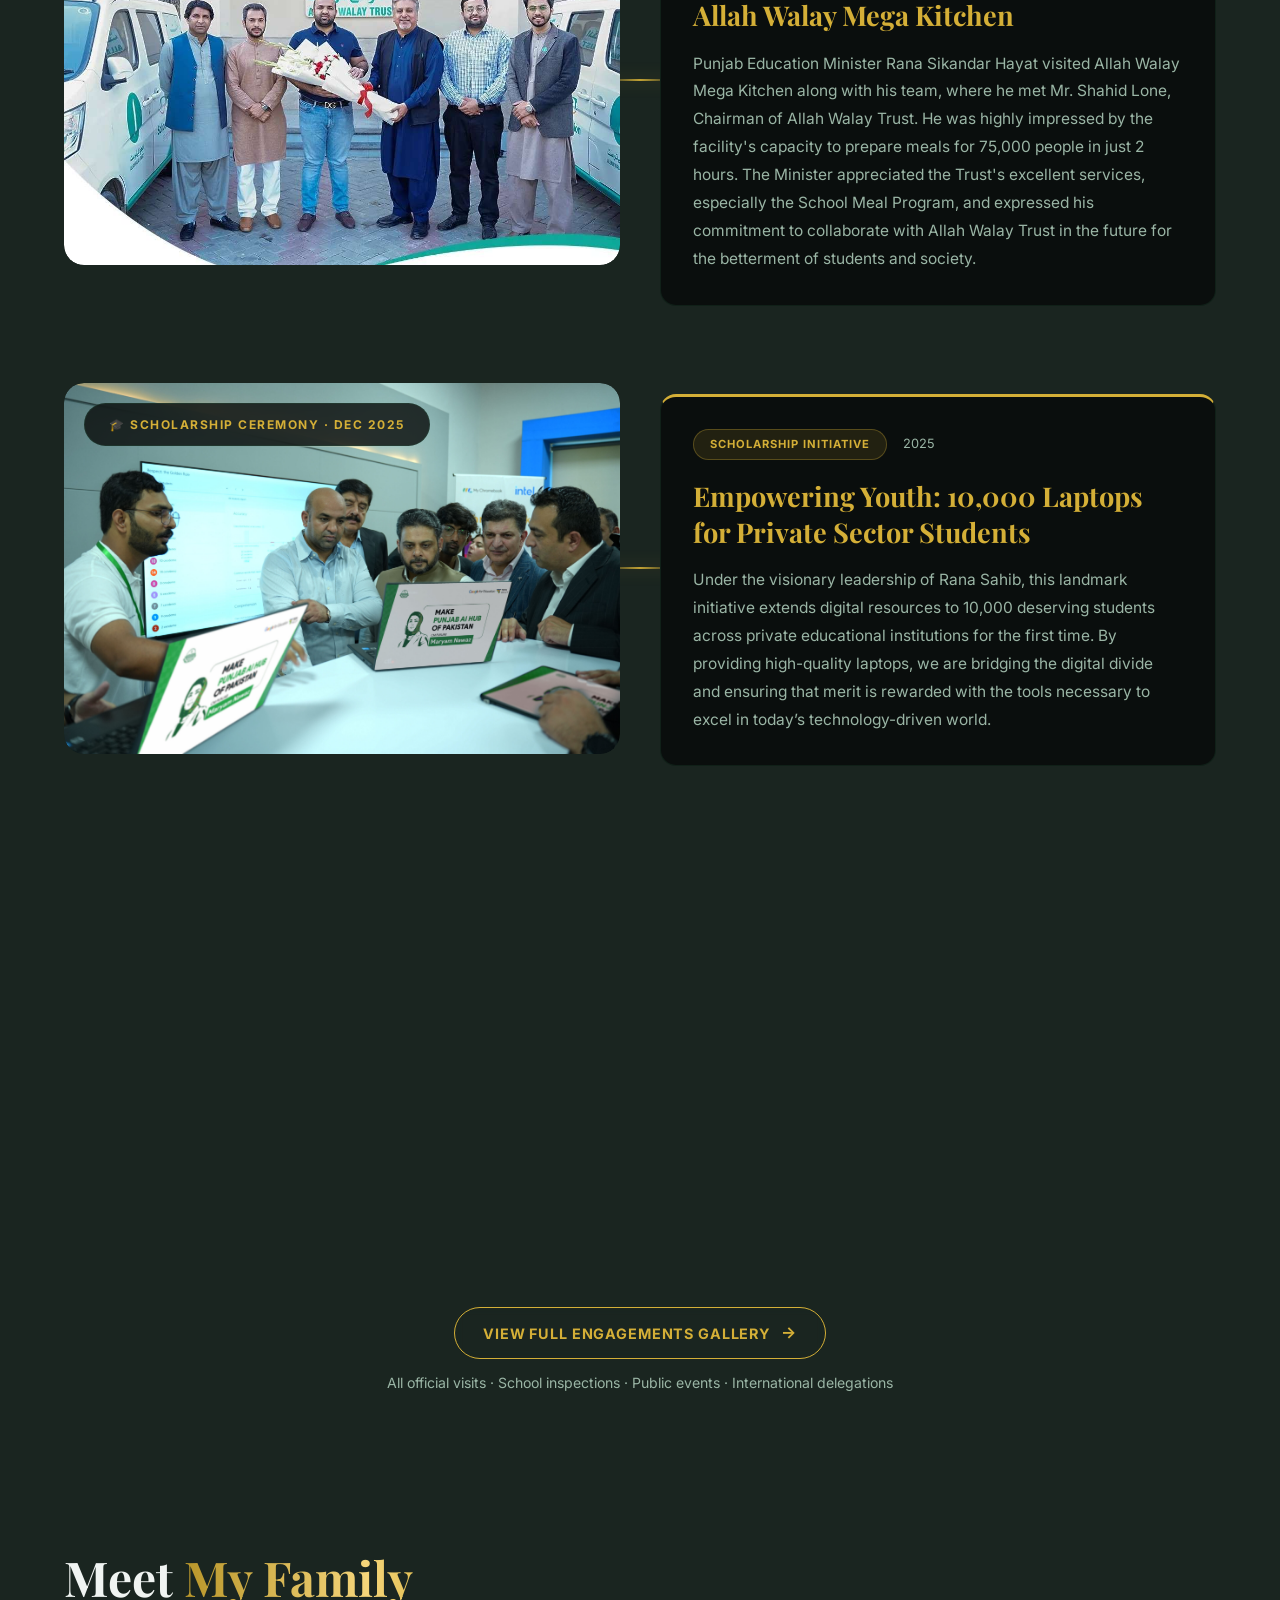
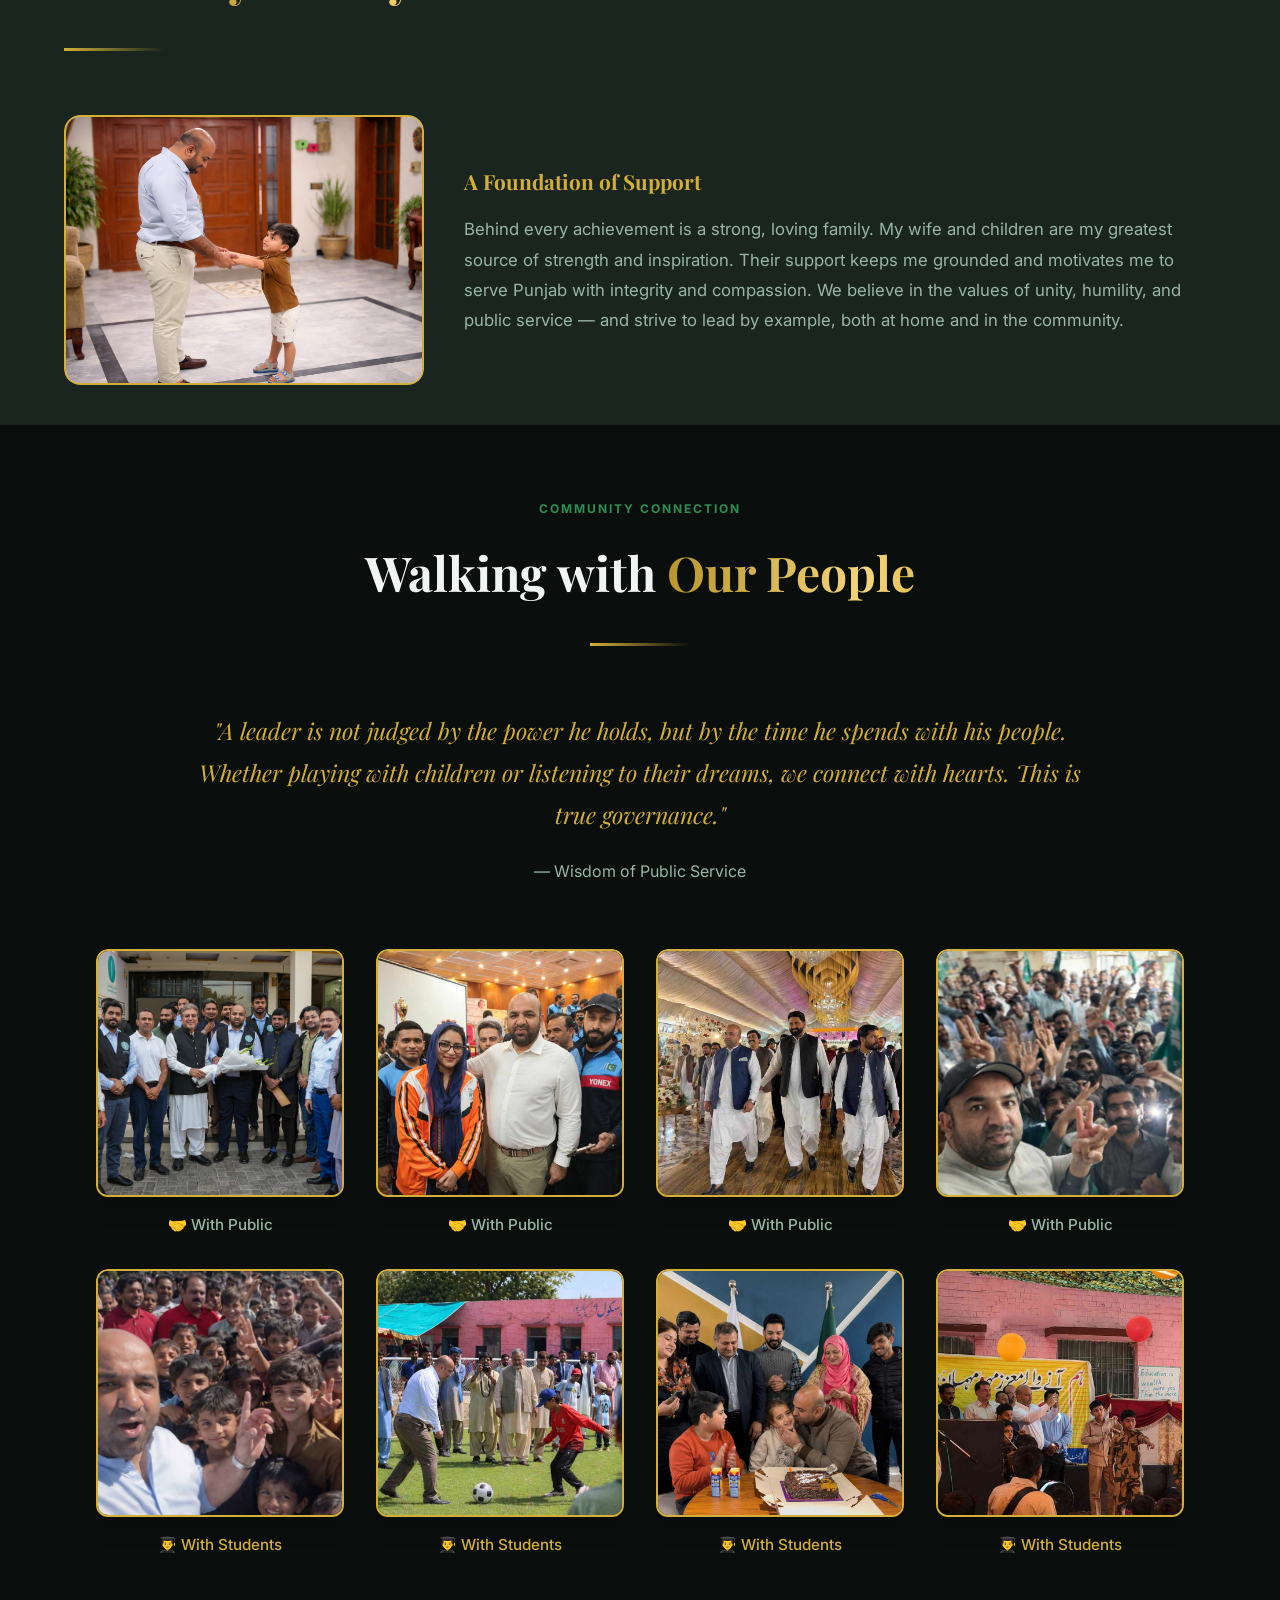
==== commit 77ddb2b7: "Update scholarship image source in index.html" ====
--- a/index.html
+++ b/index.html
@@ -314,7 +314,7 @@
       <div class="achievement-card">
         <div class="achievement-media achievement-media-placeholder">
           <img src="pics/honhar-s.png" alt="honhar scholarship">
-          <img src="pics/honhar-punjab-university.png" alt="honhar scholarship">
+          <img src="pics/honhar.png" alt="honhar scholarship">
         </div>
         <div class="achievement-year">2024</div>
         <h3>Honhaar Scholarship Program Launch</h3>
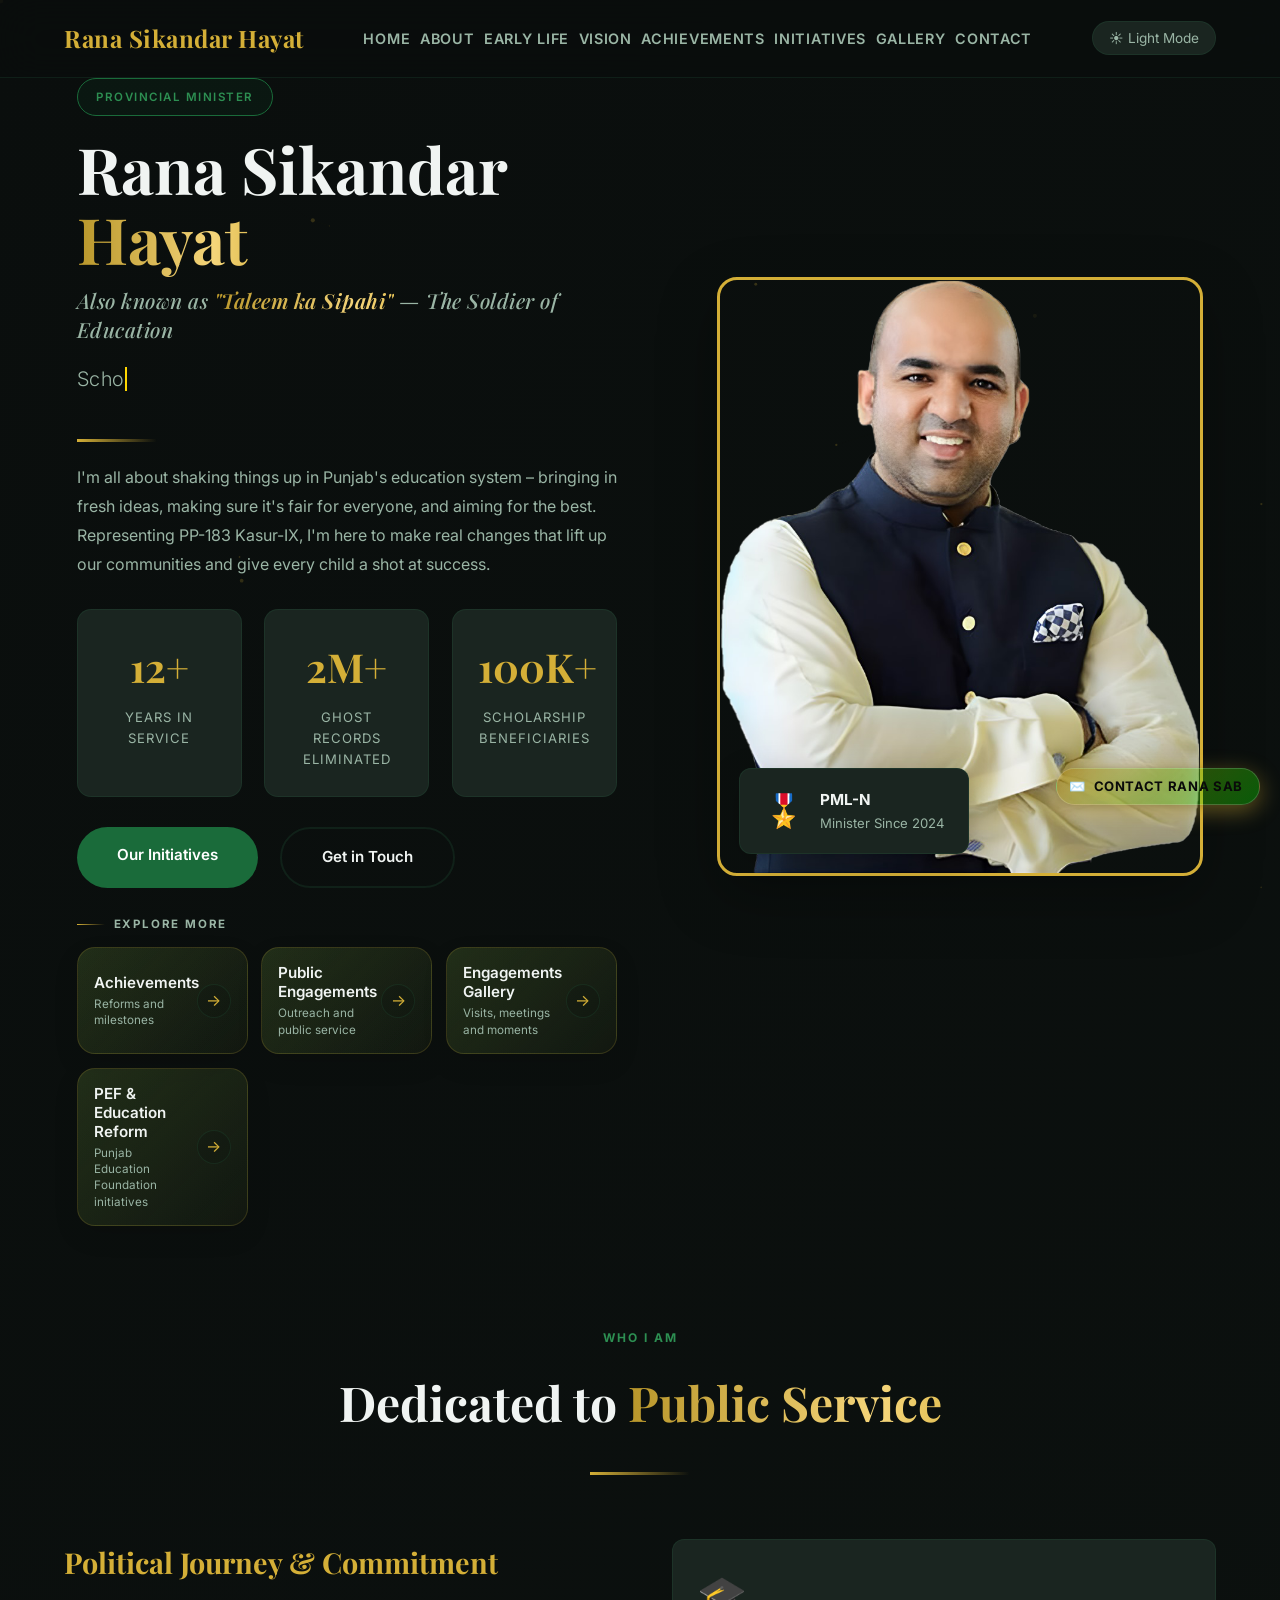
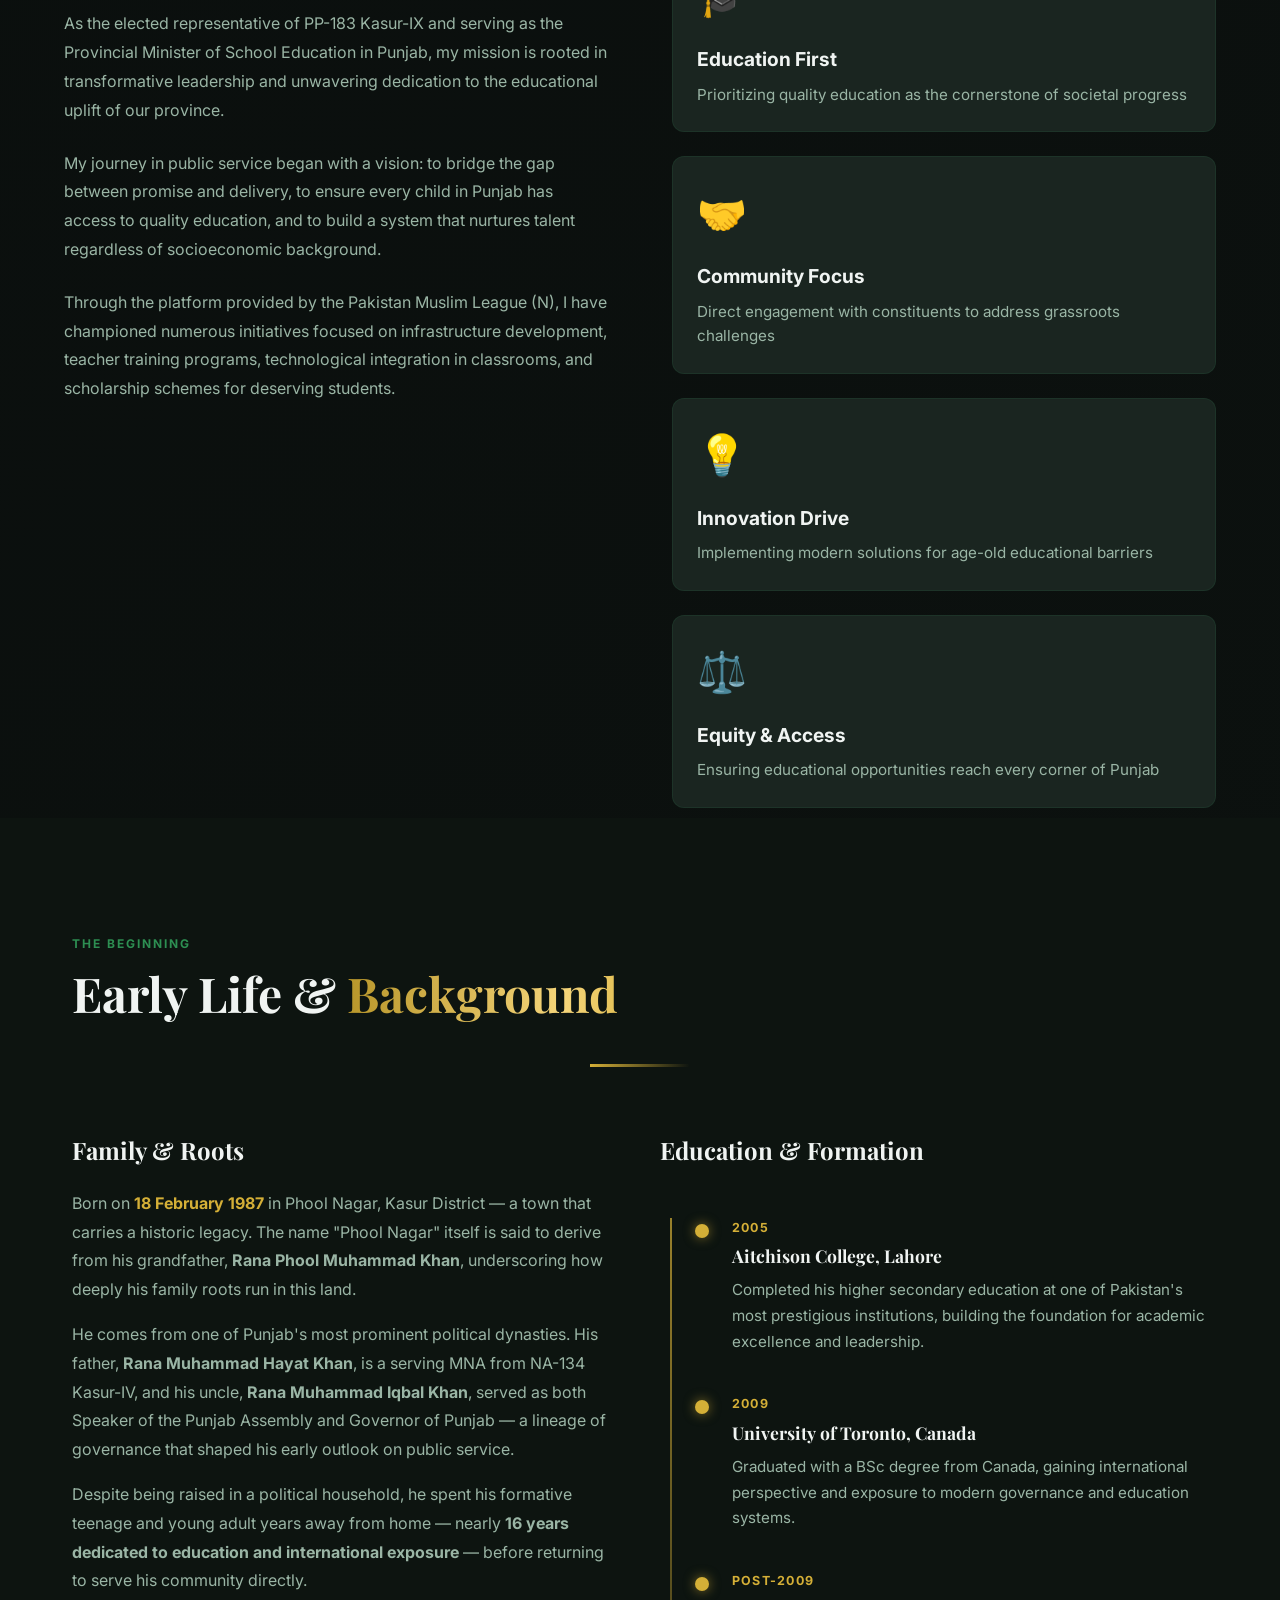
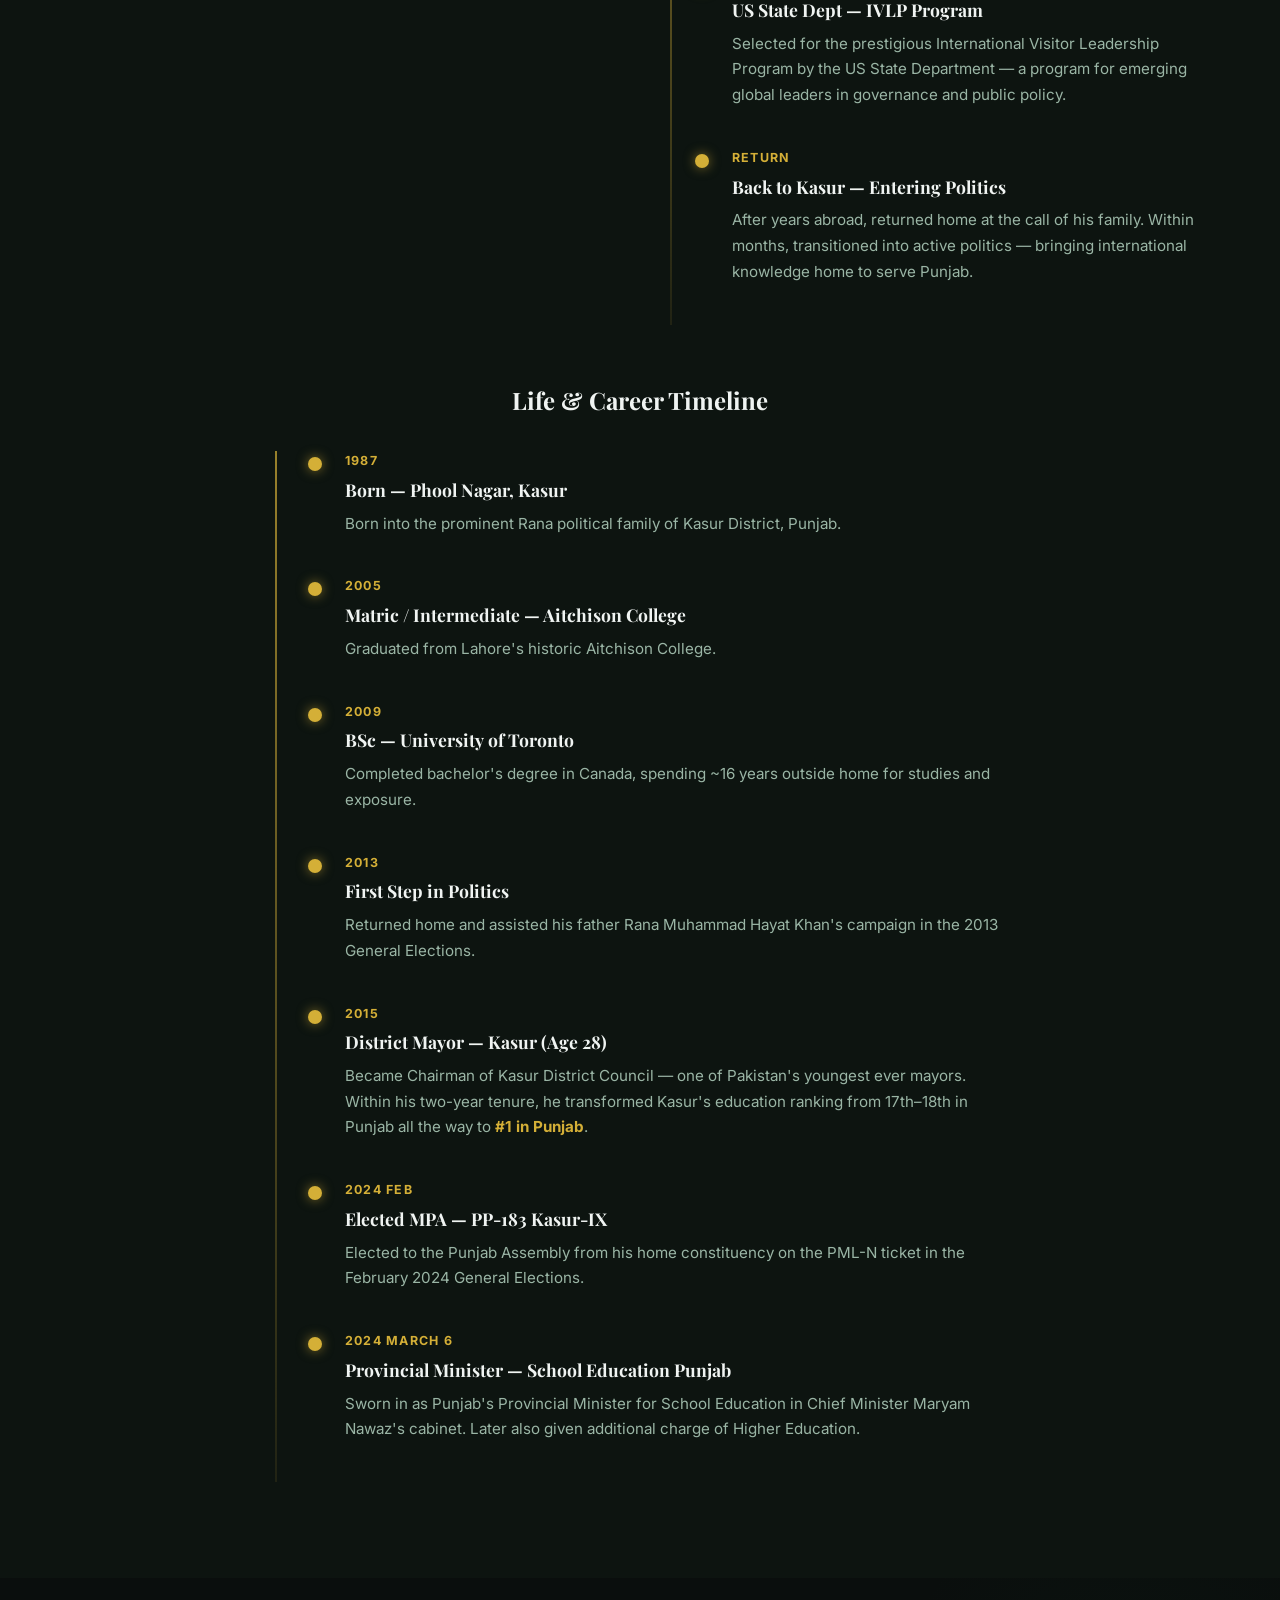
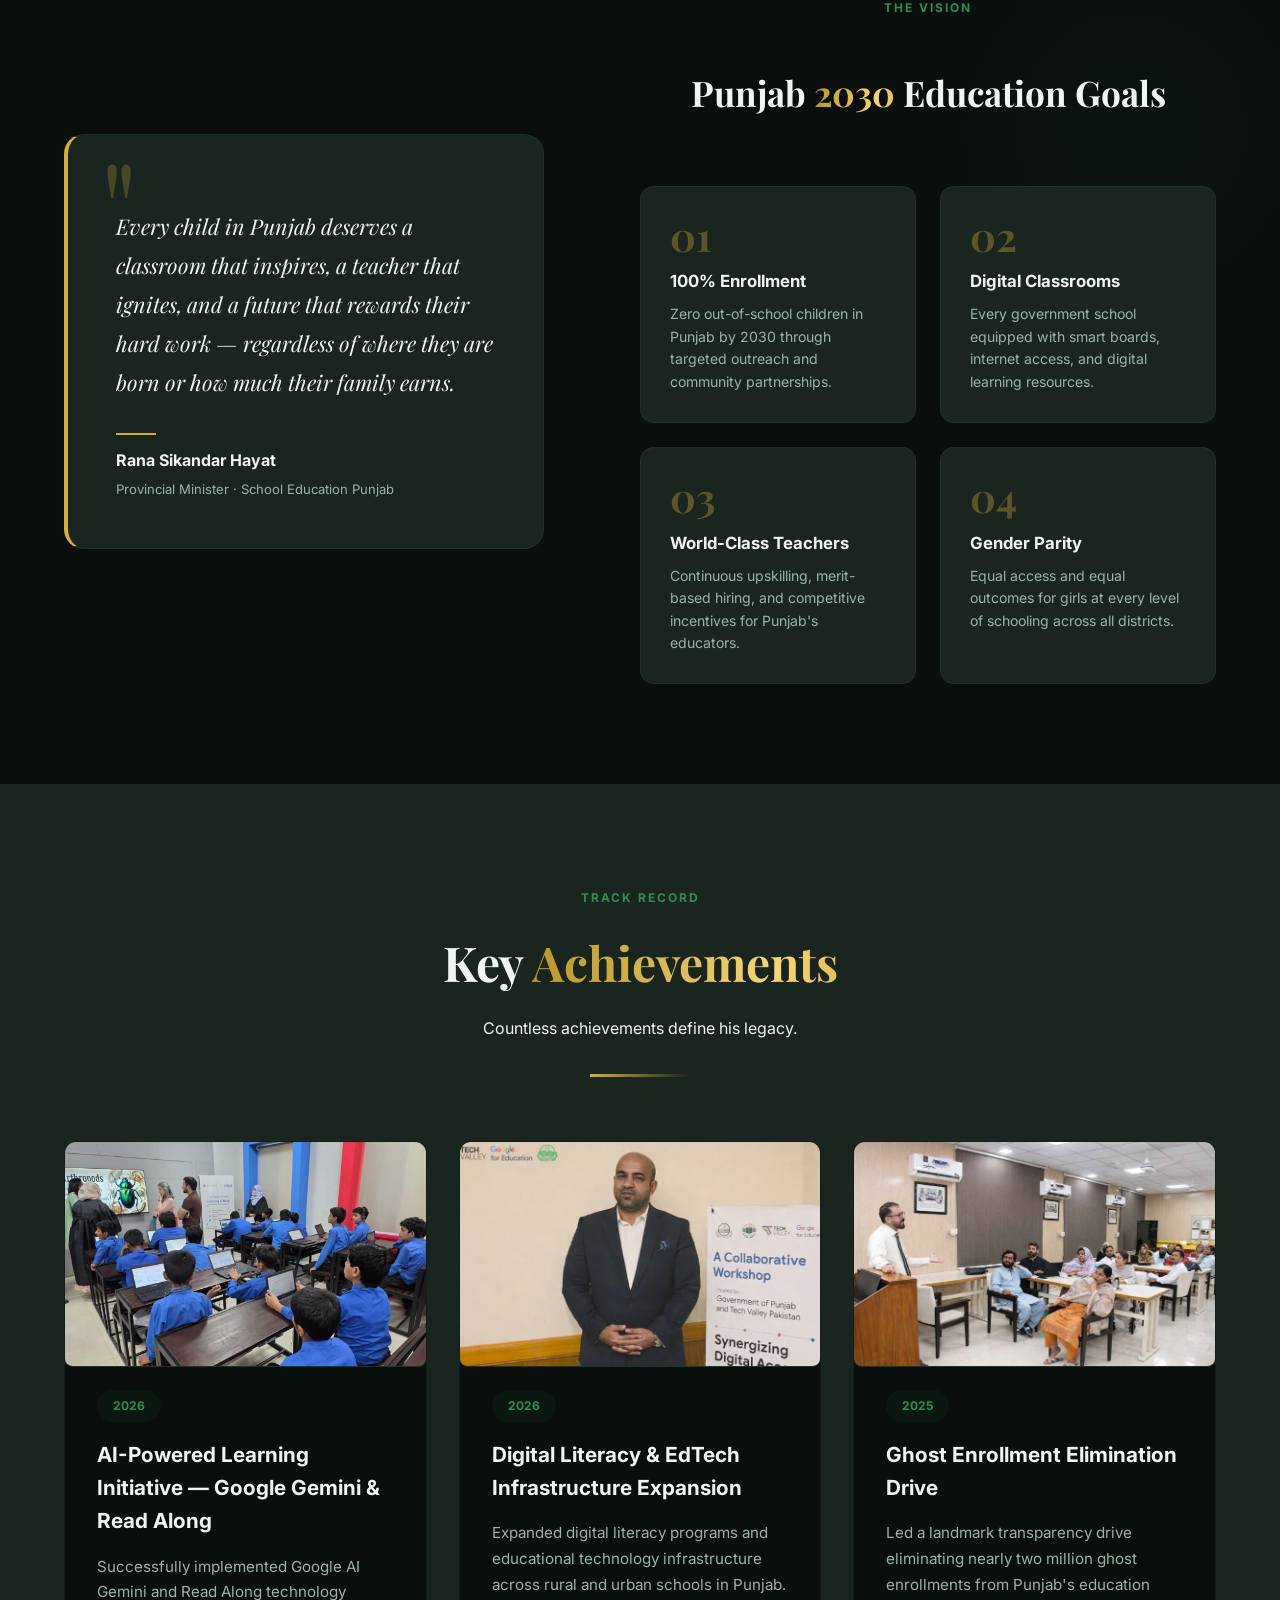
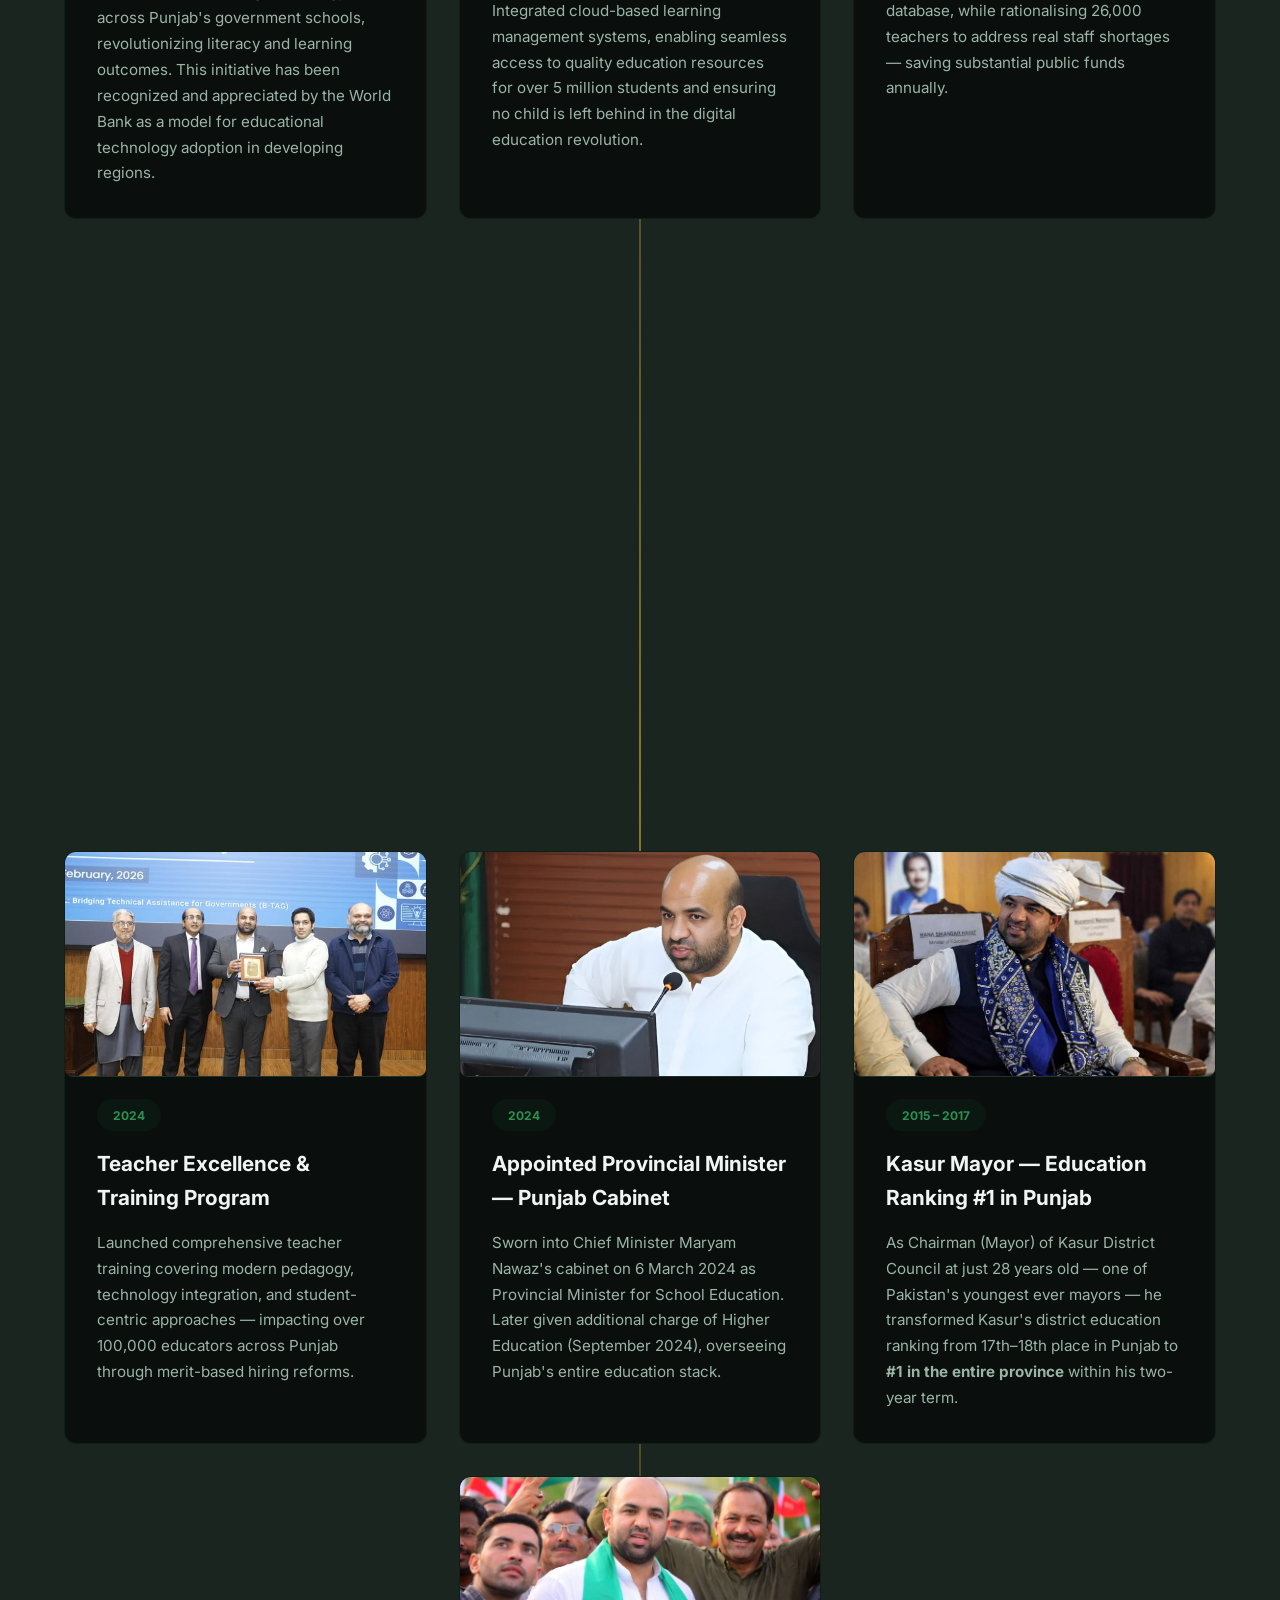
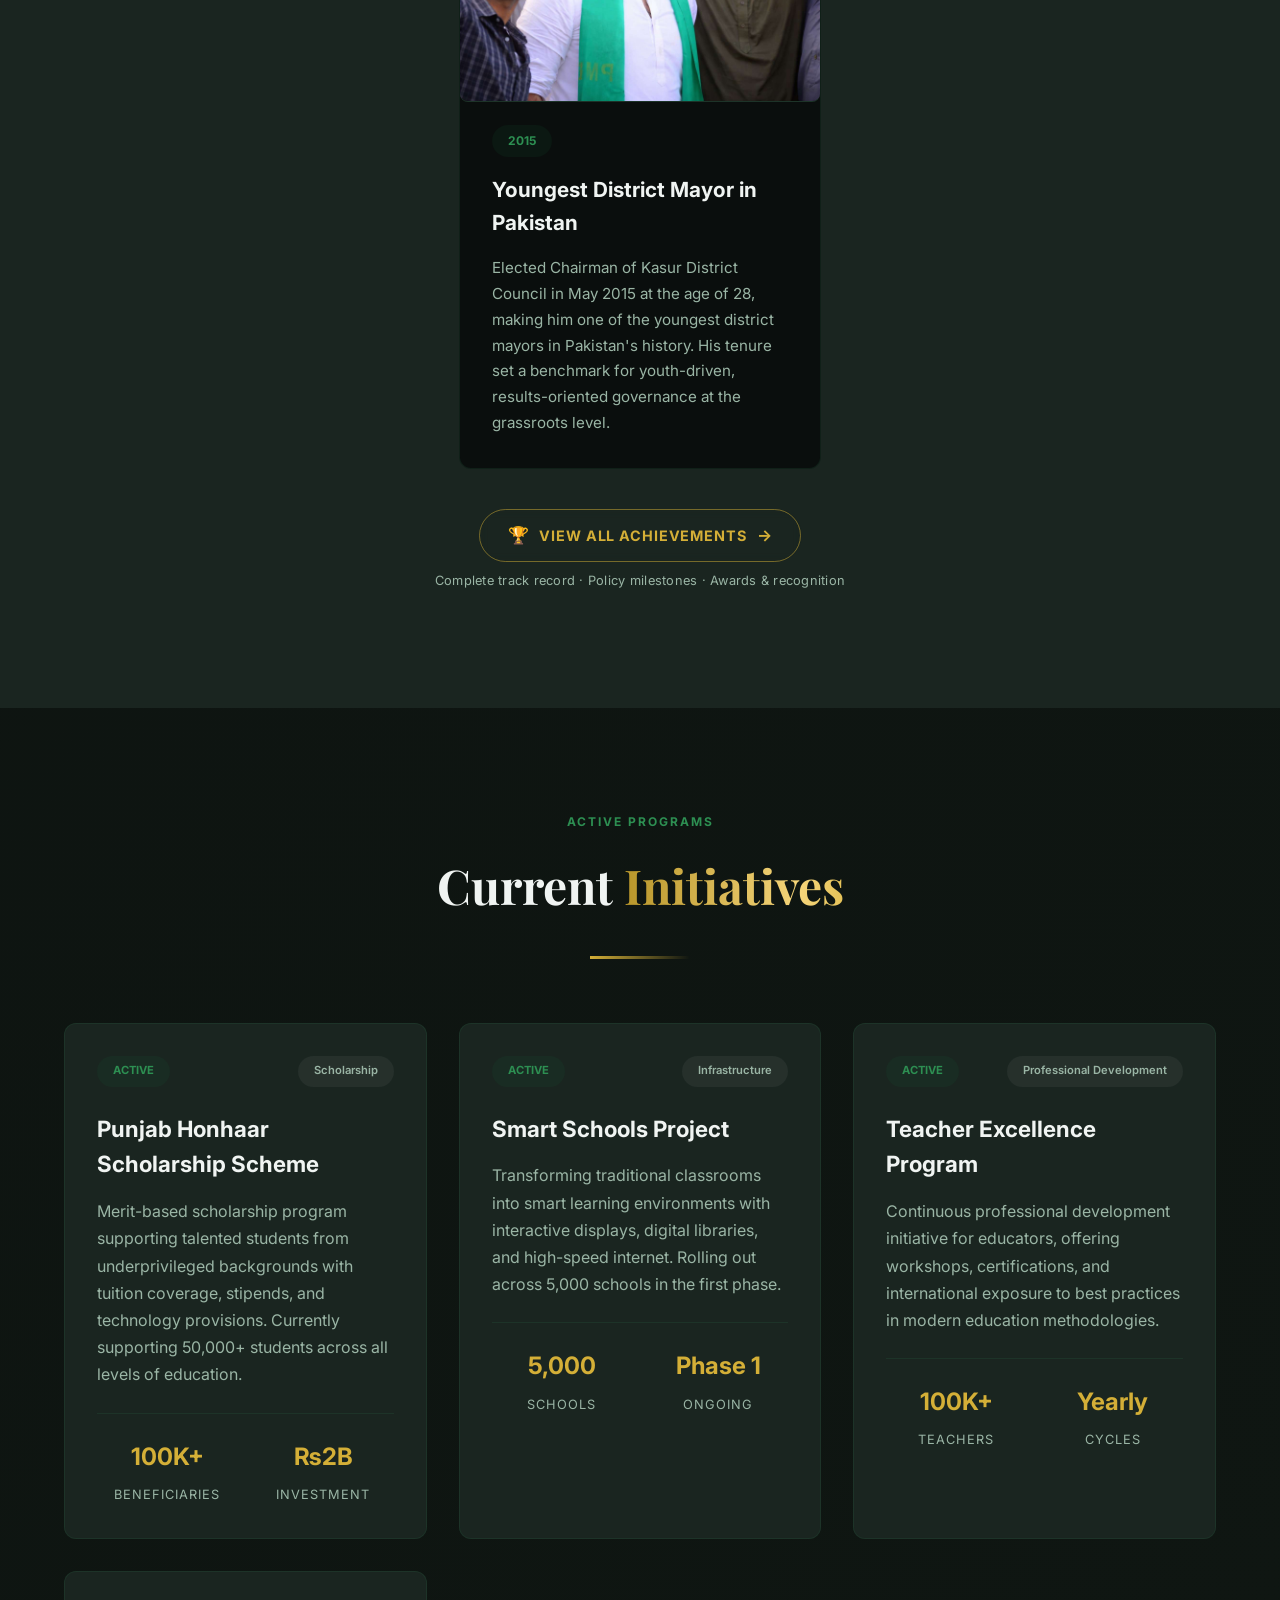
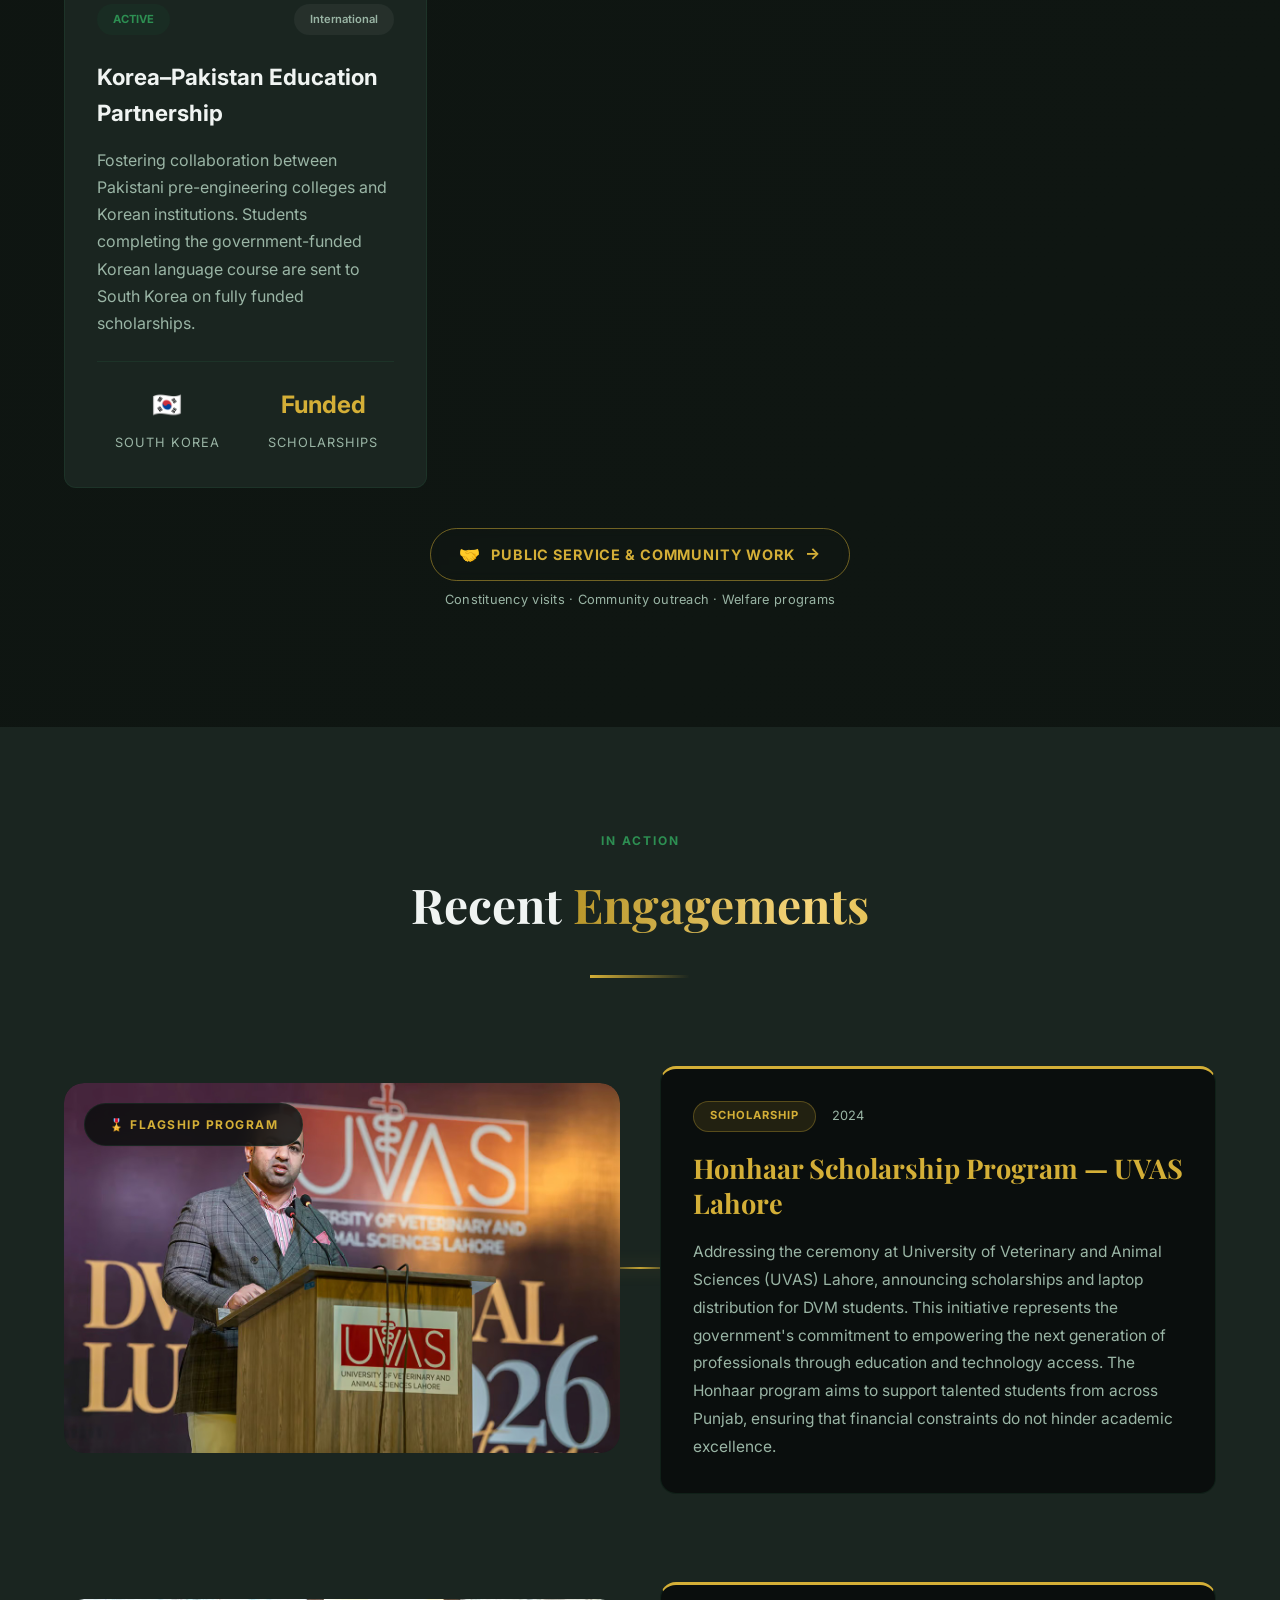
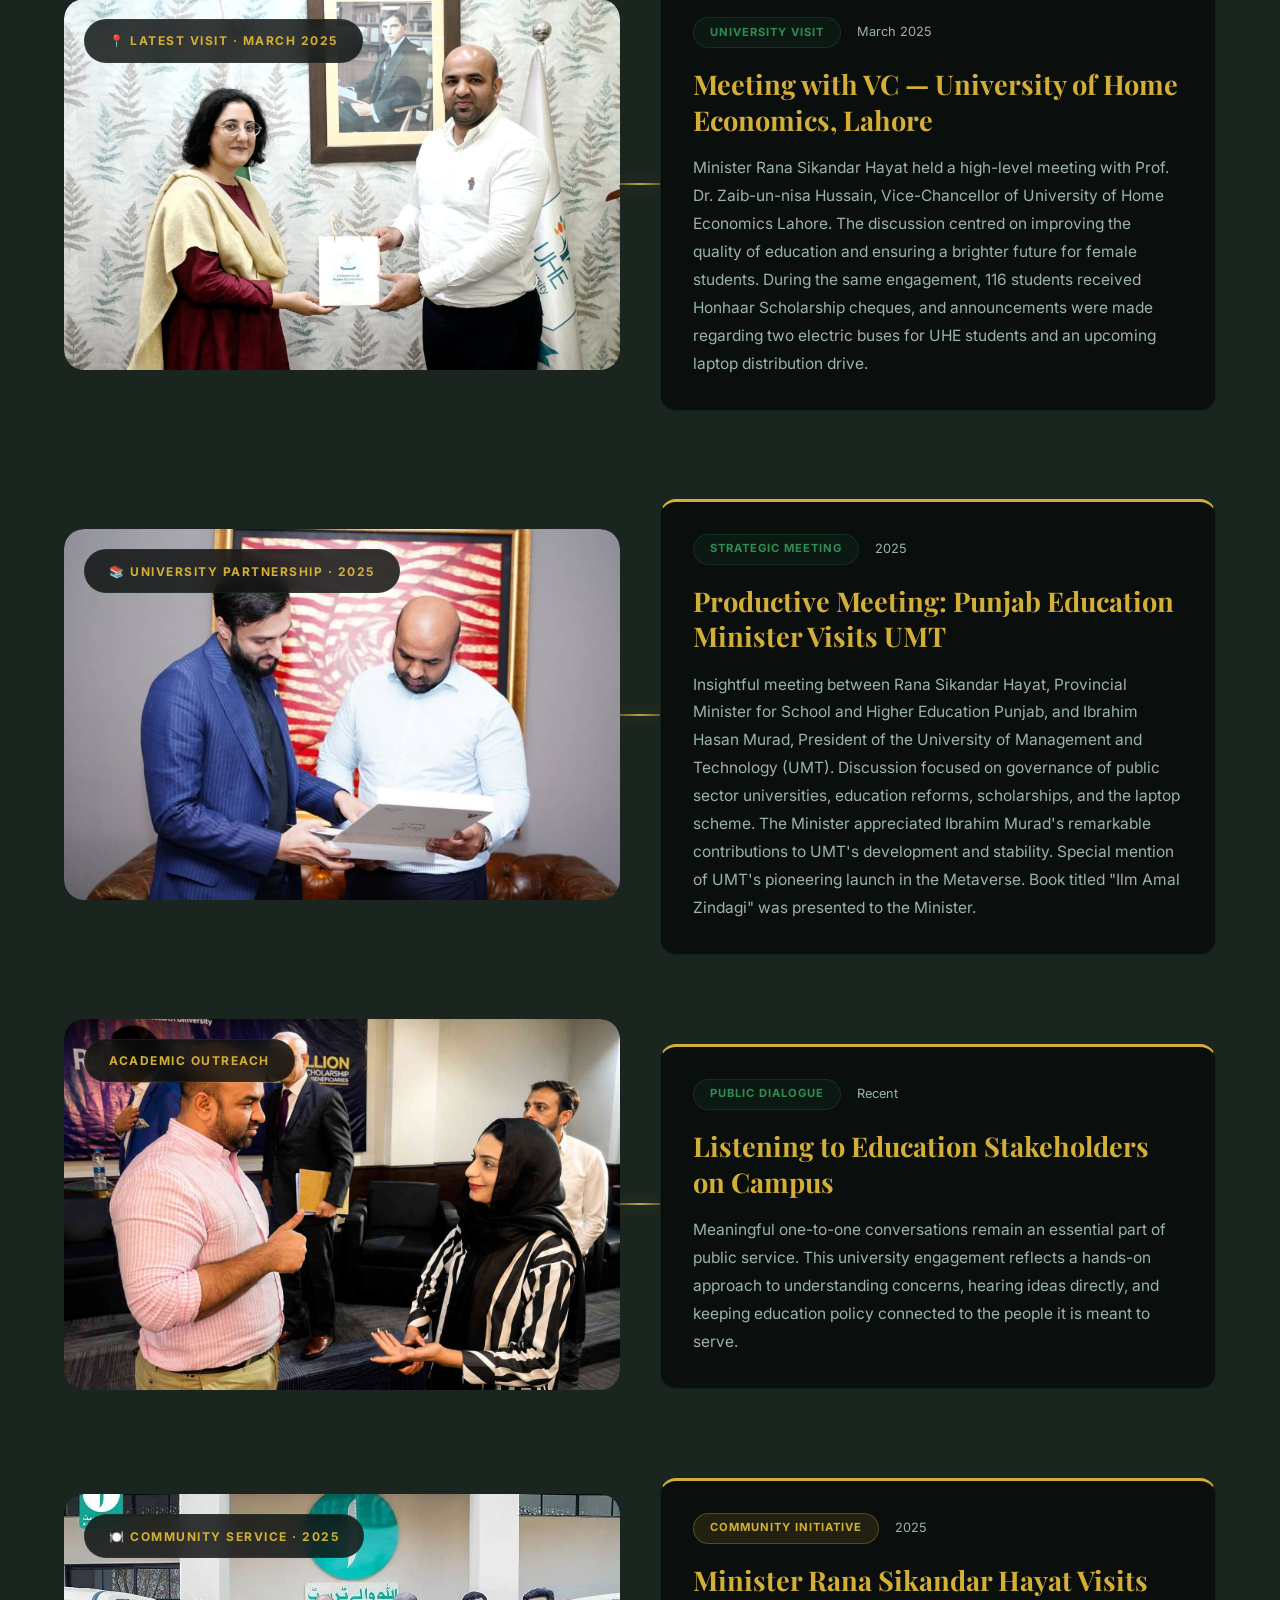
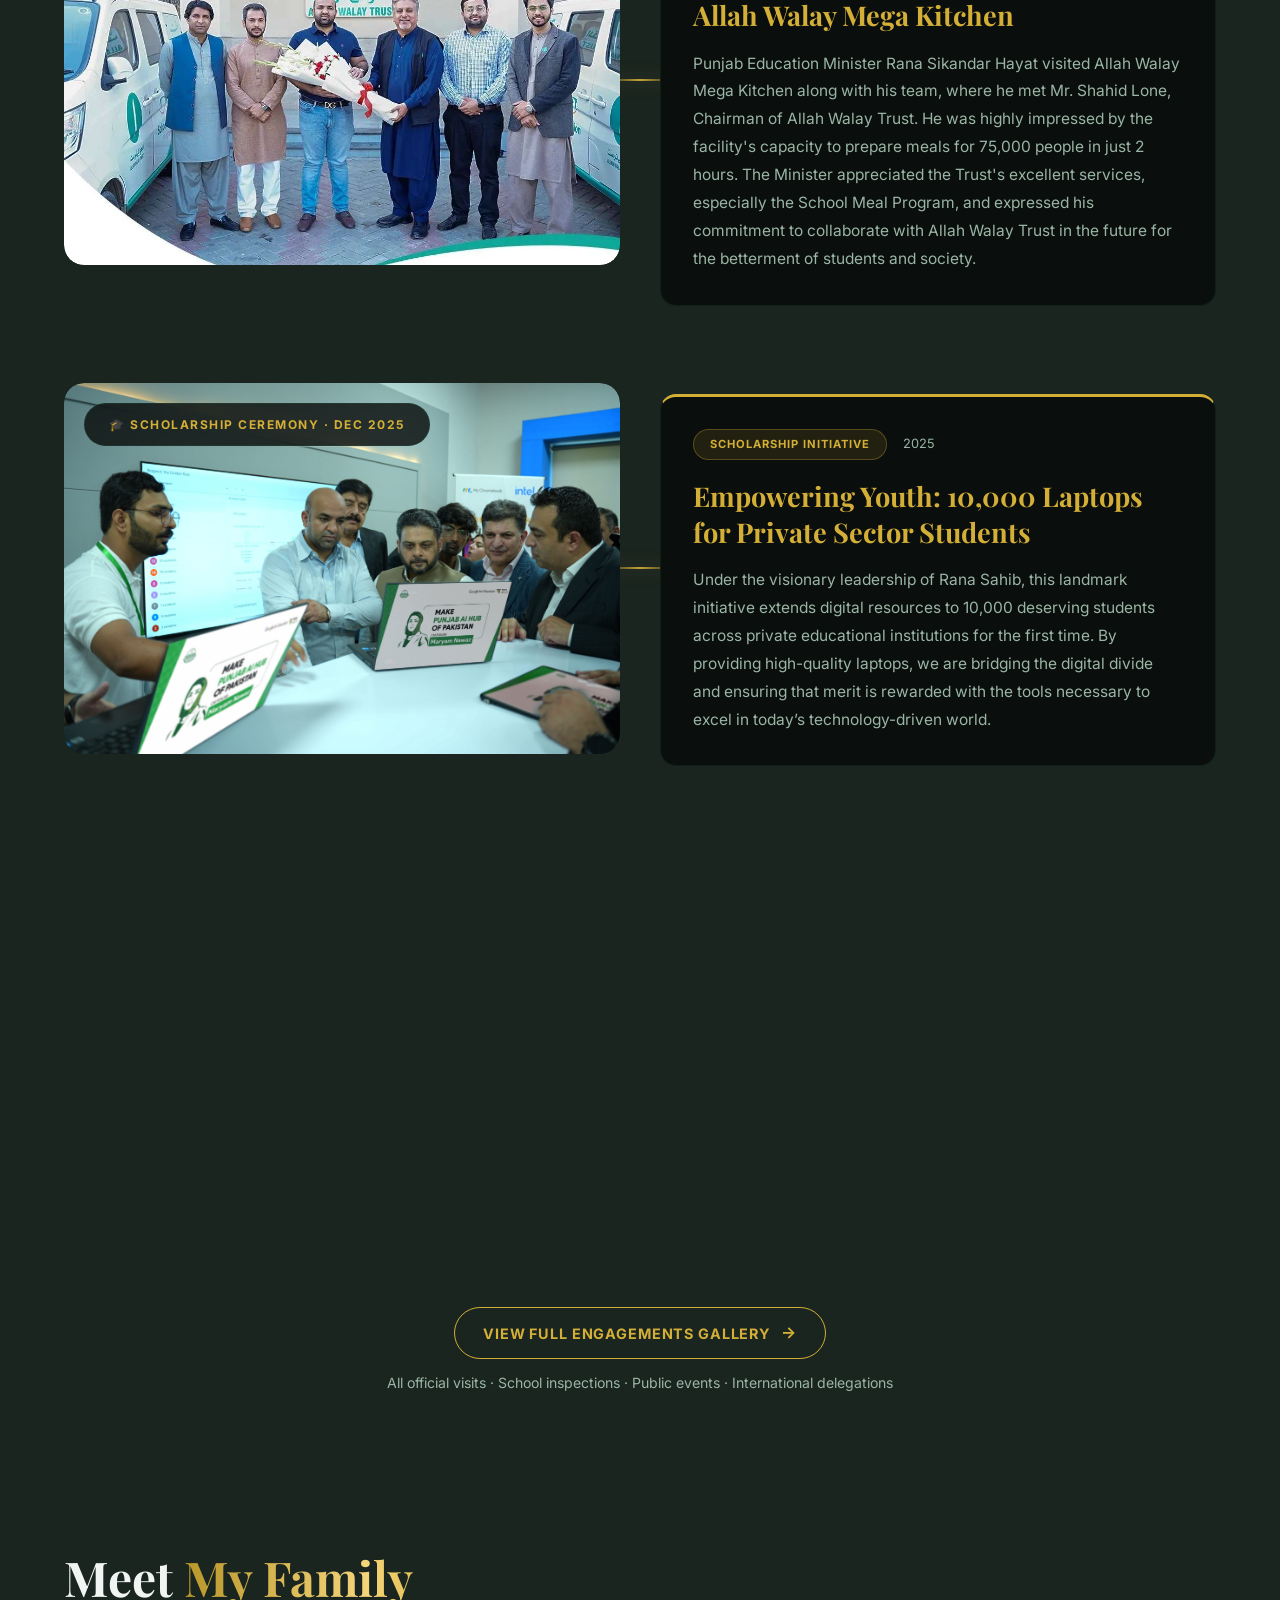
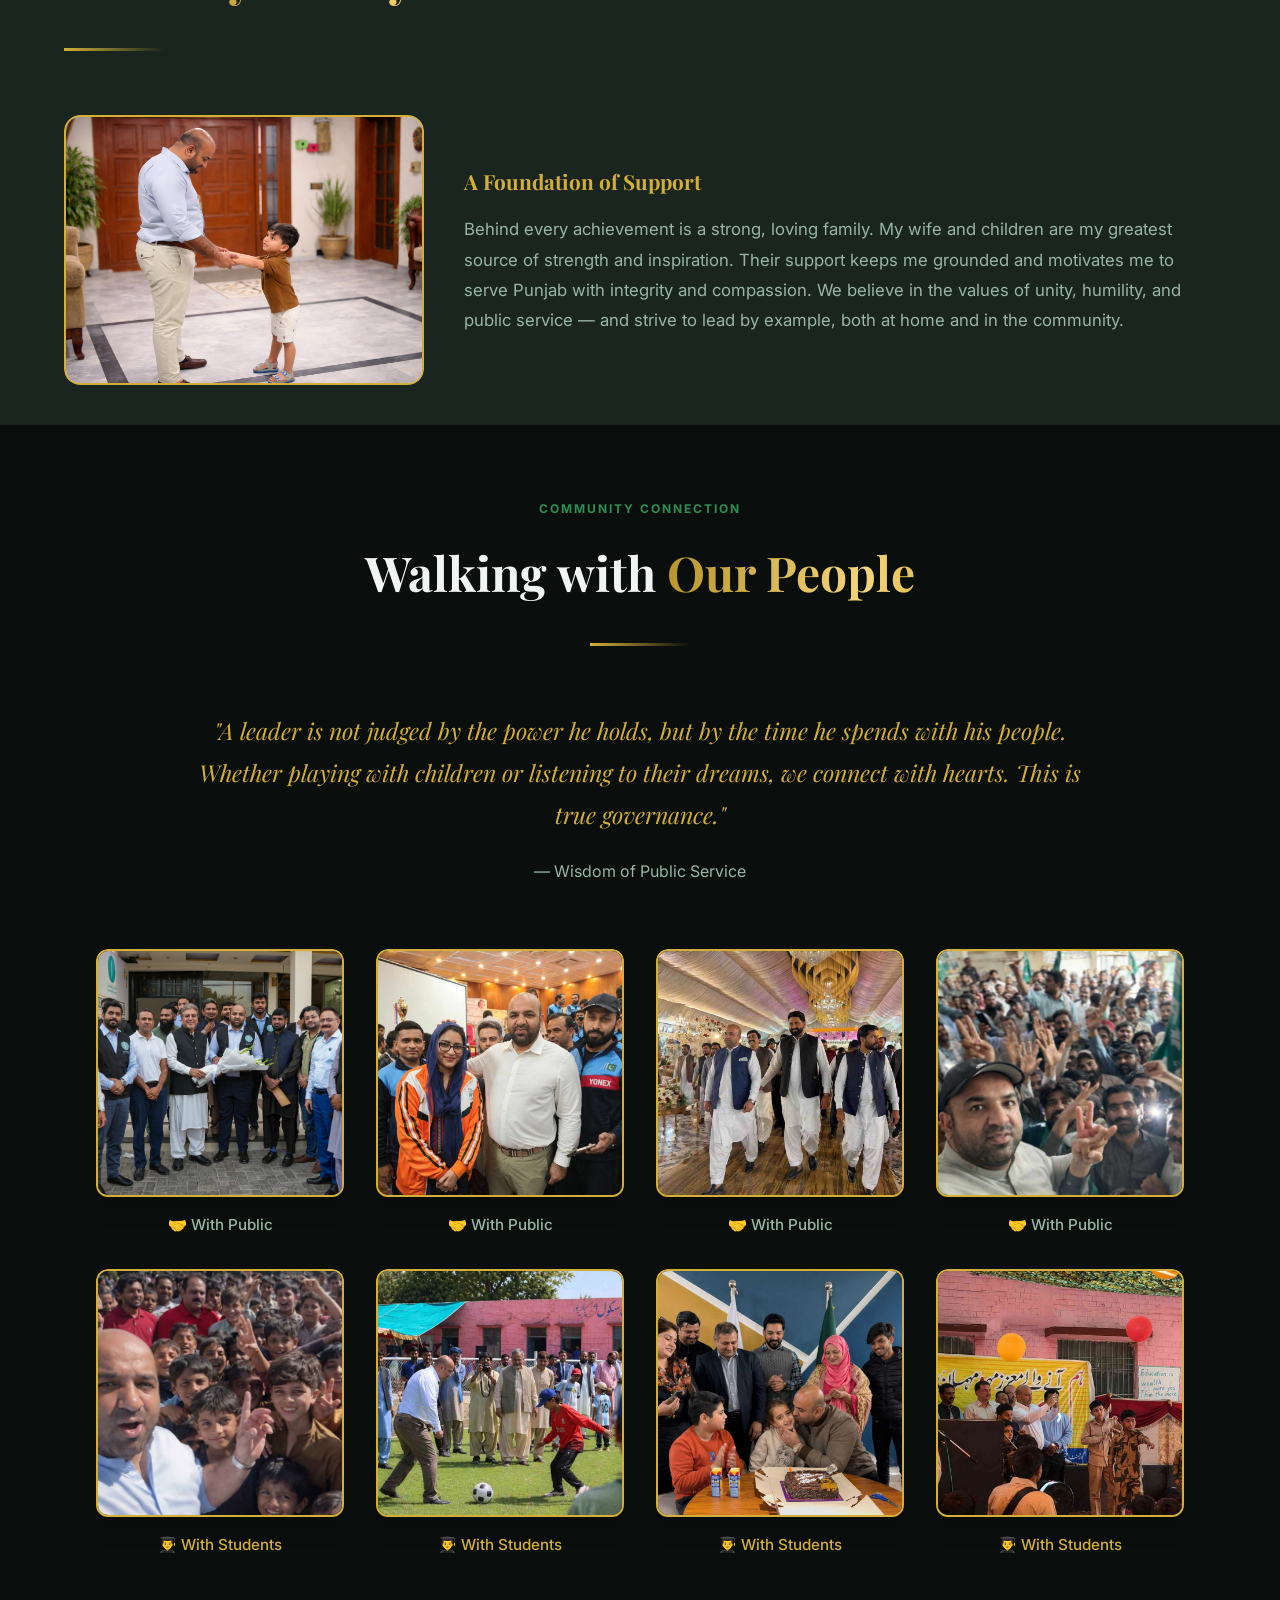
==== commit 6aa4e322: "Update scholarship info and contact form fields Updated scholarship program details and meeting year" ====
--- a/index.html
+++ b/index.html
@@ -314,7 +314,7 @@
       <div class="achievement-card">
         <div class="achievement-media achievement-media-placeholder">
           <img src="pics/honhar-s.png" alt="honhar scholarship">
-          <img src="pics/honhar.png" alt="honhar scholarship">
+          <img src="pics/honhar-punjab-university.png" alt="honhar scholarship">
         </div>
         <div class="achievement-year">2024</div>
         <h3>Honhaar Scholarship Program Launch</h3>
@@ -768,7 +768,7 @@
             <p class="fm-desc">Honored to meet <span class="fm-gold">Rana Sikandar Hayat</span> — Provincial Minister of School Education, Punjab — at his ministerial office. An inspiring conversation on the future of education in Pakistan.</p>
             <div class="fm-meta">
               <span class="fm-tag">🏢 Lahore, Punjab</span>
-              <span class="fm-tag">📅 2026</span>
+              <span class="fm-tag">📅 2025</span>
               <span class="fm-tag">🎓 Education Ministry</span>
             </div>
           </div>
@@ -858,6 +858,11 @@
               </div>
 
               <div class="form-group">
+                <label>Your Phone Number (optional)</label>
+                <input type="tel" name="phone" placeholder="Enter your phone number">
+              </div>
+
+              <div class="form-group">
                 <label>Your Message</label>
                 <textarea name="message" rows="6" placeholder="Write your message, concern, or suggestion here..." required></textarea>
               </div>
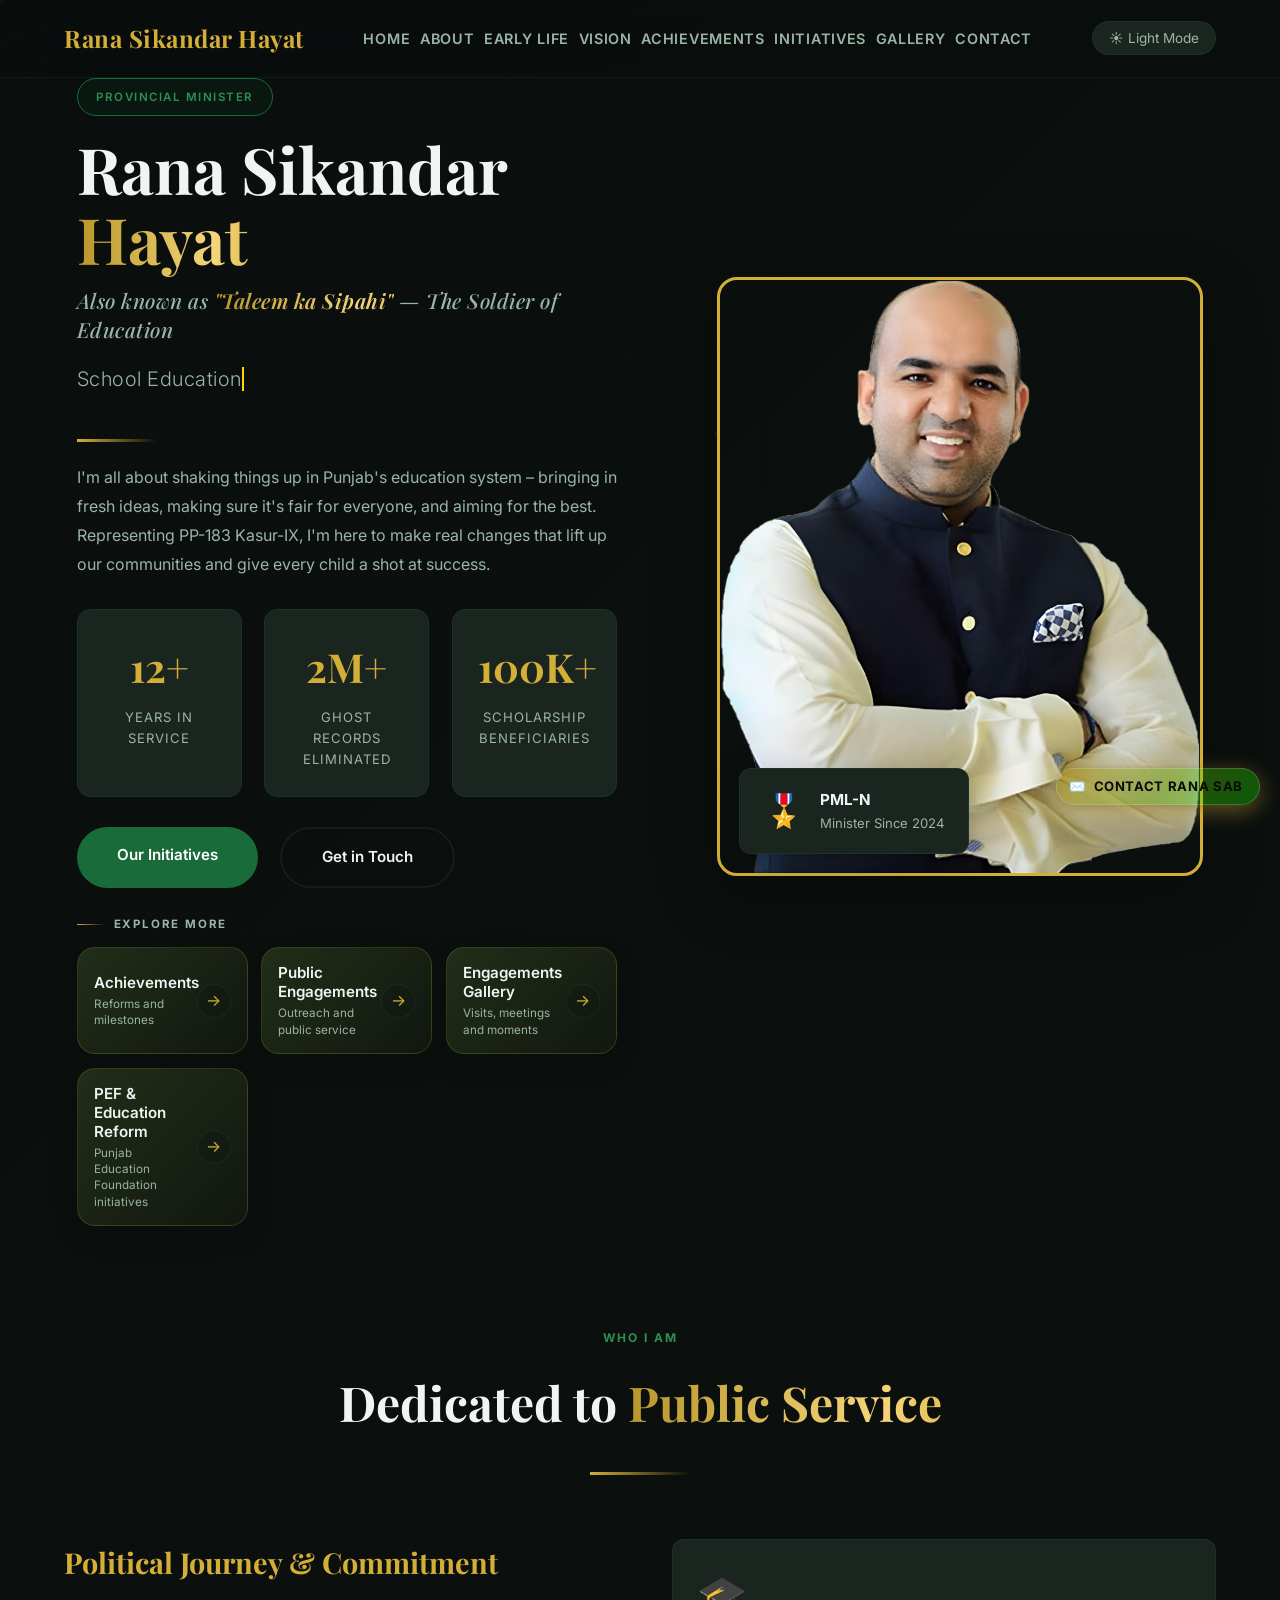
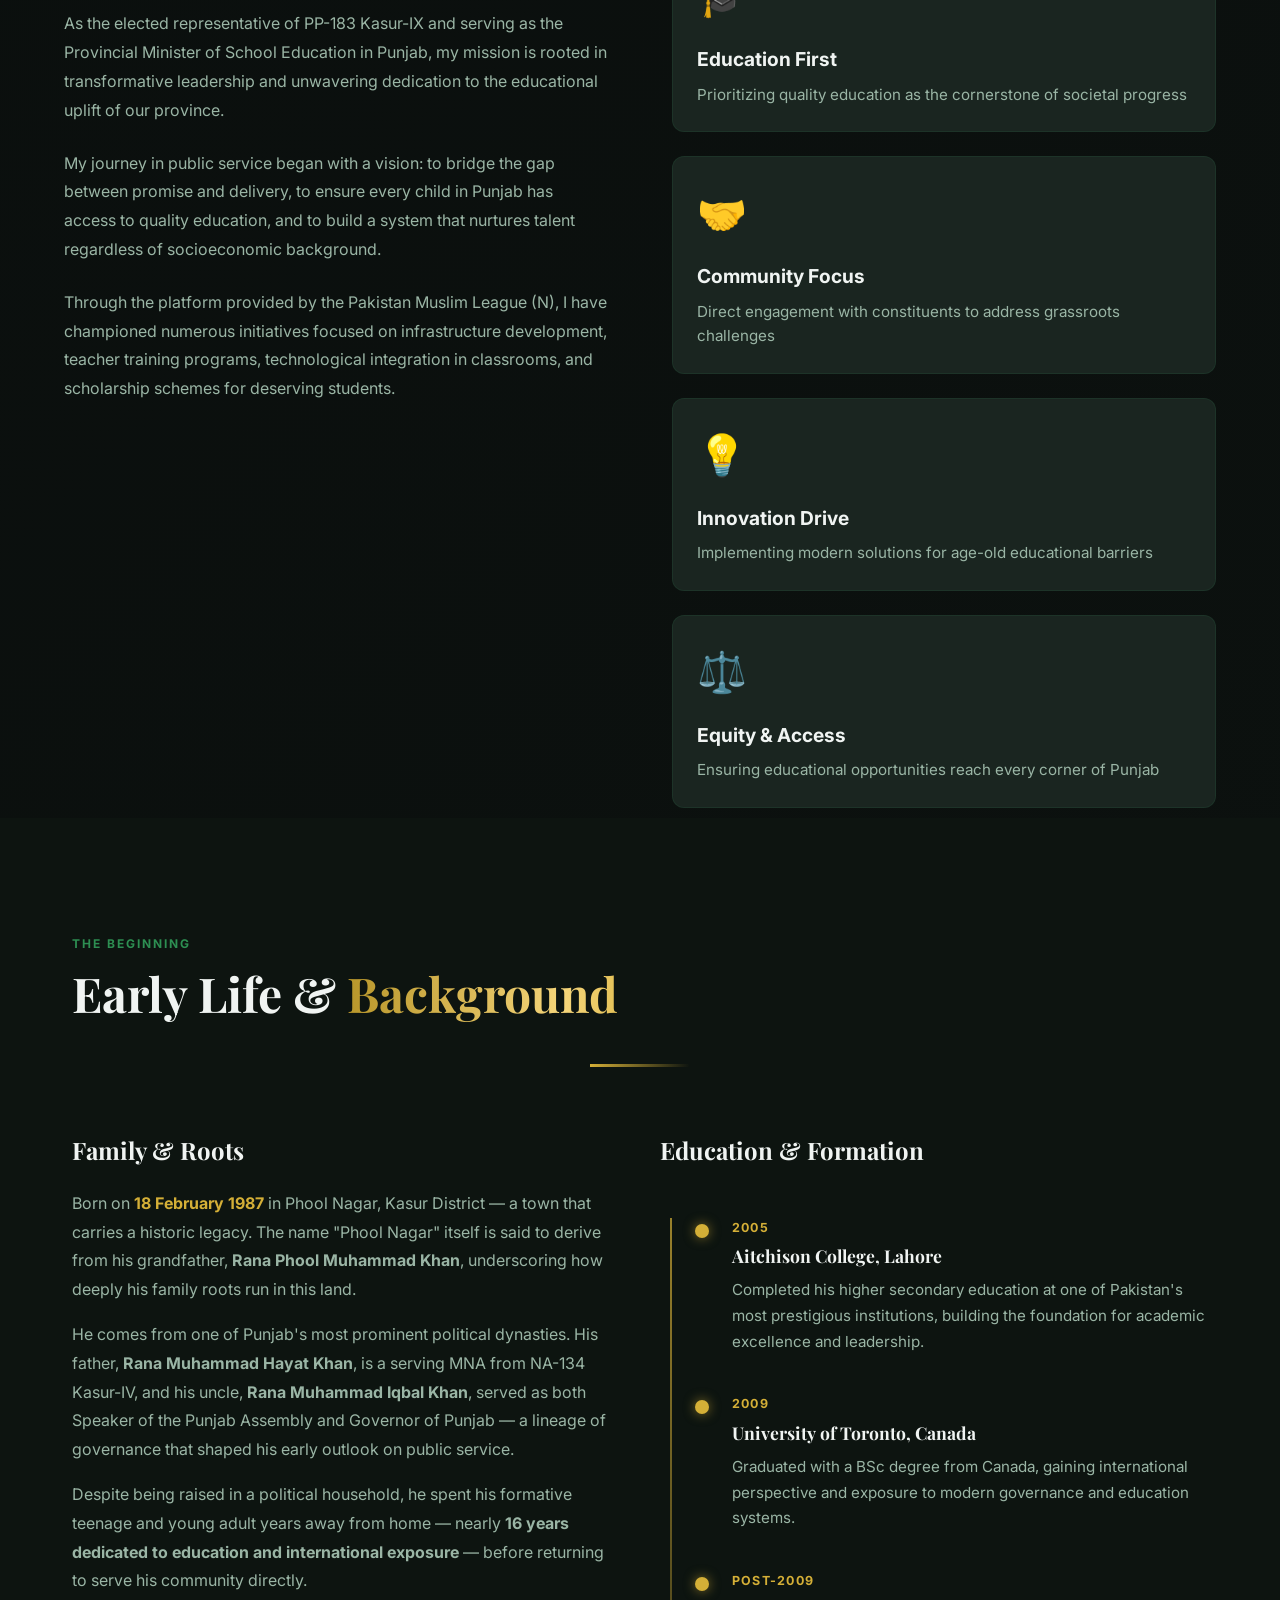
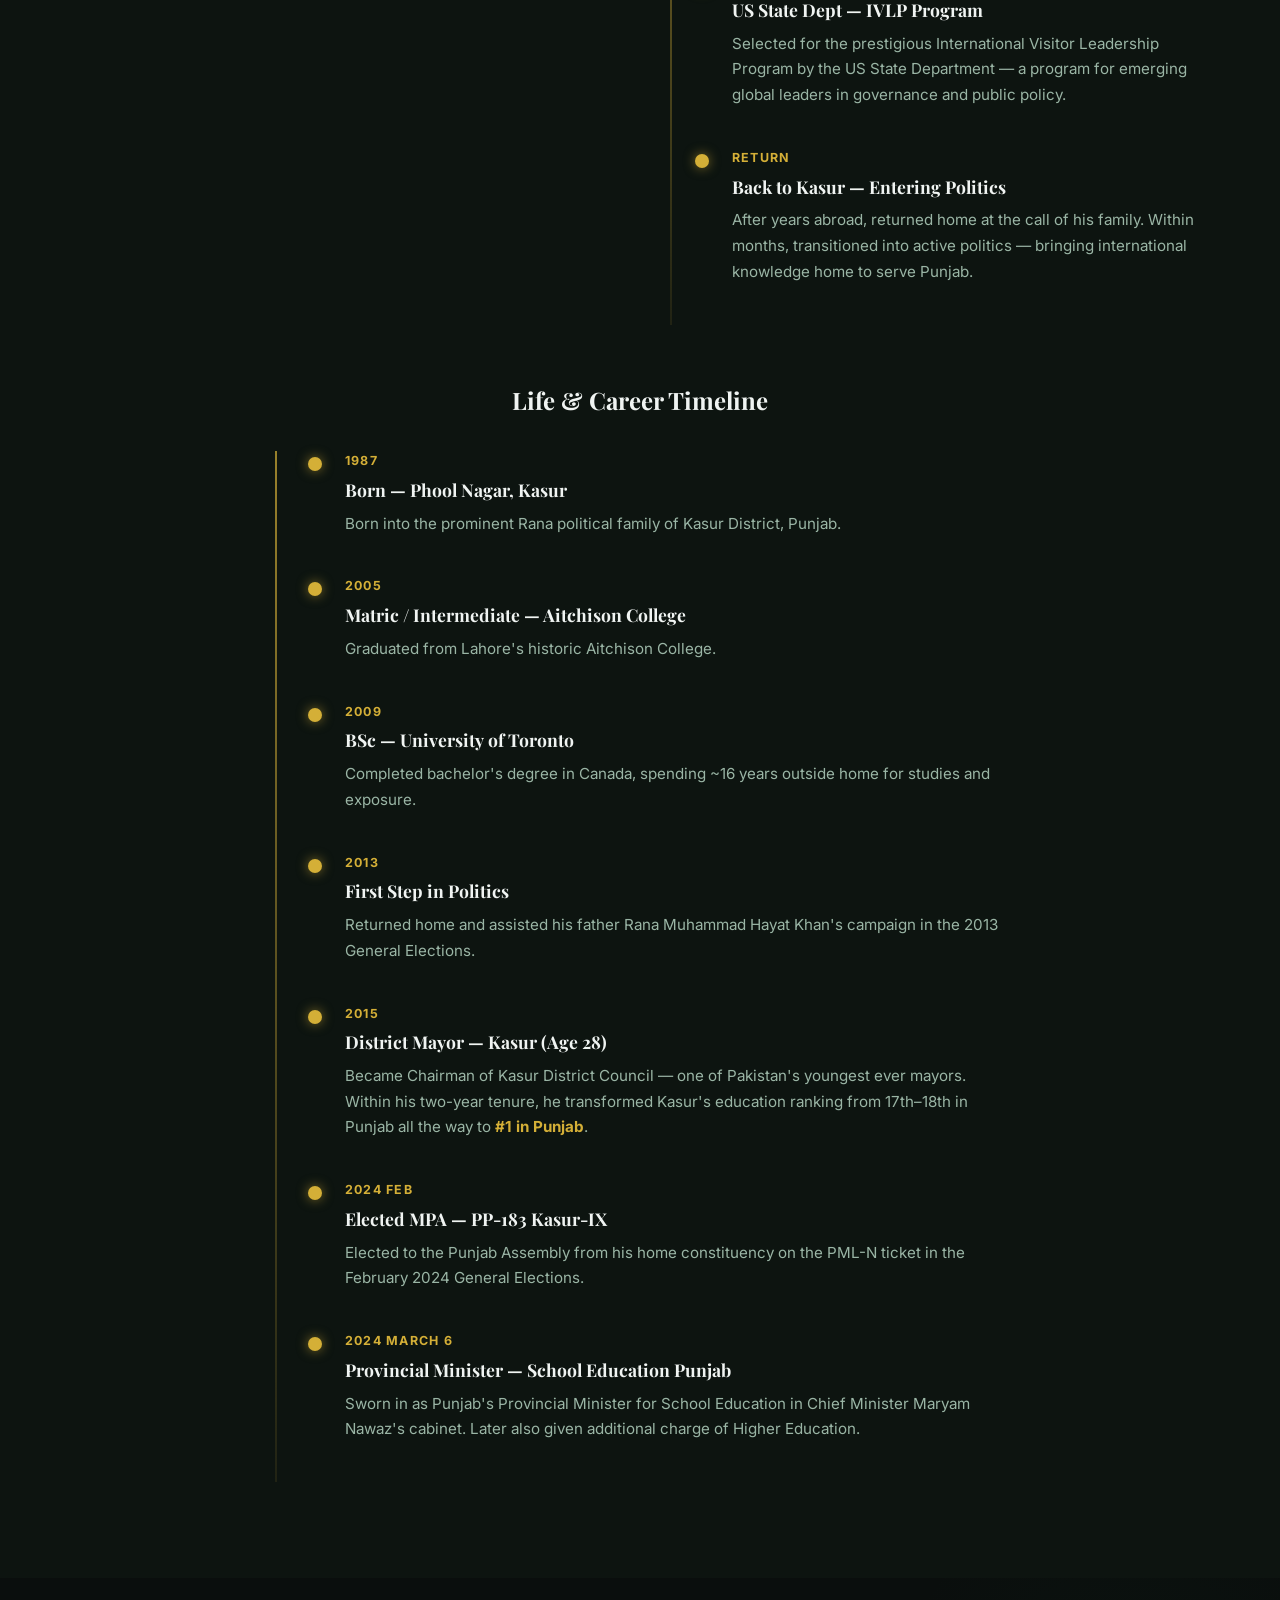
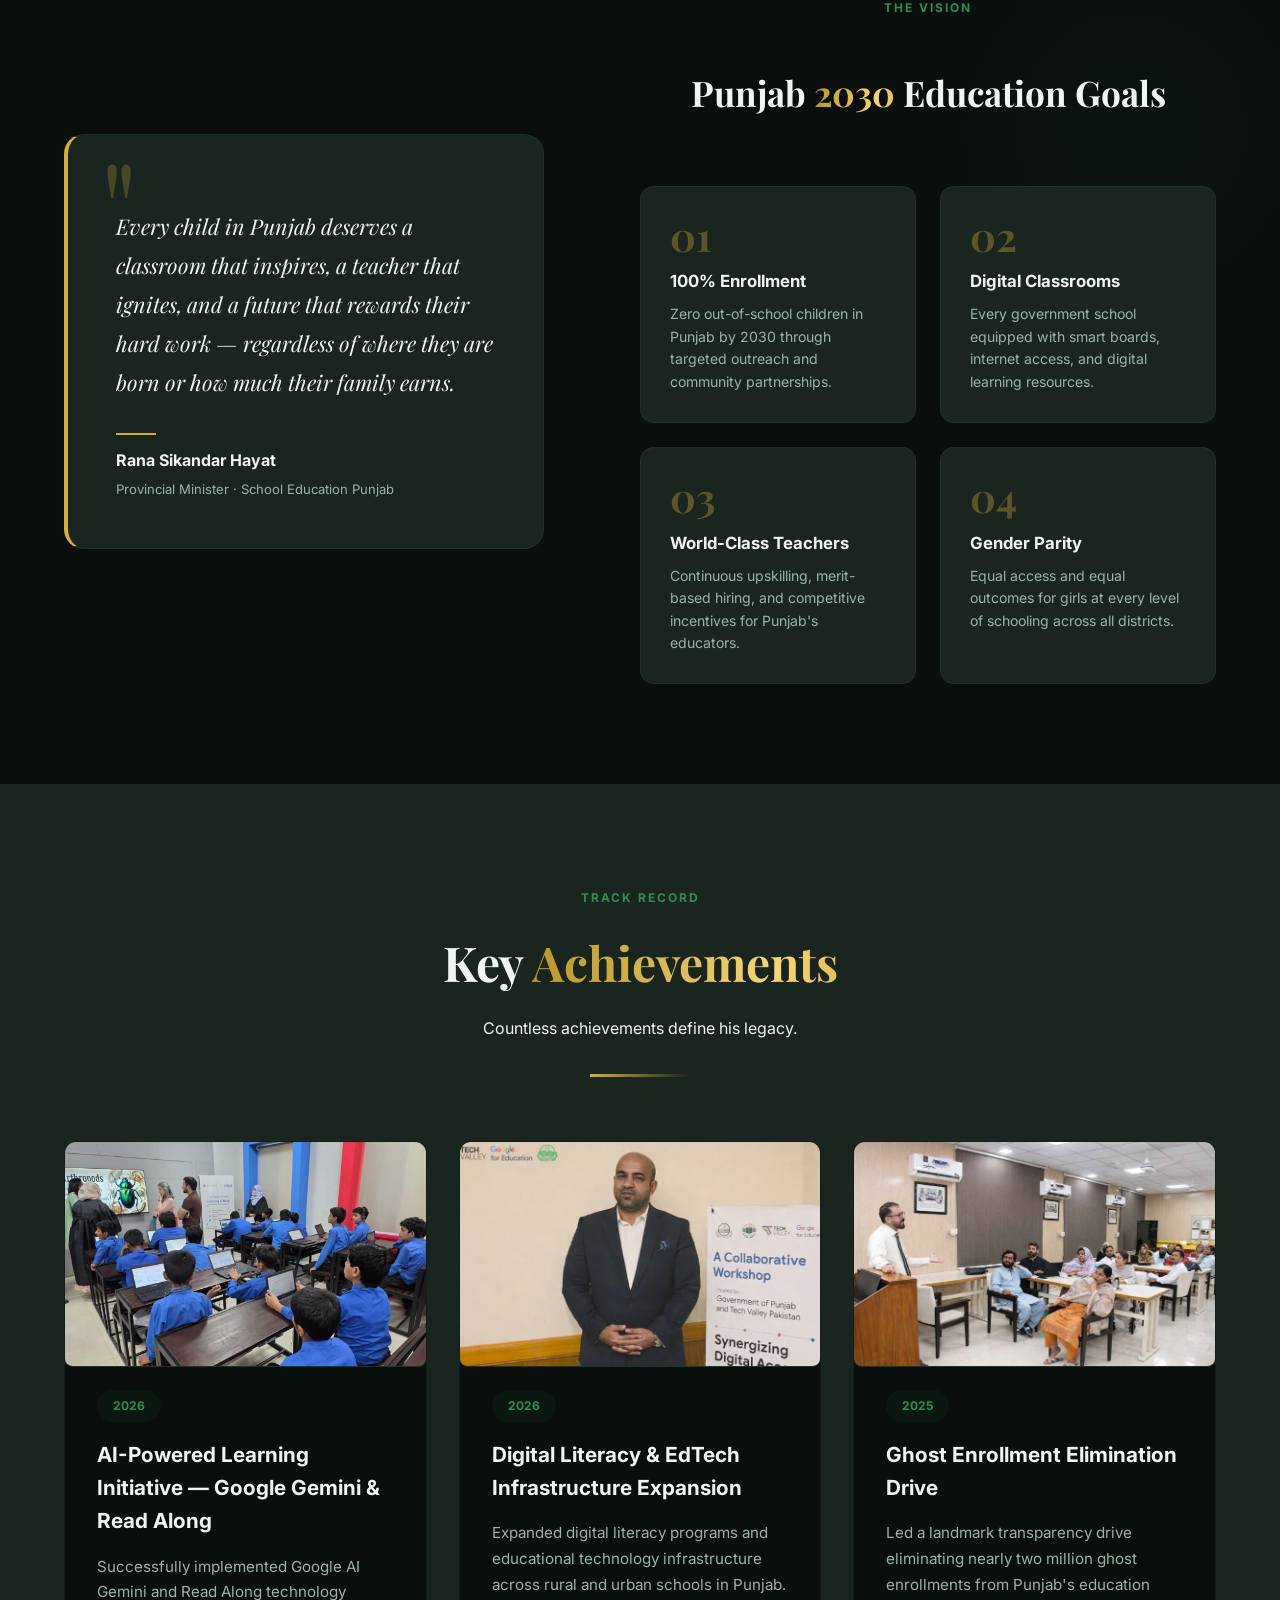
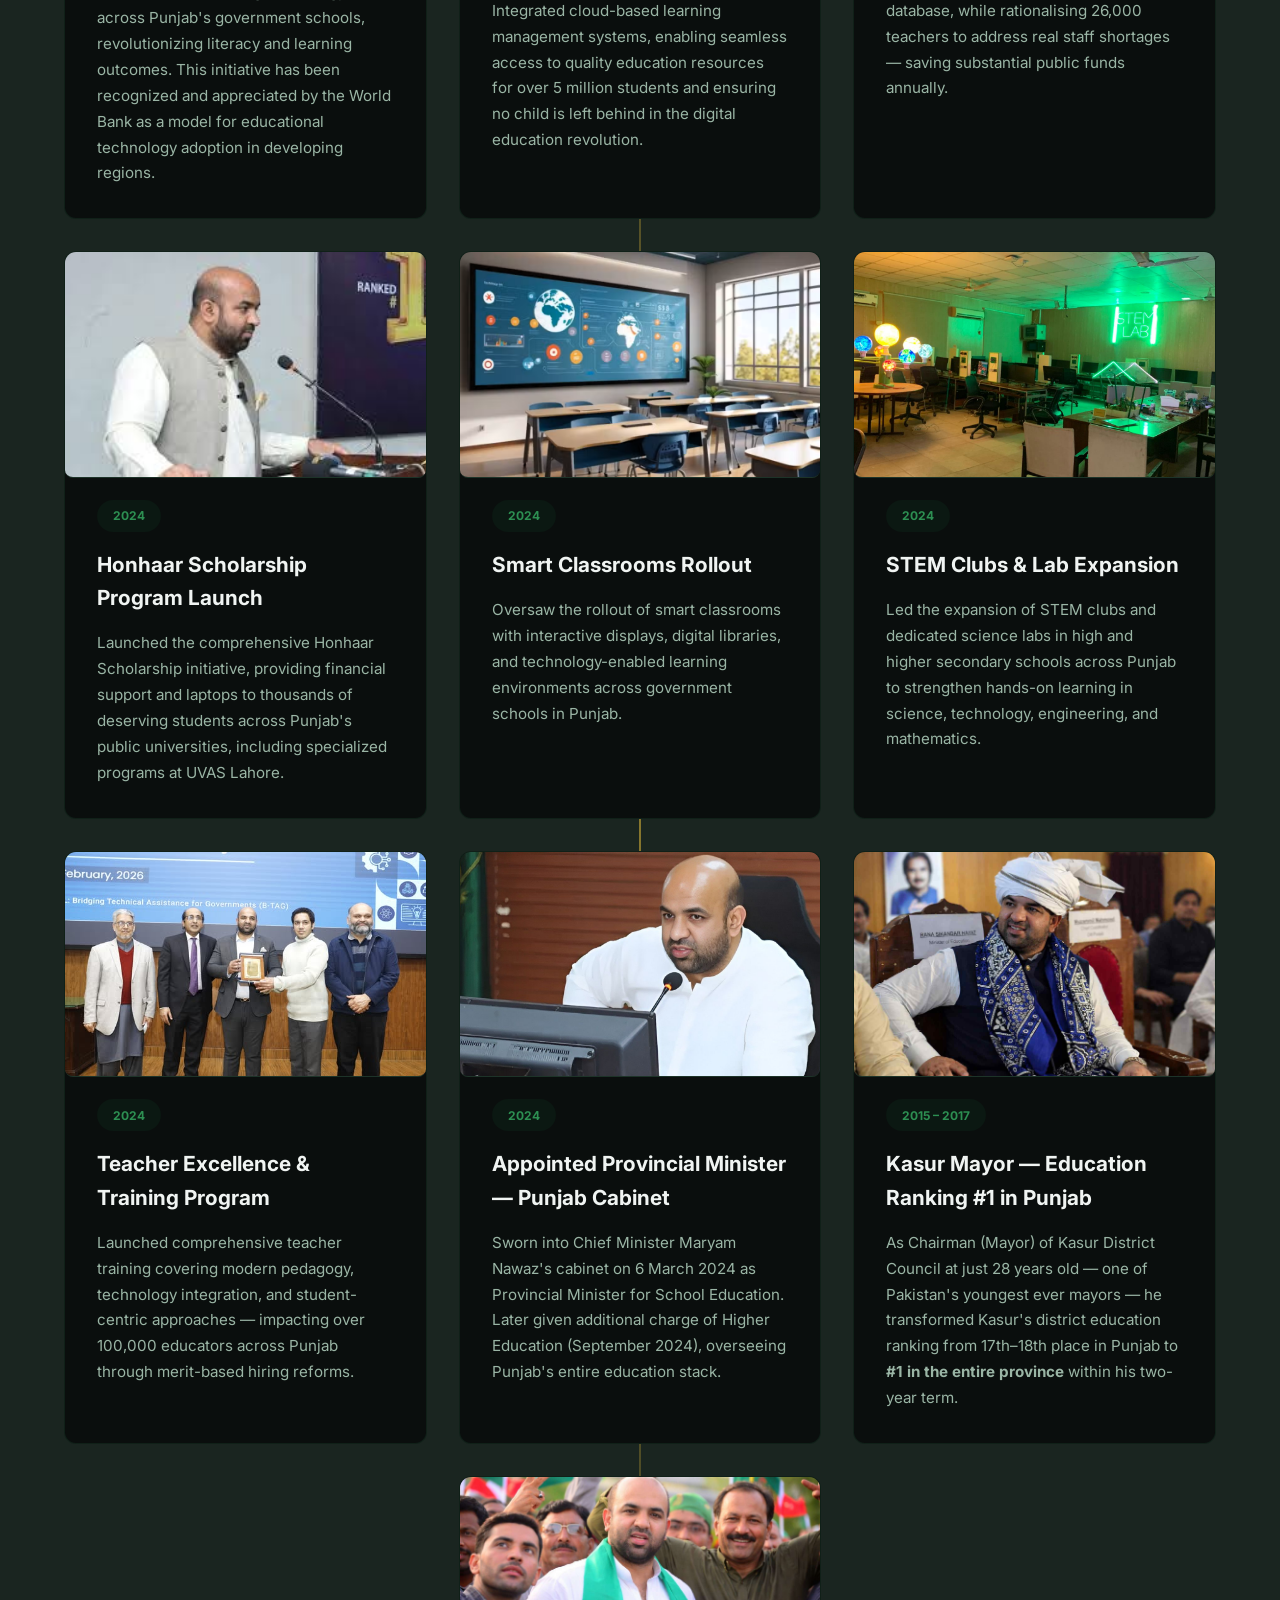
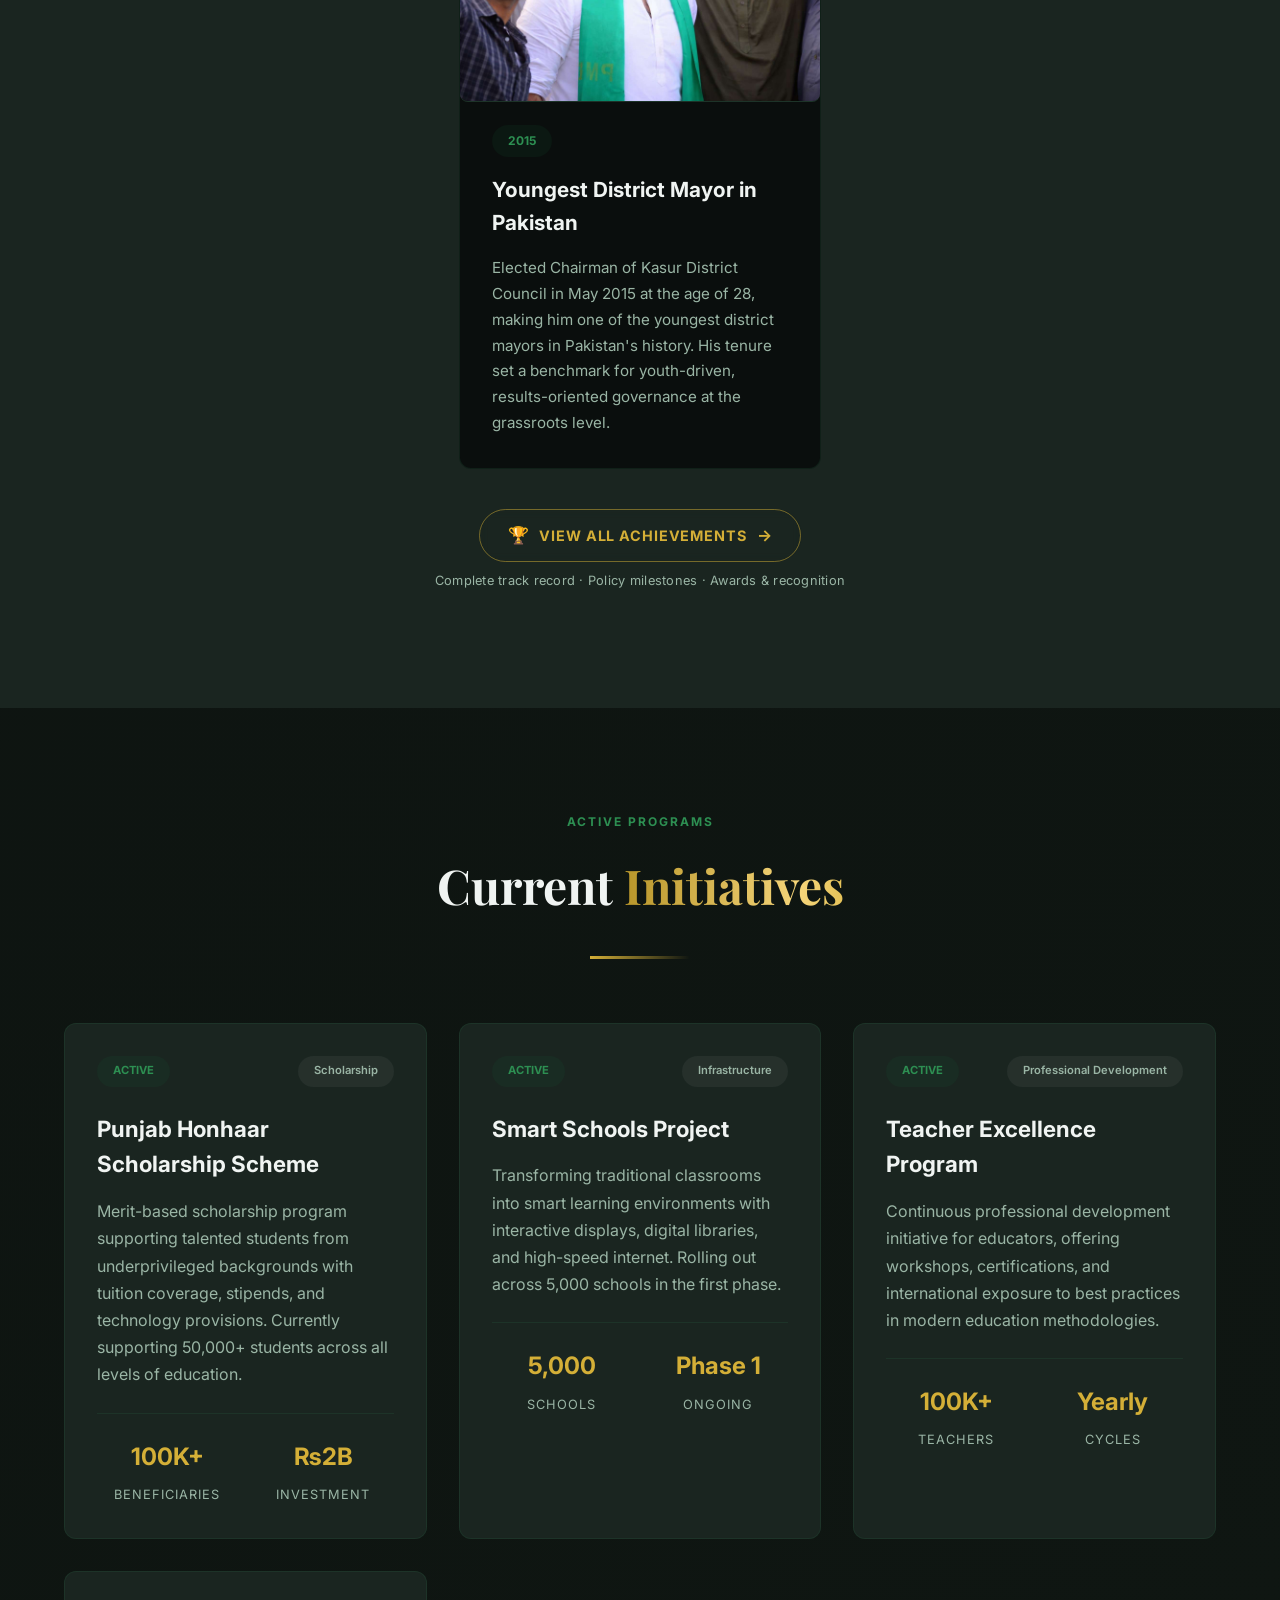
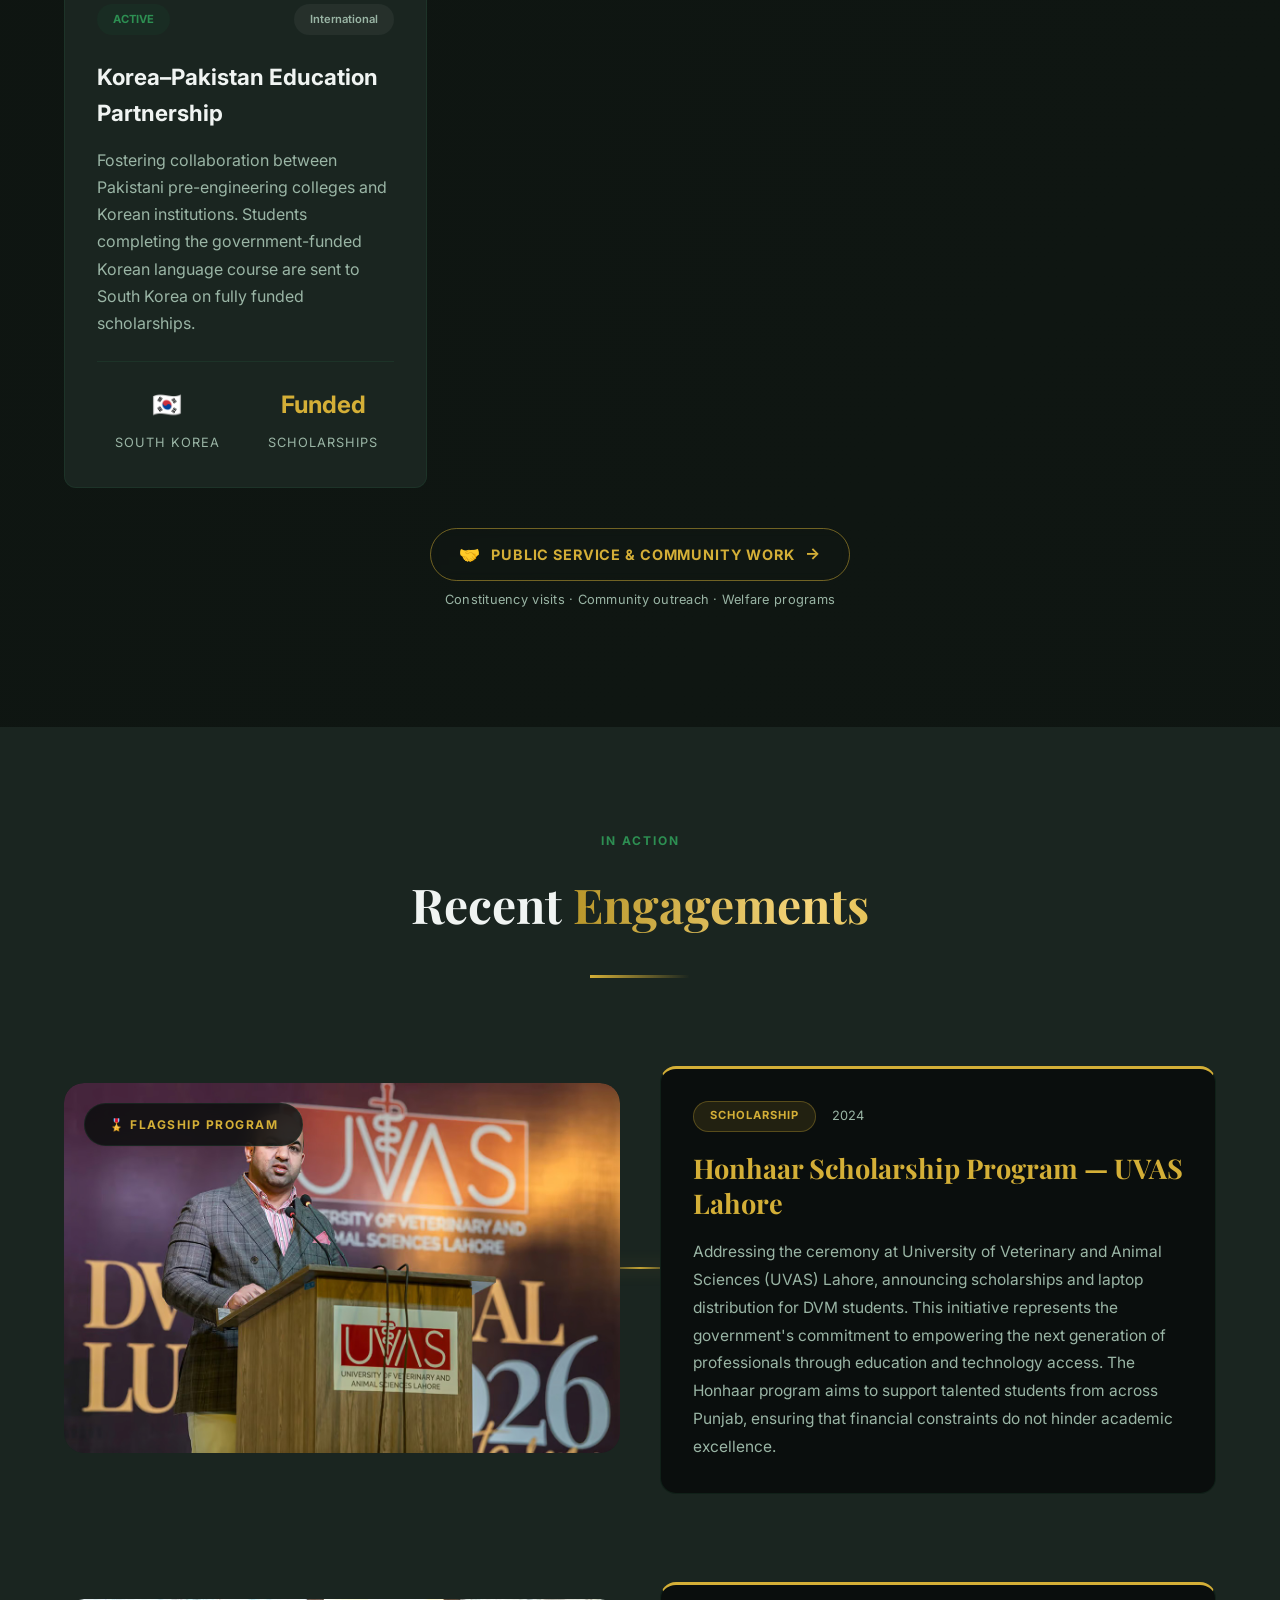
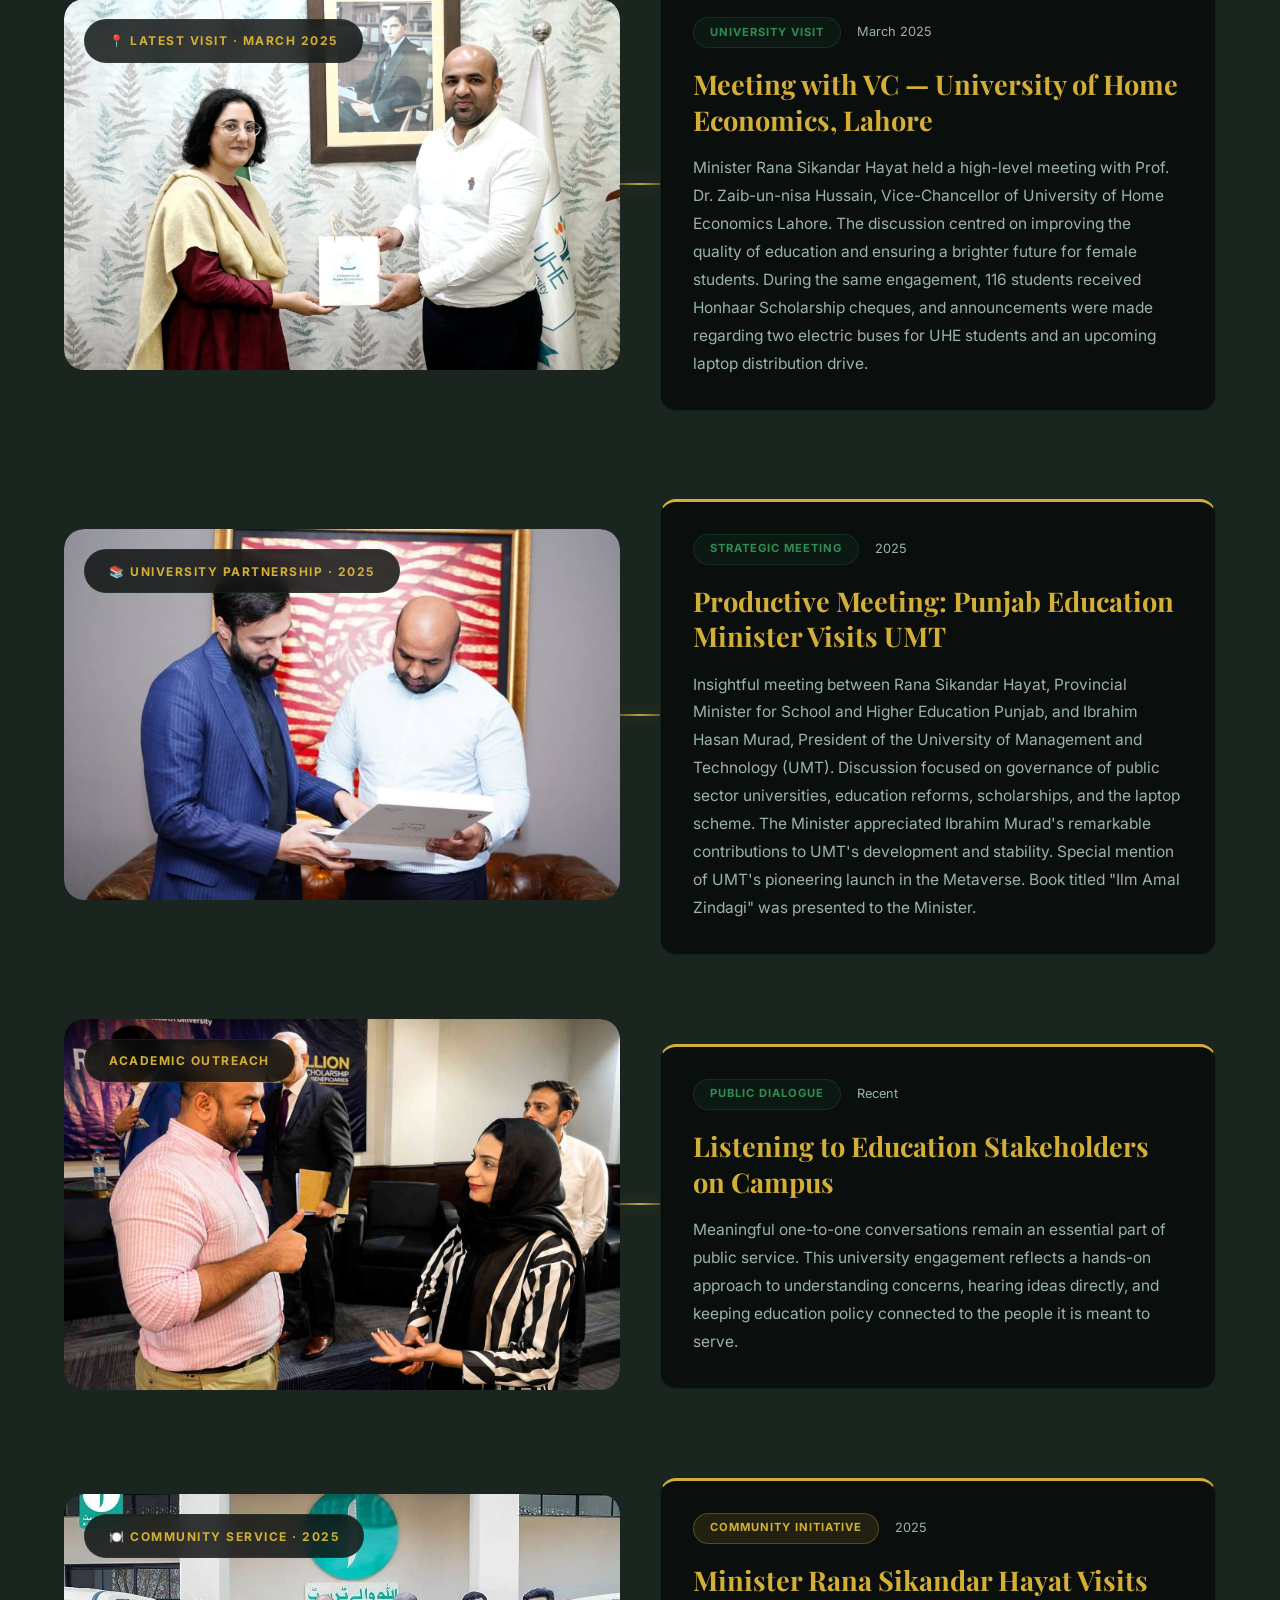
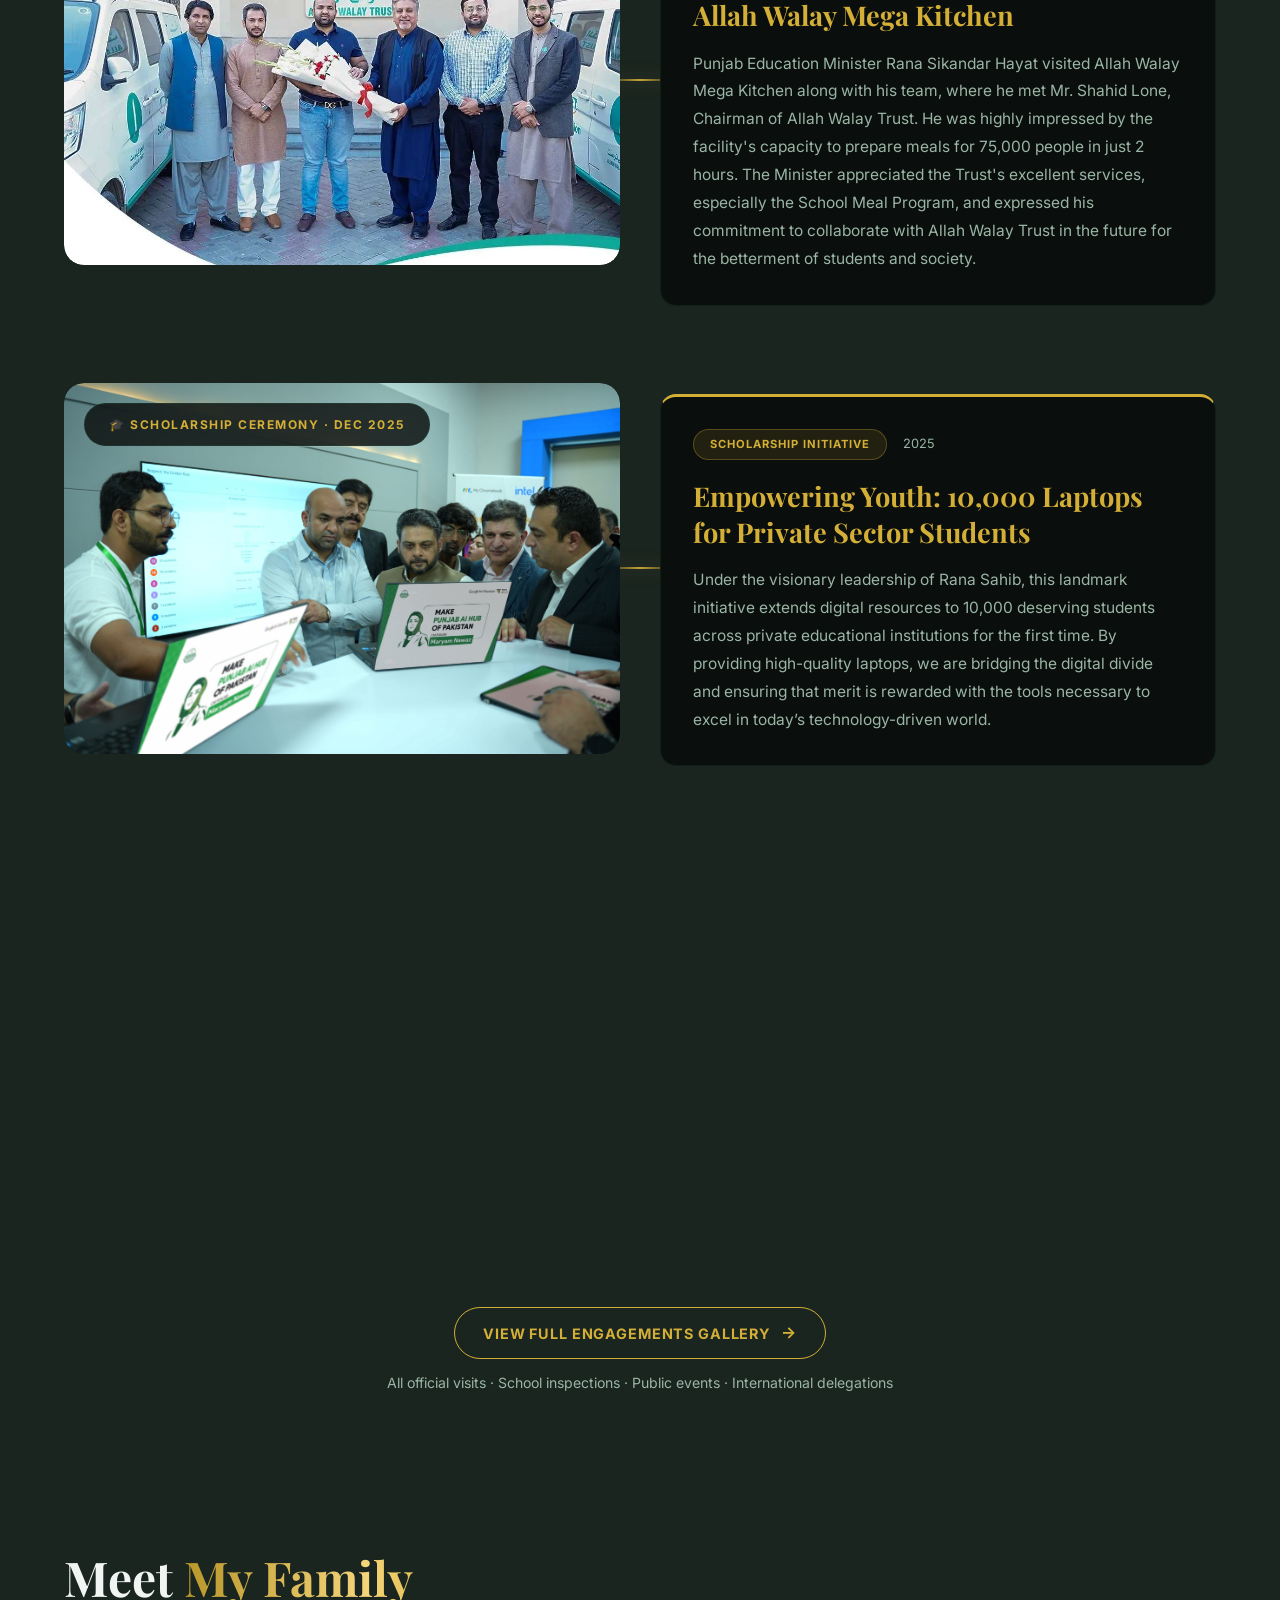
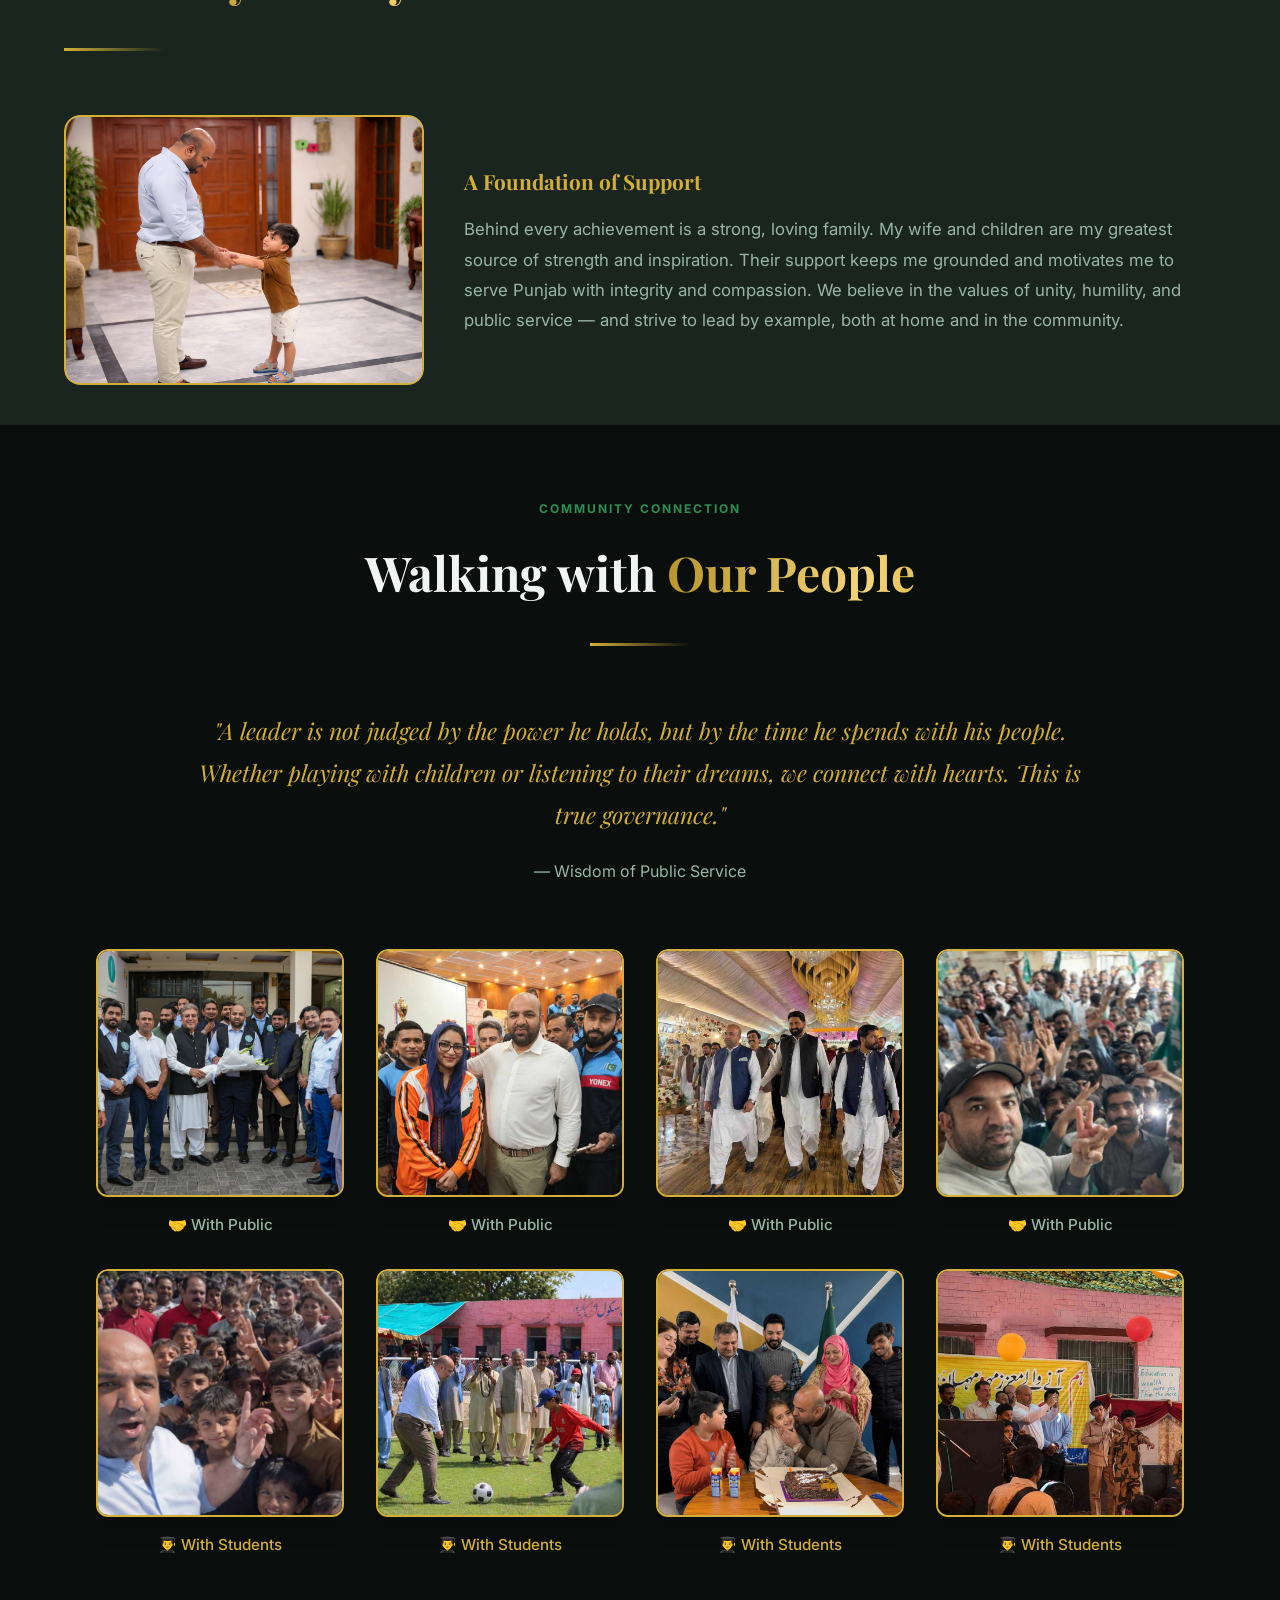
==== commit c5a449ec: "Update scholarship image and event year" ====
--- a/index.html
+++ b/index.html
@@ -314,7 +314,7 @@
       <div class="achievement-card">
         <div class="achievement-media achievement-media-placeholder">
           <img src="pics/honhar-s.png" alt="honhar scholarship">
-          <img src="pics/honhar-punjab-university.png" alt="honhar scholarship">
+          <img src="pics/honhar.png" alt="honhar scholarship">
         </div>
         <div class="achievement-year">2024</div>
         <h3>Honhaar Scholarship Program Launch</h3>
@@ -768,7 +768,7 @@
             <p class="fm-desc">Honored to meet <span class="fm-gold">Rana Sikandar Hayat</span> — Provincial Minister of School Education, Punjab — at his ministerial office. An inspiring conversation on the future of education in Pakistan.</p>
             <div class="fm-meta">
               <span class="fm-tag">🏢 Lahore, Punjab</span>
-              <span class="fm-tag">📅 2025</span>
+              <span class="fm-tag">📅 2026</span>
               <span class="fm-tag">🎓 Education Ministry</span>
             </div>
           </div>
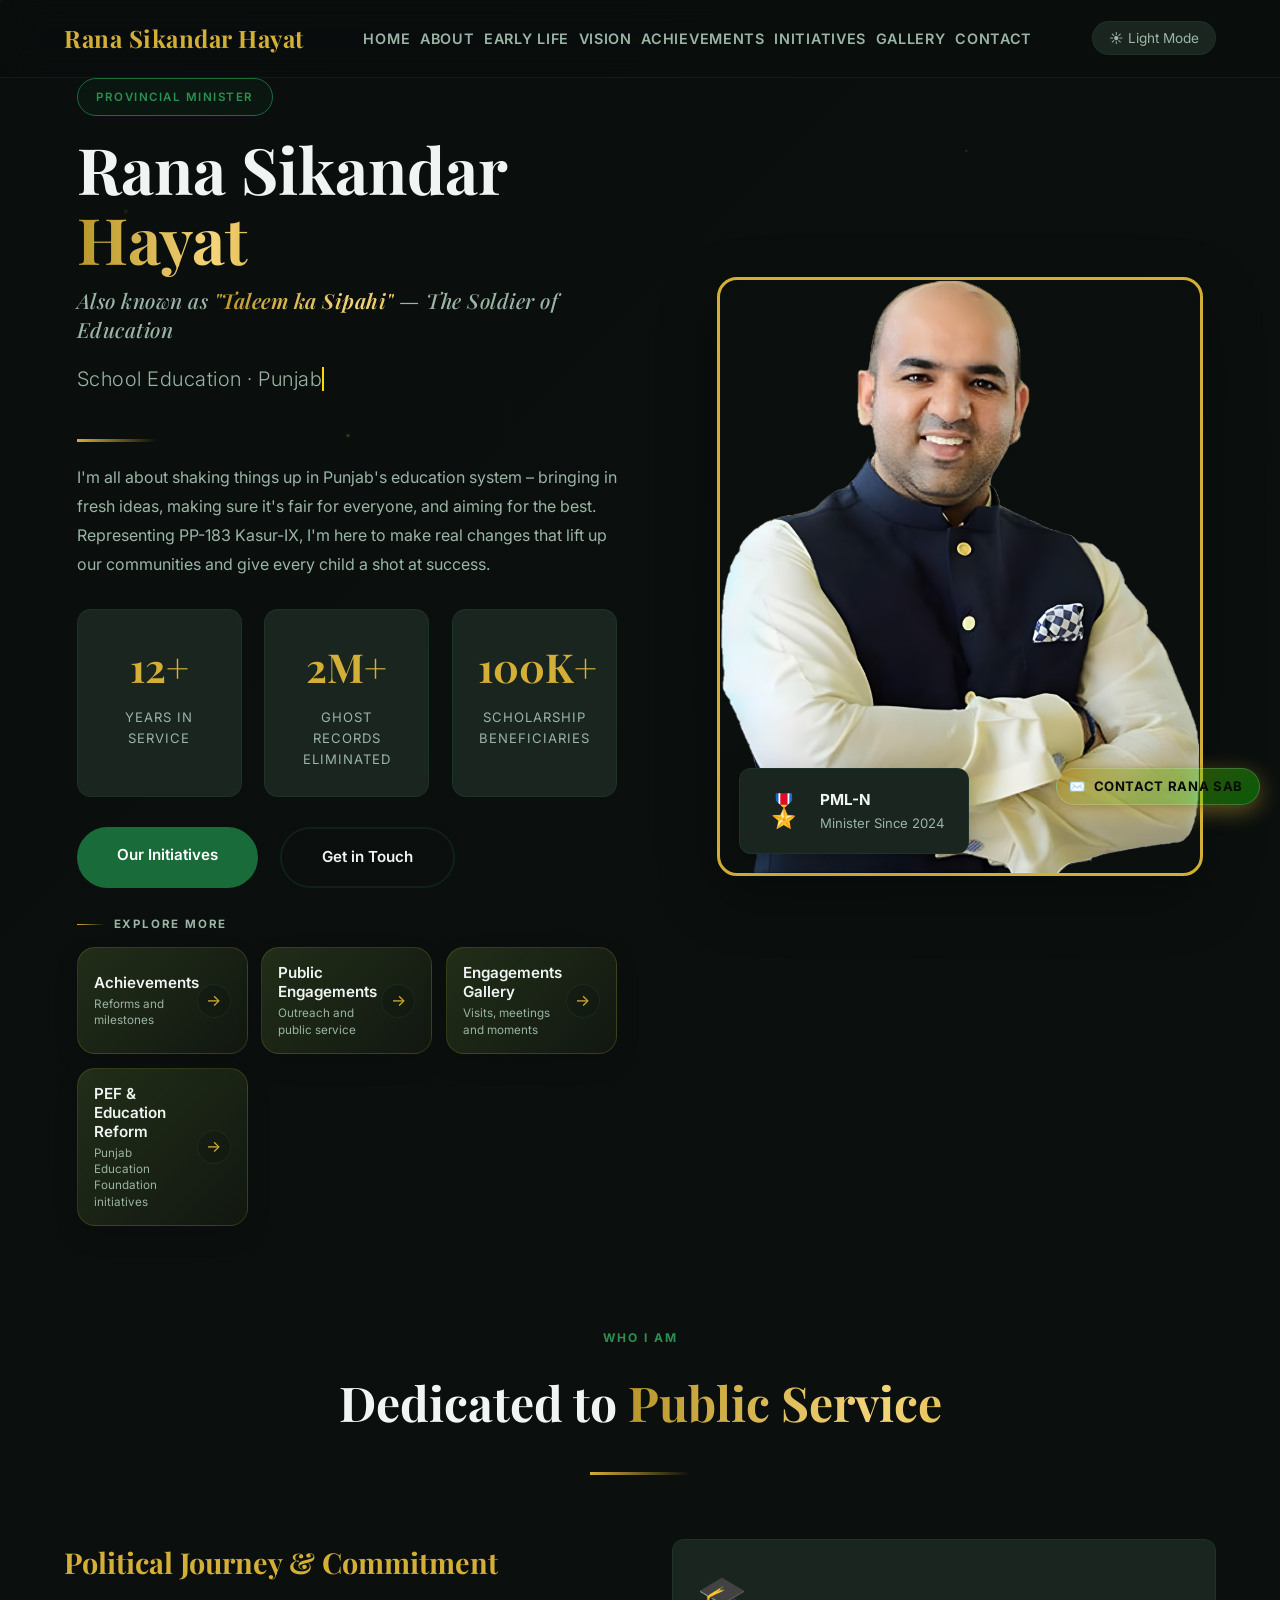
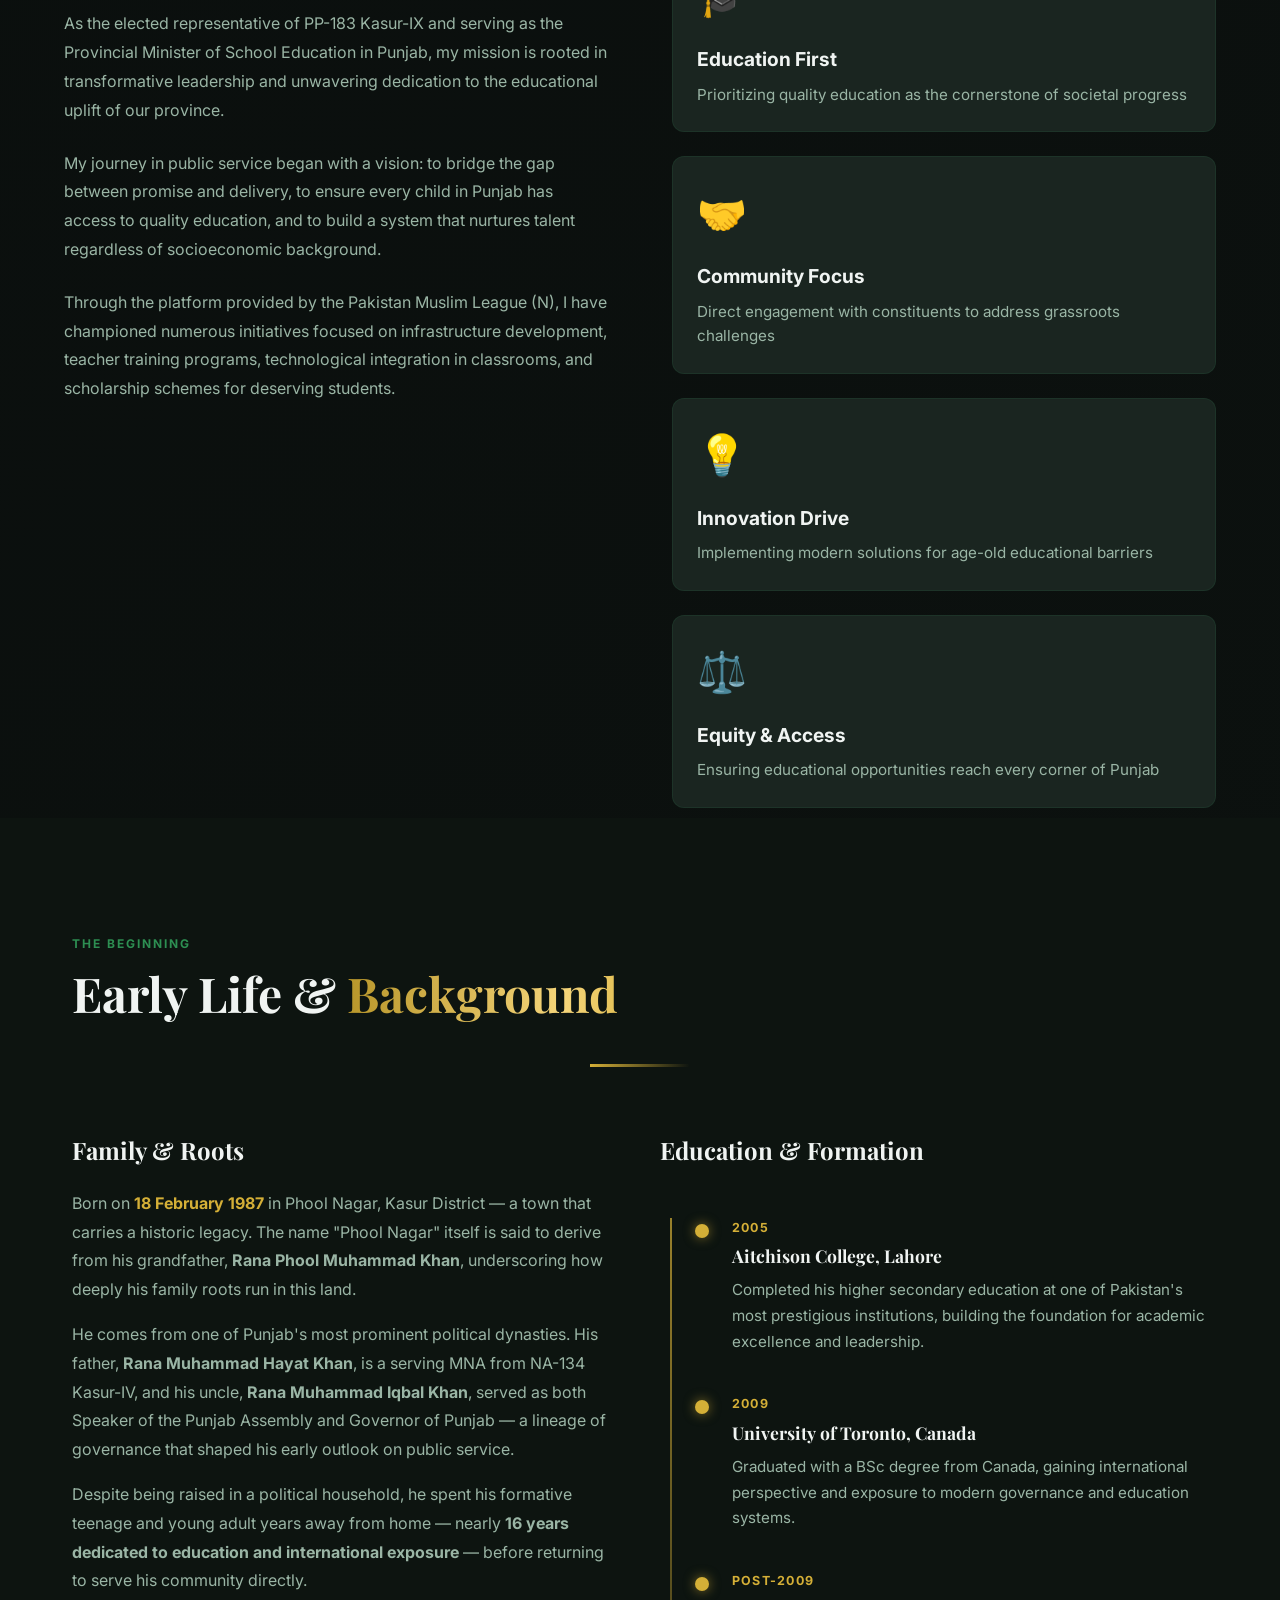
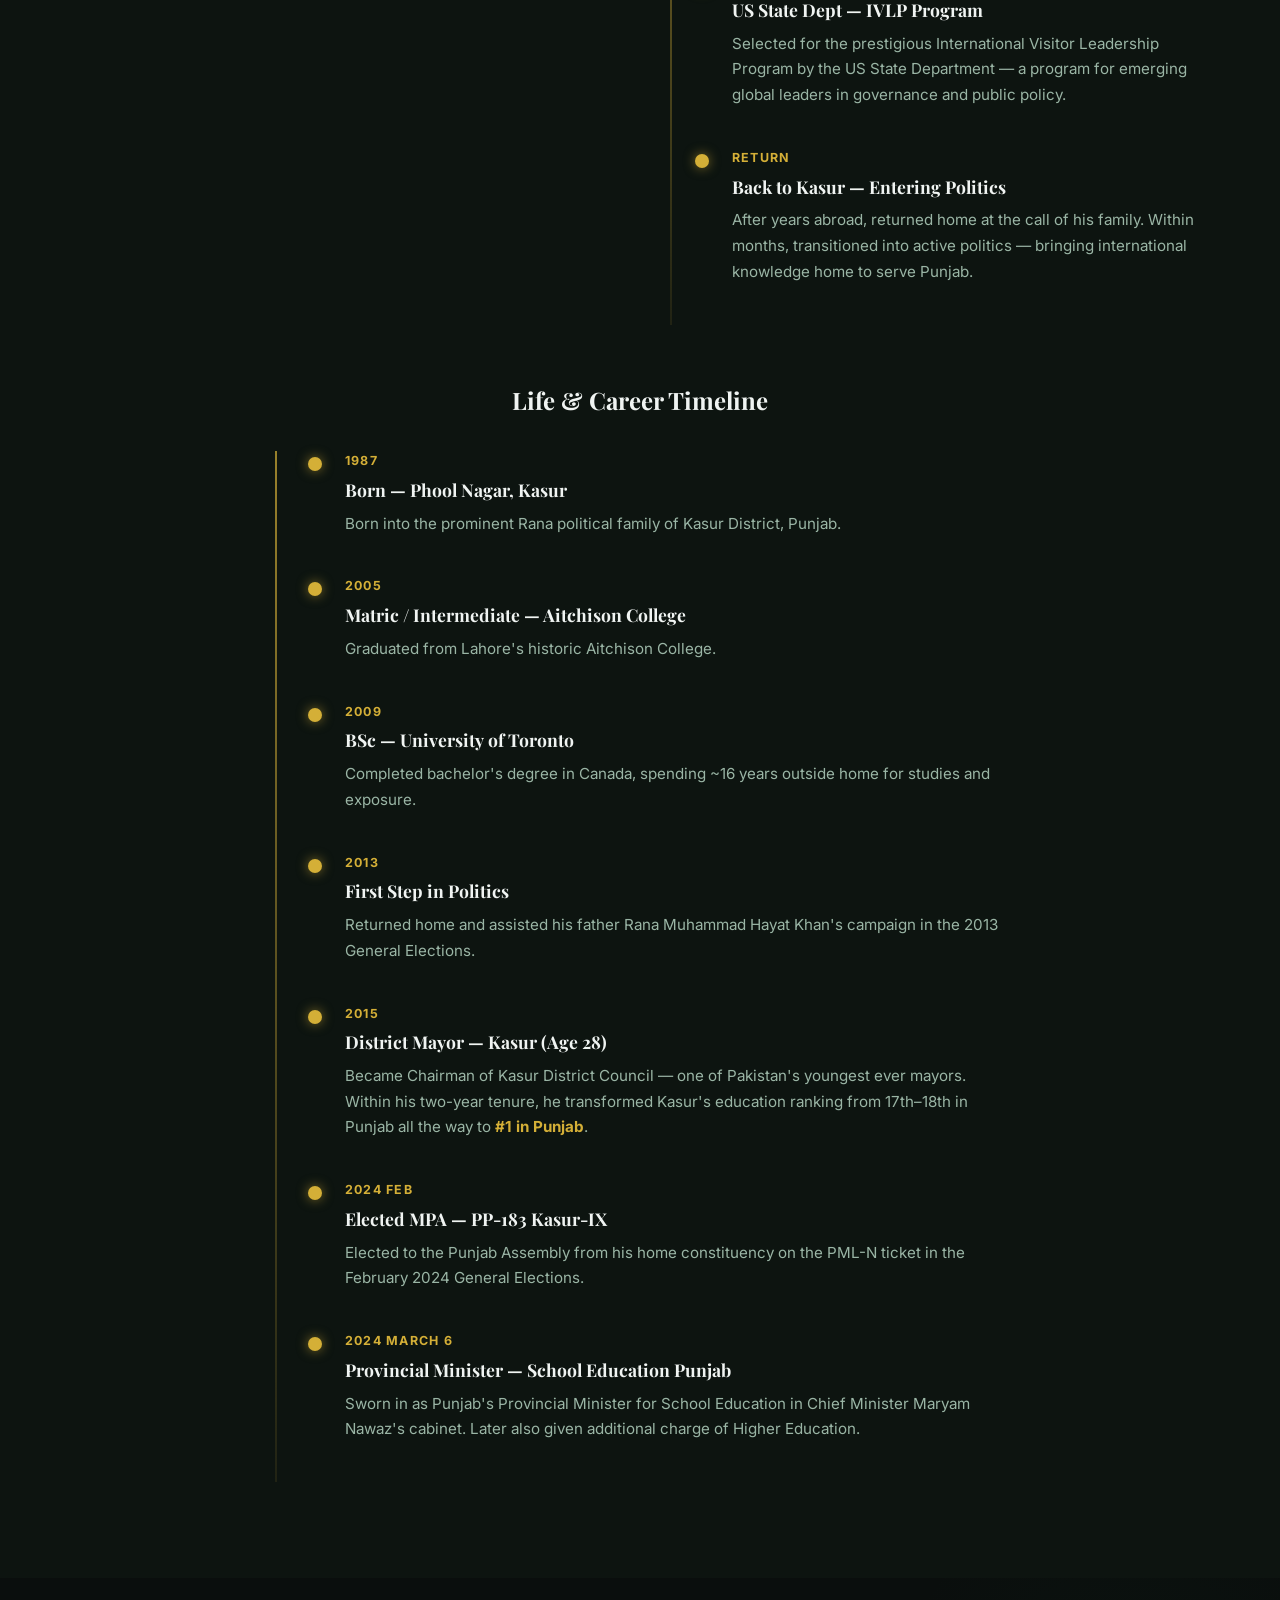
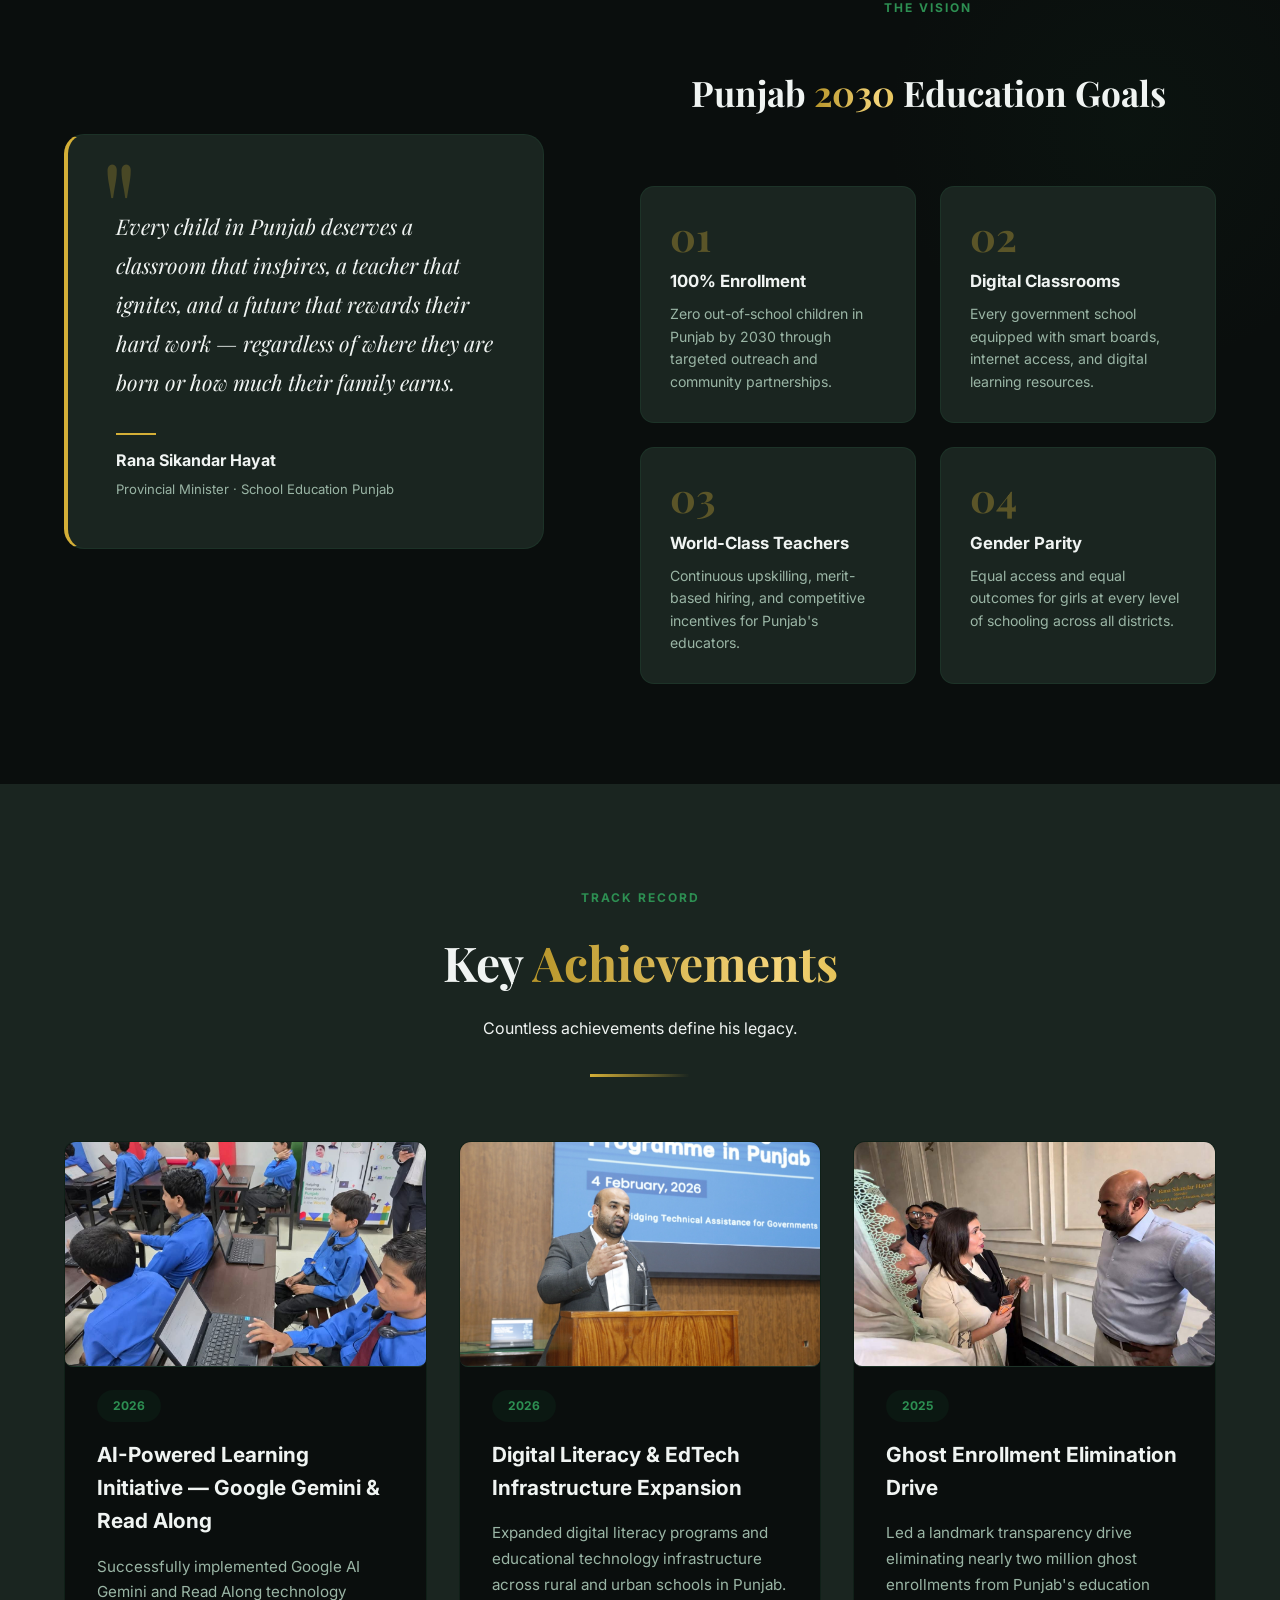
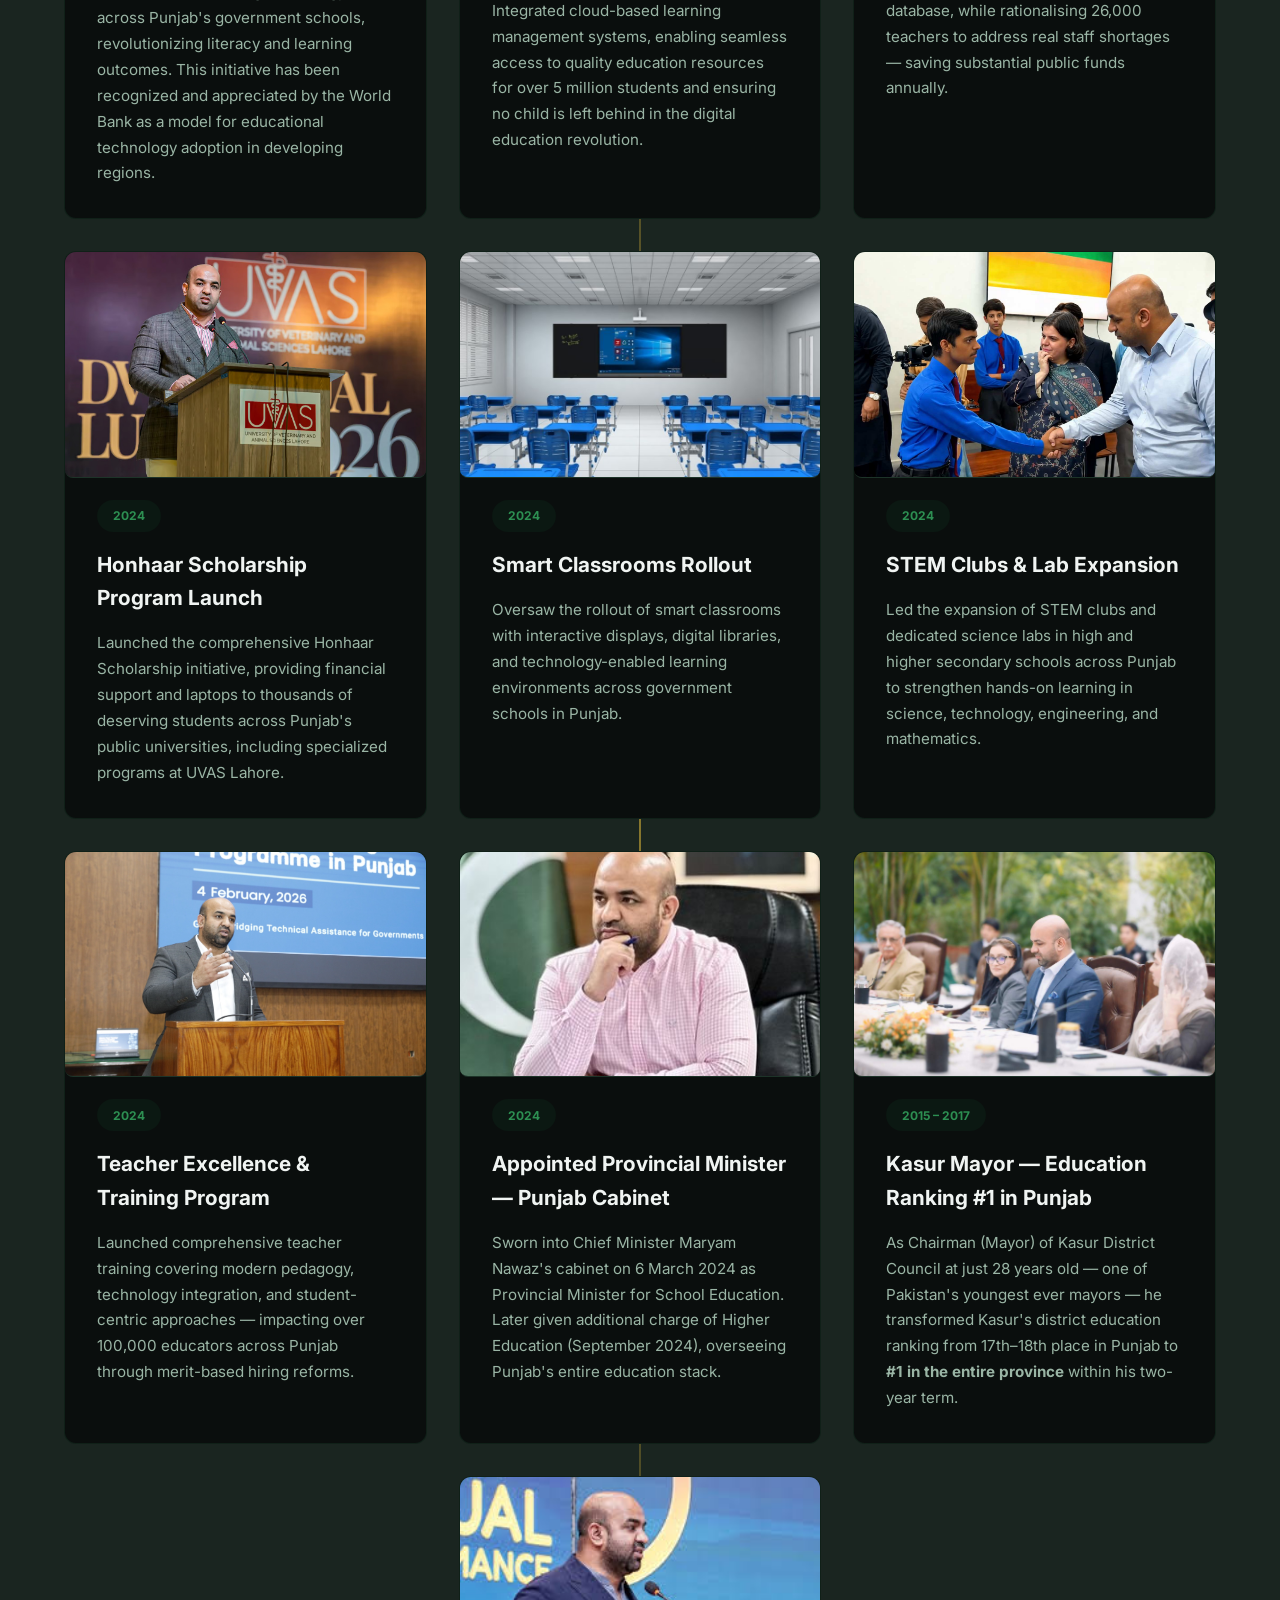
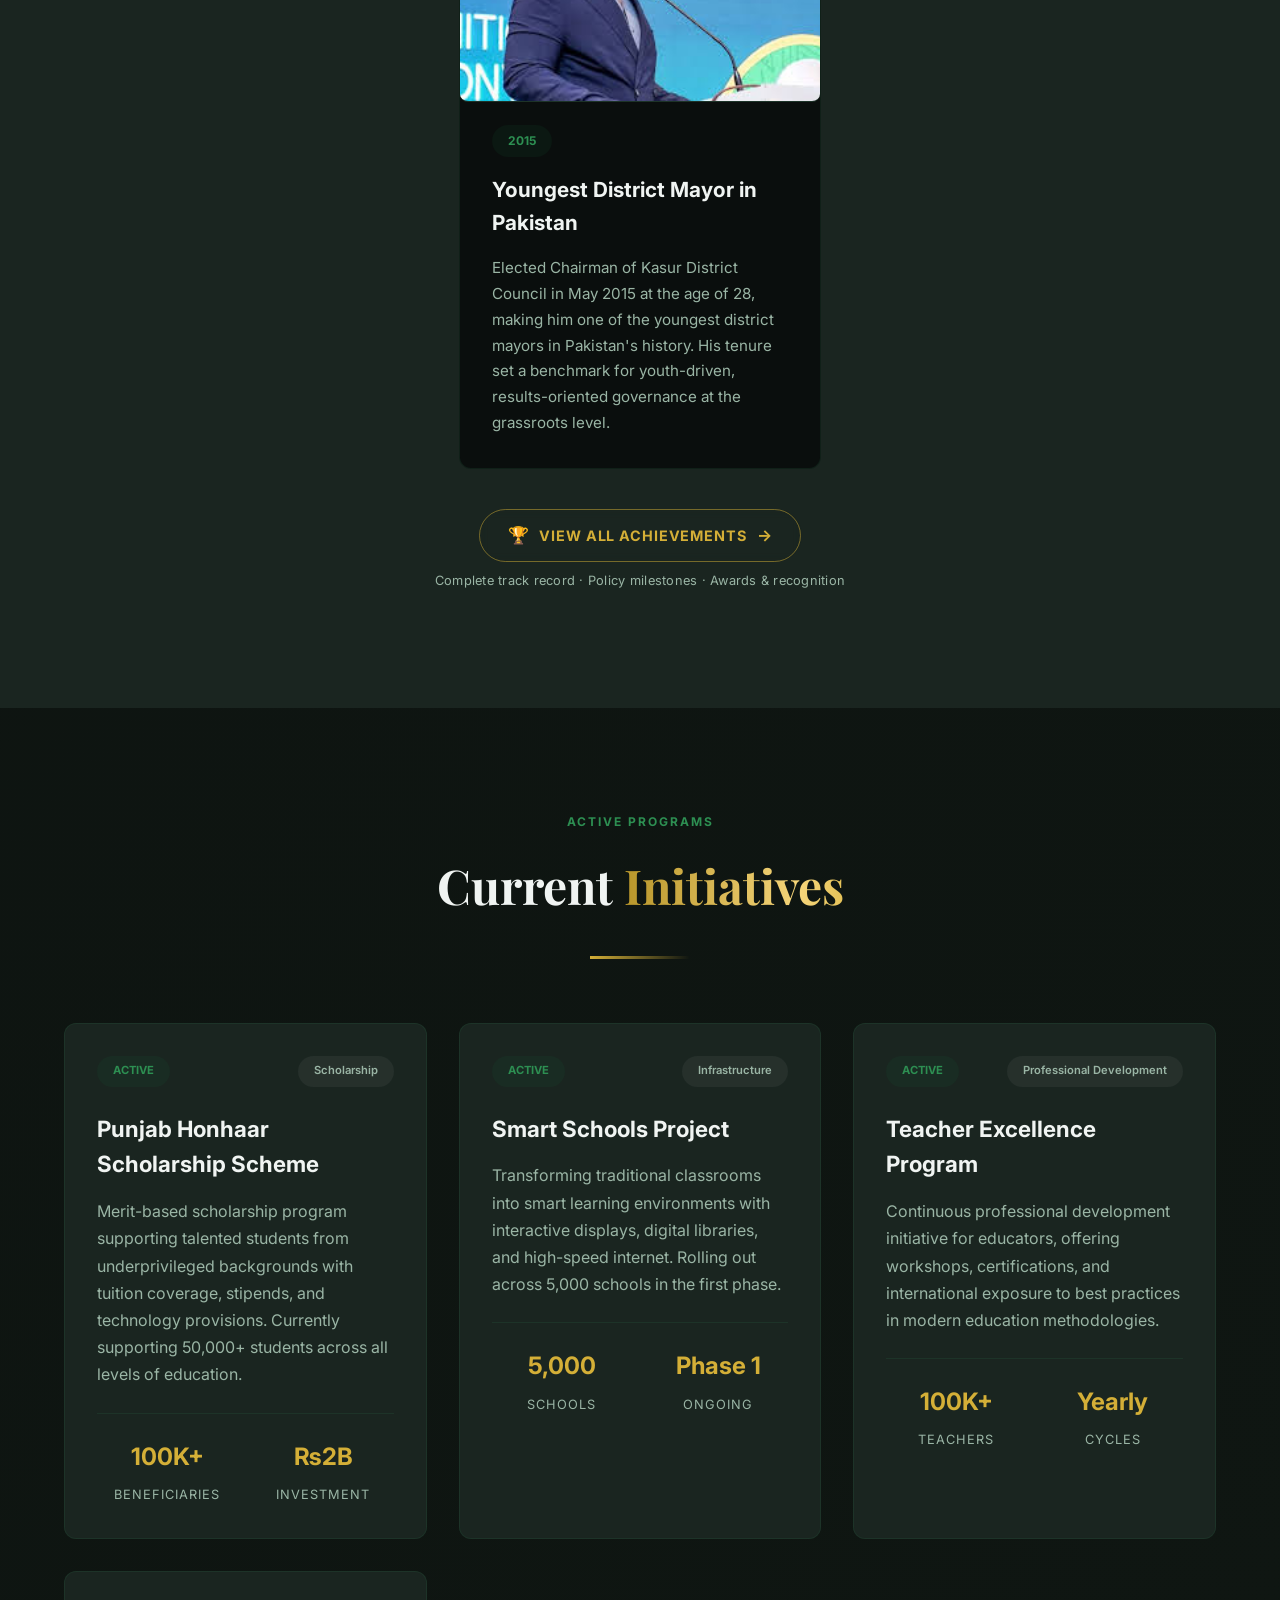
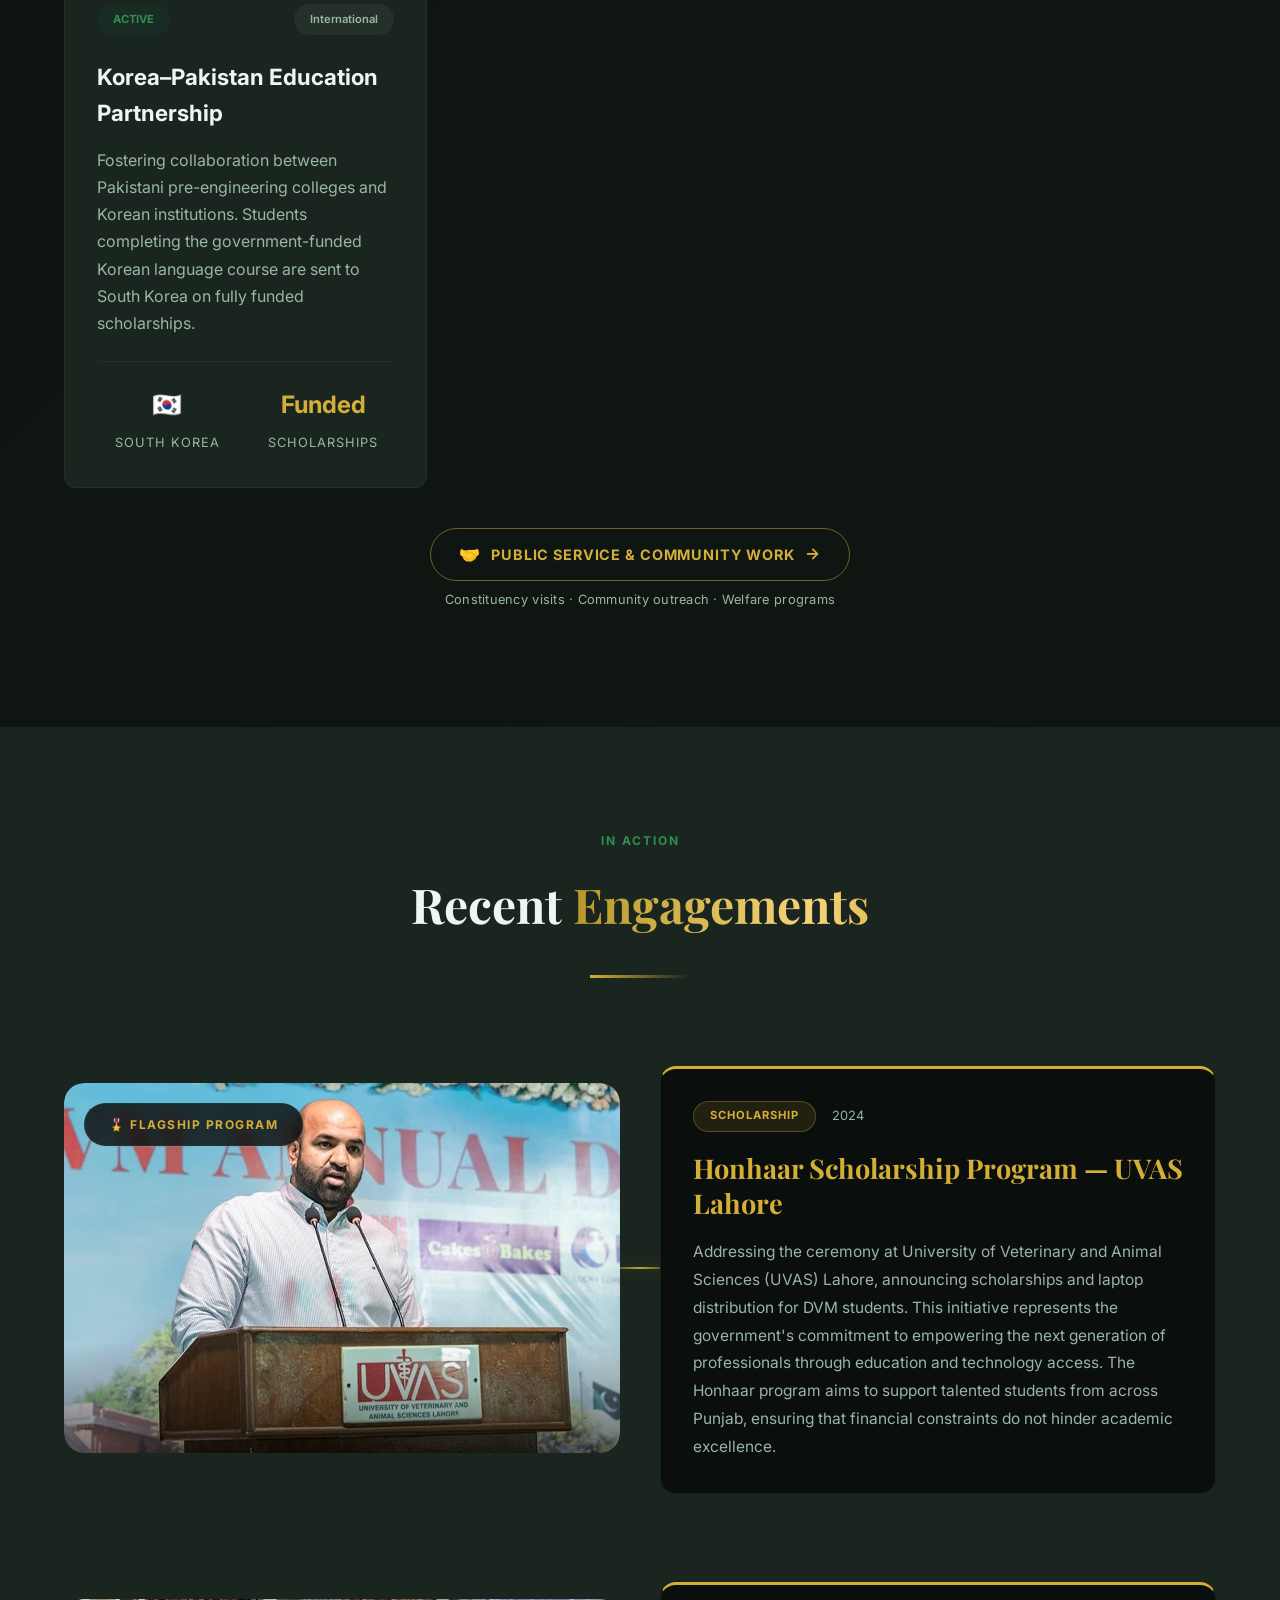
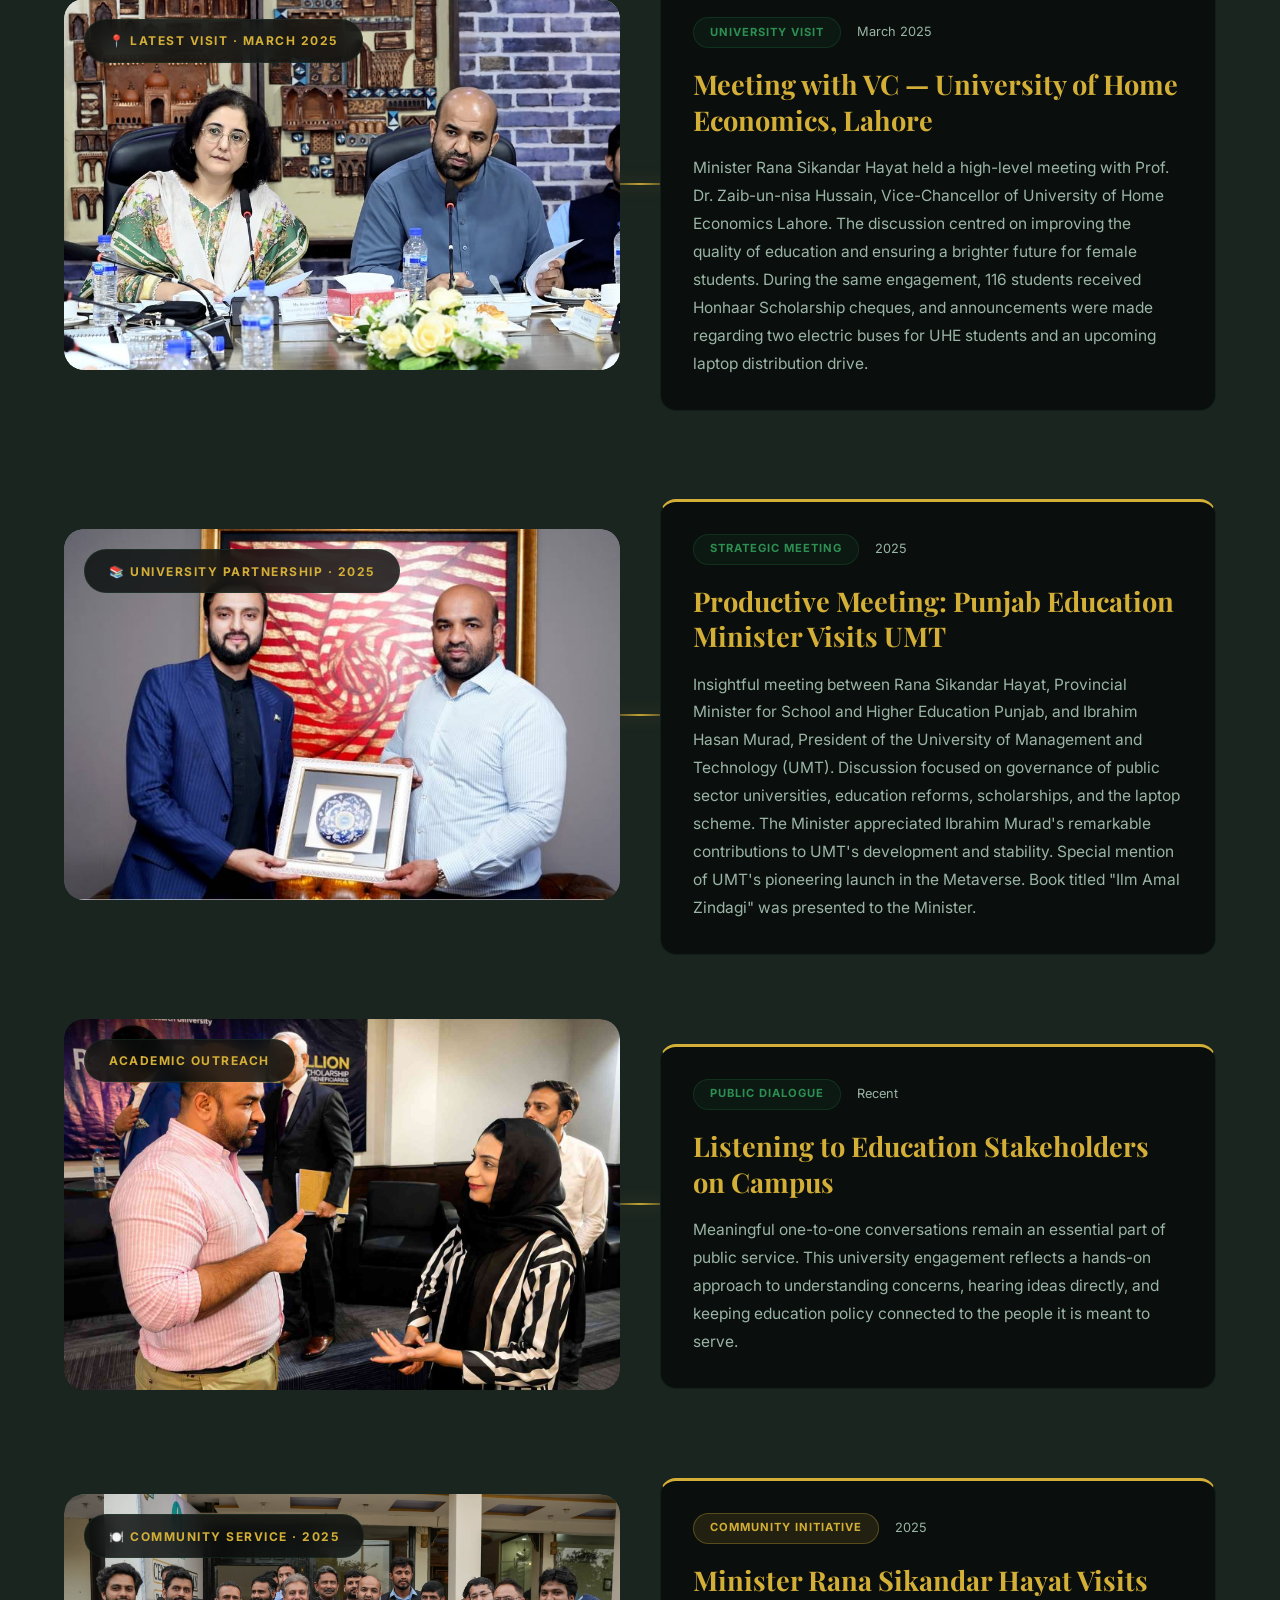
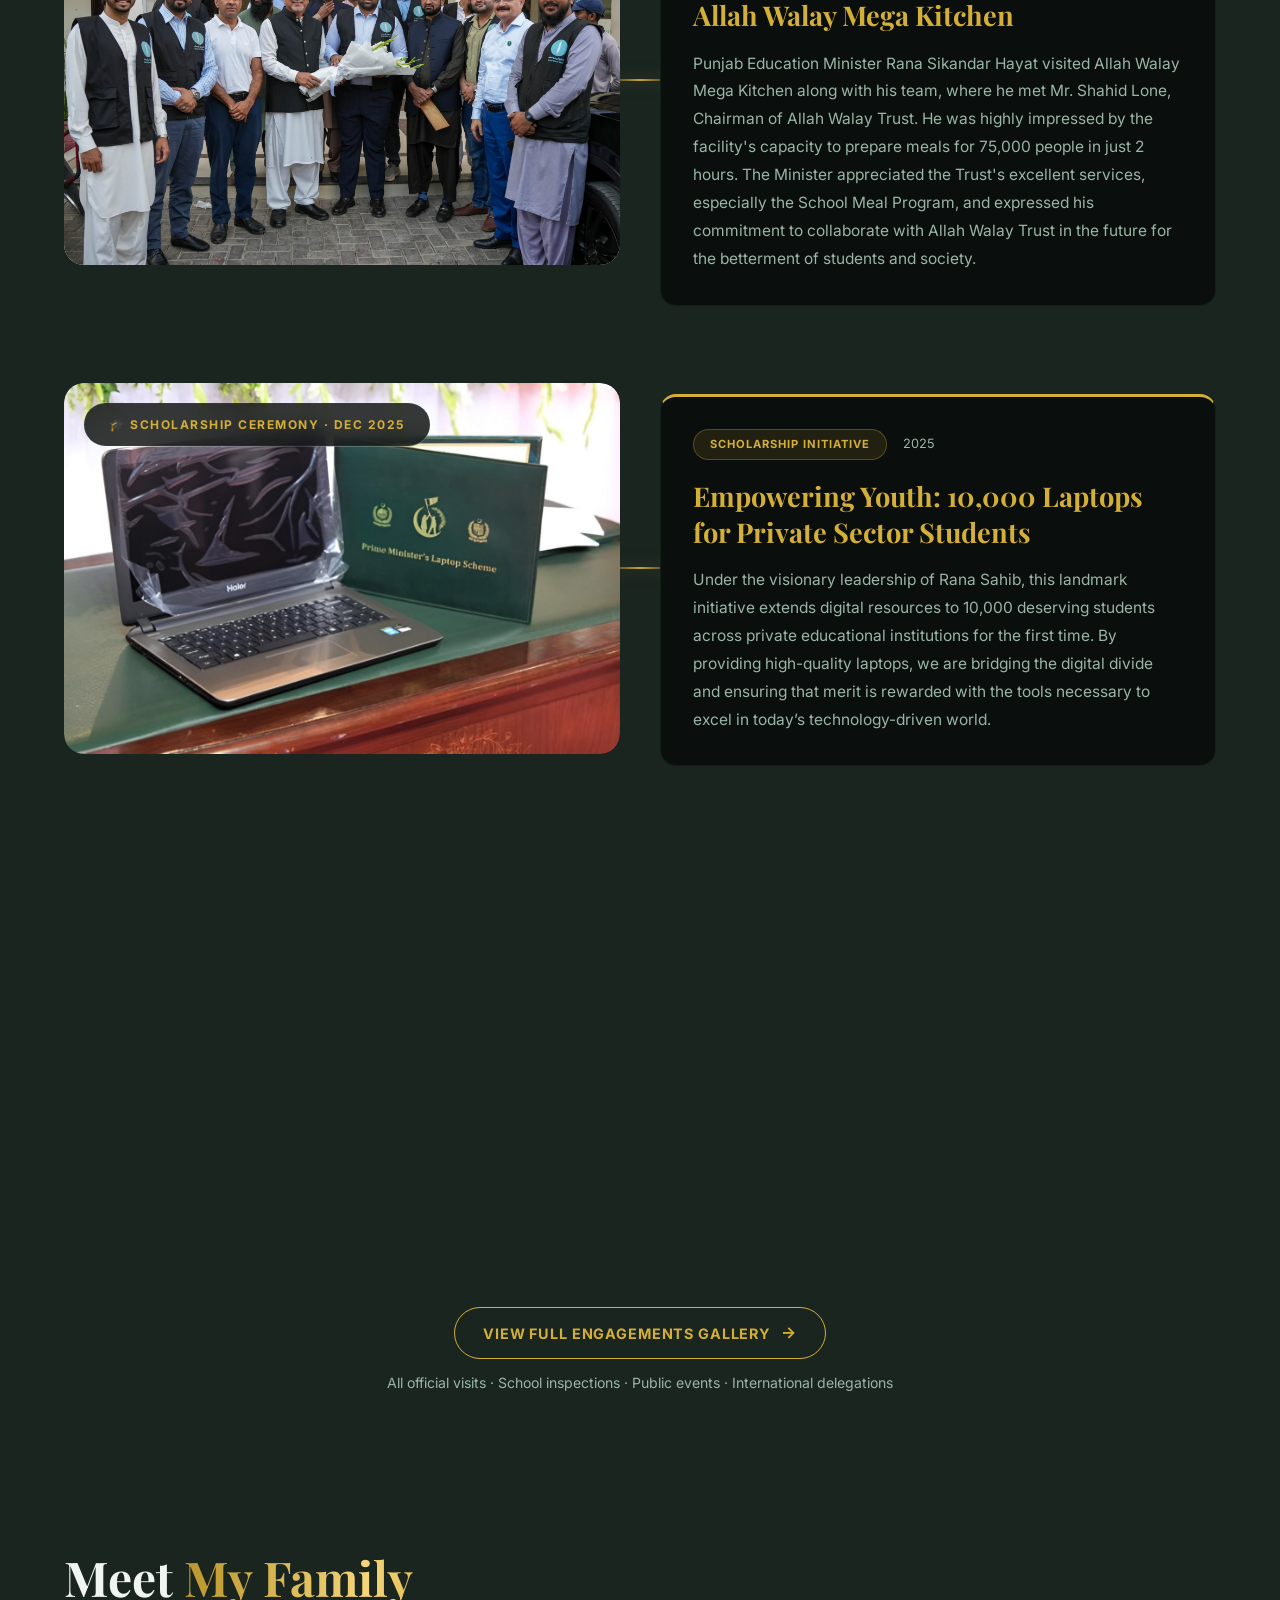
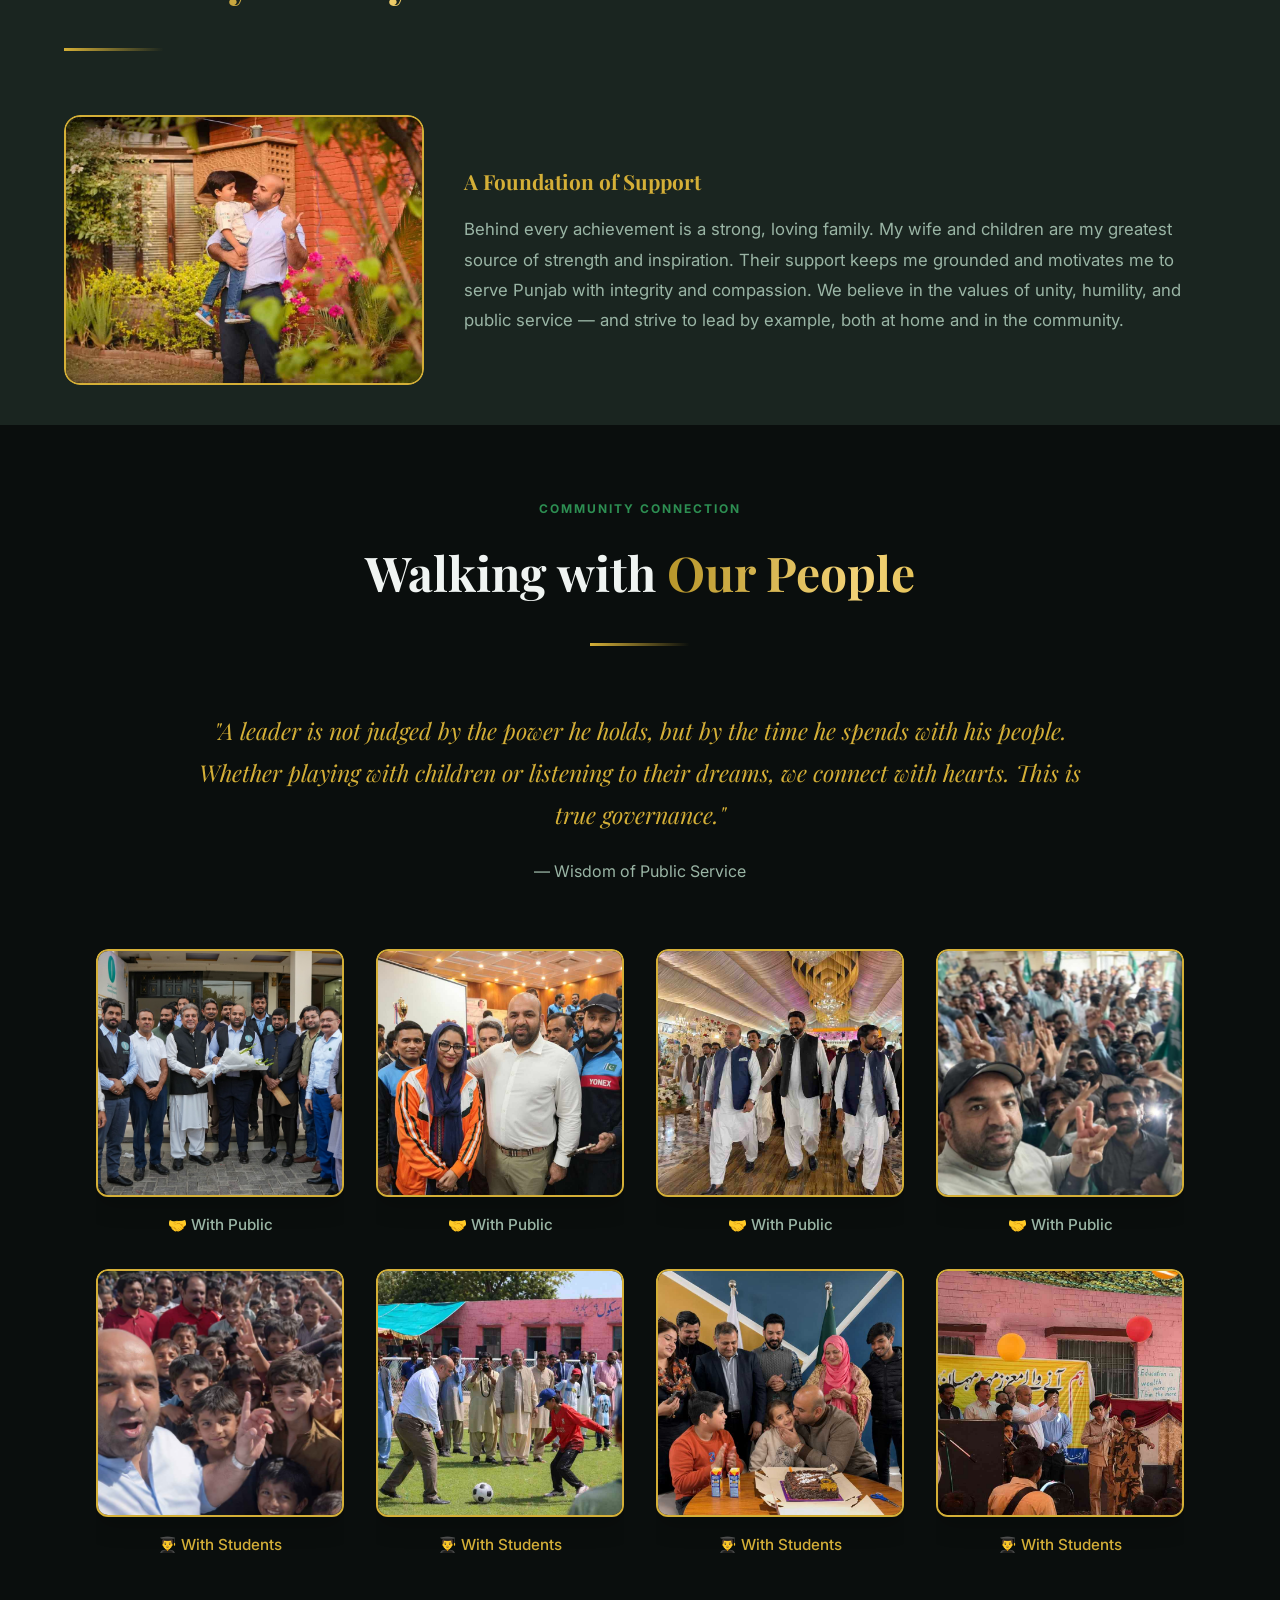
==== commit 6ae50d5b: "Make phone number field required in contact form Updated contact form to require phone number." ====
--- a/index.html
+++ b/index.html
@@ -847,6 +847,15 @@
 
           <div class="contact-form-body">
             <form id="contactForm" action="https://formsubmit.co/15f24855598e503f79c040285cfc3192" method="POST">
+              <!-- Bot trap - bots yahan fill karte hain, real users nahi -->
+              <input type="text" name="_honey" style="display:none">
+
+              <!-- CAPTCHA enable karo -->
+              <input type="hidden" name="_captcha" value="true">
+
+              <!-- Rate limit: ek email pe 5 se zyada nahi -->
+              <input type="hidden" name="_limit" value="5">
+
               <div class="form-group">
                 <label>Your Full Name</label>
                 <input type="text" name="name" placeholder="Enter your full name" required>
@@ -858,8 +867,8 @@
               </div>
 
               <div class="form-group">
-                <label>Your Phone Number (optional)</label>
-                <input type="tel" name="phone" placeholder="Enter your phone number">
+                <label>Your Phone Number</label>
+                <input type="tel" name="phone" placeholder="Enter your phone number" required>
               </div>
 
               <div class="form-group">
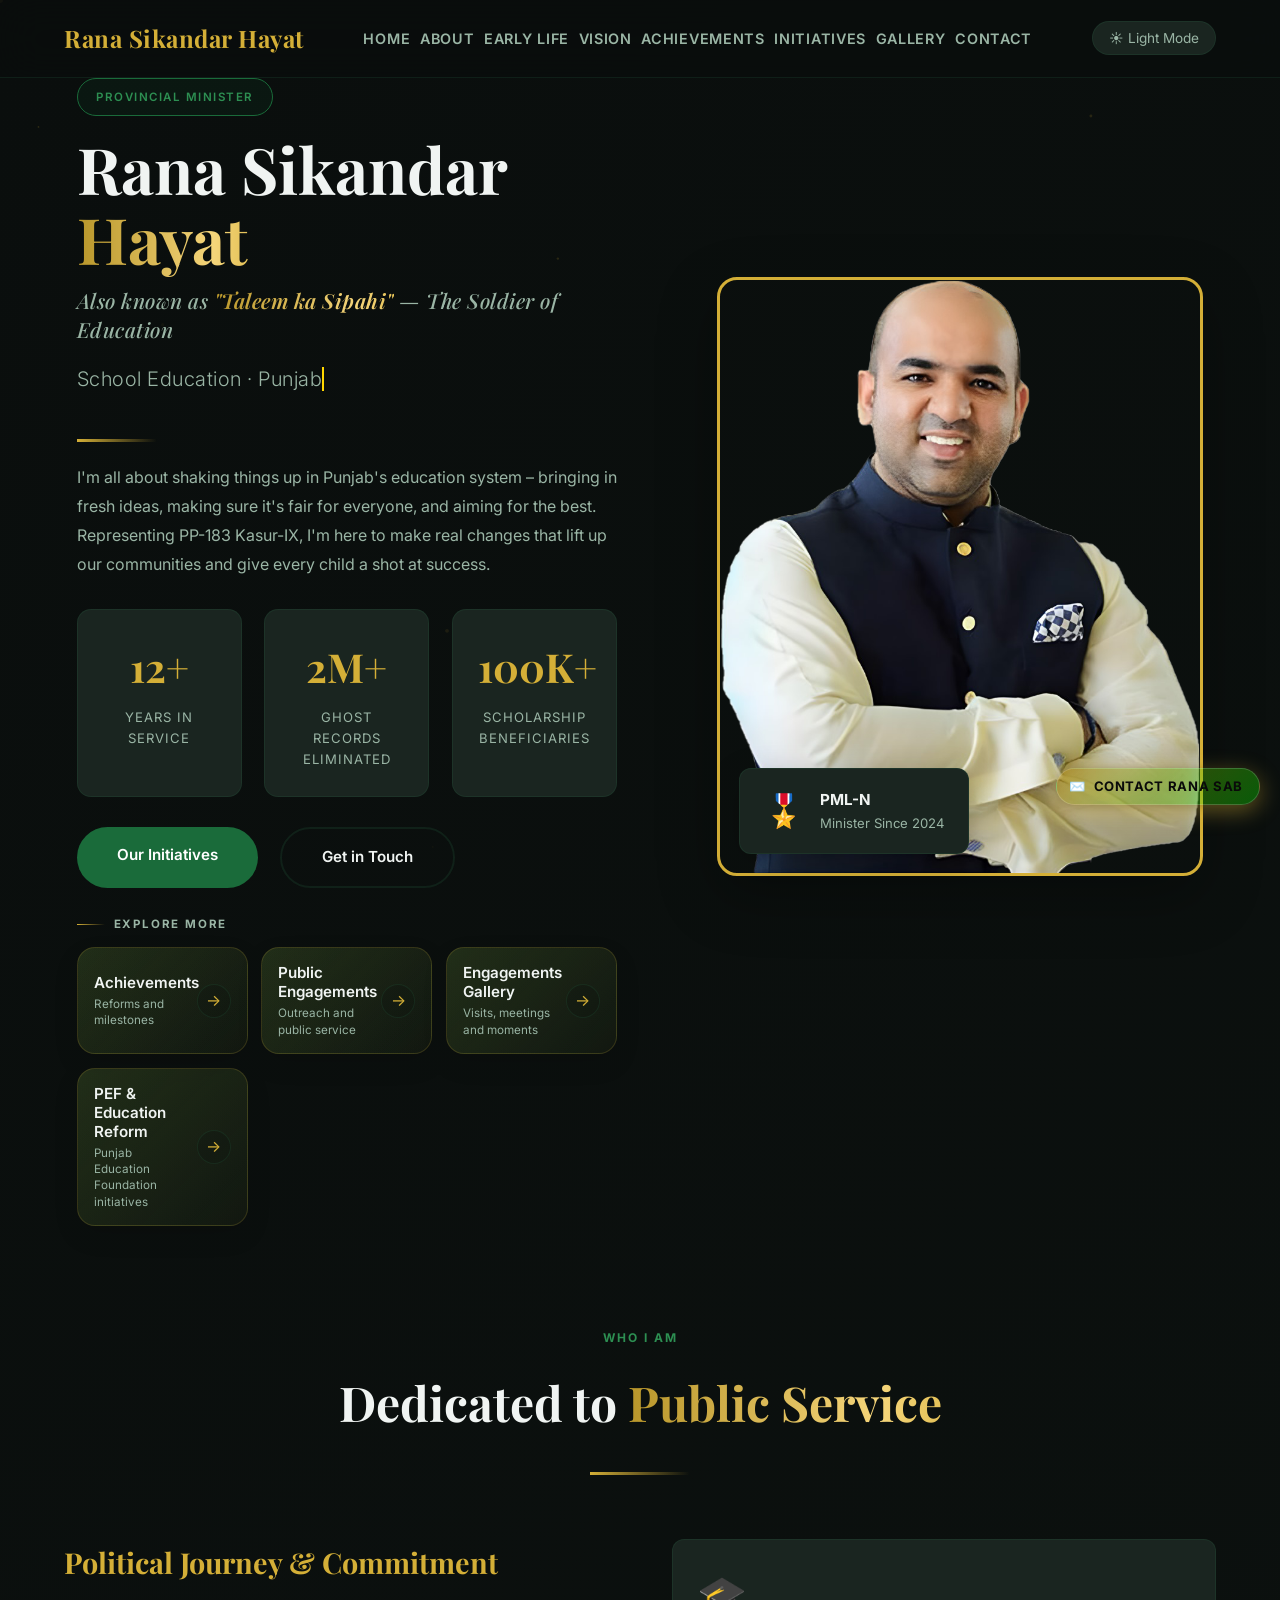
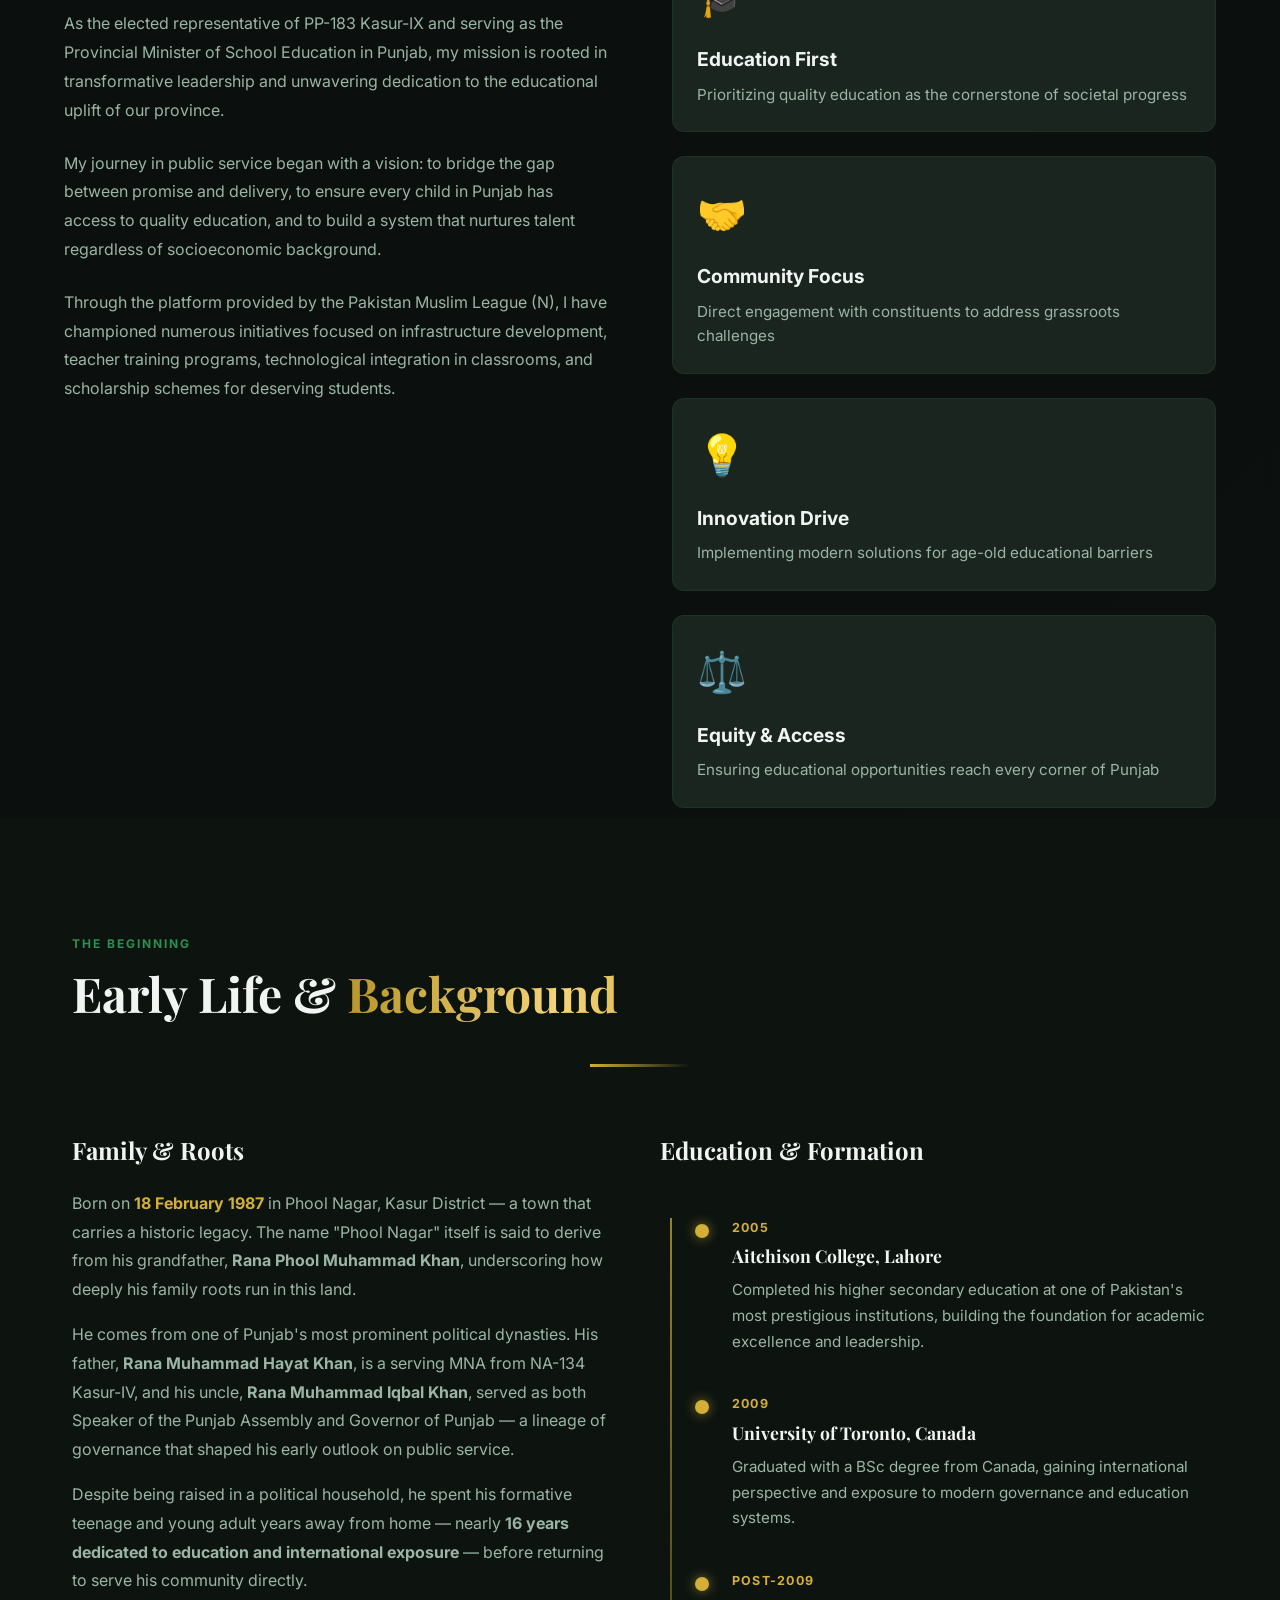
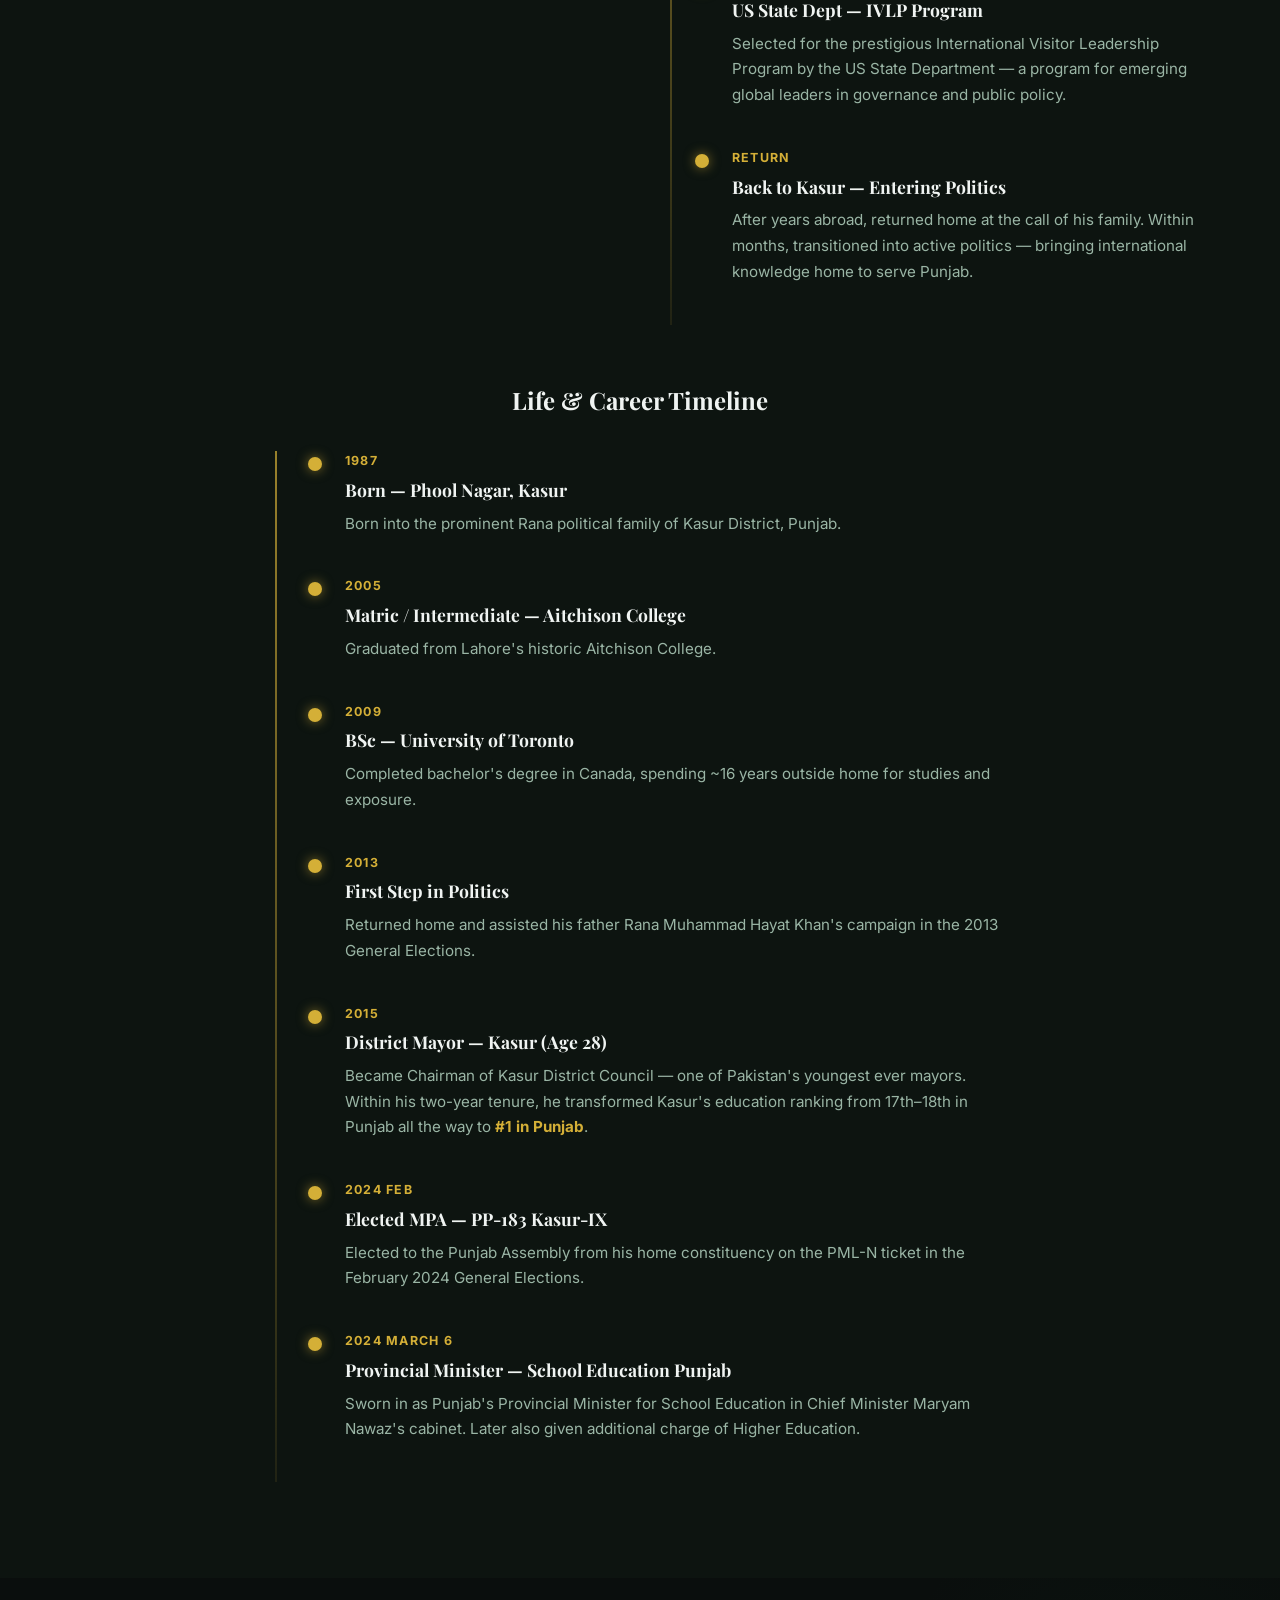
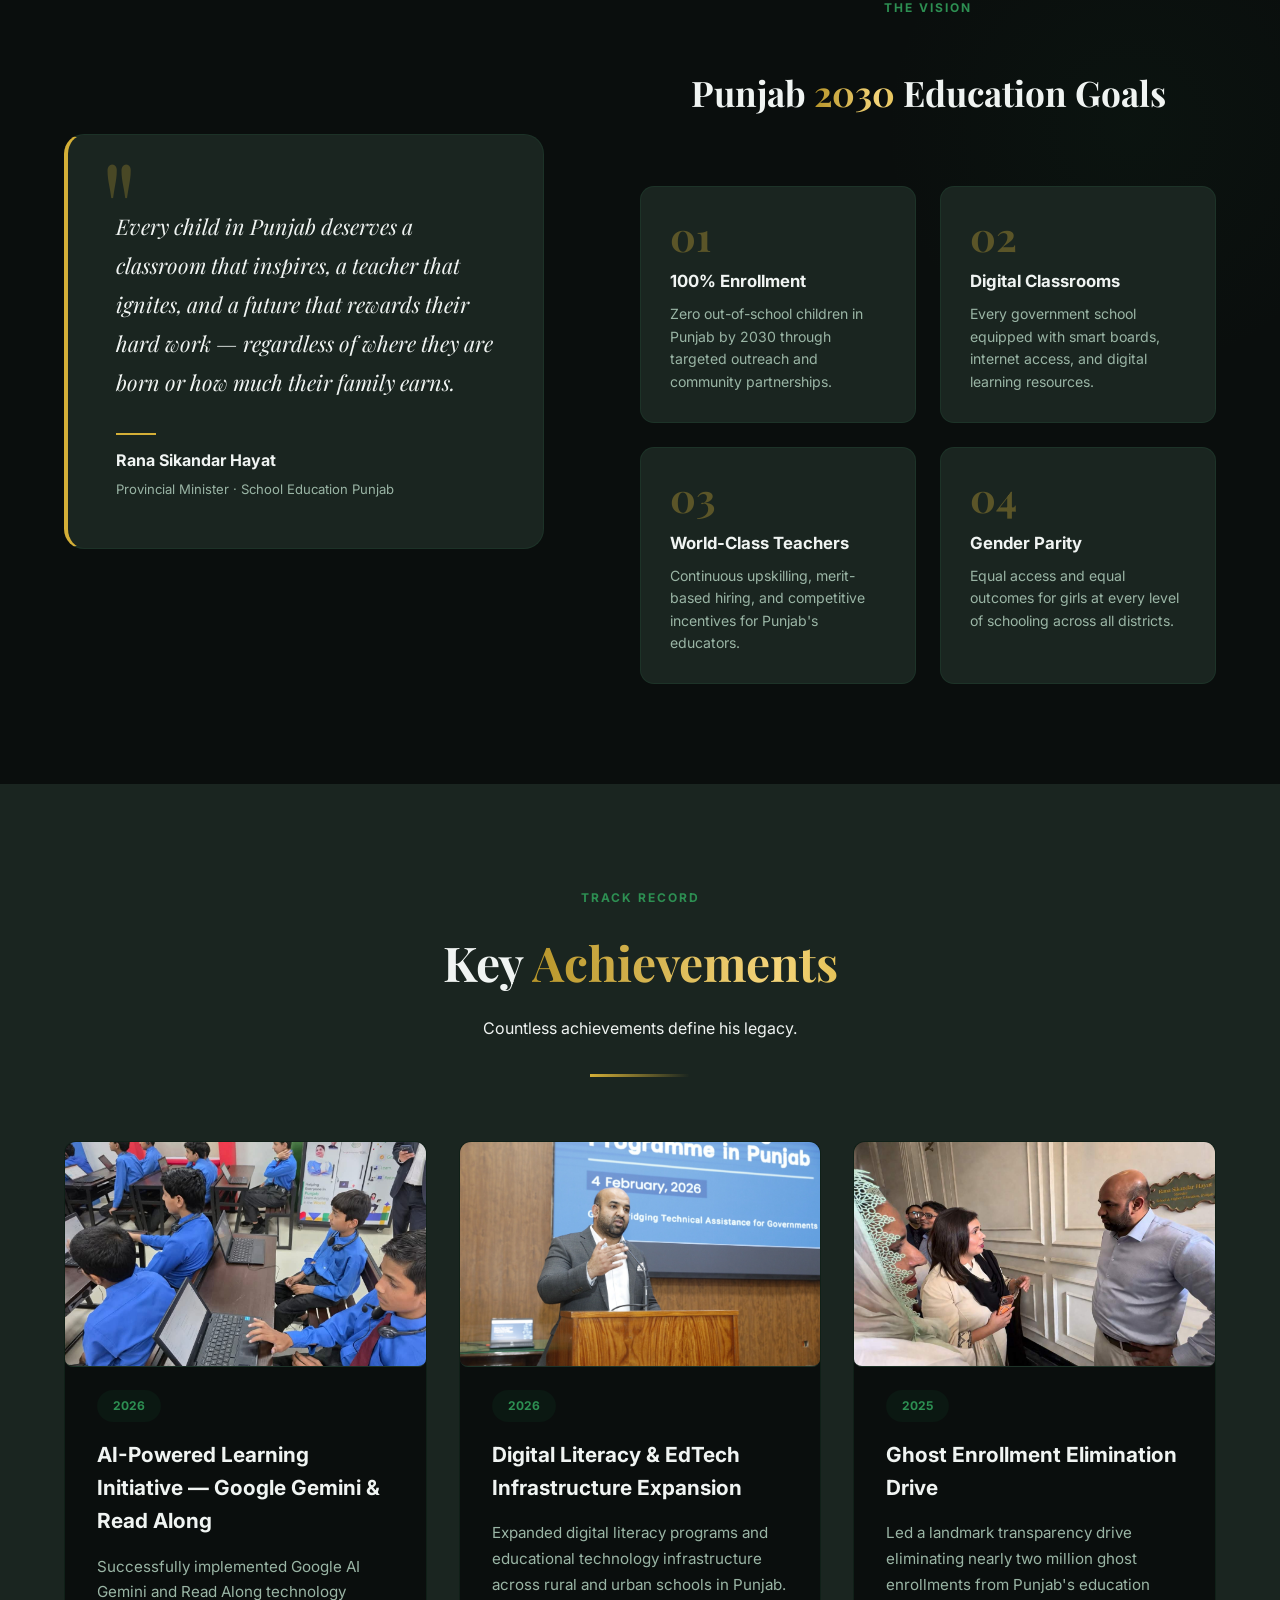
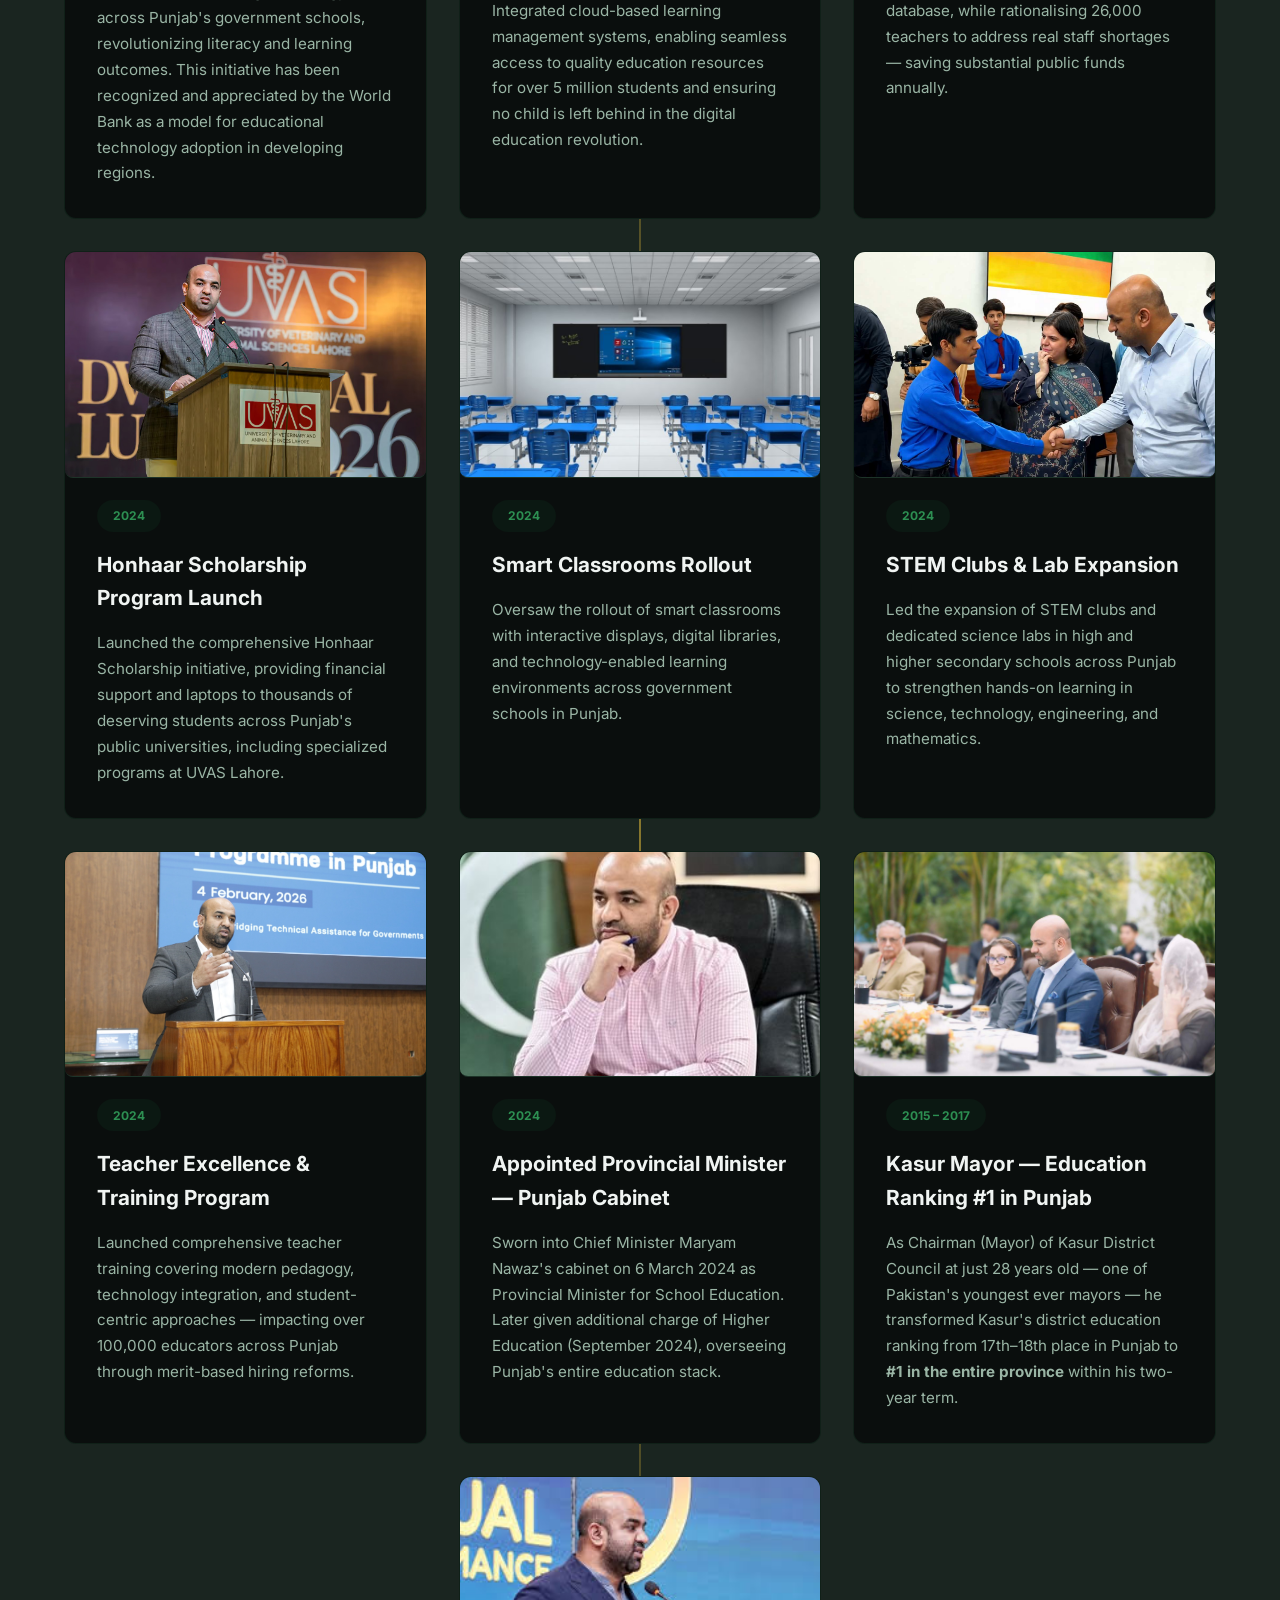
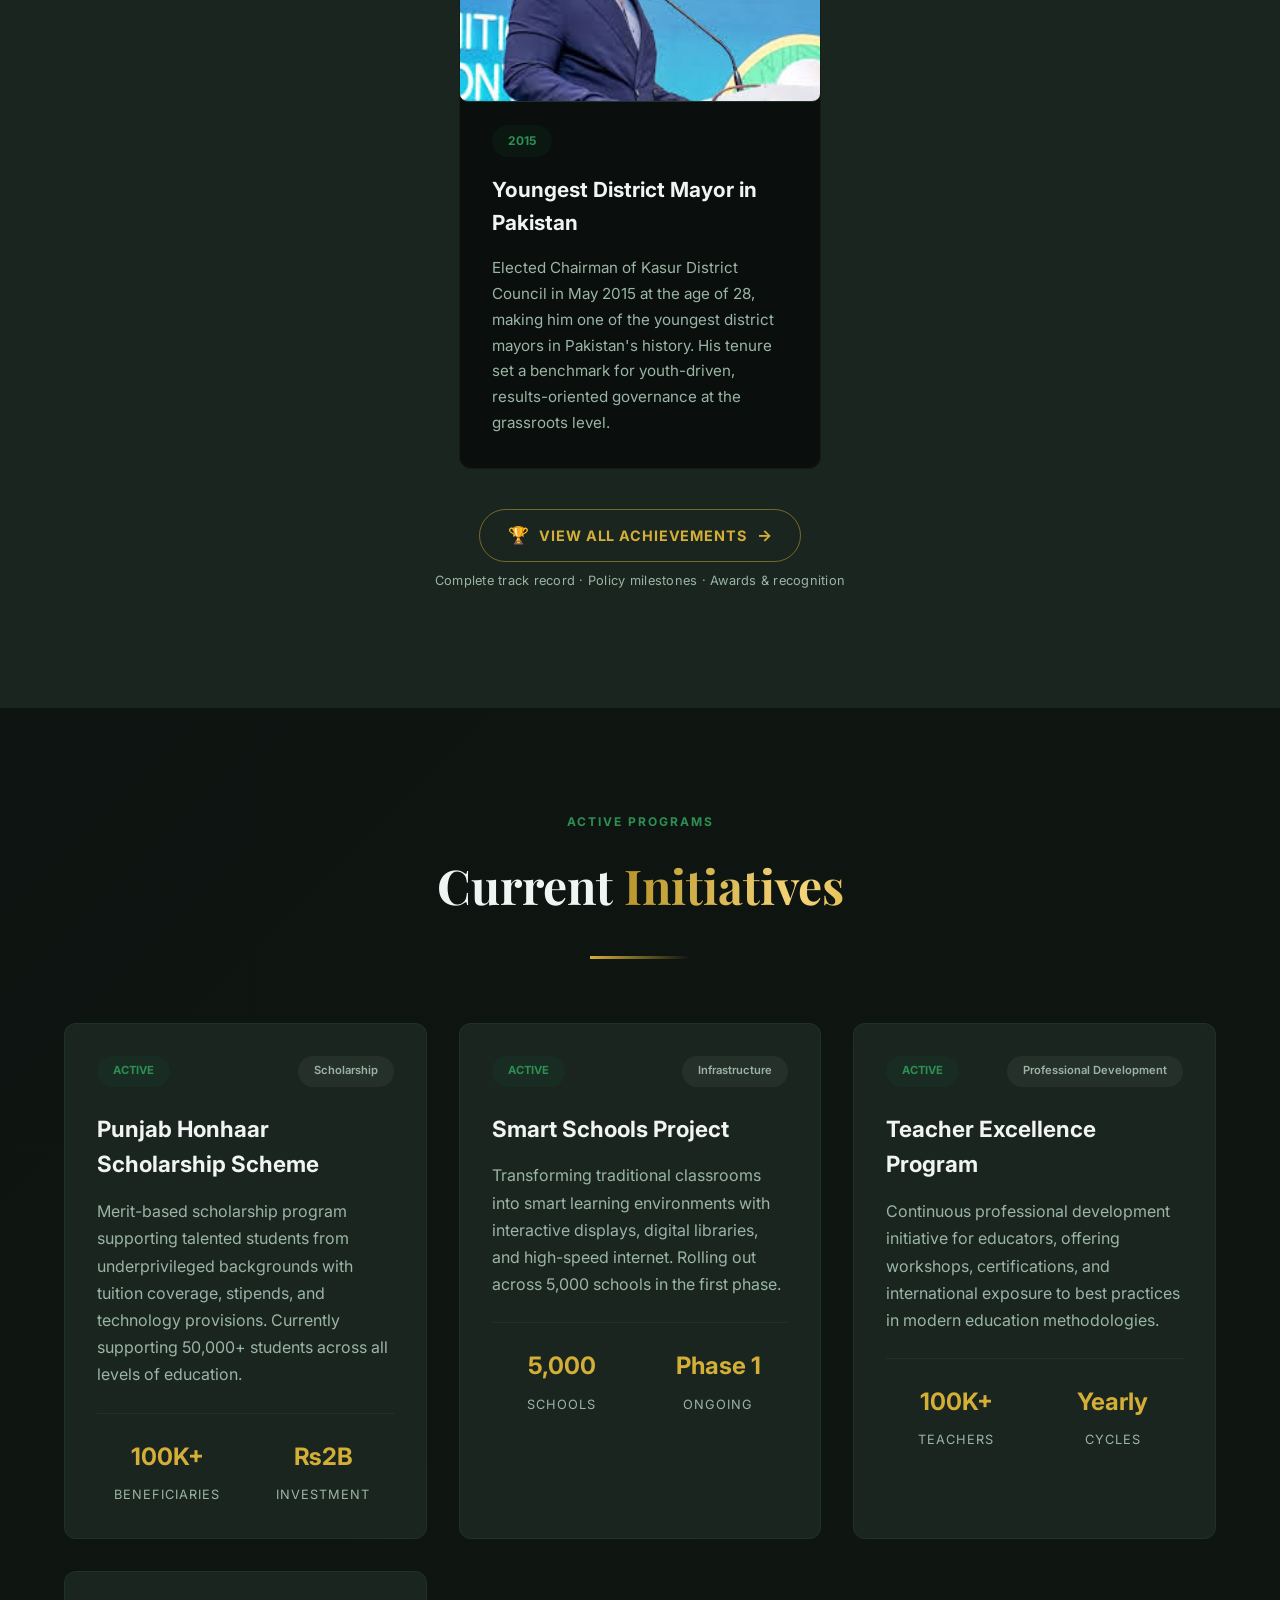
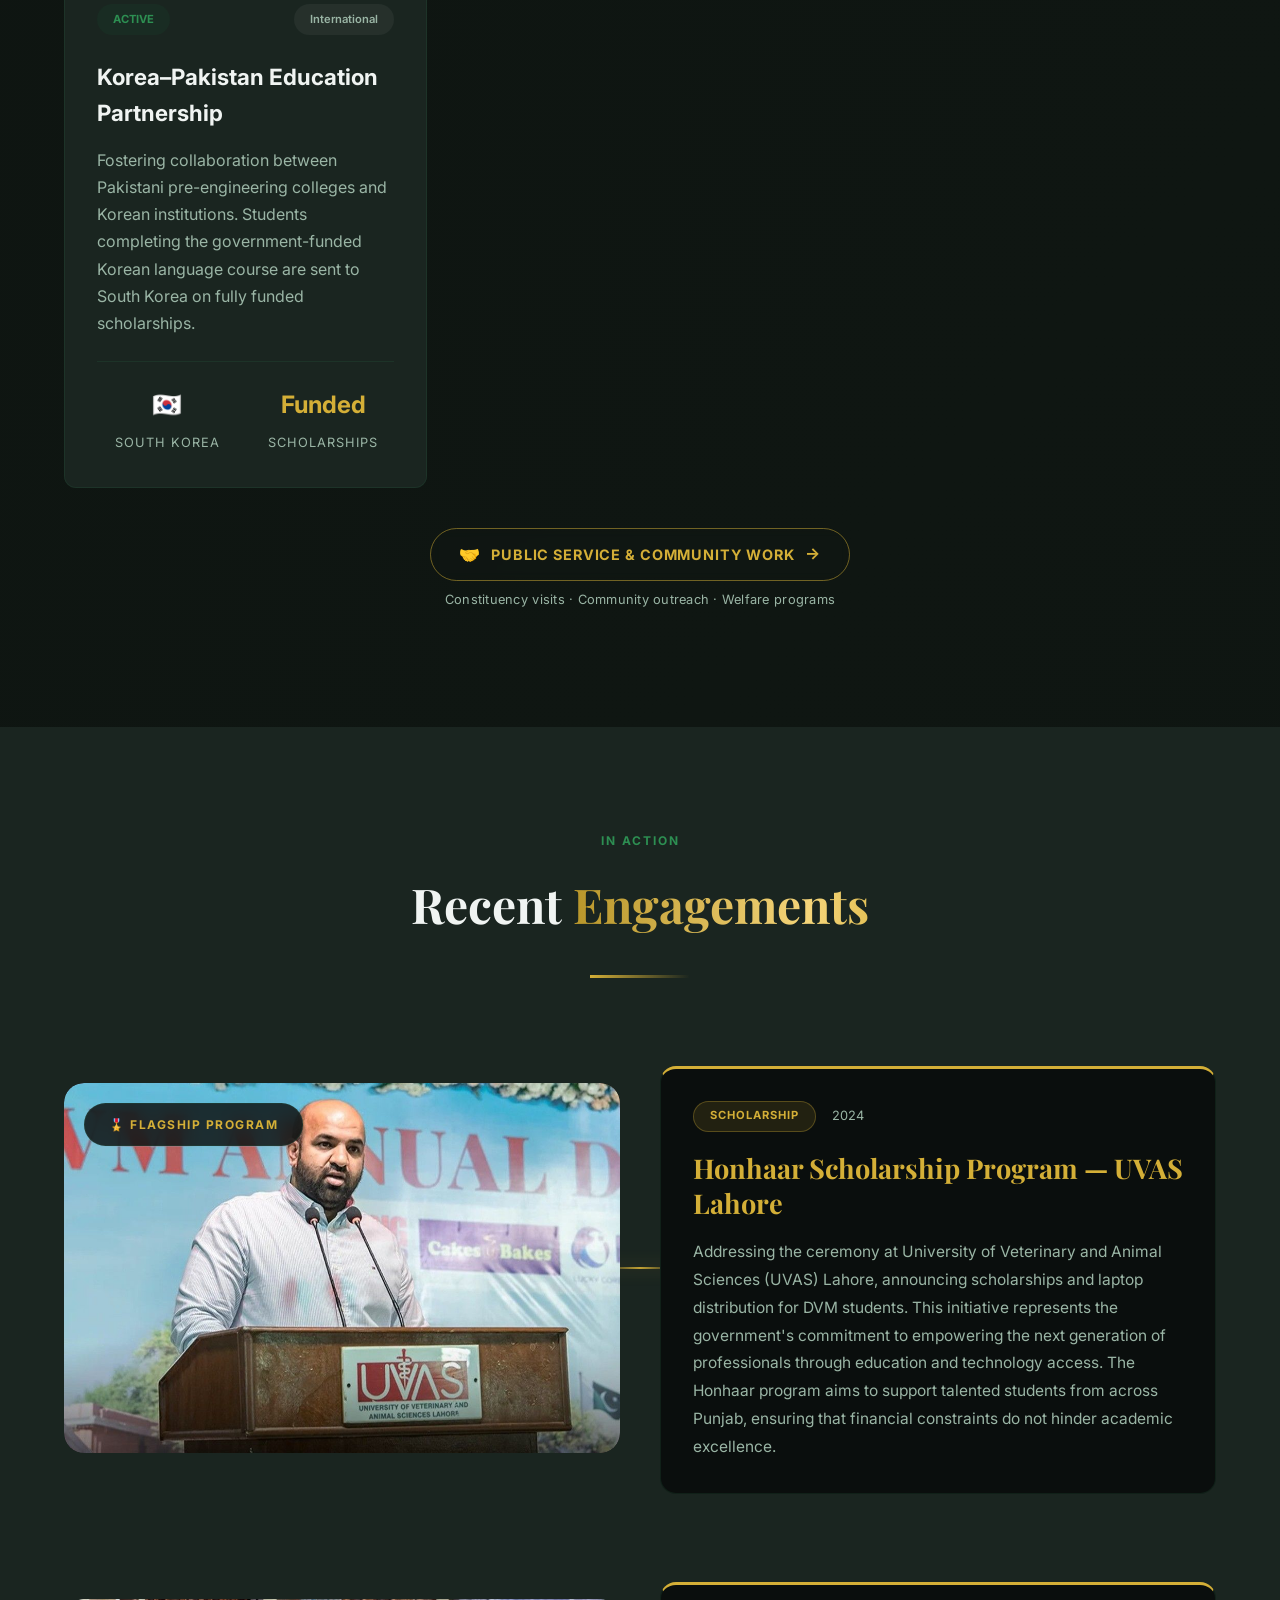
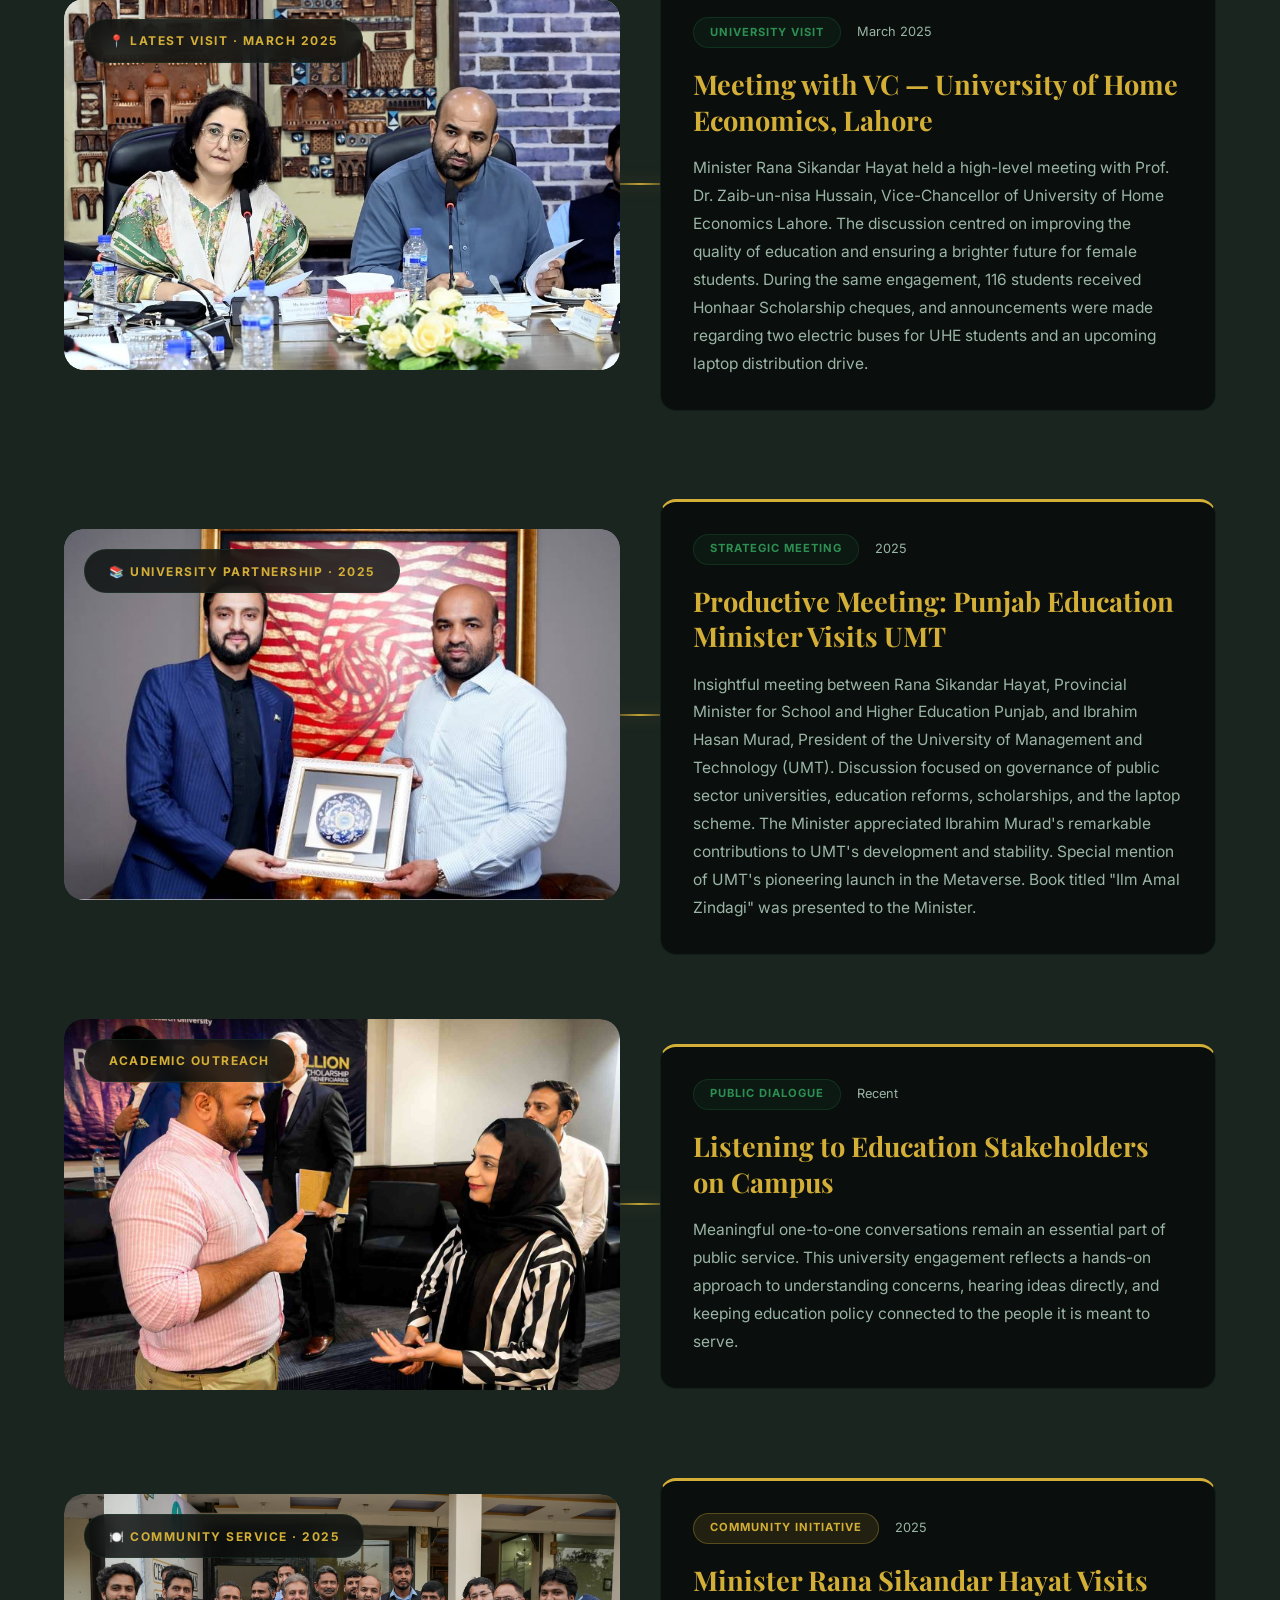
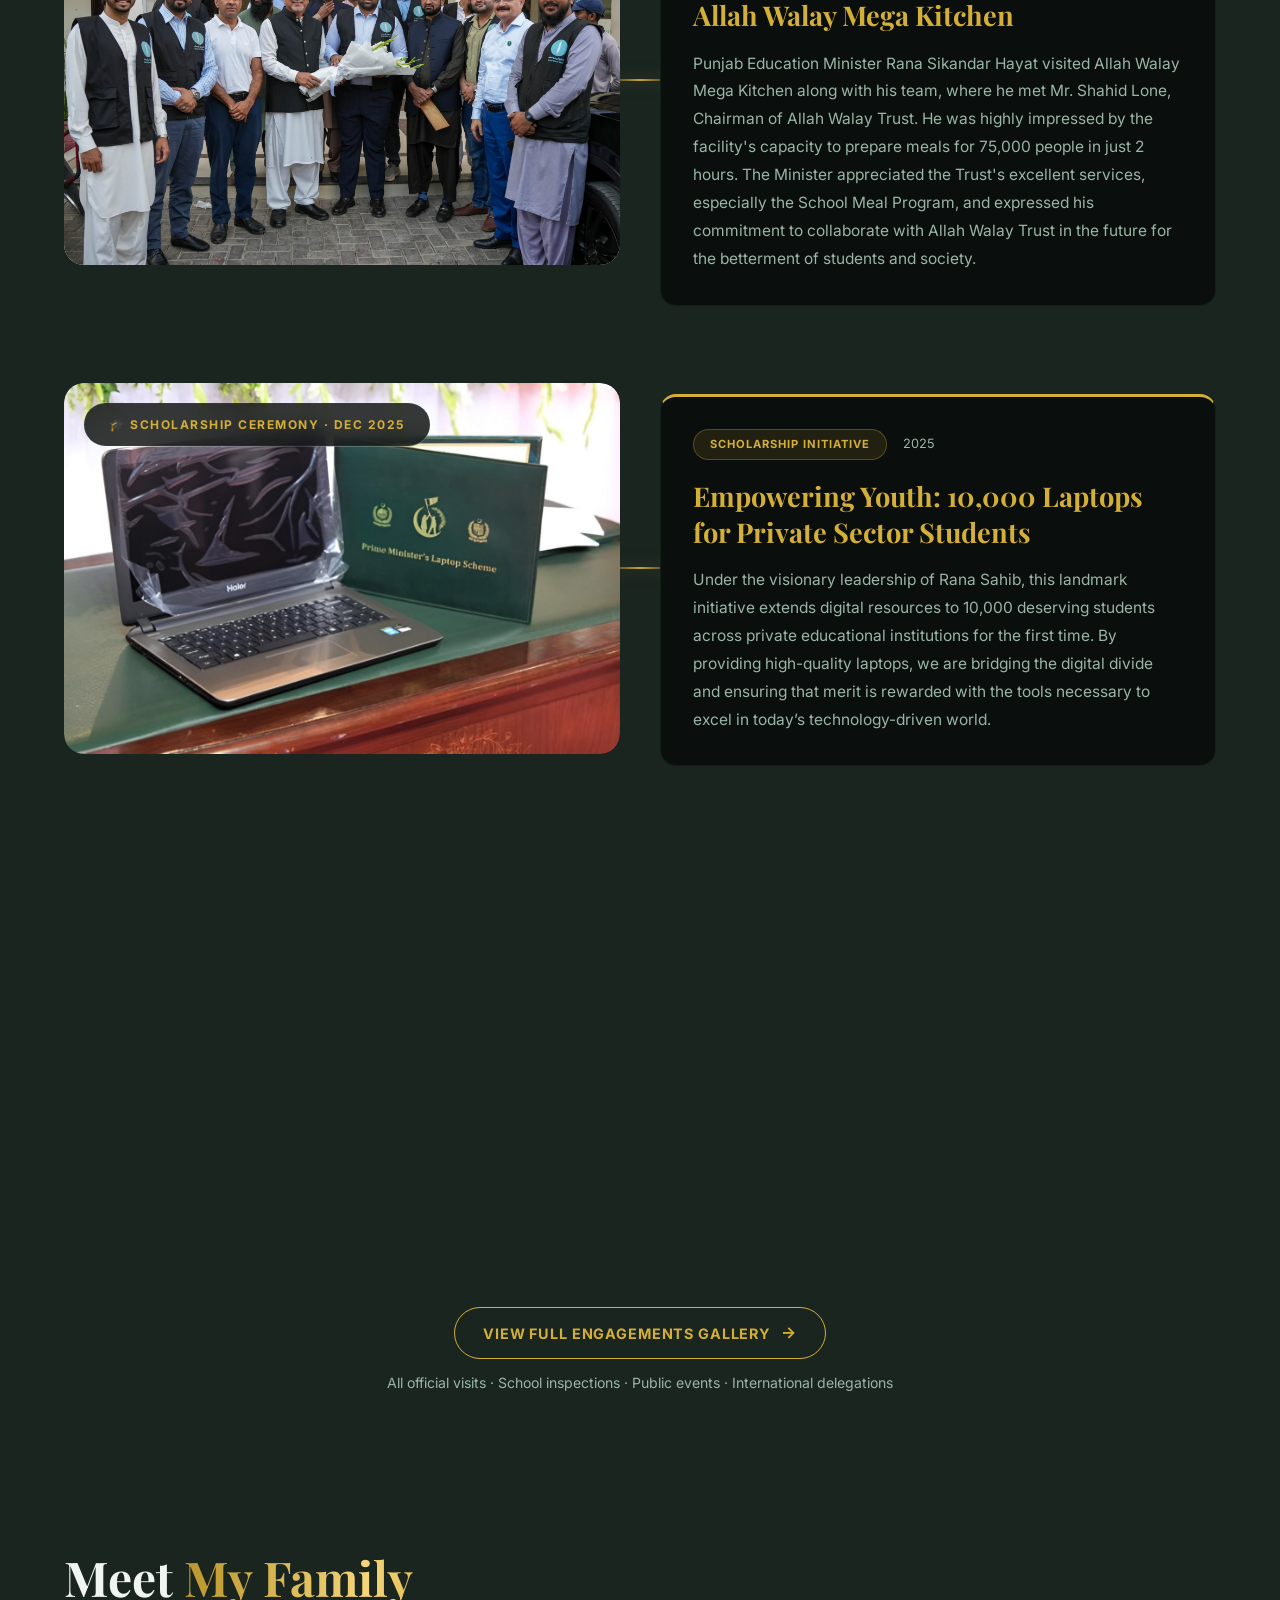
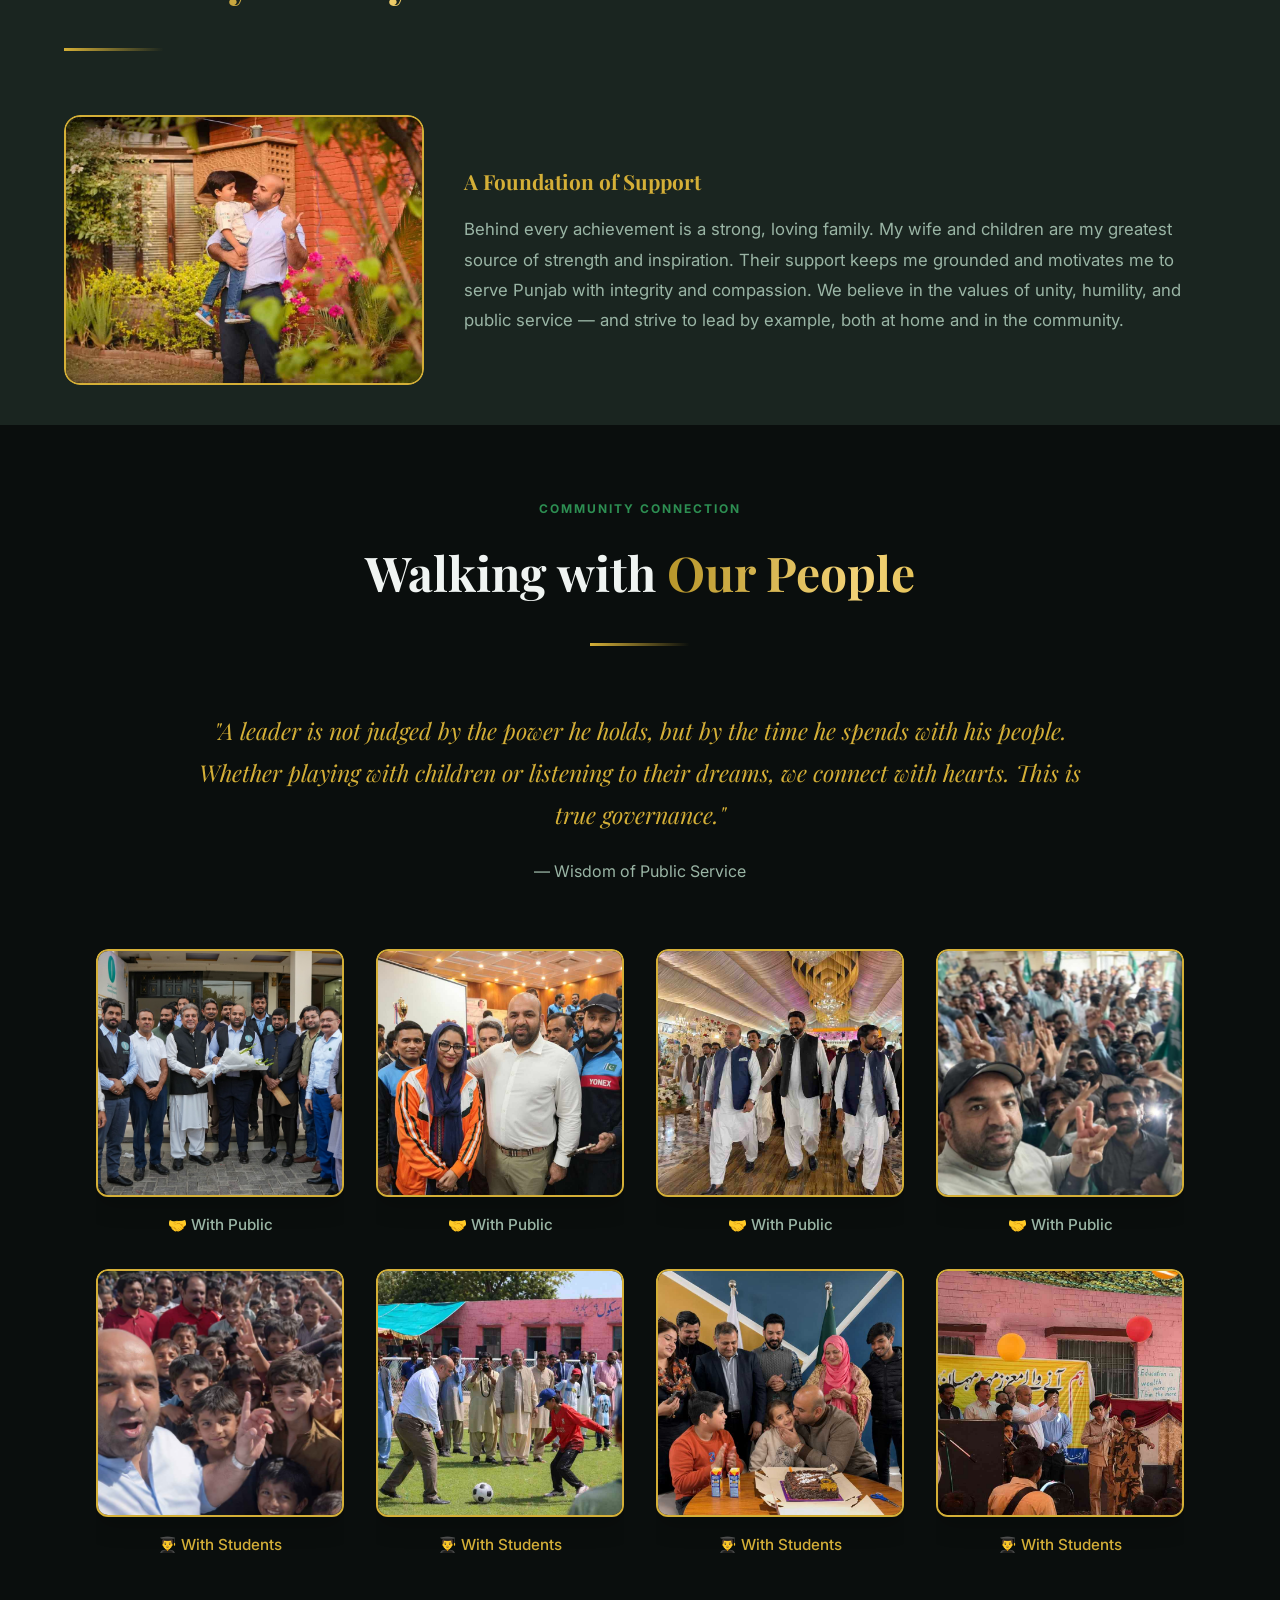
==== commit c6c80aef: "Enhance special moment section with new layout and features Refactor layout and styling for special " ====
--- a/index.html
+++ b/index.html
@@ -720,63 +720,194 @@
 
     <div style="display: flex; justify-content: center; margin-top: 2.5rem;">
       <div style="
-        width: 500px;
-        height: 270px;
-        border-radius: 14px;
-        border: 2px dashed rgba(212,175,55,0.5);
-        background: rgba(212,175,55,0.04);
+        width: 100%;
+        max-width: 600px;
+        border-radius: 16px;
+        border: 1.5px solid rgba(212,175,55,0.35);
+        background: linear-gradient(135deg, rgba(212,175,55,0.06) 0%, rgba(212,175,55,0.02) 100%);
         display: flex;
         flex-direction: column;
         align-items: center;
         justify-content: center;
-        gap: 0.6rem;
-        box-shadow: 0 4px 24px rgba(0,0,0,0.15), inset 0 0 40px rgba(212,175,55,0.03);
+        gap: 1rem;
+        padding: 3rem 2rem;
+        box-shadow: 0 8px 32px rgba(0,0,0,0.18), 0 0 0 1px rgba(212,175,55,0.08);
         position: relative;
         overflow: hidden;
       ">
-        <div style="font-size: 2.2rem; opacity: 0.4;">📸</div>
-        <div style="font-size: 0.85rem; color: var(--gold); font-weight: 600; opacity: 0.7; letter-spacing: 1px;">With PM Pakistan</div>
-        <div style="font-size: 0.75rem; color: var(--text-secondary); opacity: 0.5;">500 × 270</div>
+        <!-- Decorative corner accents -->
+        <div style="position:absolute;top:12px;left:12px;width:22px;height:22px;border-top:2px solid rgba(212,175,55,0.5);border-left:2px solid rgba(212,175,55,0.5);border-radius:3px 0 0 0;"></div>
+        <div style="position:absolute;top:12px;right:12px;width:22px;height:22px;border-top:2px solid rgba(212,175,55,0.5);border-right:2px solid rgba(212,175,55,0.5);border-radius:0 3px 0 0;"></div>
+        <div style="position:absolute;bottom:12px;left:12px;width:22px;height:22px;border-bottom:2px solid rgba(212,175,55,0.5);border-left:2px solid rgba(212,175,55,0.5);border-radius:0 0 0 3px;"></div>
+        <div style="position:absolute;bottom:12px;right:12px;width:22px;height:22px;border-bottom:2px solid rgba(212,175,55,0.5);border-right:2px solid rgba(212,175,55,0.5);border-radius:0 0 3px 0;"></div>
+        <!-- Icon -->
+        <div style="width:64px;height:64px;border-radius:50%;background:rgba(212,175,55,0.1);border:1.5px solid rgba(212,175,55,0.3);display:flex;align-items:center;justify-content:center;font-size:1.8rem;">📸</div>
+        <!-- Text -->
+        <div style="text-align:center;">
+          <div style="font-size:1.1rem;color:var(--gold);font-weight:700;letter-spacing:1.5px;text-transform:uppercase;margin-bottom:0.4rem;">Photo Coming Soon</div>
+          <div style="font-size:0.88rem;color:var(--text-secondary);opacity:0.75;line-height:1.6;">An official photograph with the Prime Minister of Pakistan<br>will be added here shortly.</div>
+        </div>
+        <!-- Badge -->
+        <div style="margin-top:0.4rem;padding:0.35rem 1.1rem;border-radius:20px;background:rgba(212,175,55,0.1);border:1px solid rgba(212,175,55,0.25);font-size:0.78rem;color:var(--gold);font-weight:600;letter-spacing:0.5px;">🇵🇰 National Leadership</div>
       </div>
     </div>
 
   </section>
 
   <!-- SPECIAL MOMENT: MEETING WITH RANA SIKANDAR HAYAT -->
+  <style>
+    #special-moment-rana .fm-card-responsive {
+      display: flex;
+      flex-direction: row;
+      gap: 2.5rem;
+      align-items: flex-start;
+      max-width: 960px;
+      margin: 0 auto;
+      background: var(--surface, rgba(255,255,255,0.03));
+      border: 1px solid rgba(212,175,55,0.18);
+      border-radius: 18px;
+      padding: 2rem;
+      box-shadow: 0 8px 40px rgba(0,0,0,0.18);
+    }
+    #special-moment-rana .fm-photo-wrap-r {
+      position: relative;
+      flex: 0 0 48%;
+      min-width: 0;
+      border-radius: 12px;
+      overflow: hidden;
+    }
+    #special-moment-rana .fm-photo-wrap-r img {
+      width: 100%;
+      aspect-ratio: 4/3;
+      object-fit: cover;
+      border-radius: 12px;
+      display: block;
+    }
+    #special-moment-rana .fm-badge-r {
+      position: absolute;
+      top: 12px;
+      left: 12px;
+      background: rgba(0,0,0,0.55);
+      border: 1px solid rgba(212,175,55,0.4);
+      border-radius: 8px;
+      padding: 4px 10px;
+      font-size: 1.1rem;
+    }
+    #special-moment-rana .fm-info-r {
+      flex: 1;
+      display: flex;
+      flex-direction: column;
+      gap: 1rem;
+    }
+    #special-moment-rana .fm-quote-r {
+      font-style: italic;
+      color: var(--gold, #d4af37);
+      font-size: 0.95rem;
+      line-height: 1.65;
+      border-left: 3px solid rgba(212,175,55,0.4);
+      padding-left: 1rem;
+    }
+    #special-moment-rana .fm-title-r {
+      font-family: 'Playfair Display', serif;
+      font-size: 1.3rem;
+      color: var(--text);
+      margin: 0;
+    }
+    #special-moment-rana .fm-desc-r {
+      font-size: 0.9rem;
+      color: var(--text-secondary);
+      line-height: 1.7;
+      margin: 0;
+    }
+    #special-moment-rana .fm-gold-r { color: var(--gold, #d4af37); font-weight: 600; }
+    #special-moment-rana .fm-tags-r {
+      display: flex;
+      flex-wrap: wrap;
+      gap: 0.5rem;
+      margin-top: 0.25rem;
+    }
+    #special-moment-rana .fm-tag-r {
+      font-size: 0.78rem;
+      color: var(--gold, #d4af37);
+      background: rgba(212,175,55,0.08);
+      border: 1px solid rgba(212,175,55,0.2);
+      border-radius: 20px;
+      padding: 0.25rem 0.75rem;
+    }
+    #special-moment-rana .slide-dots {
+      display: flex;
+      gap: 6px;
+      justify-content: center;
+      margin-top: 0.6rem;
+    }
+    #special-moment-rana .slide-dot {
+      width: 7px; height: 7px;
+      border-radius: 50%;
+      background: rgba(212,175,55,0.3);
+      border: none; cursor: pointer;
+      padding: 0;
+      transition: background 0.3s;
+    }
+    #special-moment-rana .slide-dot.active { background: #d4af37; }
+    @media (max-width: 700px) {
+      #special-moment-rana .fm-card-responsive {
+        flex-direction: column;
+        gap: 1.5rem;
+        padding: 1.2rem;
+      }
+      #special-moment-rana .fm-photo-wrap-r {
+        flex: none;
+        width: 100%;
+      }
+    }
+  </style>
   <section class="public-engagement-section" id="special-moment-rana" style="background: var(--bg); padding: 70px 5% 60px;">
     <div class="section-tag reveal">📸 Special Moment</div>
     <h2 class="section-title reveal">A Meeting at the <span class="gold">Ministry</span></h2>
     <div class="section-divider reveal"></div>
 
-    <div class="footer-moments" style="background: transparent; border: none; padding: 2rem 0 0;">
-      <div class="footer-moments-inner">
-        <div class="fm-card">
-          <div class="fm-photo-wrap">
-                    <div class="feature-image-slides">
-            <img src="pics/minister-meeting-1.png" alt="Meeting with Rana Sikandar Hayat" class="fm-photo" onerror="this.style.display='none'">
-            <img src="pics/minister-meeting-2.png" alt="Meeting with Rana Sikandar Hayat" class="fm-photo" onerror="this.style.display='none'">
-            <img src="pics/minister-meeting-3.png" alt="Meeting with Rana Sikandar Hayat" class="fm-photo" onerror="this.style.display='none'">
-            <img src="pics/minister-meeting-4.png" alt="Meeting with Rana Sikandar Hayat" class="fm-photo" onerror="this.style.display='none'">
-            <img src="pics/minister-meeting-5.png" alt="Meeting with Rana Sikandar Hayat" class="fm-photo" onerror="this.style.display='none'">
-                    </div>
-            <div class="fm-photo-glow"></div>
-            <div class="fm-badge-corner">🏛️</div>
-          </div>
-          <div class="fm-info">
-            <div class="fm-quote">"Education is the most powerful weapon which you can use to change the world."</div>
-            <h4 class="fm-title">A Meeting at the Ministry</h4>
-            <p class="fm-desc">Honored to meet <span class="fm-gold">Rana Sikandar Hayat</span> — Provincial Minister of School Education, Punjab — at his ministerial office. An inspiring conversation on the future of education in Pakistan.</p>
-            <div class="fm-meta">
-              <span class="fm-tag">🏢 Lahore, Punjab</span>
-              <span class="fm-tag">📅 2026</span>
-              <span class="fm-tag">🎓 Education Ministry</span>
-            </div>
-          </div>
-        </div>
-      </div>
-    </div>
-
-  </section>
+    <div style="padding: 2rem 0 0;">
+      <div class="fm-card-responsive">
+        <div class="fm-photo-wrap-r">
+          <img src="pics/minister-meeting-1.png" alt="Meeting with Rana Sikandar Hayat" id="ministrySlideImg">
+          <div class="fm-badge-r">🏛️</div>
+          <div class="slide-dots" id="ministryDots">
+            <button class="slide-dot active" onclick="ministrySlide(0)"></button>
+            <button class="slide-dot" onclick="ministrySlide(1)"></button>
+            <button class="slide-dot" onclick="ministrySlide(2)"></button>
+            <button class="slide-dot" onclick="ministrySlide(3)"></button>
+            <button class="slide-dot" onclick="ministrySlide(4)"></button>
+          </div>
+        </div>
+        <div class="fm-info-r">
+          <div class="fm-quote-r">"Education is the most powerful weapon which you can use to change the world."</div>
+          <h4 class="fm-title-r">A Meeting at the Ministry</h4>
+          <p class="fm-desc-r">Honored to meet <span class="fm-gold-r">Rana Sikandar Hayat</span> — Provincial Minister of School Education, Punjab — at his ministerial office. An inspiring conversation on the future of education in Pakistan.</p>
+          <div class="fm-tags-r">
+            <span class="fm-tag-r">🏢 Lahore, Punjab</span>
+            <span class="fm-tag-r">📅 2026</span>
+            <span class="fm-tag-r">🎓 Education Ministry</span>
+          </div>
+        </div>
+      </div>
+    </div>
+
+  </section>
+  <script>
+    (function(){
+      var imgs = ['pics/minister-meeting-1.png','pics/minister-meeting-2.png','pics/minister-meeting-3.png','pics/minister-meeting-4.png','pics/minister-meeting-5.png'];
+      var current = 0;
+      function ministrySlide(n){
+        current = n;
+        var el = document.getElementById('ministrySlideImg');
+        if(el){ el.src = imgs[n]; }
+        var dots = document.querySelectorAll('#ministryDots .slide-dot');
+        dots.forEach(function(d,i){ d.classList.toggle('active', i===n); });
+      }
+      window.ministrySlide = ministrySlide;
+      setInterval(function(){ ministrySlide((current+1)%imgs.length); }, 3500);
+    })();
+  </script>
 
 
 
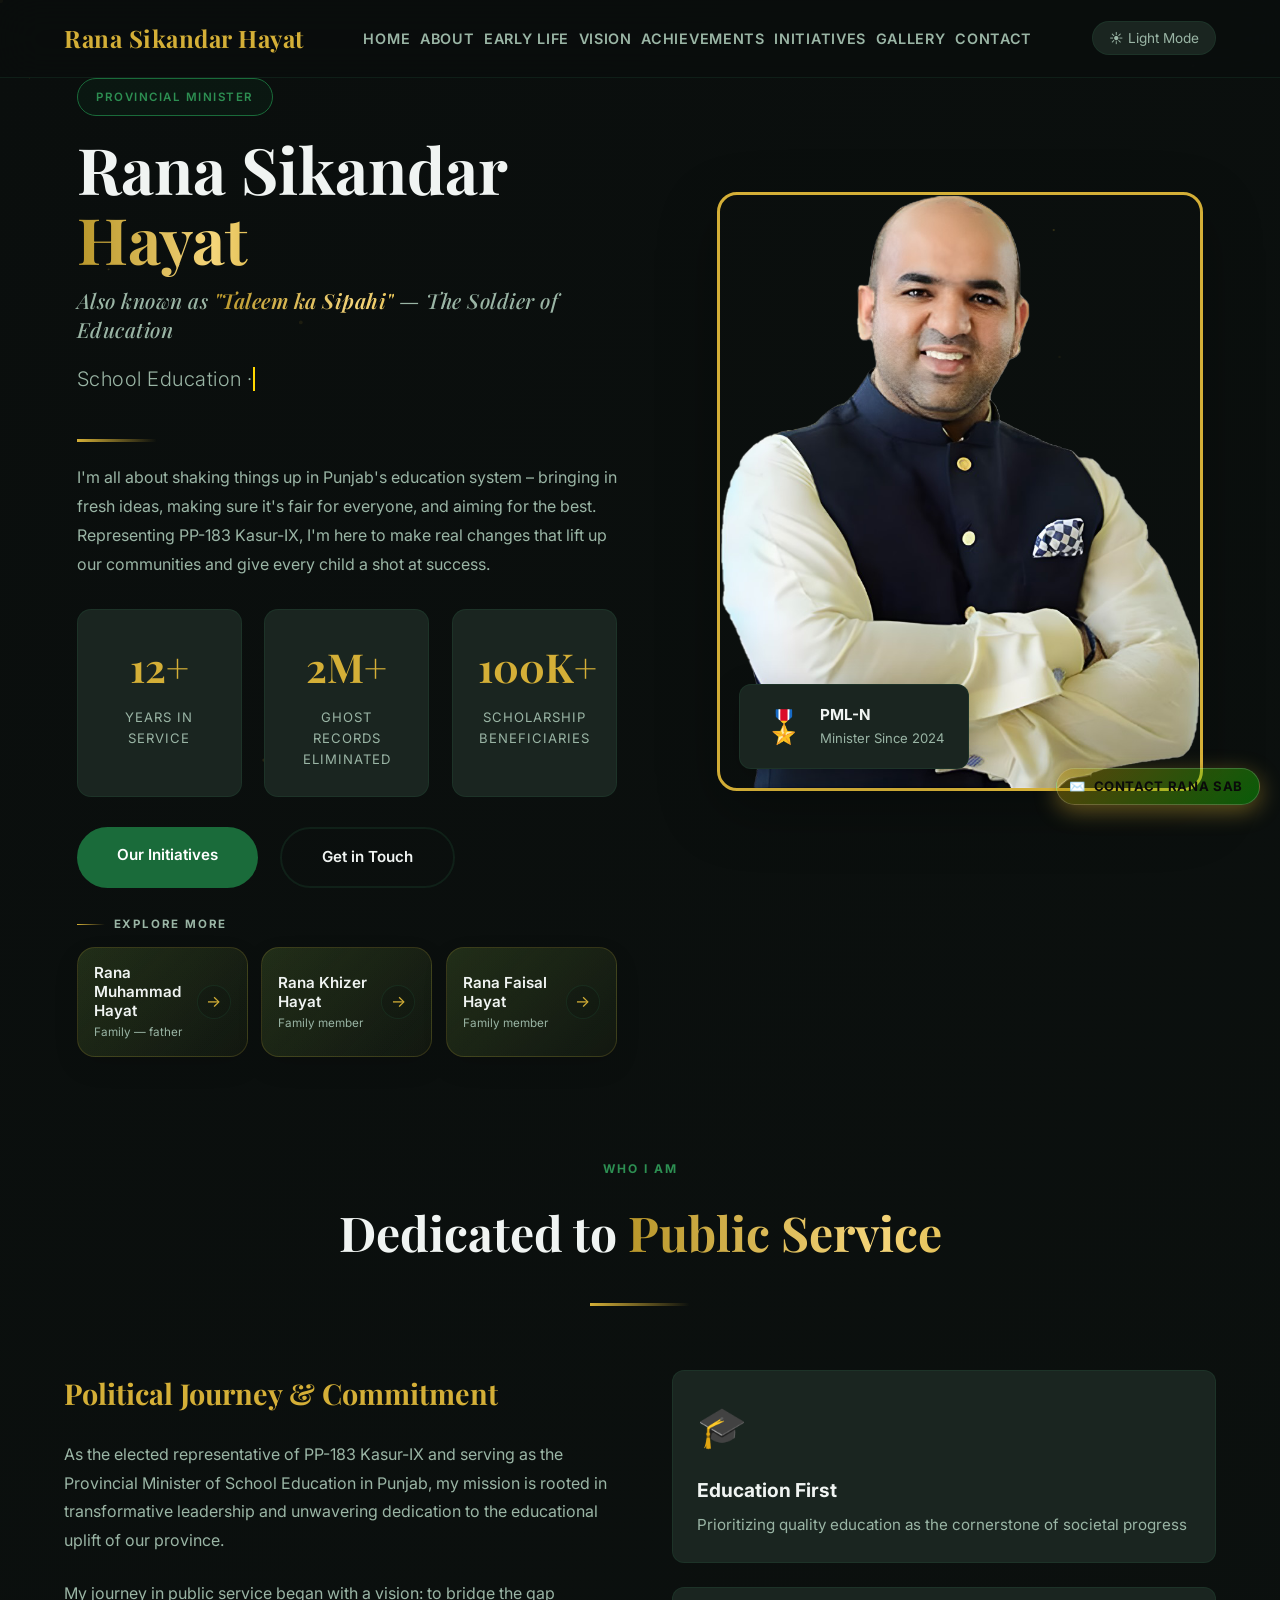
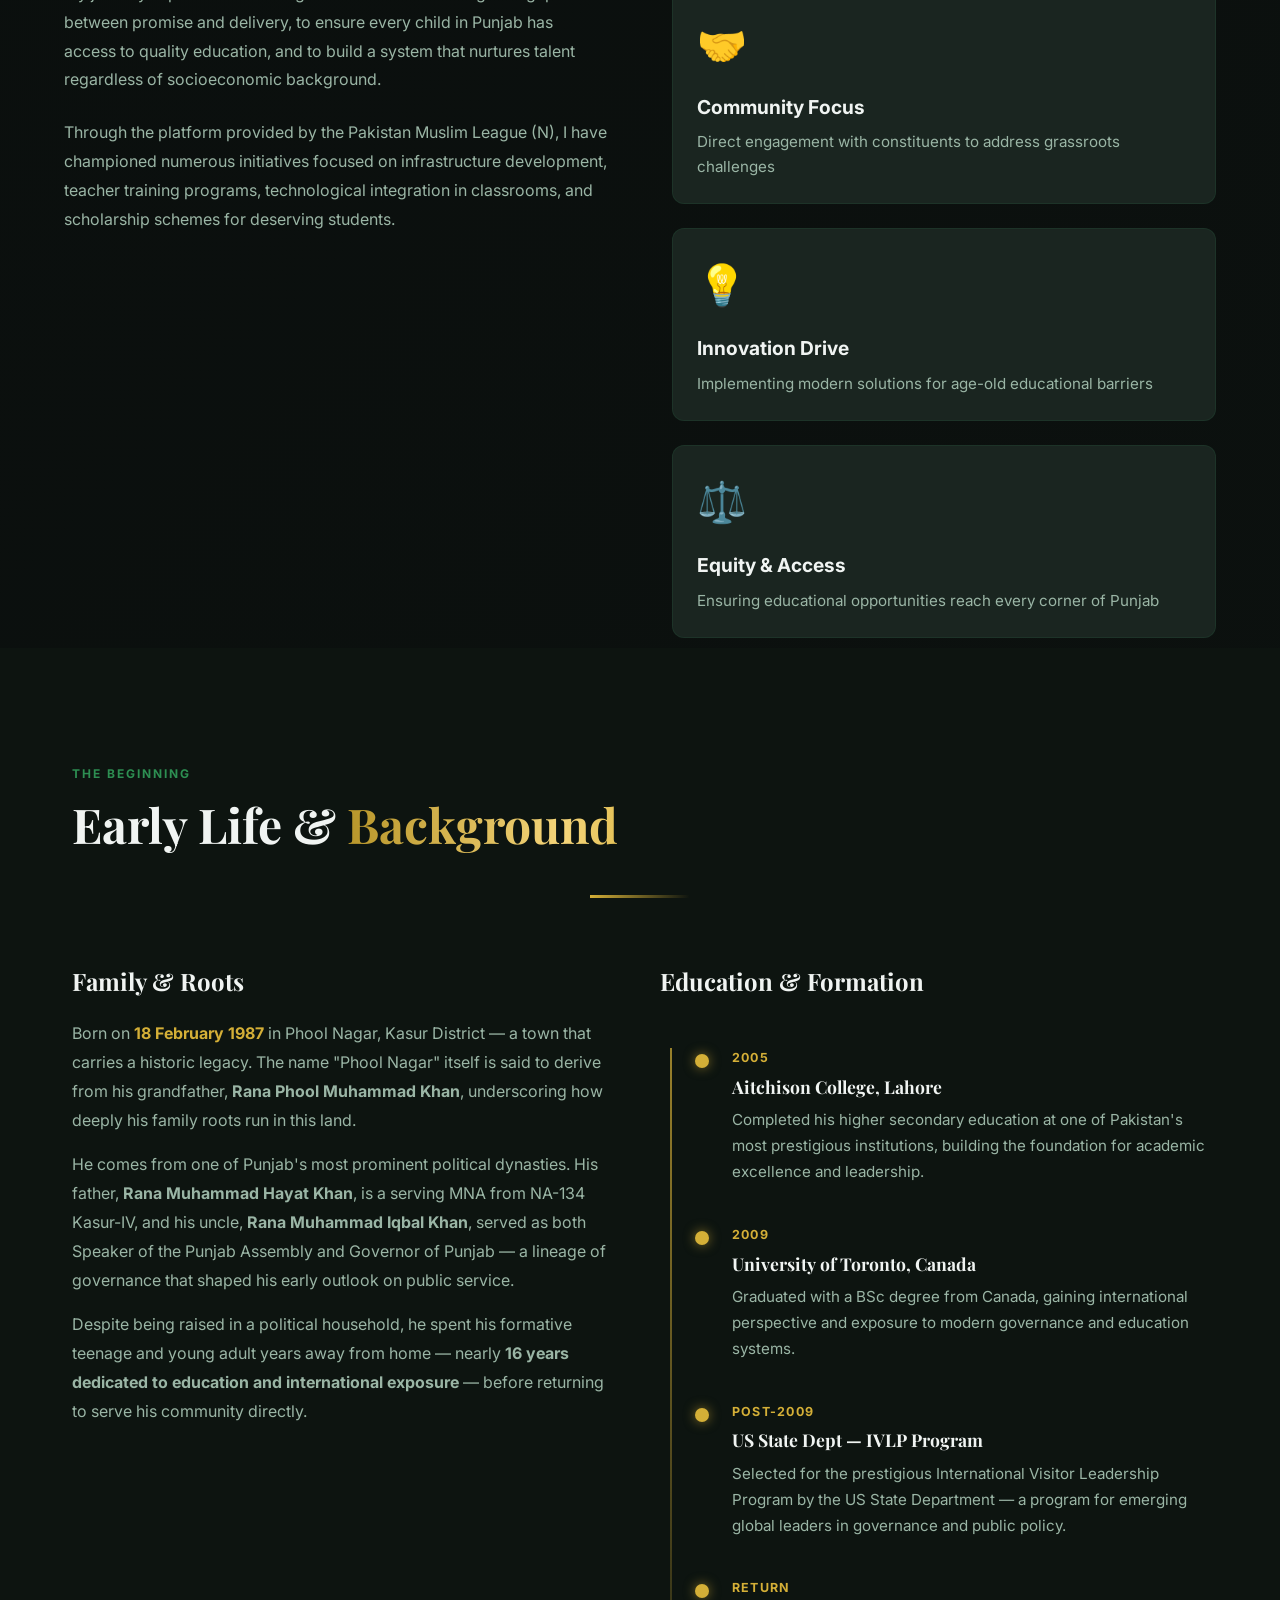
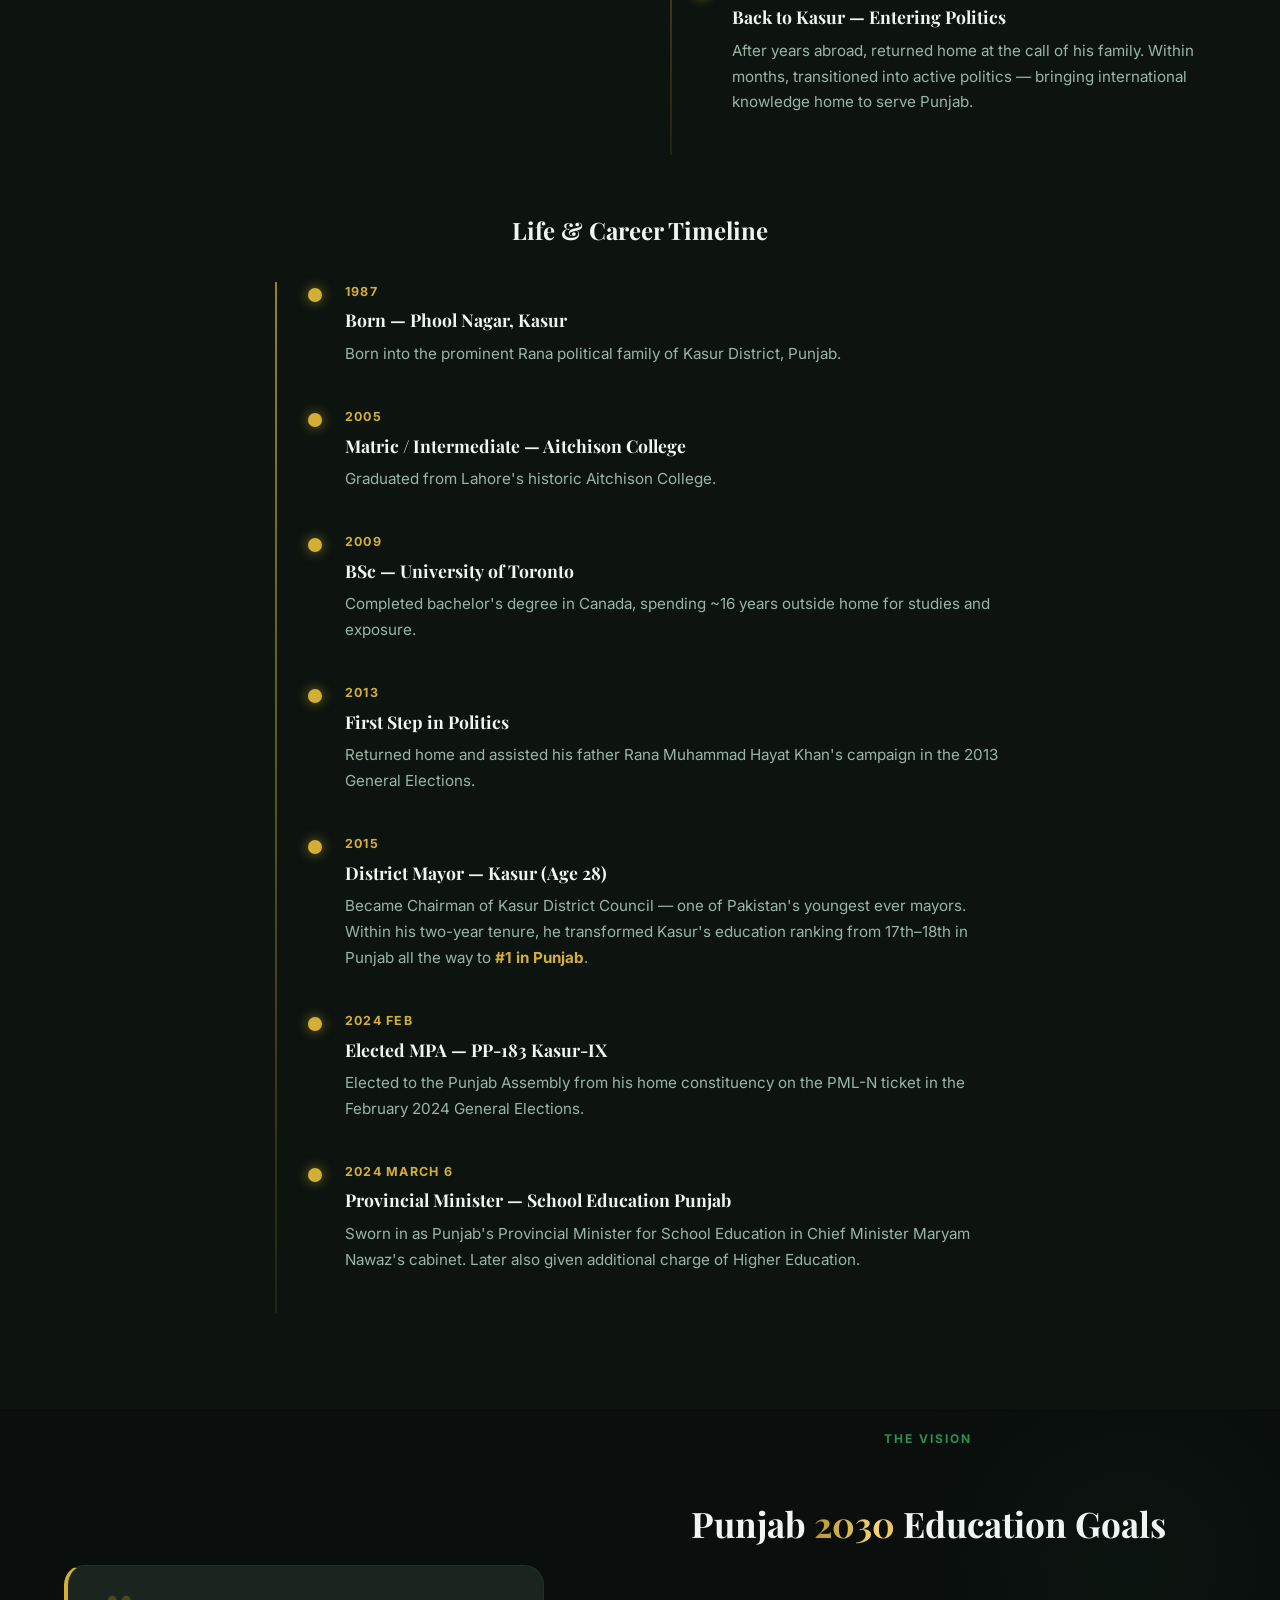
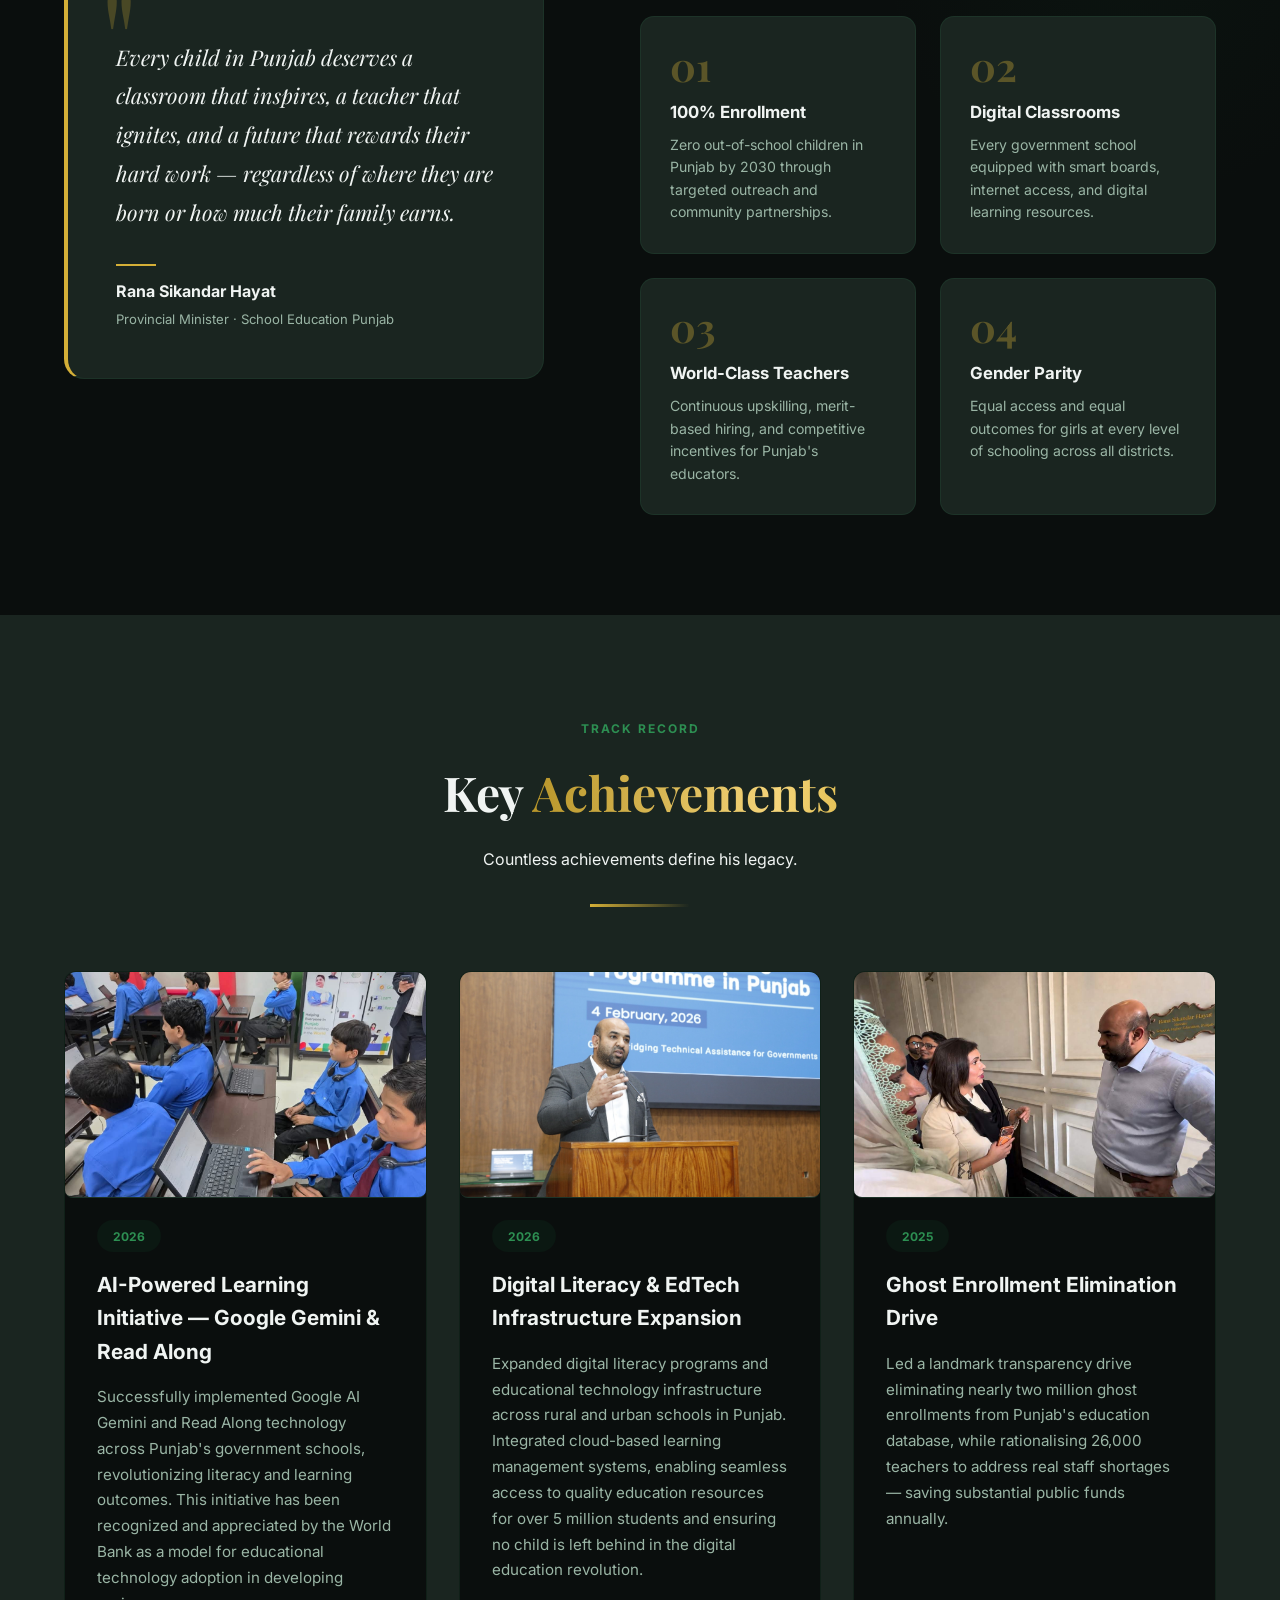
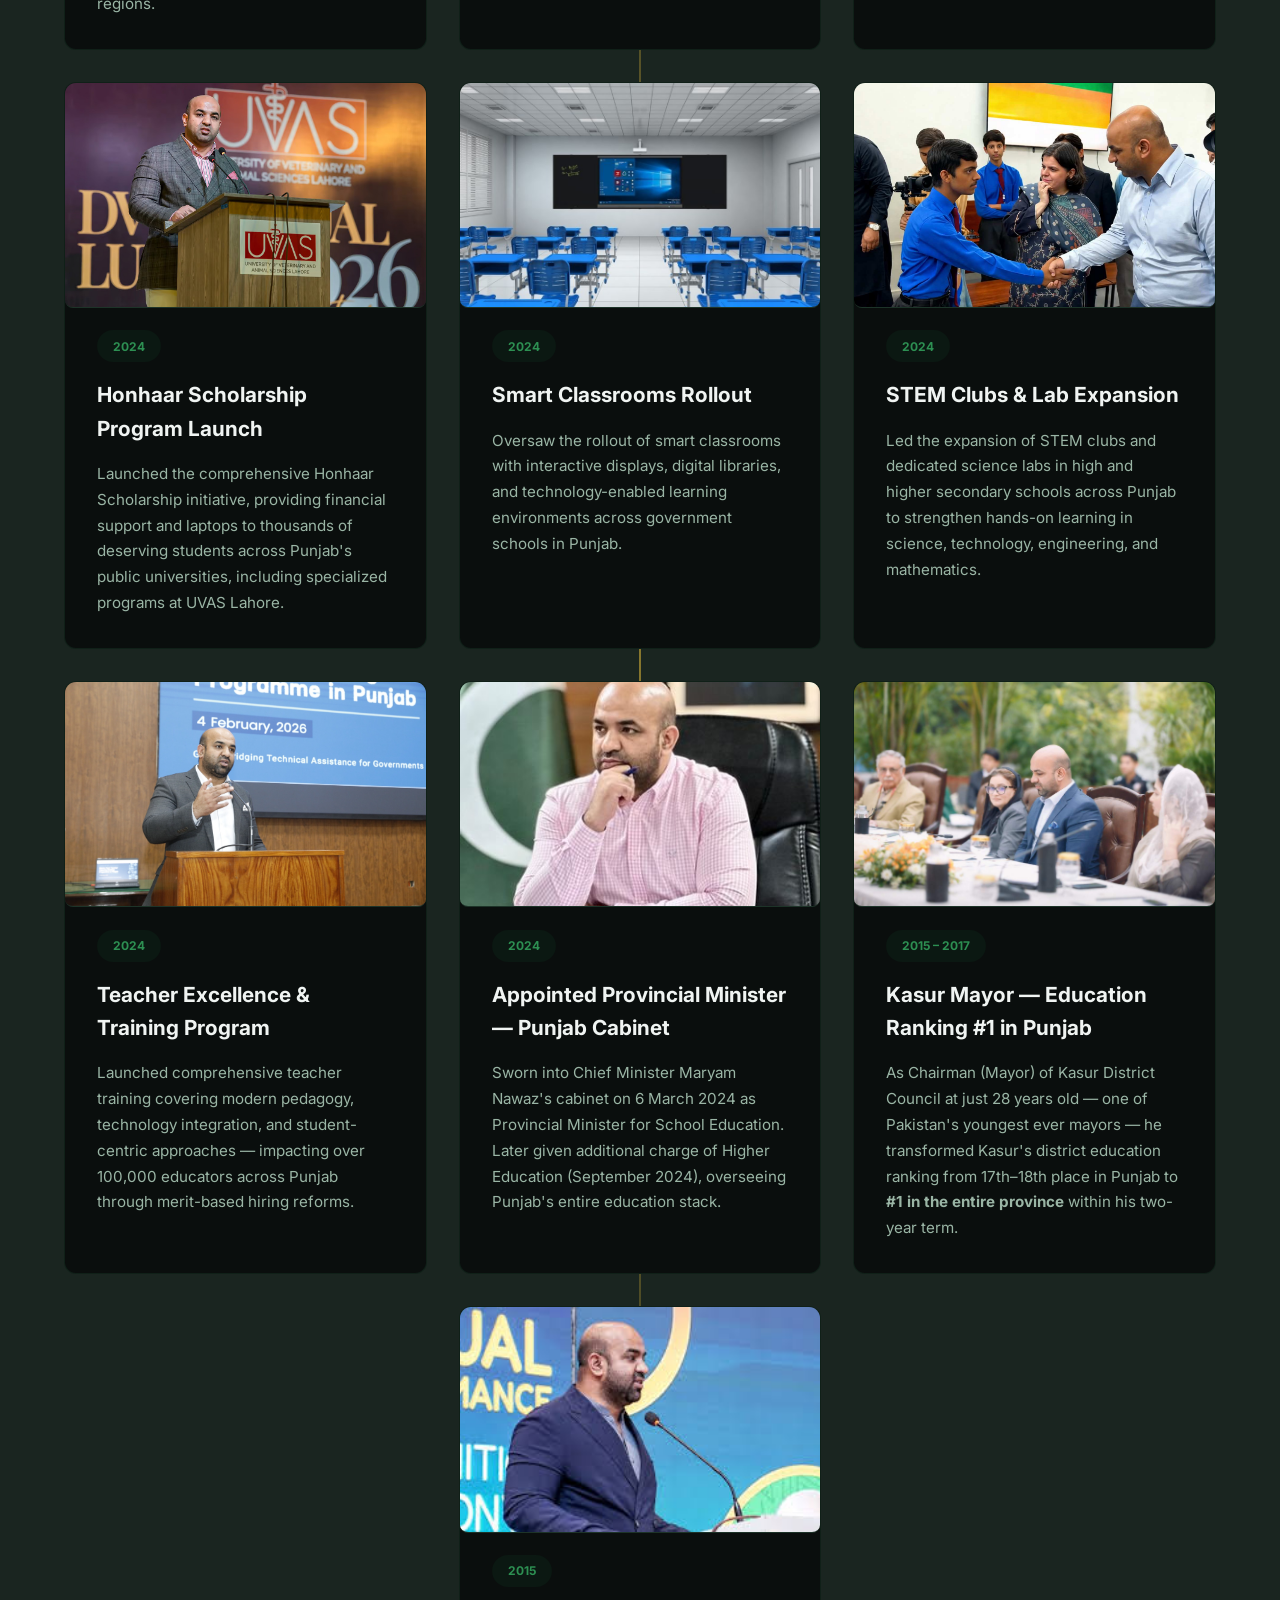
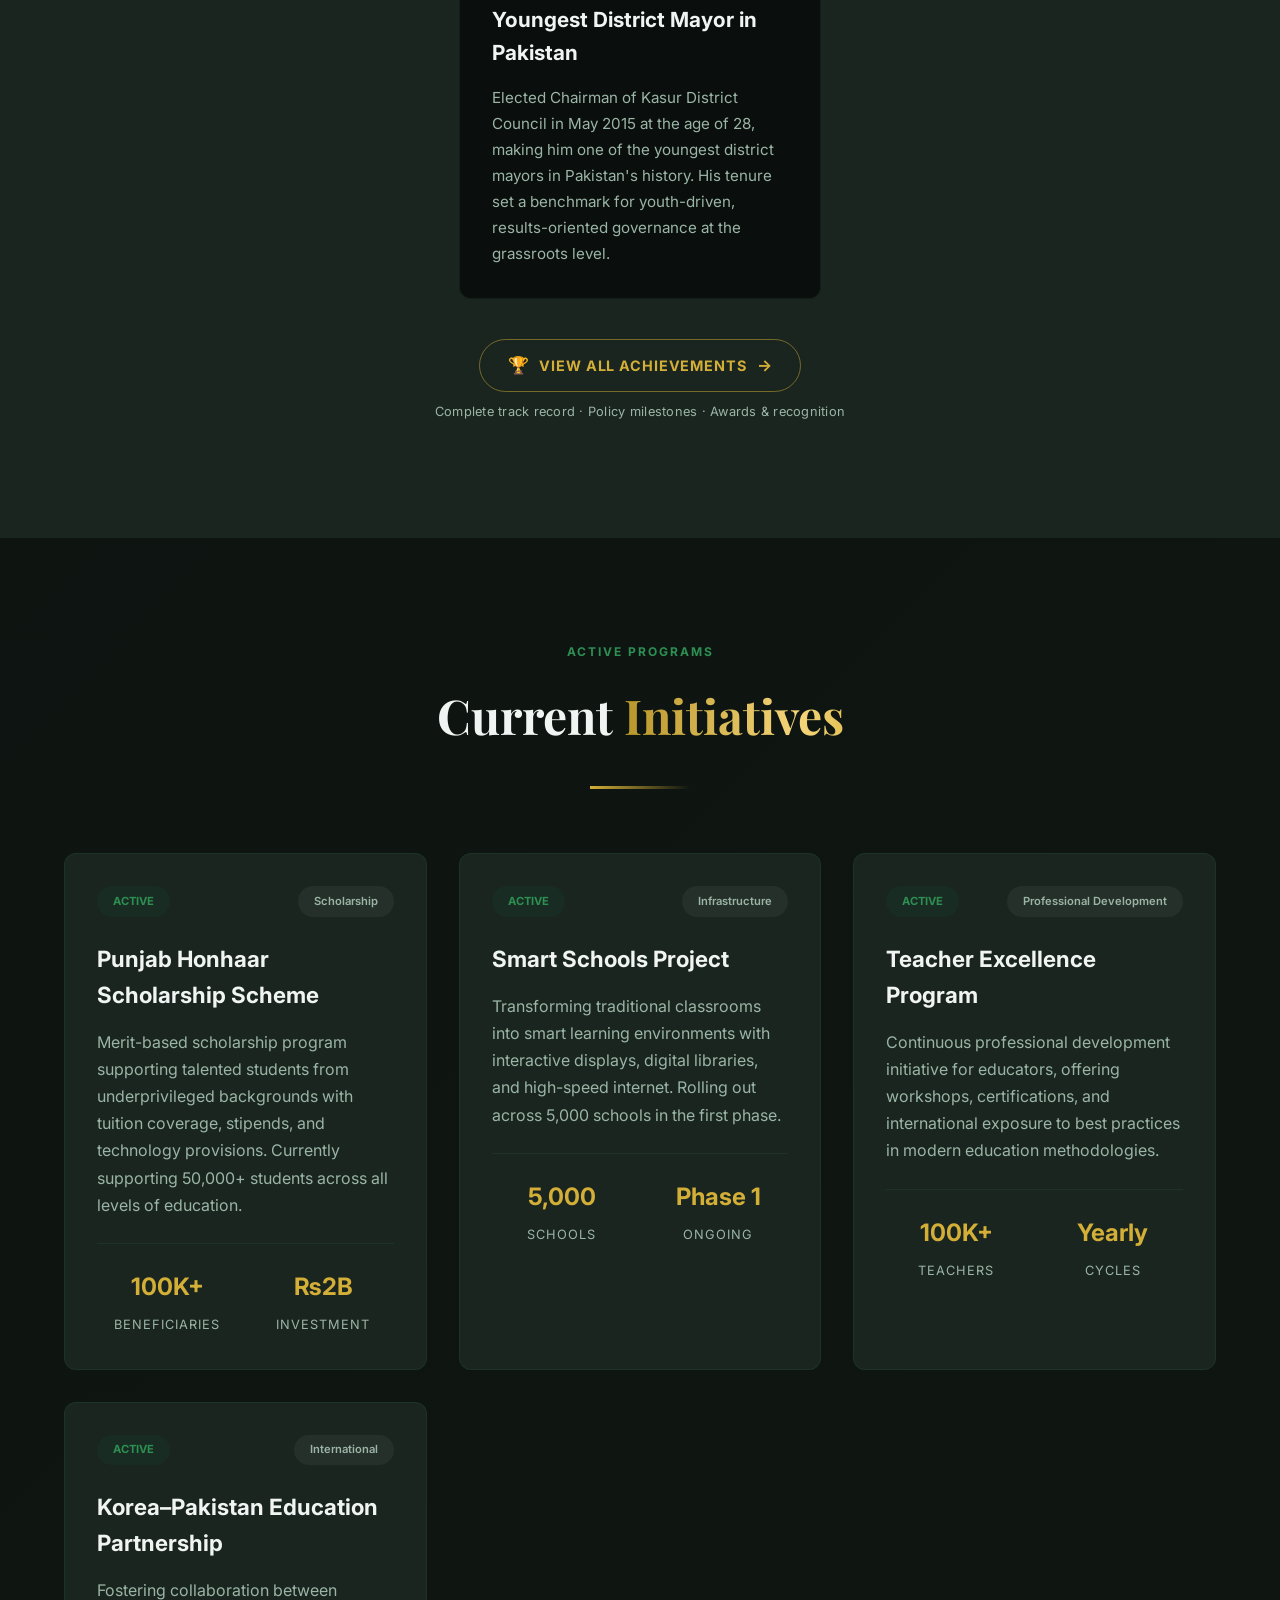
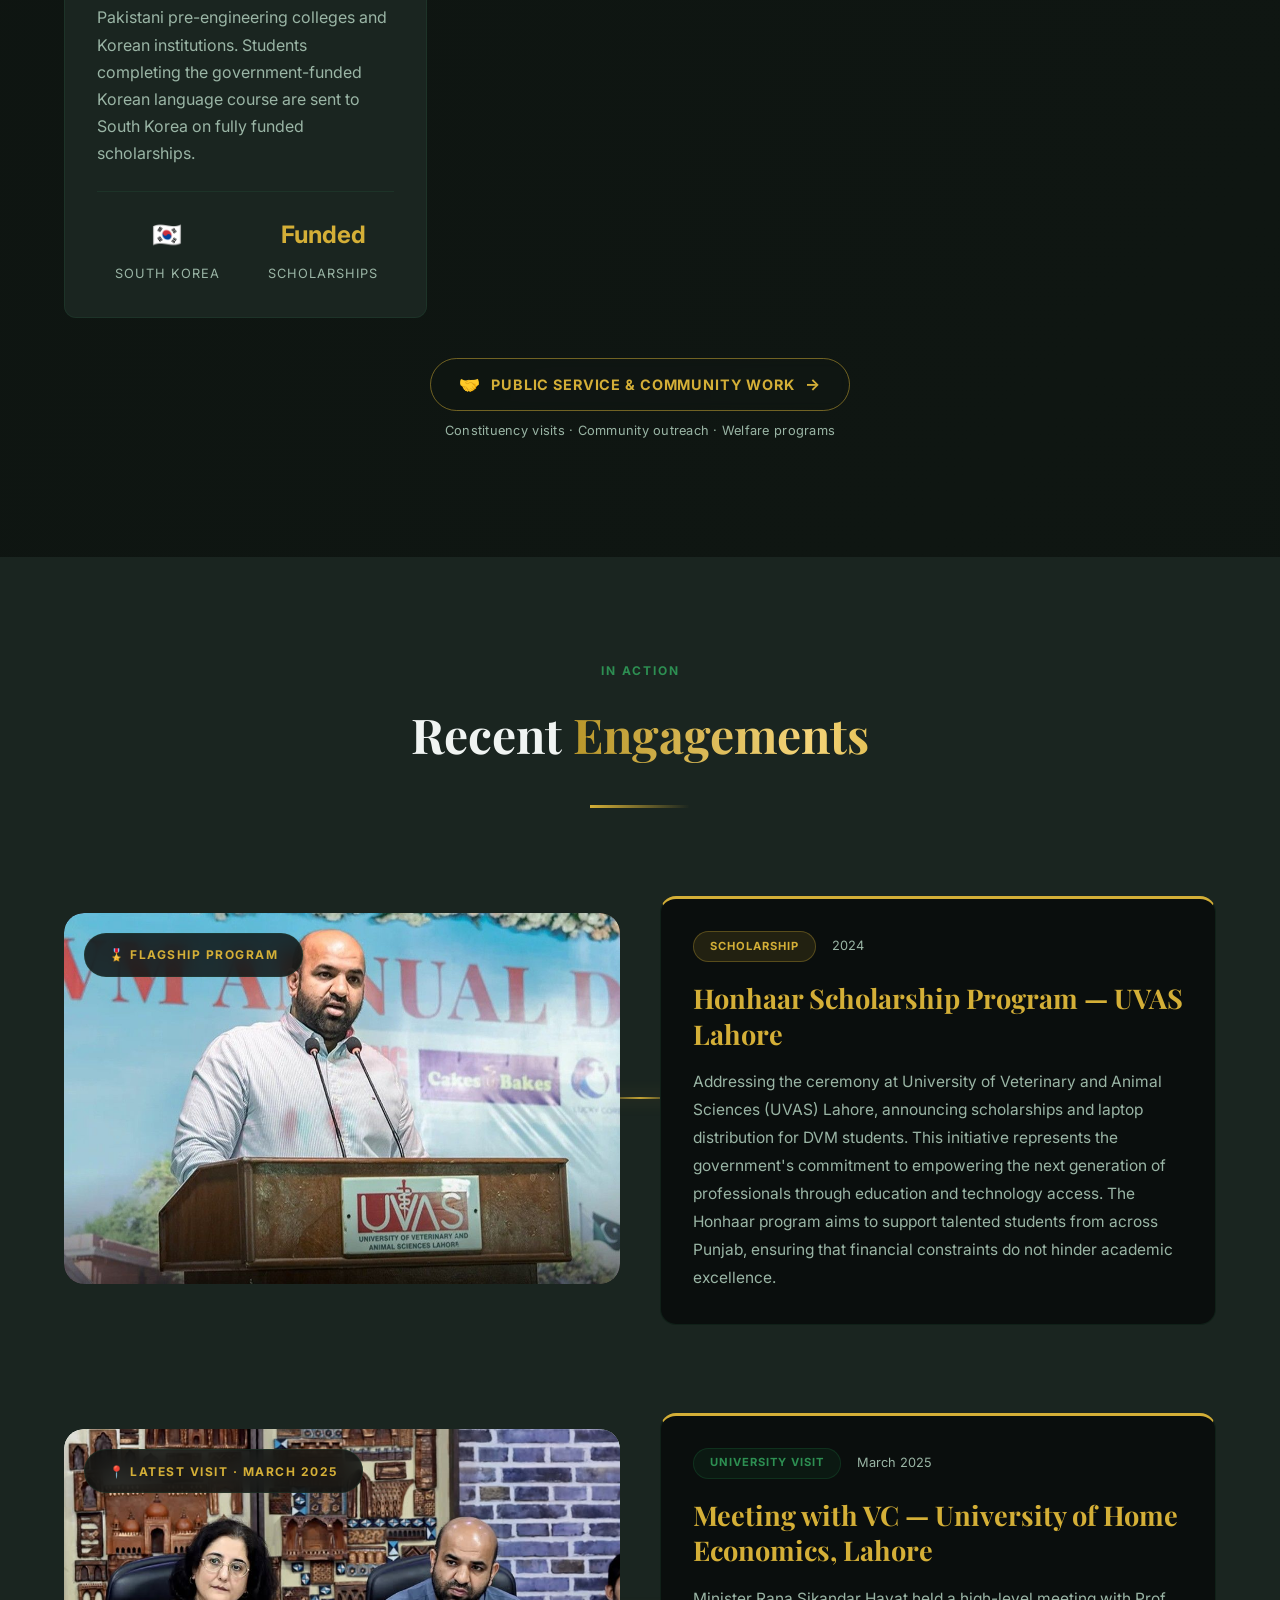
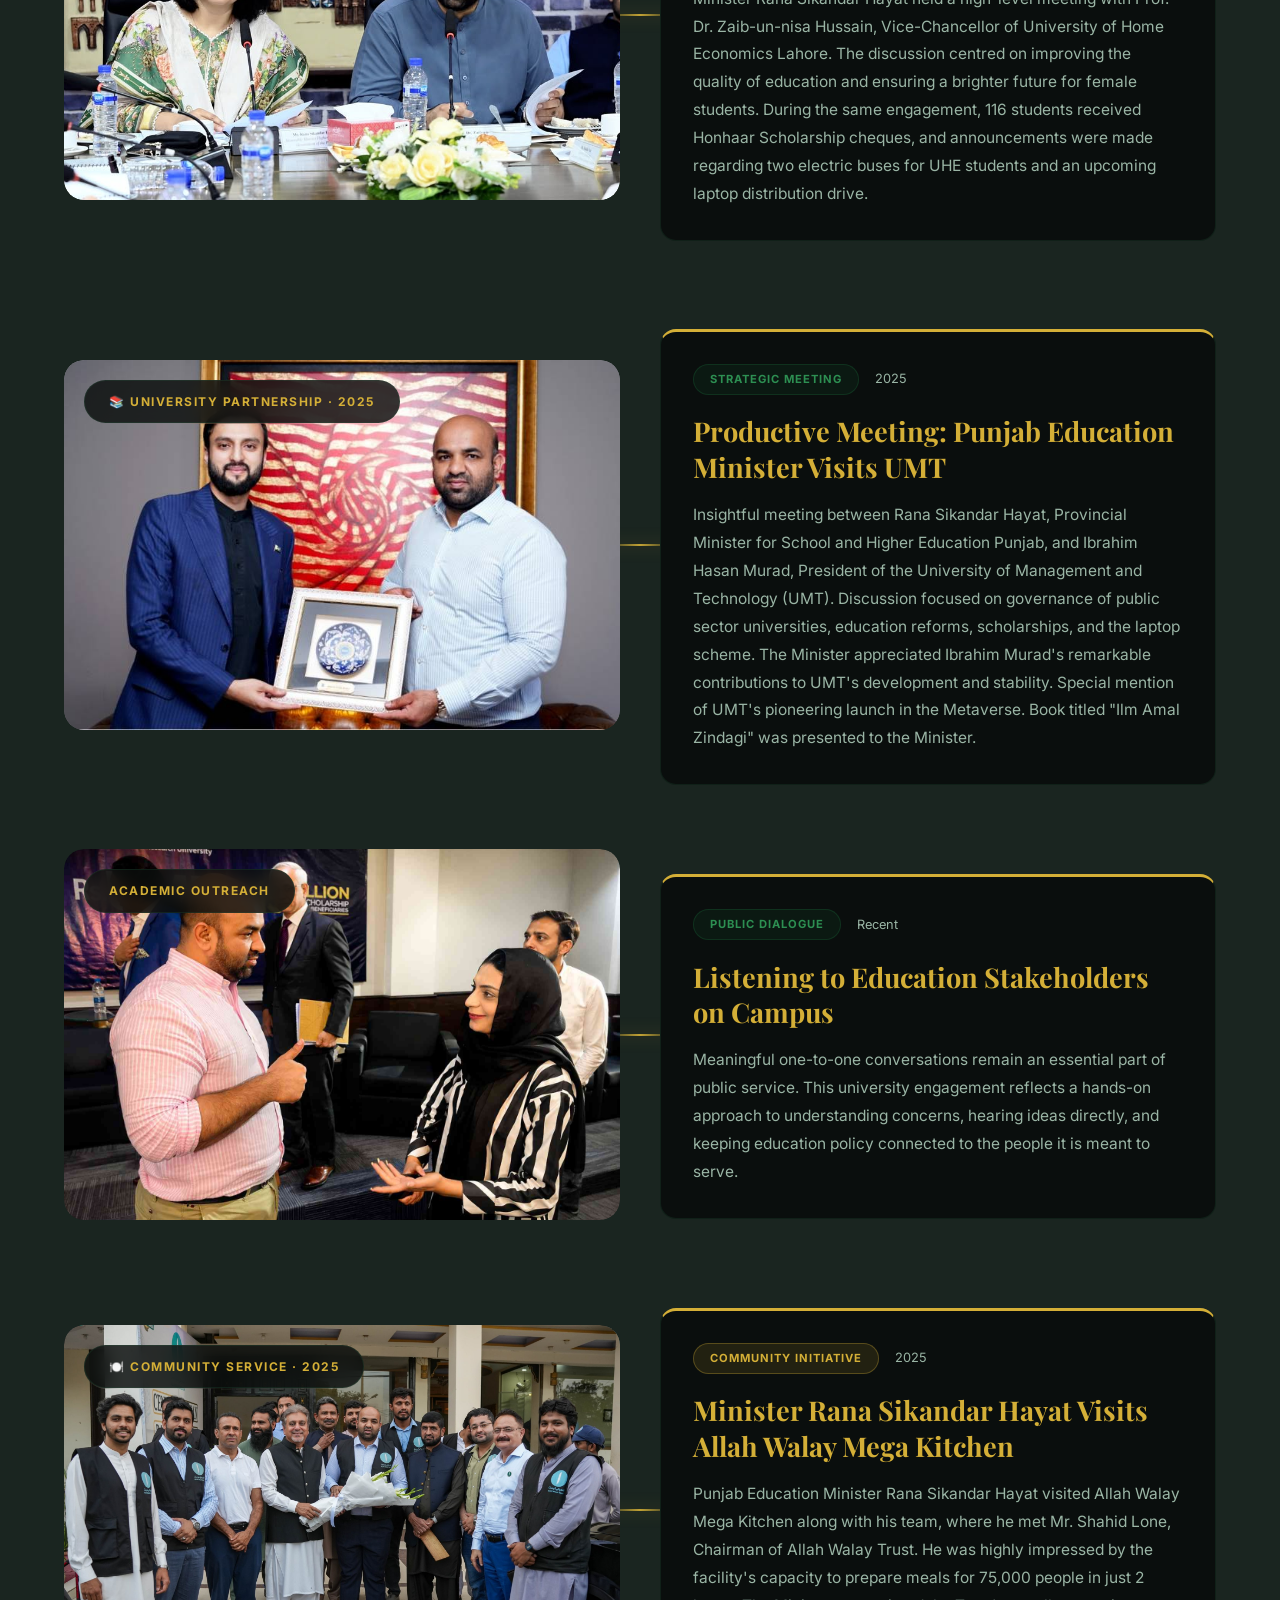
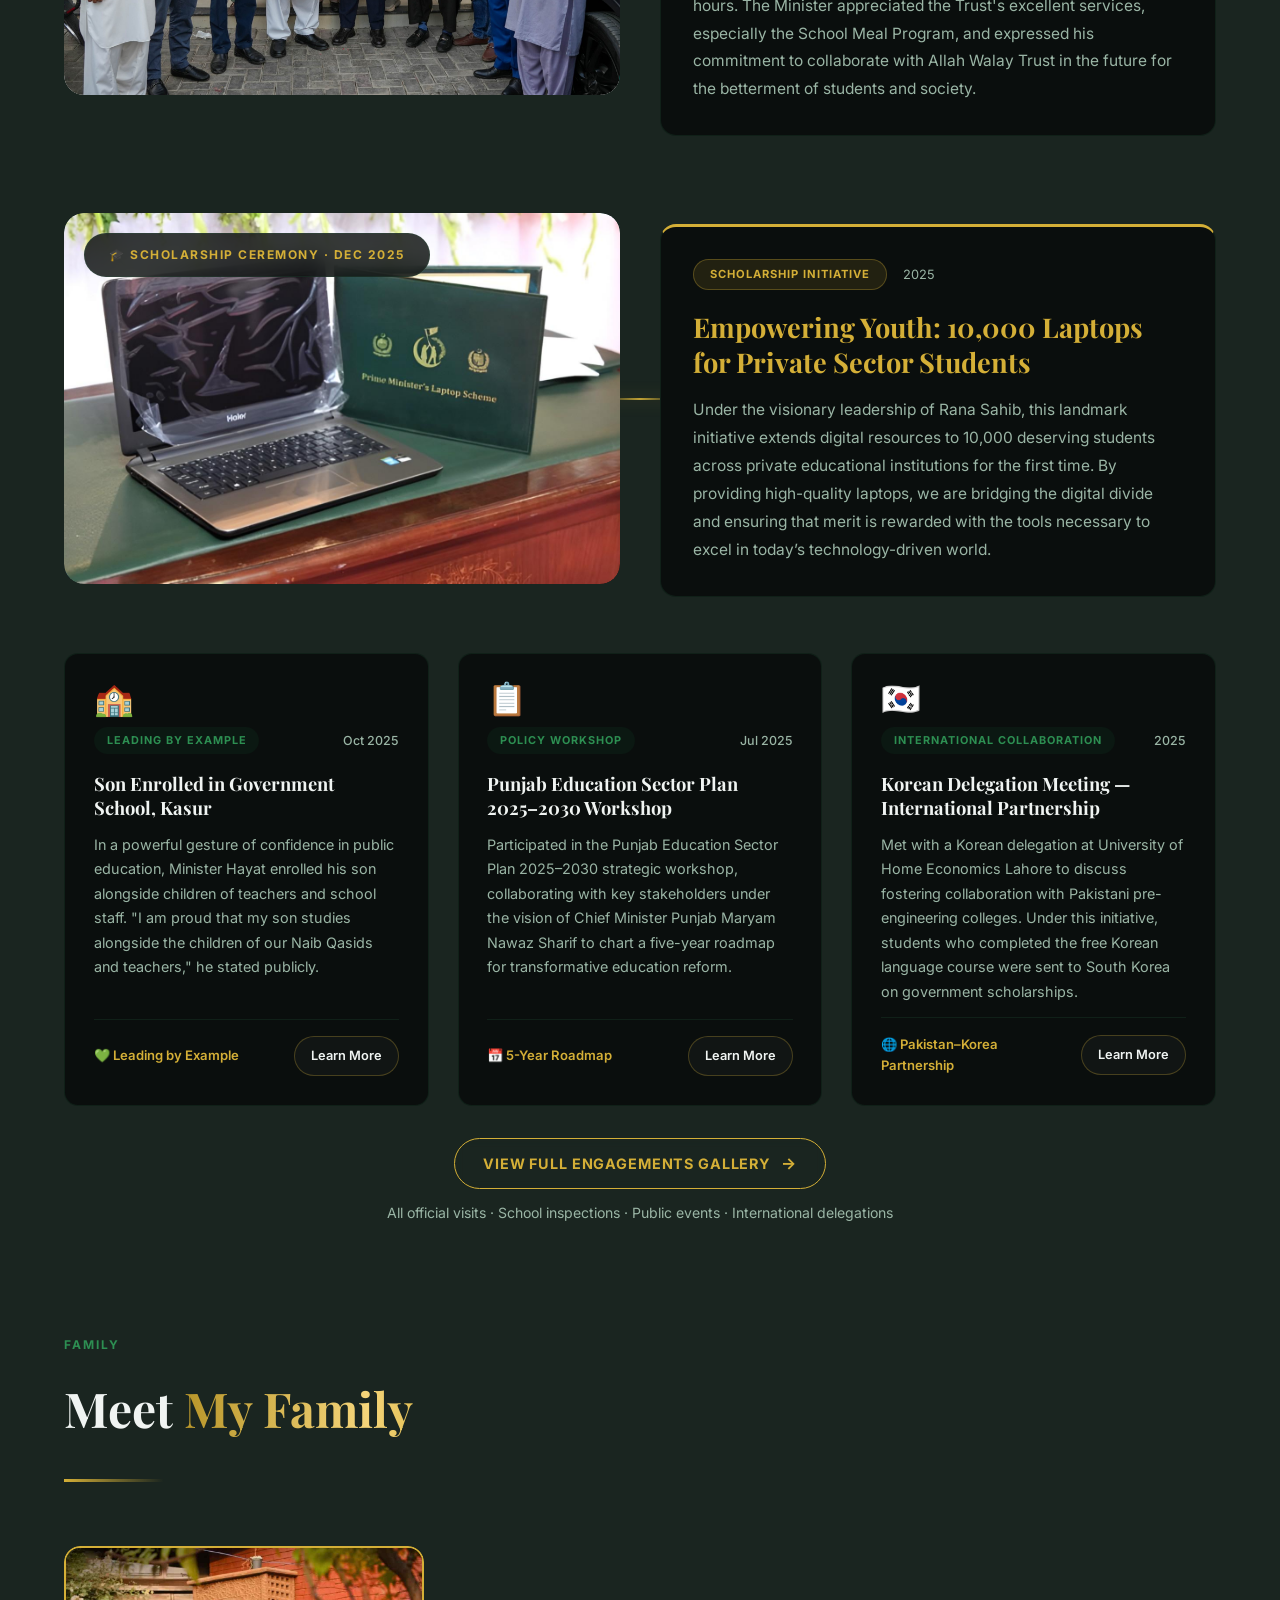
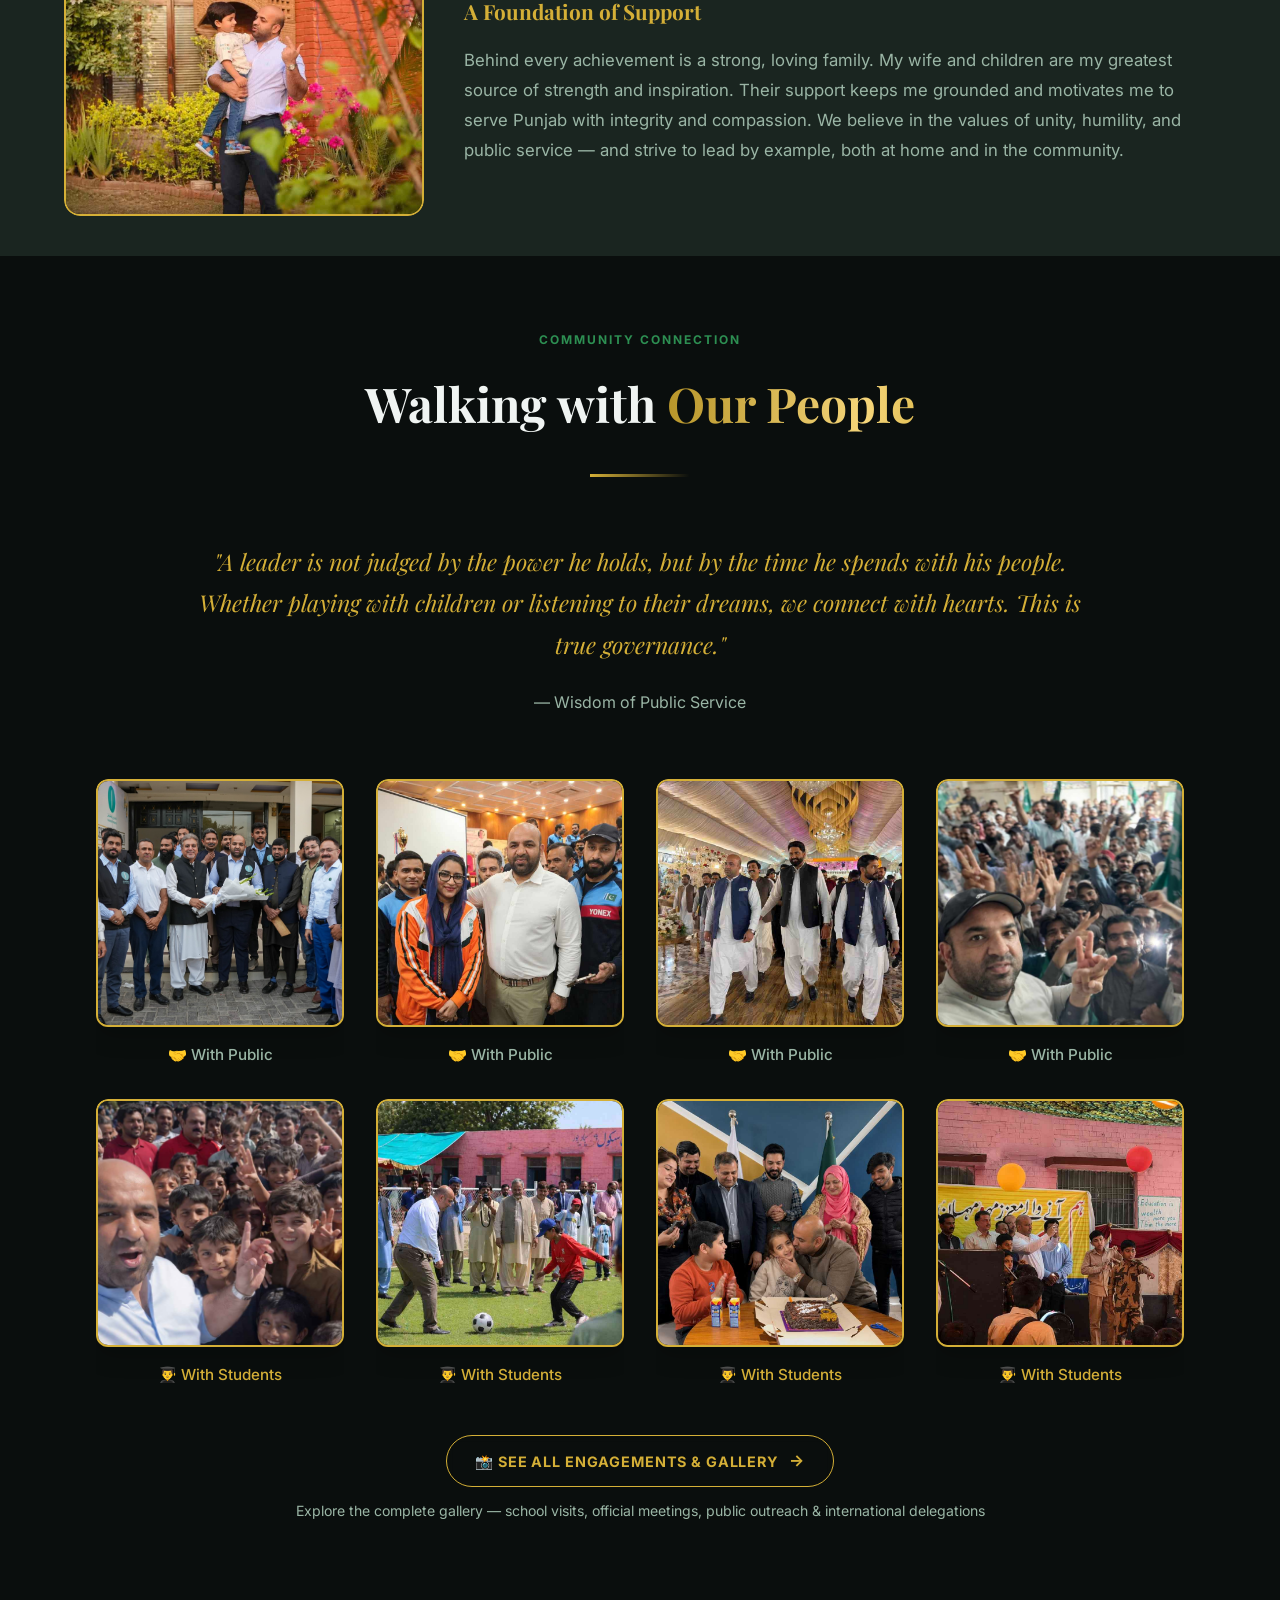
==== commit ba7de217: "Add files via upload" ====
--- a/index.html
+++ b/index.html
@@ -81,31 +81,24 @@
       <div class="hero-quick-links" aria-label="Featured pages">
         <span class="hero-quick-links-label">Explore More</span>
         <div class="hero-quick-links-grid">
-          <a href="achievements.html" class="hero-quick-link">
+          <a href="father.html" class="hero-quick-link">
             <span class="hero-quick-link-copy">
-              <strong>Achievements</strong>
-              <small>Reforms and milestones</small>
+              <strong>Rana Muhammad Hayat</strong>
+              <small>Family — father</small>
             </span>
             <span class="hero-quick-link-arrow" aria-hidden="true">&rarr;</span>
           </a>
-          <a href="public.html" class="hero-quick-link">
+          <a href="khizar.html" class="hero-quick-link">
             <span class="hero-quick-link-copy">
-              <strong>Public Engagements</strong>
-              <small>Outreach and public service</small>
+              <strong>Rana Khizer Hayat</strong>
+              <small>Family member</small>
             </span>
             <span class="hero-quick-link-arrow" aria-hidden="true">&rarr;</span>
           </a>
-          <a href="engagements-gallery.html" class="hero-quick-link">
+          <a href="faisal.html" class="hero-quick-link">
             <span class="hero-quick-link-copy">
-              <strong>Engagements Gallery</strong>
-              <small>Visits, meetings and moments</small>
-            </span>
-            <span class="hero-quick-link-arrow" aria-hidden="true">&rarr;</span>
-          </a>
-          <a href="pef.html" class="hero-quick-link">
-            <span class="hero-quick-link-copy">
-              <strong>PEF & Education Reform</strong>
-              <small>Punjab Education Foundation initiatives</small>
+              <strong>Rana Faisal Hayat</strong>
+              <small>Family member</small>
             </span>
             <span class="hero-quick-link-arrow" aria-hidden="true">&rarr;</span>
           </a>
@@ -1077,6 +1070,14 @@
         </ul>
       </div>
       <div class="footer-links-col">
+        <h5>Family</h5>
+        <ul>
+          <li><a href="father.html">Rana Muhammad Hayat</a></li>
+          <li><a href="khizar.html">Rana Khizer Hayat</a></li>
+          <li><a href="faisal.html">Rana Faisal Hayat</a></li>
+        </ul>
+      </div>
+      <div class="footer-links-col">
         <h5>Follow</h5>
         <ul>
           <li><a href="https://www.facebook.com/RanaSikandarHayat.Official/" target="_blank">Facebook</a></li>
--- a/style.css
+++ b/style.css
@@ -5642,3 +5642,167 @@
   from { opacity: 0; transform: translateY(10px); }
   to   { opacity: 1; transform: translateY(0); }
 }
+
+/* ═══════════════════════════════════════════════════════
+   FAMILY PROFILE PAGES (father / khizar / faisal)
+═══════════════════════════════════════════════════════ */
+body.content-page.page-family{
+  font-family:'Inter',sans-serif;background:var(--bg);color:var(--text);
+  line-height:1.7;min-height:100vh;overflow-x:hidden;
+}
+body.content-page.page-family *, body.content-page.page-family *::before, body.content-page.page-family *::after{box-sizing:border-box;}
+body.content-page.page-family a{text-decoration:none;color:inherit;}
+body.content-page.page-family .gold{color:var(--gold);}
+body.content-page.page-family img{max-width:100%;display:block;}
+
+body.content-page.page-family .scroll-progress{position:fixed;top:0;left:0;width:0%;height:3px;background:linear-gradient(90deg,var(--gold),#fff8dc,var(--gold));z-index:10001;transition:width .1s linear;}
+body.content-page.page-family #particles-canvas{position:fixed;top:0;left:0;width:100%;height:100%;z-index:0;pointer-events:none;opacity:.4;}
+
+body.content-page.page-family nav{
+  position:sticky;top:0;z-index:1000;display:flex;align-items:center;justify-content:space-between;
+  padding:16px 5%;background:rgba(10,14,13,.92);backdrop-filter:blur(14px);
+  border-bottom:1px solid var(--border);
+}
+[data-theme="light"] body.content-page.page-family nav{background:rgba(242,247,244,.95);}
+body.content-page.page-family .nav-logo{font-family:'Playfair Display',serif;font-size:1.15rem;font-weight:700;color:var(--gold);letter-spacing:.02em;}
+body.content-page.page-family .nav-logo span{color:var(--text-secondary);font-weight:400;font-size:.8rem;display:block;line-height:1.2;}
+body.content-page.page-family .nav-actions{display:flex;align-items:center;gap:10px;flex-wrap:wrap;}
+body.content-page.page-family .back-btn, body.content-page.page-family .theme-btn{
+  display:inline-flex;align-items:center;gap:6px;padding:9px 16px;border-radius:50px;
+  border:1px solid var(--border);background:var(--surface-2);color:var(--text-secondary);
+  font-size:.8rem;font-weight:600;font-family:inherit;cursor:pointer;transition:all .2s;
+}
+body.content-page.page-family .back-btn:hover, body.content-page.page-family .theme-btn:hover{border-color:var(--gold);color:var(--gold);background:var(--gold-dim);}
+
+/* HERO */
+body.content-page.page-family .fam-hero{
+  padding:110px 5% 60px;position:relative;overflow:hidden;
+  background:linear-gradient(135deg,var(--bg) 0%,var(--bg-secondary) 60%,var(--bg) 100%);
+  display:grid;grid-template-columns:280px 1fr;gap:3rem;align-items:center;max-width:1200px;margin:0 auto;
+}
+body.content-page.page-family .fam-hero::before{
+  content:'';position:absolute;top:-30%;right:-10%;width:600px;height:600px;
+  background:radial-gradient(ellipse,rgba(212,175,55,.08) 0%,transparent 65%);pointer-events:none;
+}
+body.content-page.page-family .fam-hero-portrait{
+  position:relative;z-index:1;border-radius:20px;overflow:hidden;border:2px solid var(--border);
+  box-shadow:var(--shadow);aspect-ratio:3/4;
+}
+body.content-page.page-family .fam-hero-portrait img{width:100%;height:100%;object-fit:cover;}
+body.content-page.page-family .fam-hero-text{position:relative;z-index:1;}
+body.content-page.page-family .hero-tag-pill{
+  display:inline-block;padding:5px 18px;border:1px solid var(--gold);border-radius:50px;
+  font-size:.72rem;font-weight:700;letter-spacing:.15em;text-transform:uppercase;
+  color:var(--gold);margin-bottom:1.1rem;background:var(--gold-dim);
+}
+body.content-page.page-family .fam-hero-text h1{font-family:'Playfair Display',serif;font-size:clamp(1.9rem,4.2vw,3rem);font-weight:700;margin-bottom:.6rem;line-height:1.2;}
+body.content-page.page-family .fam-hero-text .fam-relation{color:var(--gold);font-size:1.05rem;font-weight:600;margin-bottom:1.1rem;}
+body.content-page.page-family .hero-divider-line{width:70px;height:3px;background:linear-gradient(90deg,var(--gold),transparent);margin-bottom:1.4rem;border-radius:3px;}
+body.content-page.page-family .fam-hero-text p{color:var(--text-secondary);font-size:1rem;max-width:560px;line-height:1.85;}
+
+/* SECTION HEADERS */
+body.content-page.page-family .fam-page{max-width:1200px;margin:0 auto;padding:1rem 5% 4rem;position:relative;z-index:1;}
+body.content-page.page-family .fam-section{margin:3.5rem 0;}
+body.content-page.page-family .fam-section-tag{
+  display:inline-block;padding:4px 14px;border:1px solid var(--gold);border-radius:50px;
+  font-size:.72rem;font-weight:700;letter-spacing:.14em;text-transform:uppercase;
+  color:var(--gold);margin-bottom:.8rem;background:var(--gold-dim);
+}
+body.content-page.page-family .fam-section-title{font-family:'Playfair Display',serif;font-size:clamp(1.5rem,3vw,2rem);margin-bottom:.5rem;line-height:1.25;}
+body.content-page.page-family .fam-divider{width:60px;height:3px;background:linear-gradient(90deg,var(--gold),transparent);border-radius:3px;margin-bottom:2rem;}
+
+/* PHOTO GRID */
+body.content-page.page-family .fam-gallery-grid{
+  display:grid;grid-template-columns:repeat(auto-fill,minmax(230px,1fr));gap:1.2rem;
+}
+body.content-page.page-family .fam-photo{
+  position:relative;border-radius:14px;overflow:hidden;border:1px solid var(--border);
+  background:var(--surface);cursor:pointer;transition:all .3s;aspect-ratio:4/5;
+}
+body.content-page.page-family .fam-photo img{width:100%;height:100%;object-fit:cover;transition:transform .5s ease;}
+body.content-page.page-family .fam-photo:hover{border-color:rgba(212,175,55,.4);box-shadow:var(--shadow);transform:translateY(-4px);}
+body.content-page.page-family .fam-photo:hover img{transform:scale(1.06);}
+body.content-page.page-family .fam-photo-overlay{
+  position:absolute;inset:0;background:linear-gradient(to top,rgba(0,0,0,.55) 0%,transparent 45%);
+  display:flex;align-items:flex-end;padding:.9rem 1rem;opacity:0;transition:opacity .3s;
+}
+body.content-page.page-family .fam-photo:hover .fam-photo-overlay{opacity:1;}
+body.content-page.page-family .fam-photo-caption{color:#fff;font-size:.78rem;font-weight:600;}
+
+/* BIO CARDS */
+body.content-page.page-family .fam-bio-grid{display:grid;grid-template-columns:repeat(auto-fill,minmax(260px,1fr));gap:1.4rem;}
+body.content-page.page-family .fam-bio-card{
+  background:var(--surface);border:1px solid var(--border);border-radius:16px;padding:1.6rem;
+  transition:all .3s;position:relative;overflow:hidden;
+}
+body.content-page.page-family .fam-bio-card::after{
+  content:'';position:absolute;bottom:0;left:0;right:0;height:2px;
+  background:linear-gradient(90deg,var(--green),var(--gold),transparent);
+  transform:scaleX(0);transform-origin:left;transition:transform .3s ease;
+}
+body.content-page.page-family .fam-bio-card:hover::after{transform:scaleX(1);}
+body.content-page.page-family .fam-bio-card:hover{border-color:rgba(212,175,55,.3);transform:translateY(-3px);box-shadow:var(--shadow);}
+body.content-page.page-family .fam-bio-icon{font-size:1.8rem;margin-bottom:.8rem;}
+body.content-page.page-family .fam-bio-card h4{font-family:'Playfair Display',serif;font-size:1.02rem;margin-bottom:.5rem;}
+body.content-page.page-family .fam-bio-card p{color:var(--text-secondary);font-size:.86rem;line-height:1.7;}
+
+/* LIGHTBOX */
+body.content-page.page-family .fam-lightbox{
+  position:fixed;inset:0;z-index:10050;background:rgba(0,0,0,.9);
+  display:none;align-items:center;justify-content:center;padding:4vh 4vw;
+}
+body.content-page.page-family .fam-lightbox.active{display:flex;}
+body.content-page.page-family .fam-lightbox img{max-width:100%;max-height:88vh;border-radius:10px;box-shadow:0 20px 60px rgba(0,0,0,.6);}
+body.content-page.page-family .fam-lightbox-close{
+  position:absolute;top:24px;right:32px;color:#fff;font-size:2rem;cursor:pointer;
+  width:44px;height:44px;display:flex;align-items:center;justify-content:center;
+  border-radius:50%;background:rgba(255,255,255,.12);transition:all .2s;
+}
+body.content-page.page-family .fam-lightbox-close:hover{background:var(--gold);color:#000;}
+body.content-page.page-family .fam-lightbox-nav{
+  position:absolute;top:50%;transform:translateY(-50%);color:#fff;font-size:2rem;cursor:pointer;
+  width:52px;height:52px;display:flex;align-items:center;justify-content:center;
+  border-radius:50%;background:rgba(255,255,255,.1);transition:all .2s;user-select:none;
+}
+body.content-page.page-family .fam-lightbox-nav:hover{background:var(--gold);color:#000;}
+body.content-page.page-family .fam-lightbox-prev{left:20px;}
+body.content-page.page-family .fam-lightbox-next{right:20px;}
+
+/* CROSS-LINK CARDS */
+body.content-page.page-family .fam-crosslinks{display:grid;grid-template-columns:repeat(auto-fit,minmax(220px,1fr));gap:1.2rem;}
+body.content-page.page-family .fam-crosslink{
+  display:flex;align-items:center;gap:1rem;padding:1.3rem 1.4rem;border-radius:16px;
+  background:var(--surface);border:1px solid var(--border);transition:all .25s;
+}
+body.content-page.page-family .fam-crosslink:hover{border-color:var(--gold);transform:translateY(-2px);box-shadow:var(--shadow);}
+body.content-page.page-family .fam-crosslink-photo{width:52px;height:52px;border-radius:50%;overflow:hidden;flex-shrink:0;border:2px solid var(--gold);}
+body.content-page.page-family .fam-crosslink-photo img{width:100%;height:100%;object-fit:cover;}
+body.content-page.page-family .fam-crosslink-text strong{display:block;font-family:'Playfair Display',serif;font-size:.98rem;margin-bottom:.15rem;}
+body.content-page.page-family .fam-crosslink-text span{font-size:.78rem;color:var(--text-secondary);}
+body.content-page.page-family .fam-crosslink-arrow{margin-left:auto;color:var(--gold);font-size:1.1rem;}
+
+/* REVEAL */
+body.content-page.page-family .reveal{opacity:0;transform:translateY(24px);transition:opacity .6s ease,transform .6s ease;}
+body.content-page.page-family .reveal.visible{opacity:1;transform:none;}
+
+/* FOOTER */
+body.content-page.page-family footer{background:var(--surface);border-top:1px solid var(--border);padding:2.5rem 5%;display:flex;align-items:center;justify-content:space-between;flex-wrap:wrap;gap:1rem;margin-top:2rem;position:relative;z-index:1;}
+body.content-page.page-family .footer-brand p:first-child{font-family:'Playfair Display',serif;font-size:1rem;color:var(--text);margin-bottom:4px;}
+body.content-page.page-family .footer-brand p:last-child{color:var(--text-secondary);font-size:.82rem;}
+body.content-page.page-family .footer-back{display:inline-flex;align-items:center;gap:8px;padding:10px 20px;border-radius:50px;border:1px solid var(--border);background:var(--surface-2);color:var(--text-secondary);font-size:.82rem;font-weight:600;transition:all .2s;}
+body.content-page.page-family .footer-back:hover{border-color:var(--gold);color:var(--gold);}
+body.content-page.page-family .footer-bottom{width:100%;text-align:center;padding-top:1rem;border-top:1px solid var(--border);margin-top:1rem;}
+body.content-page.page-family .footer-bottom p{color:var(--text-secondary);font-size:.8rem;}
+body.content-page.page-family .footer-designer{text-align:center;padding:1rem 5%;font-size:.75rem;color:var(--text-secondary);opacity:.7;}
+body.content-page.page-family .footer-designer span{color:var(--gold);}
+
+@media(max-width:820px){
+  body.content-page.page-family .fam-hero{grid-template-columns:1fr;text-align:center;padding-top:90px;}
+  body.content-page.page-family .fam-hero-portrait{max-width:220px;margin:0 auto;}
+  body.content-page.page-family .fam-hero-text p{margin:0 auto;}
+  body.content-page.page-family .hero-divider-line{margin-left:auto;margin-right:auto;}
+}
+@media(max-width:768px){
+  body.content-page.page-family footer{flex-direction:column;text-align:center;}
+  body.content-page.page-family .fam-page{padding:1rem 4% 3rem;}
+}
